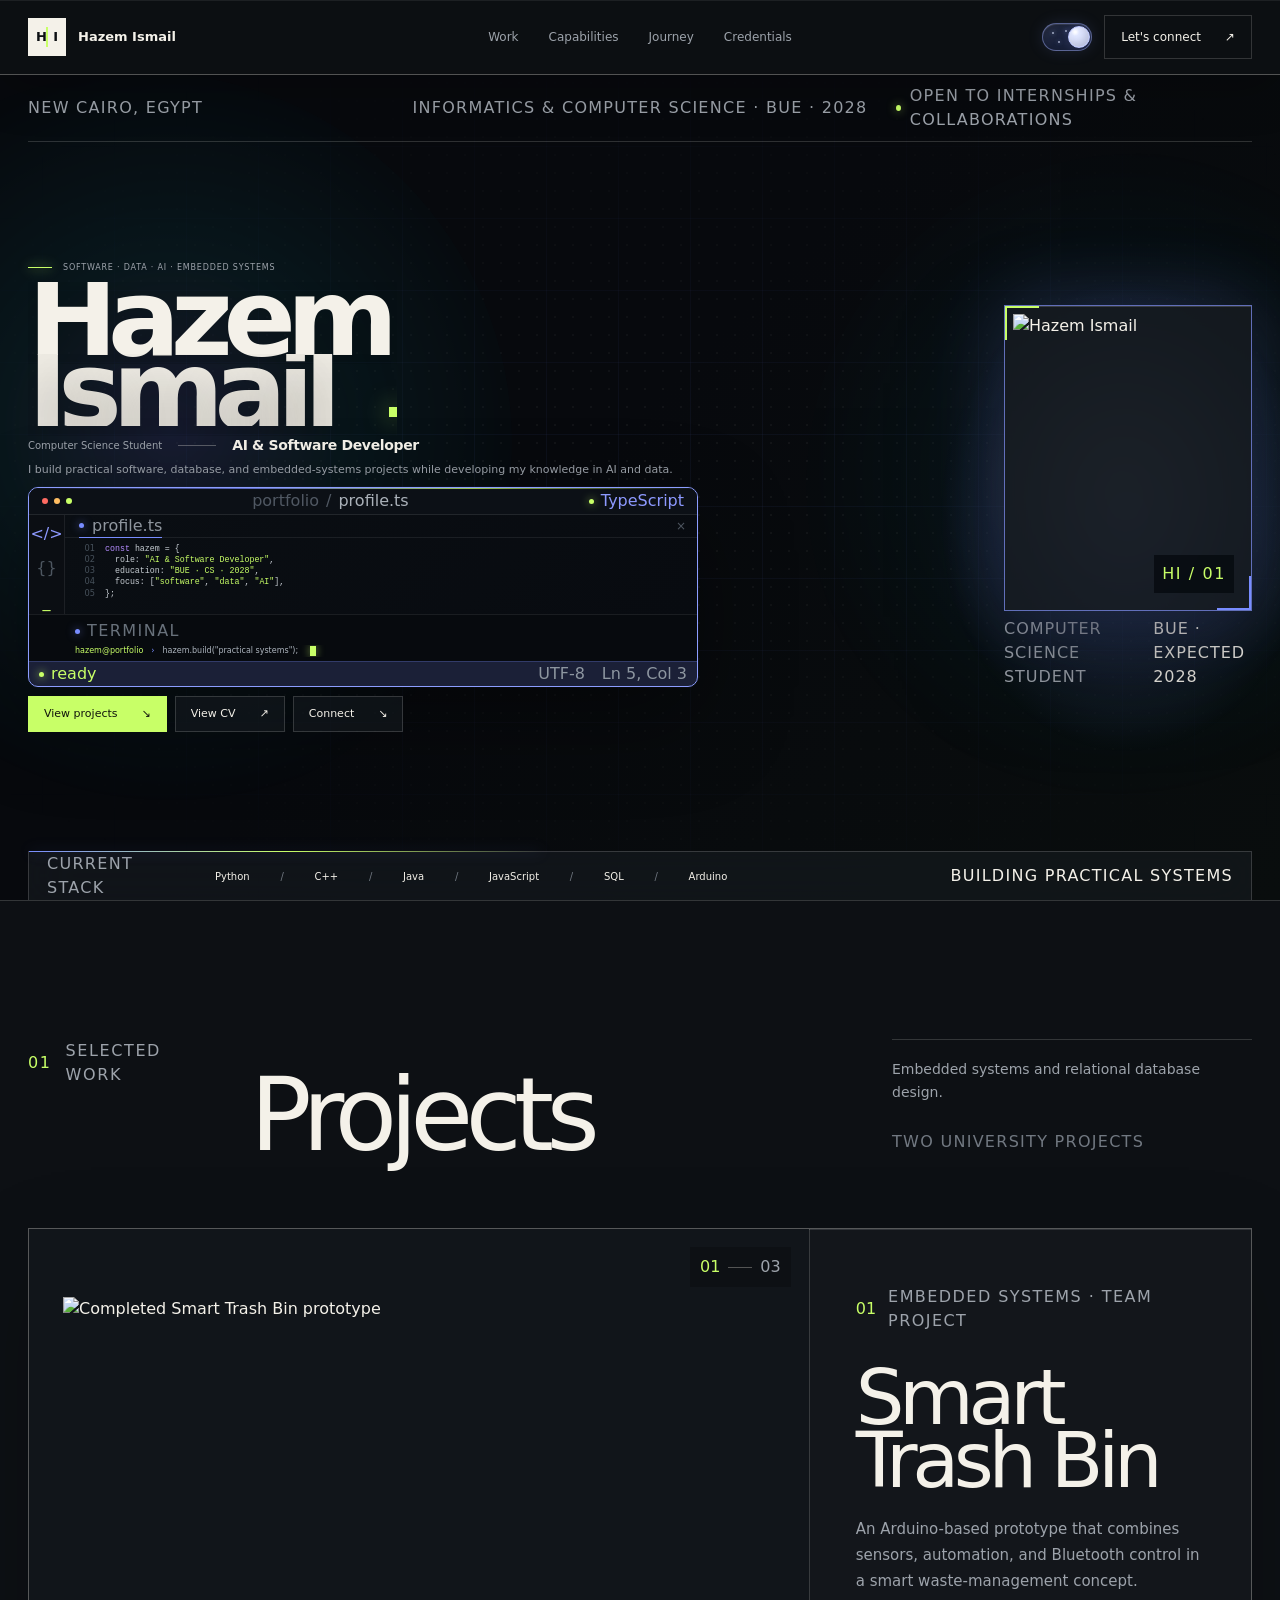
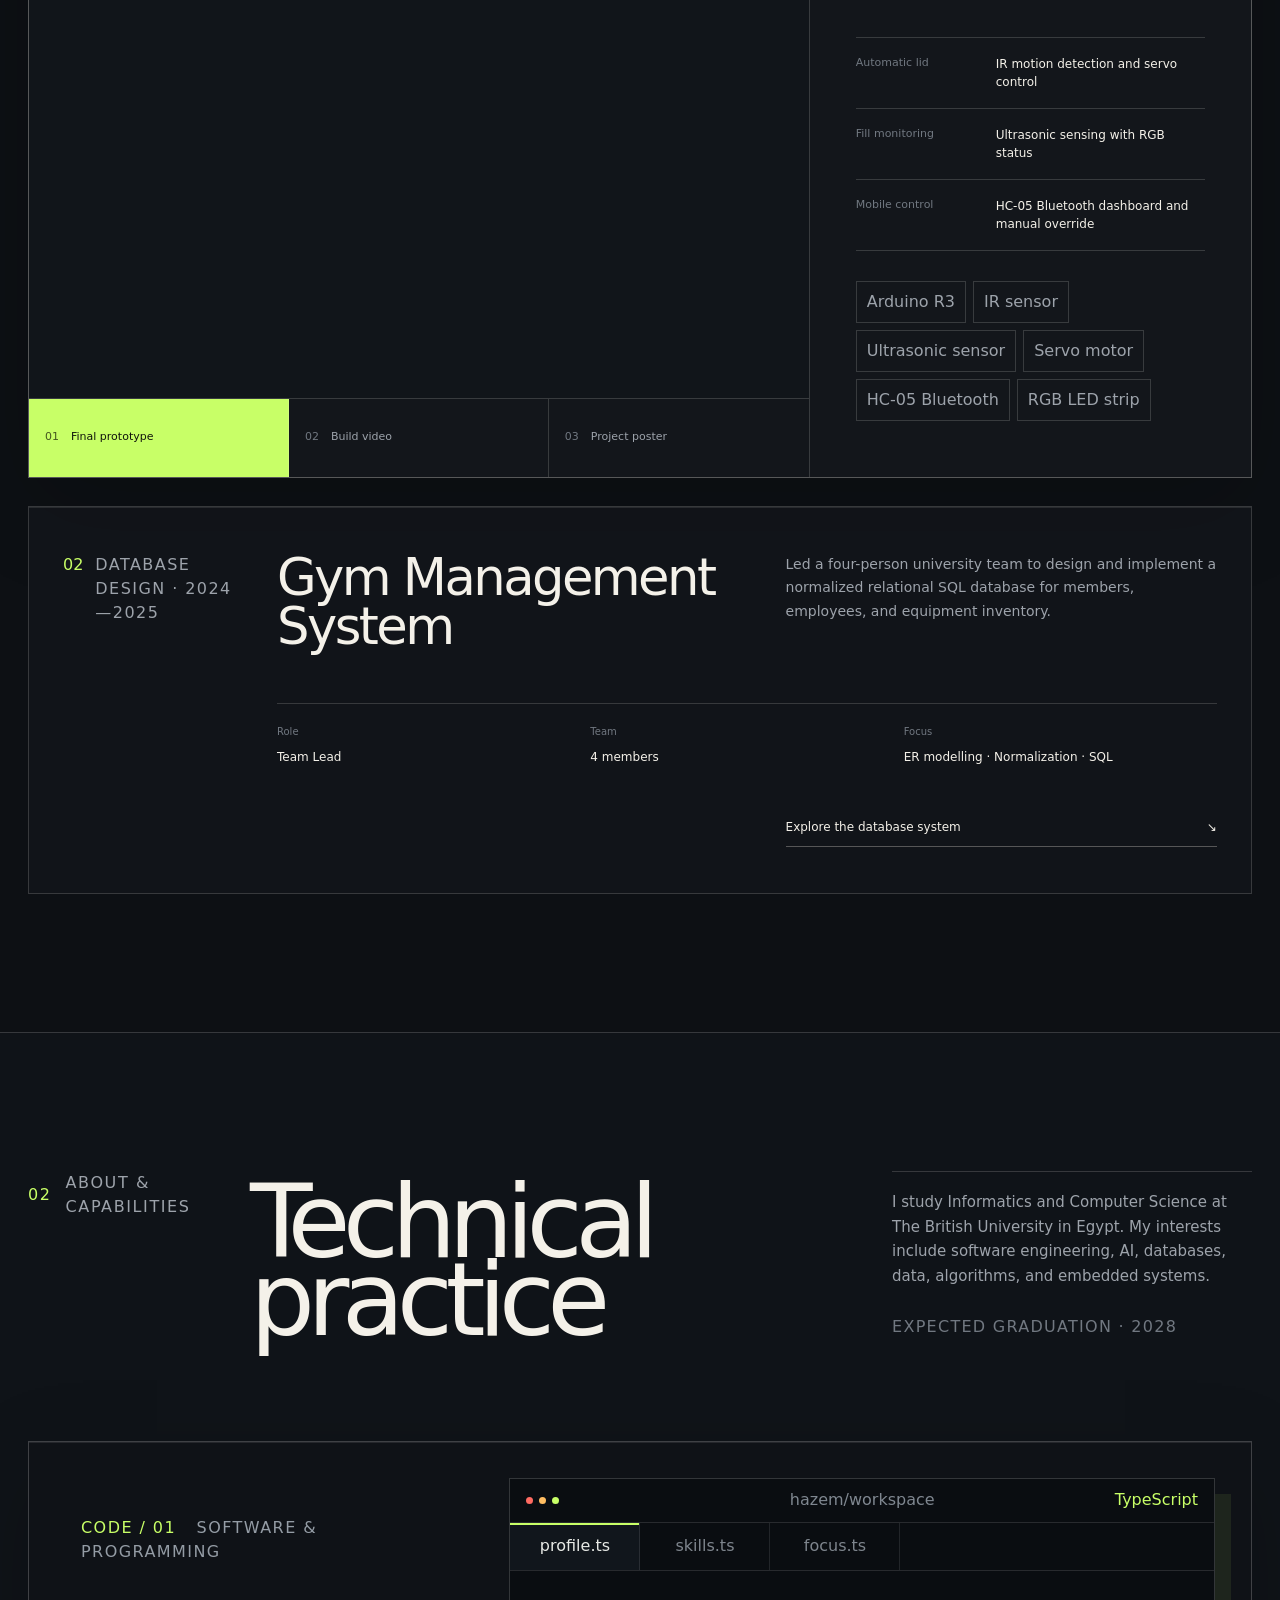
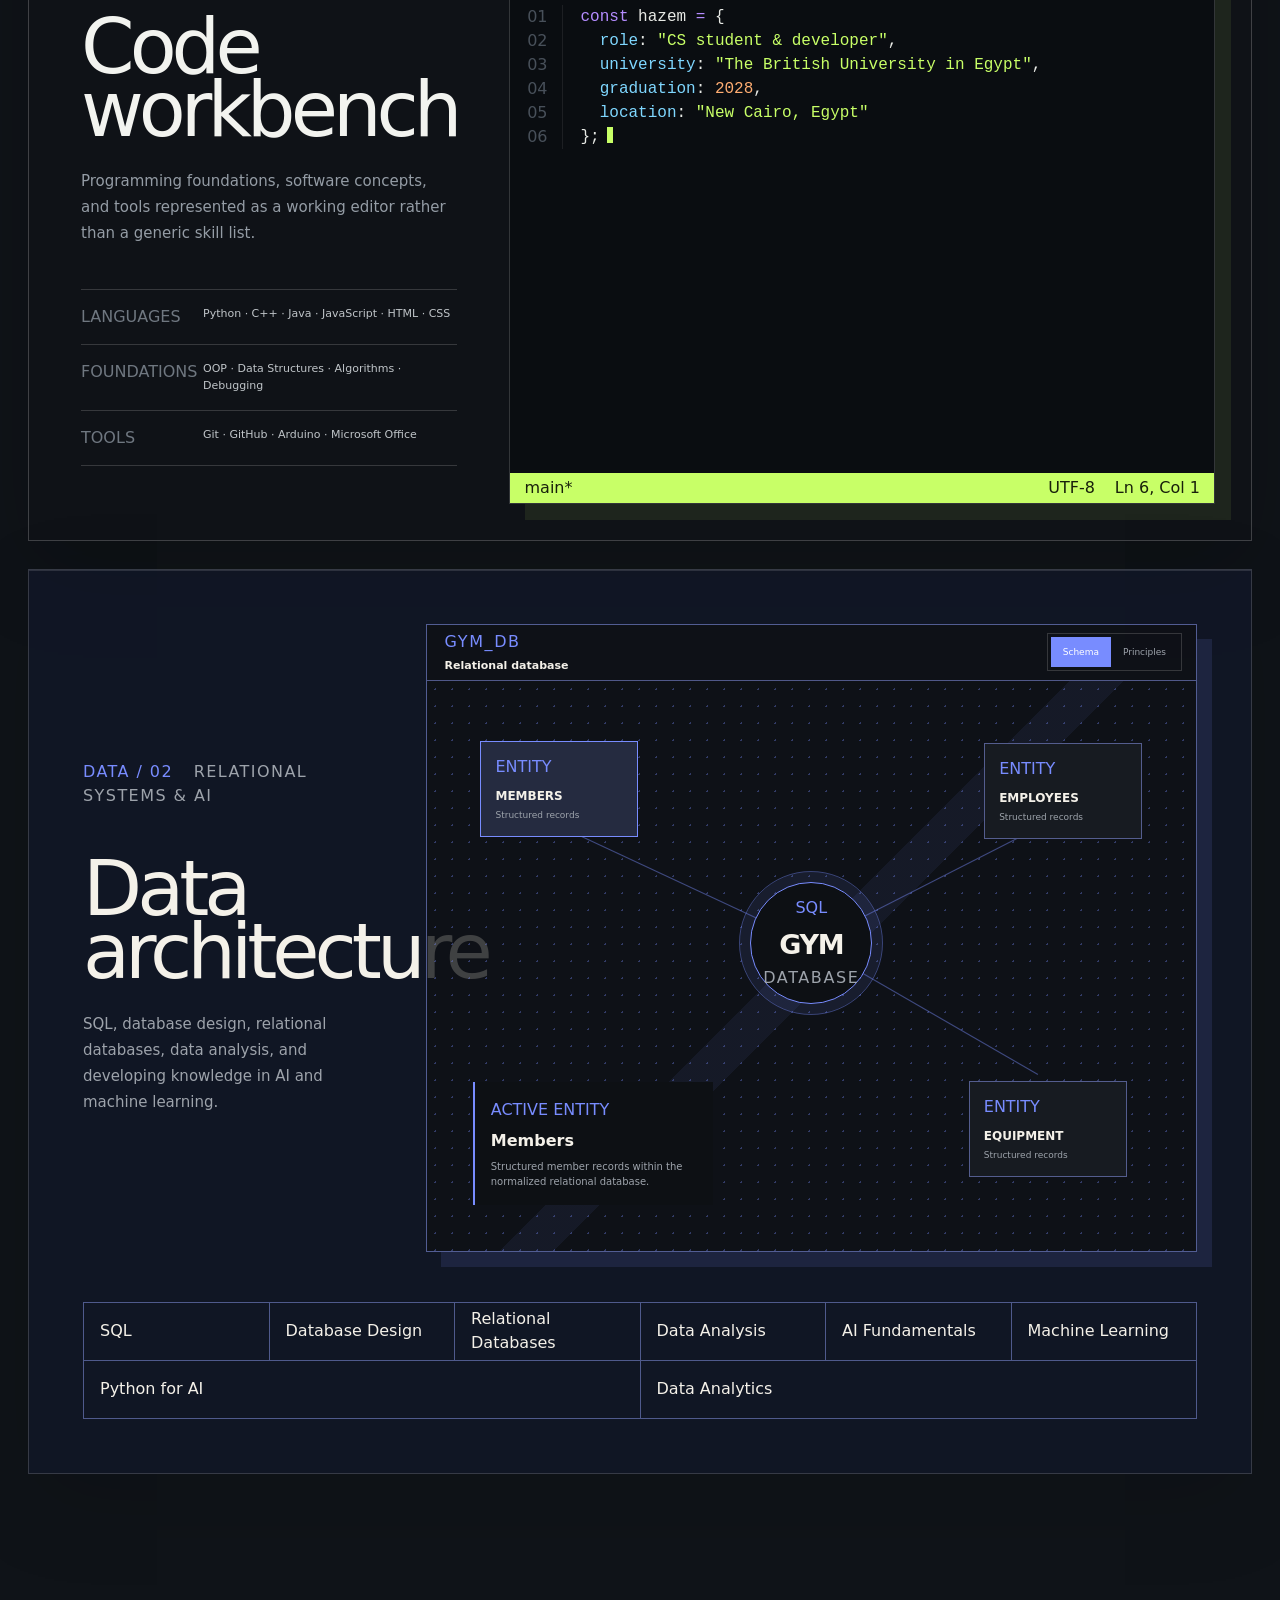
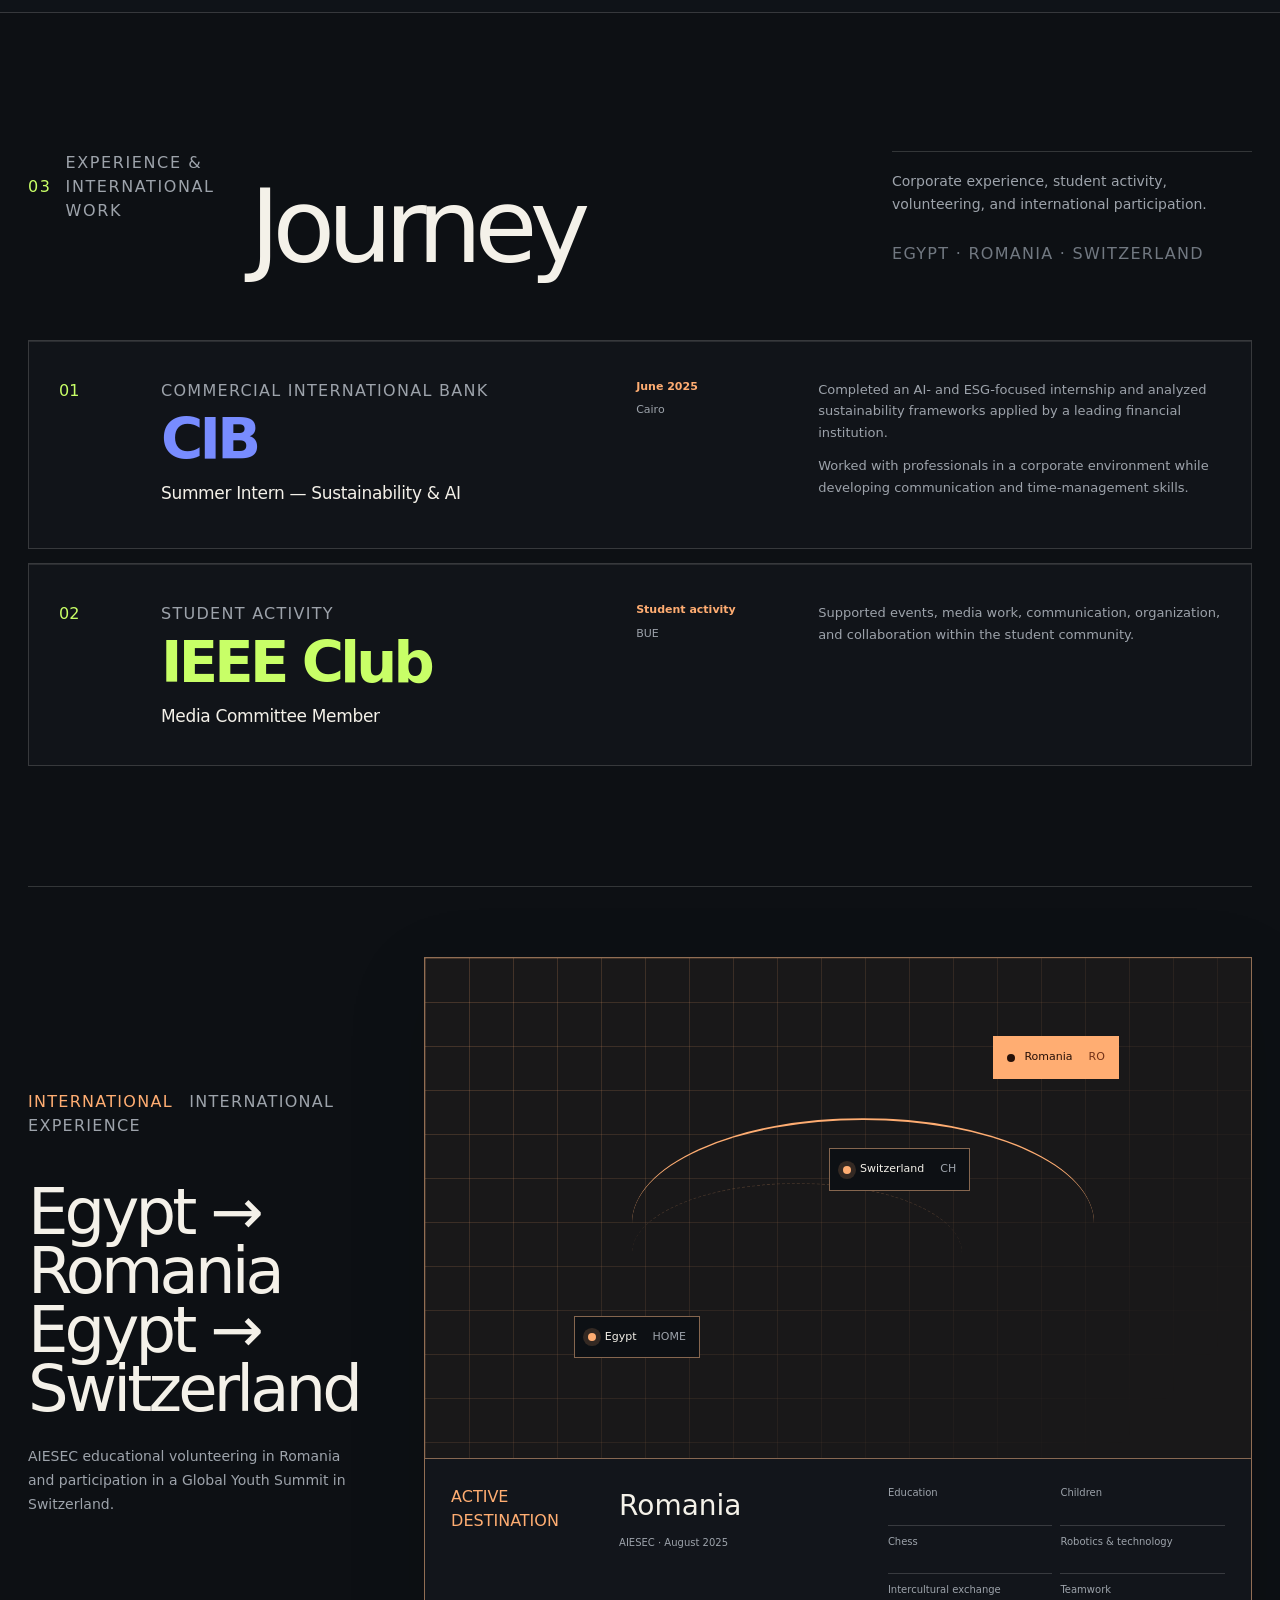
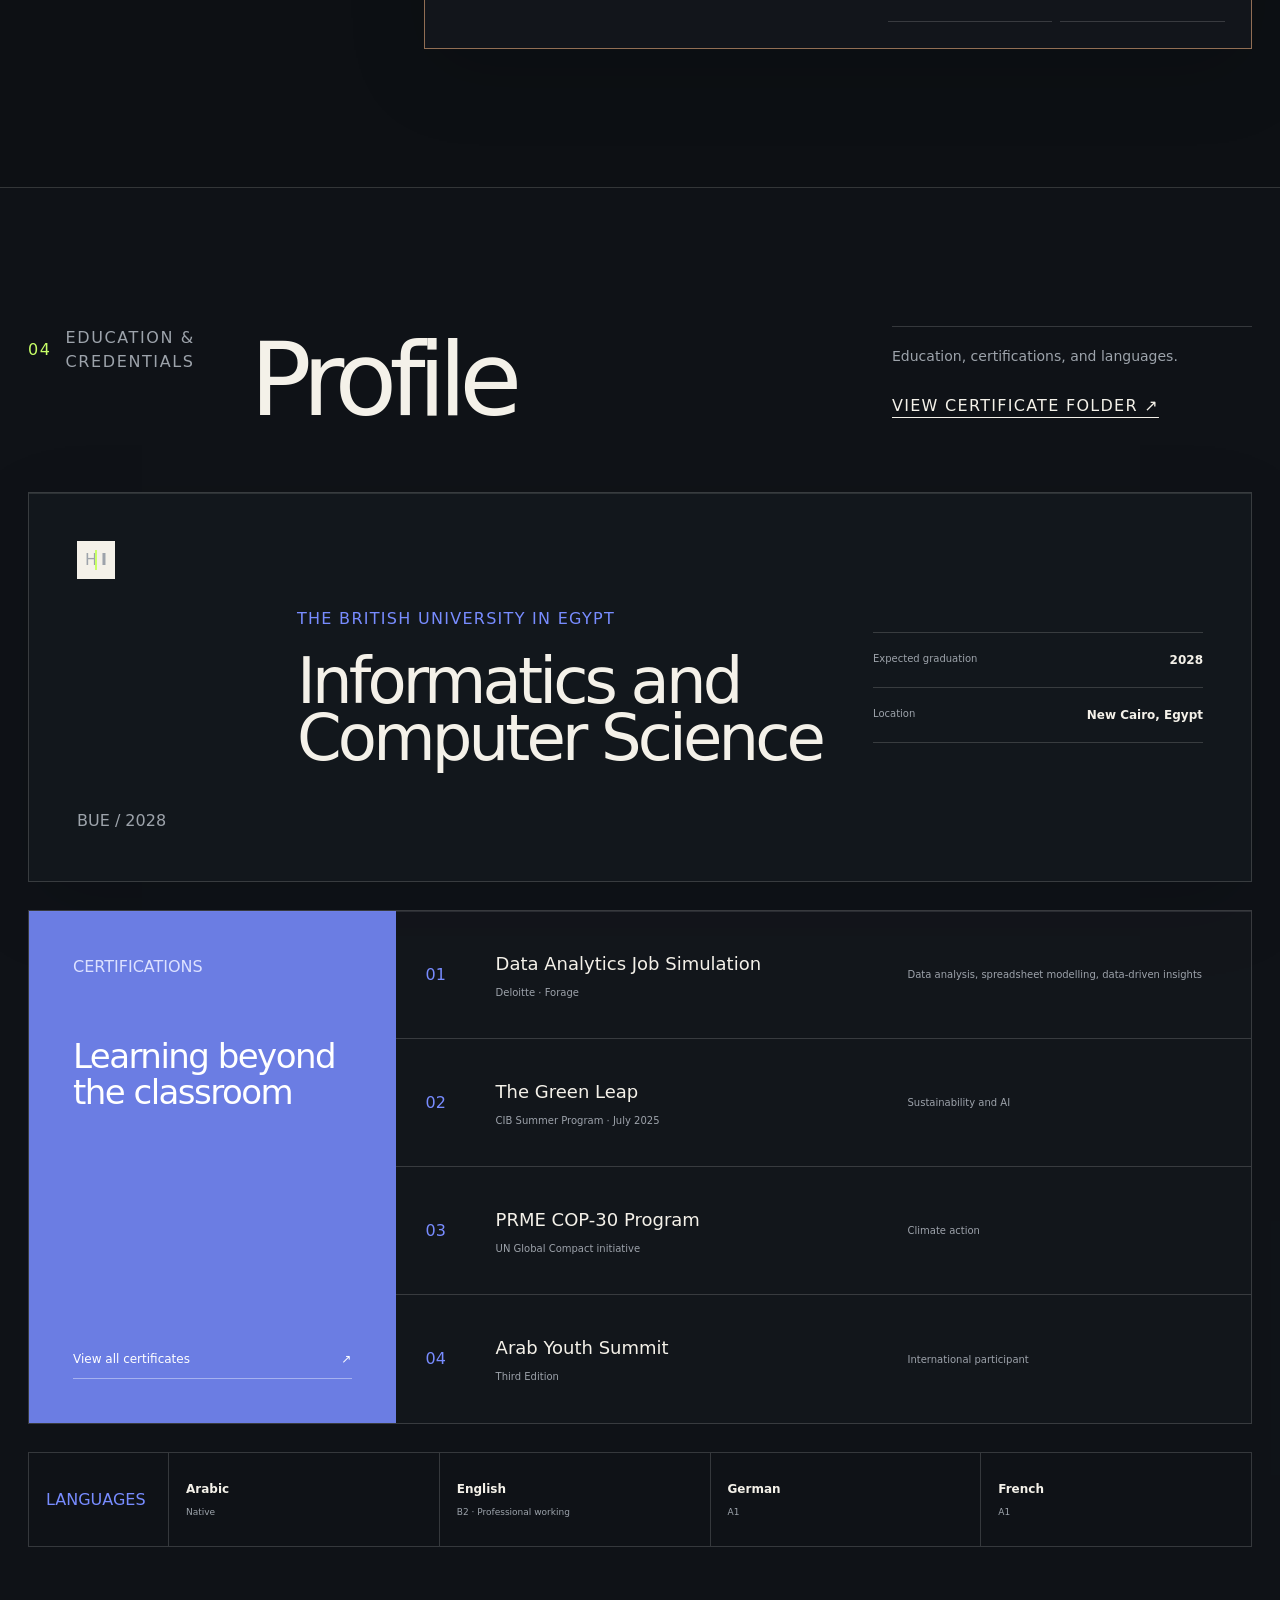
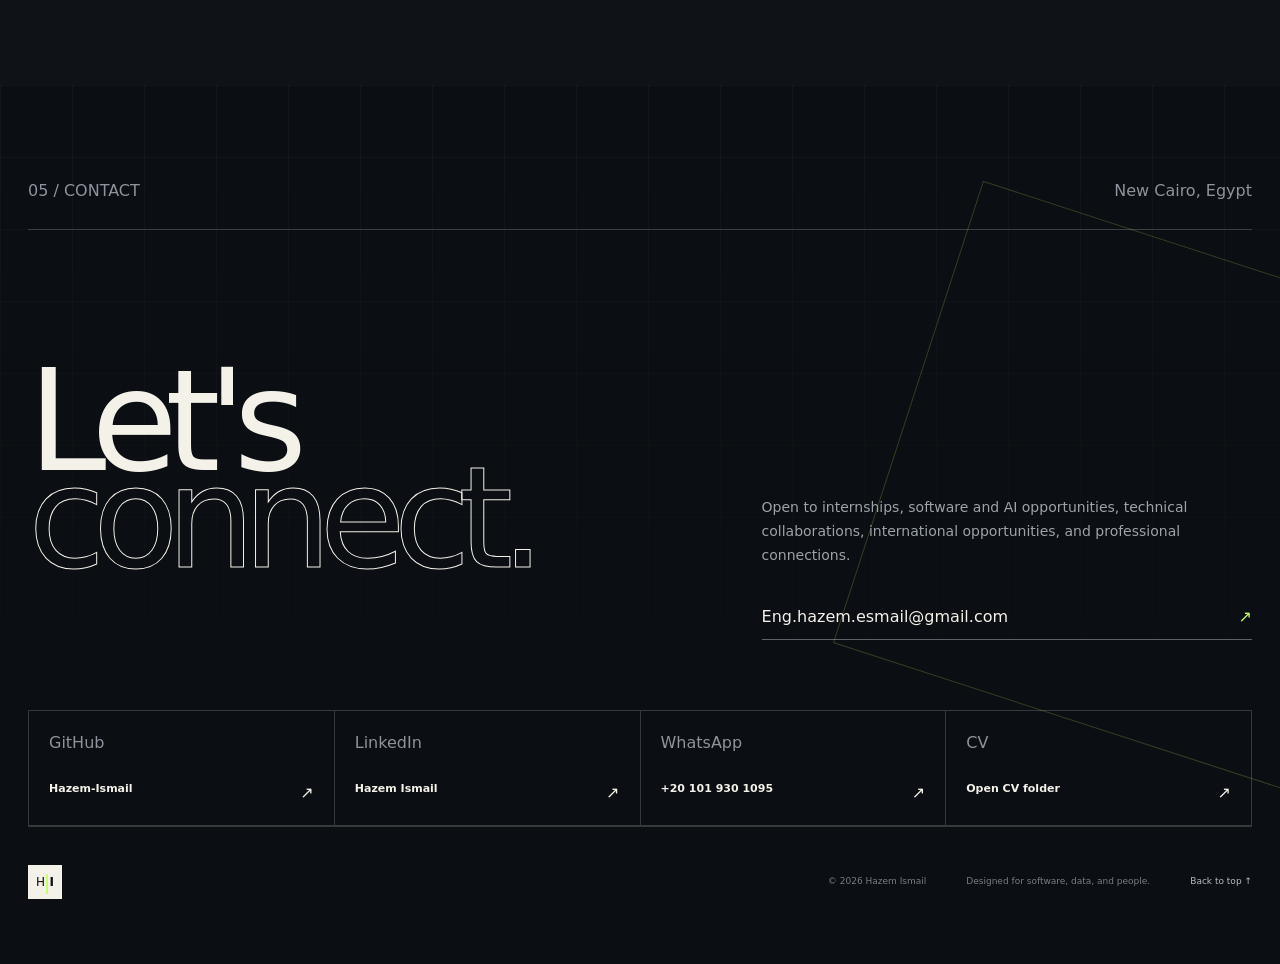
==== index.html @ 3e3c2467 "Add files via upload" ====
<!DOCTYPE html><html lang="en"><head><meta charSet="utf-8"/><meta name="viewport" content="width=device-width, initial-scale=1"/><title>Hazem Ismail — Software, Data &amp; AI</title><meta name="description" content="Portfolio of Hazem Ismail, a Computer Science student and AI, software, data, and embedded-systems developer in New Cairo, Egypt."/><meta name="keywords" content="Hazem Ismail,Computer Science,Software Developer,AI Developer,Data,Embedded Systems,New Cairo,Egypt"/><meta name="author" content="Hazem Ismail"/><meta name="robots" content="index, follow"/><meta property="og:title" content="Hazem Ismail — Software, Data &amp; AI"/><meta property="og:description" content="Portfolio of Hazem Ismail, a Computer Science student and AI, software, data, and embedded-systems developer in New Cairo, Egypt."/><meta property="og:url" content="https://hazem-ismail.github.io/hazem-ismail-portfolio/"/><meta property="og:type" content="website"/><meta property="og:locale" content="en_US"/><meta property="og:image" content="media/social-preview.png"/><meta property="og:image:width" content="1731"/><meta property="og:image:height" content="909"/><meta property="og:image:alt" content="Hazem Ismail — Computer Science, Software, Data, and AI"/><meta name="twitter:card" content="summary_large_image"/><meta name="twitter:title" content="Hazem Ismail — Software, Data &amp; AI"/><meta name="twitter:description" content="Portfolio of Hazem Ismail, a Computer Science student and AI, software, data, and embedded-systems developer in New Cairo, Egypt."/><meta name="twitter:image" content="media/social-preview.png"/><link rel="shortcut icon" href="media/favicon.png"/><link rel="icon" href="media/favicon.png"/><link rel="canonical" href="https://hazem-ismail.github.io/hazem-ismail-portfolio/"/><meta name="theme-color" content="#0d1014"/><meta name="color-scheme" content="light dark"/>



<style>/*! tailwindcss v4.2.1 | MIT License | https://tailwindcss.com */
@layer properties{@supports (((-webkit-hyphens:none)) and (not (margin-trim:inline))) or ((-moz-orient:inline) and (not (color:rgb(from red r g b)))){*,:before,:after{--tw-rotate-x:initial;--tw-rotate-y:initial;--tw-rotate-z:initial;--tw-skew-x:initial;--tw-skew-y:initial;--tw-ease:initial}::backdrop{--tw-rotate-x:initial;--tw-rotate-y:initial;--tw-rotate-z:initial;--tw-skew-x:initial;--tw-skew-y:initial;--tw-ease:initial}}}@layer theme{:root,:host{--font-sans:ui-sans-serif, system-ui, sans-serif, "Apple Color Emoji", "Segoe UI Emoji", "Segoe UI Symbol", "Noto Color Emoji";--font-mono:ui-monospace, SFMono-Regular, Menlo, Monaco, Consolas, "Liberation Mono", "Courier New", monospace;--spacing:.25rem;--ease-out:cubic-bezier(0, 0, .2, 1);--default-font-family:var(--font-sans);--default-mono-font-family:var(--font-mono)}}@layer base{*,:after,:before{box-sizing:border-box;border:0 solid;margin:0;padding:0}::backdrop{box-sizing:border-box;border:0 solid;margin:0;padding:0}::file-selector-button{box-sizing:border-box;border:0 solid;margin:0;padding:0}html,:host{-webkit-text-size-adjust:100%;tab-size:4;line-height:1.5;font-family:var(--default-font-family,ui-sans-serif, system-ui, sans-serif, "Apple Color Emoji", "Segoe UI Emoji", "Segoe UI Symbol", "Noto Color Emoji");font-feature-settings:var(--default-font-feature-settings,normal);font-variation-settings:var(--default-font-variation-settings,normal);-webkit-tap-highlight-color:transparent}hr{height:0;color:inherit;border-top-width:1px}abbr:where([title]){-webkit-text-decoration:underline dotted;text-decoration:underline dotted}h1,h2,h3,h4,h5,h6{font-size:inherit;font-weight:inherit}a{color:inherit;-webkit-text-decoration:inherit;-webkit-text-decoration:inherit;-webkit-text-decoration:inherit;-webkit-text-decoration:inherit;text-decoration:inherit}b,strong{font-weight:bolder}code,kbd,samp,pre{font-family:var(--default-mono-font-family,ui-monospace, SFMono-Regular, Menlo, Monaco, Consolas, "Liberation Mono", "Courier New", monospace);font-feature-settings:var(--default-mono-font-feature-settings,normal);font-variation-settings:var(--default-mono-font-variation-settings,normal);font-size:1em}small{font-size:80%}sub,sup{vertical-align:baseline;font-size:75%;line-height:0;position:relative}sub{bottom:-.25em}sup{top:-.5em}table{text-indent:0;border-color:inherit;border-collapse:collapse}:-moz-focusring{outline:auto}progress{vertical-align:baseline}summary{display:list-item}ol,ul,menu{list-style:none}img,svg,video,canvas,audio,iframe,embed,object{vertical-align:middle;display:block}img,video{max-width:100%;height:auto}button,input,select,optgroup,textarea{font:inherit;font-feature-settings:inherit;font-variation-settings:inherit;letter-spacing:inherit;color:inherit;opacity:1;background-color:#0000;border-radius:0}::file-selector-button{font:inherit;font-feature-settings:inherit;font-variation-settings:inherit;letter-spacing:inherit;color:inherit;opacity:1;background-color:#0000;border-radius:0}:where(select:is([multiple],[size])) optgroup{font-weight:bolder}:where(select:is([multiple],[size])) optgroup option{padding-inline-start:20px}::file-selector-button{margin-inline-end:4px}::placeholder{opacity:1}@supports (not ((-webkit-appearance:-apple-pay-button))) or (contain-intrinsic-size:1px){::placeholder{color:currentColor}@supports (color:color-mix(in lab, red, red)){::placeholder{color:color-mix(in oklab, currentcolor 50%, transparent)}}}textarea{resize:vertical}::-webkit-search-decoration{-webkit-appearance:none}::-webkit-date-and-time-value{min-height:1lh;text-align:inherit}::-webkit-datetime-edit{display:inline-flex}::-webkit-datetime-edit-fields-wrapper{padding:0}::-webkit-datetime-edit{padding-block:0}::-webkit-datetime-edit-year-field{padding-block:0}::-webkit-datetime-edit-month-field{padding-block:0}::-webkit-datetime-edit-day-field{padding-block:0}::-webkit-datetime-edit-hour-field{padding-block:0}::-webkit-datetime-edit-minute-field{padding-block:0}::-webkit-datetime-edit-second-field{padding-block:0}::-webkit-datetime-edit-millisecond-field{padding-block:0}::-webkit-datetime-edit-meridiem-field{padding-block:0}::-webkit-calendar-picker-indicator{line-height:1}:-moz-ui-invalid{box-shadow:none}button,input:where([type=button],[type=reset],[type=submit]){-webkit-appearance:button;appearance:button}::file-selector-button{-webkit-appearance:button;appearance:button}::-webkit-inner-spin-button{height:auto}::-webkit-outer-spin-button{height:auto}[hidden]:where(:not([hidden=until-found])){display:none!important}}@layer components;@layer utilities{.static{position:static}.start{inset-inline-start:var(--spacing)}.contents{display:contents}.table{display:table}.transform{transform:var(--tw-rotate-x,) var(--tw-rotate-y,) var(--tw-rotate-z,) var(--tw-skew-x,) var(--tw-skew-y,)}.resize{resize:both}.antialiased{-webkit-font-smoothing:antialiased;-moz-osx-font-smoothing:grayscale}.ease-out{--tw-ease:var(--ease-out);transition-timing-function:var(--ease-out)}}:root{--bg:#0d1014;--bg-2:#11151a;--surface:#171b21;--surface-2:#20252c;--text:#f4f1e9;--muted:#9da3ab;--soft:#717881;--line:#f4f1e92b;--line-strong:#f4f1e94d;--code:#c8ff67;--data:#788cff;--people:#ffad72;--red:#ff6b62;--code-panel:#0a0d11;--data-wash:#12182a;--design-wash:#211816;--glow-a:#20c7d9;--glow-b:#6d63ff;--glow-c:#ffc46b;--page-progress:0;--lightningcss-light: ;--lightningcss-dark:initial;color-scheme:dark}:root[data-theme=light]{--bg:#f2efe7;--bg-2:#e9e5dc;--surface:#faf8f2;--surface-2:#dedacf;--text:#13161a;--muted:#61676e;--soft:#7e8388;--line:#13161a2b;--line-strong:#13161a4d;--code:#6c9c0b;--data:#405cff;--people:#d85d29;--red:#c93931;--code-panel:#11151b;--data-wash:#e2e6ff;--design-wash:#f5dfd2;--glow-a:#55cce0;--glow-b:#8a7dff;--glow-c:#ffad72;--lightningcss-light:initial;--lightningcss-dark: ;color-scheme:light}*{box-sizing:border-box}html{background:var(--bg);scroll-behavior:smooth;scroll-padding-top:88px}body{background:var(--bg);color:var(--text);font-family:var(--font-geist-sans),Arial,sans-serif;margin:0;transition:background-color .22s,color .22s;overflow-x:hidden}main{z-index:1;position:relative}a{color:inherit;text-decoration:none}button{color:inherit;font:inherit}img,video{max-width:100%;display:block}::selection{background:var(--code);color:#10140b}:focus-visible{outline:2px solid var(--code);outline-offset:4px}.skip-link{z-index:999;background:var(--code);color:#10140b;padding:12px 16px;font-size:13px;transition:transform .2s;position:fixed;top:12px;left:18px;transform:translateY(-150%)}.skip-link:focus{transform:none}.page-progress{z-index:120;background:var(--code);width:100%;height:2px;transform:scaleX(var(--page-progress));transform-origin:0;position:fixed;top:0;left:0}.ambient-glows{z-index:0;pointer-events:none;contain:strict;position:fixed;inset:0;overflow:hidden}.ambient-glows i{aspect-ratio:1;opacity:.22;filter:none;will-change:transform;mix-blend-mode:screen;border-radius:50%;width:min(760px,58vw);position:absolute}.glow-code{background:radial-gradient(circle at 46% 44%,var(--glow-a) 0%,var(--glow-a) 24%,transparent 68%);top:-4vh;left:-18vw}@supports (color:color-mix(in lab, red, red)){.glow-code{background:radial-gradient(circle at 46% 44%,var(--glow-a) 0%,color-mix(in srgb,var(--glow-a) 46%,transparent) 24%,transparent 68%)}}.glow-code{animation:19s cubic-bezier(.45,0,.35,1) infinite glowCode}.glow-data{background:radial-gradient(circle at 50% 48%,var(--glow-b) 0%,var(--glow-b) 27%,transparent 69%);top:24vh;right:-19vw}@supports (color:color-mix(in lab, red, red)){.glow-data{background:radial-gradient(circle at 50% 48%,var(--glow-b) 0%,color-mix(in srgb,var(--glow-b) 42%,transparent) 27%,transparent 69%)}}.glow-data{animation:24s cubic-bezier(.45,0,.35,1) -7s infinite glowData}.glow-warm{background:radial-gradient(circle at 52% 50%,var(--glow-c) 0%,var(--glow-c) 25%,transparent 70%);bottom:-38vh;left:27vw}@supports (color:color-mix(in lab, red, red)){.glow-warm{background:radial-gradient(circle at 52% 50%,var(--glow-c) 0%,color-mix(in srgb,var(--glow-c) 34%,transparent) 25%,transparent 70%)}}.glow-warm{animation:22s cubic-bezier(.45,0,.35,1) -11s infinite glowWarm}:root[data-theme=light] .ambient-glows i{opacity:.1;mix-blend-mode:multiply}.theme-changing .ambient-glows i{animation-play-state:paused}@keyframes glowCode{0%,to{transform:translate(-8vw,-5vh)scale(.84)}28%{transform:translate(15vw,10vh)scale(1.08)}58%{transform:translate(29vw,28vh)scale(.94)}82%{transform:translate(4vw,38vh)scale(1.15)}}@keyframes glowData{0%,to{transform:translate(9vw,-9vh)scale(1.12)}32%{transform:translate(-18vw,9vh)scale(.9)}61%{transform:translate(-33vw,27vh)scale(1.08)}84%{transform:translate(-9vw,-1vh)scale(.97)}}@keyframes glowWarm{0%,to{transform:translate(-18vw,11vh)scale(.9)}35%{transform:translate(4vw,-20vh)scale(1.12)}67%{transform:translate(27vw,-38vh)scale(.94)}86%{transform:translate(8vw,-14vh)scale(1.16)}}[data-reveal]{opacity:1;transform:none}.js-ready [data-reveal]{opacity:0;transition:opacity .7s cubic-bezier(.22,1,.36,1),transform .7s cubic-bezier(.22,1,.36,1);transform:translateY(16px)}.js-ready [data-reveal].is-visible{opacity:1;transform:none}.js-ready .chapter-intro[data-reveal]>*{opacity:0;transition:opacity .58s cubic-bezier(.22,1,.36,1),transform .58s cubic-bezier(.22,1,.36,1);transform:translateY(13px)}.js-ready .chapter-intro[data-reveal].is-visible>*{opacity:1;transform:none}.js-ready .chapter-intro[data-reveal].is-visible>:nth-child(2){transition-delay:80ms}.js-ready .chapter-intro[data-reveal].is-visible>:nth-child(3){transition-delay:.16s}.studio-header{z-index:100;background:var(--bg);position:fixed;inset:0 0 auto}@supports (color:color-mix(in lab, red, red)){.studio-header{background:color-mix(in srgb,var(--bg) 94%,transparent)}}.studio-header{border-bottom:1px solid var(--line-strong);-webkit-backdrop-filter:blur(34px)saturate(155%);box-shadow:0 14px 48px #00000038,inset 0 1px #ffffff12}.studio-nav{grid-template-columns:1fr auto 1fr;align-items:center;max-width:1500px;height:74px;margin:auto;padding:0 28px;display:grid}.studio-brand{justify-self:start;align-items:center;gap:12px;font-size:13px;font-weight:650;display:flex}.studio-mark{background:var(--text);width:38px;height:38px;color:var(--bg);font:700 14px/1 var(--font-geist-mono),monospace;flex:0 0 38px;place-items:center;transition:background .2s,color .2s,transform .3s cubic-bezier(.22,1,.36,1);display:grid;position:relative;overflow:hidden}.studio-mark:after{content:"";background:var(--code);width:2px;height:20px;position:absolute;top:9px;left:18px}.studio-mark i,.studio-mark b{font-style:normal;position:absolute}.studio-mark i{left:8px}.studio-mark b{right:8px}.studio-brand:hover .studio-mark{background:var(--code);color:#11140d;transform:rotate(-4deg)}.studio-nav-links{align-items:center;gap:4px;display:flex}.studio-nav-links a{color:var(--muted);padding:10px 13px;font-size:12px;transition:color .2s;position:relative}.studio-nav-links a:after{content:"";background:var(--code);transform-origin:0;height:1px;transition:transform .25s;position:absolute;bottom:5px;left:13px;right:13px;transform:scaleX(0)}.studio-nav-links a:hover,.studio-nav-links a[data-active]{color:var(--text)}.studio-nav-links a:hover:after,.studio-nav-links a[data-active]:after{transform:scaleX(1)}.studio-nav-actions{justify-self:end;align-items:center;gap:8px;display:flex}.studio-contact{border:1px solid var(--line);align-items:center;gap:24px;min-height:44px;padding:0 16px;font-size:12px;transition:background .2s,color .2s,border-color .2s;display:flex}.studio-contact:hover{background:var(--code);color:#10140b;border-color:var(--code)}.theme-toggle{--switch-accent:#8799ff;--switch-track:#182039;--switch-thumb:#d8e0ff;--thumb-x:22px;cursor:pointer;background:0 0;border:0;border-radius:999px;place-items:center;width:58px;height:44px;padding:0;display:grid;position:relative}.theme-toggle[aria-checked=false]{--switch-accent:#f0ae52;--switch-track:#e7dfd0;--switch-thumb:#ffd573;--thumb-x:0px}.theme-toggle[aria-busy=true]{cursor:wait}.theme-switch-track{border:1px solid var(--switch-accent);width:50px;height:28px;display:block;position:relative;overflow:hidden}@supports (color:color-mix(in lab, red, red)){.theme-switch-track{border:1px solid color-mix(in srgb,var(--switch-accent) 34%,var(--line))}}.theme-switch-track{background:linear-gradient(145deg,#ffffff14,transparent 48%),var(--switch-track);box-shadow:inset 0 2px 7px #00000038,inset 0 1px 0 #ffffff1f,0 0 16px var(--switch-accent);border-radius:999px}@supports (color:color-mix(in lab, red, red)){.theme-switch-track{box-shadow:inset 0 2px 7px #00000038,inset 0 1px 0 #ffffff1f,0 0 16px color-mix(in srgb,var(--switch-accent) 13%,transparent)}}.theme-switch-track{transition:background-color .42s cubic-bezier(.4,0,.2,1),border-color .42s cubic-bezier(.4,0,.2,1),box-shadow .3s;transform:translateZ(0)}.theme-toggle:hover .theme-switch-track{border-color:var(--switch-accent)}@supports (color:color-mix(in lab, red, red)){.theme-toggle:hover .theme-switch-track{border-color:color-mix(in srgb,var(--switch-accent) 60%,var(--line))}}.theme-toggle:hover .theme-switch-track{box-shadow:inset 0 2px 7px #00000038,inset 0 1px 0 #ffffff26,0 0 22px var(--switch-accent)}@supports (color:color-mix(in lab, red, red)){.theme-toggle:hover .theme-switch-track{box-shadow:inset 0 2px 7px #00000038,inset 0 1px 0 #ffffff26,0 0 22px color-mix(in srgb,var(--switch-accent) 24%,transparent)}}.theme-switch-stars{opacity:.7;transition:opacity .3s;position:absolute;inset:0}.theme-switch-stars i{background:#dce4ff;border-radius:50%;width:2px;height:2px;position:absolute;box-shadow:0 0 4px #aabaff}.theme-switch-stars i:first-child{top:8px;left:9px}.theme-switch-stars i:nth-child(2){top:17px;left:15px}.theme-switch-stars i:nth-child(3){top:6px;left:22px}.theme-toggle[aria-checked=false] .theme-switch-stars{opacity:0}.theme-switch-thumb{border:1px solid #fff;width:22px;height:22px;position:absolute;top:2px;left:3px}@supports (color:color-mix(in lab, red, red)){.theme-switch-thumb{border:1px solid color-mix(in srgb,#fff 45%,var(--switch-accent))}}.theme-switch-thumb{background:radial-gradient(circle at 31% 25%,#ffffffe0 0 5%,transparent 20%),radial-gradient(circle at 42% 38%,#fff,var(--switch-thumb) 72%);border-radius:50%}@supports (color:color-mix(in lab, red, red)){.theme-switch-thumb{background:radial-gradient(circle at 31% 25%,#ffffffe0 0 5%,transparent 20%),radial-gradient(circle at 42% 38%,color-mix(in srgb,#fff 24%,var(--switch-thumb)),var(--switch-thumb) 72%)}}.theme-switch-thumb{box-shadow:inset -3px -4px 7px #00000024,inset 2px 2px 5px #ffffff40,0 2px 7px #00000045,0 0 11px var(--switch-accent)}@supports (color:color-mix(in lab, red, red)){.theme-switch-thumb{box-shadow:inset -3px -4px 7px #00000024,inset 2px 2px 5px #ffffff40,0 2px 7px #00000045,0 0 11px color-mix(in srgb,var(--switch-accent) 35%,transparent)}}.theme-switch-thumb{transform:translate3d(var(--thumb-x),0,0);will-change:transform;transition:transform .5s cubic-bezier(.22,1,.36,1),background-color .38s,border-color .38s,box-shadow .38s}.theme-switch-thumb:after{content:"";border:1px solid var(--switch-accent);position:absolute;inset:-1px}@supports (color:color-mix(in lab, red, red)){.theme-switch-thumb:after{border:1px solid color-mix(in srgb,var(--switch-accent) 65%,transparent)}}.theme-switch-thumb:after{opacity:0;pointer-events:none;border-radius:50%}.theme-toggle[aria-busy=true] .theme-switch-thumb:after{animation:.68s cubic-bezier(.16,1,.3,1) both switchRipple}.theme-transition-layer{--wipe-x:50vw;--wipe-y:0px;--wipe-color:var(--bg);--wipe-highlight:var(--surface);z-index:95;width:36px;height:36px;left:var(--wipe-x);top:var(--wipe-y);background:radial-gradient(circle at 32% 27%,var(--wipe-highlight) 0 7%,var(--wipe-color) 24%,var(--wipe-color) 70%);border-radius:50%;position:fixed}@supports (color:color-mix(in lab, red, red)){.theme-transition-layer{background:radial-gradient(circle at 32% 27%,var(--wipe-highlight) 0 7%,color-mix(in srgb,var(--wipe-color) 78%,var(--wipe-highlight)) 24%,var(--wipe-color) 70%)}}.theme-transition-layer{opacity:0;pointer-events:none;contain:paint;-webkit-backface-visibility:hidden;backface-visibility:hidden;will-change:transform,opacity;transform:translate(-50%,-50%)scale(0)}.theme-changing .hero-aurora i,.theme-changing .hero-availability i:after{animation-play-state:paused!important}@keyframes switchRipple{0%{opacity:.75;transform:scale(.72)}to{opacity:0;transform:scale(1.75)}}.mobile-menu{display:none;position:relative}.mobile-menu-button{border:1px solid var(--line);cursor:pointer;background:0 0;place-content:center;gap:6px;width:44px;height:44px;padding:0;display:grid}.mobile-menu-button span{background:var(--text);width:18px;height:1px;transition:transform .2s}.mobile-menu-button[aria-expanded=true] span:first-child{transform:translateY(3.5px)rotate(45deg)}.mobile-menu-button[aria-expanded=true] span:last-child{transform:translateY(-3.5px)rotate(-45deg)}.mobile-menu-panel{background:var(--bg);padding:18px;display:none;position:fixed;inset:74px 0 auto}@supports (color:color-mix(in lab, red, red)){.mobile-menu-panel{background:color-mix(in srgb,var(--bg) 99.2%,transparent)}}.mobile-menu-panel{border-bottom:1px solid var(--line-strong);-webkit-backdrop-filter:blur(34px)saturate(150%);box-shadow:0 26px 48px #00000042}.mobile-menu-panel[data-open]{display:grid}.mobile-menu-panel a{border-bottom:1px solid var(--line);align-items:center;gap:18px;min-height:58px;padding:0 10px;font-size:18px;display:flex}.mobile-menu-panel a span{color:var(--code);font:10px var(--font-geist-mono)}.hero-terminal{--hero-grid-x:0px;--hero-grid-y:0px;--hero-photo-x:0px;--hero-photo-y:0px;--hero-copy-x:0px;--hero-copy-y:0px;min-height:100svh;color:var(--text);isolation:isolate;background:linear-gradient(135deg,#07090d 0 48%,#090d0d 100%);grid-template-rows:auto minmax(0,1fr) auto;padding:108px max(28px,50vw - 722px) 0;display:grid;position:relative;overflow:hidden}:root[data-theme=light] .hero-terminal{background:linear-gradient(135deg,var(--bg) 0 48%,var(--bg) 100%)}@supports (color:color-mix(in lab, red, red)){:root[data-theme=light] .hero-terminal{background:linear-gradient(135deg,color-mix(in srgb,var(--bg) 99%,var(--data)) 0 48%,color-mix(in srgb,var(--bg) 97%,var(--code)) 100%)}}.hero-technical-grid{z-index:-3;opacity:.21;background-image:linear-gradient(var(--data) 1px,transparent 1px),linear-gradient(90deg,var(--data) 1px,transparent 1px),radial-gradient(circle,var(--text) 1px,transparent 1.5px);position:absolute;inset:74px -30px -30px}@supports (color:color-mix(in lab, red, red)){.hero-technical-grid{background-image:linear-gradient(color-mix(in srgb,var(--data) 28%,transparent) 1px,transparent 1px),linear-gradient(90deg,color-mix(in srgb,var(--data) 28%,transparent) 1px,transparent 1px),radial-gradient(circle,color-mix(in srgb,var(--text) 24%,transparent) 1px,transparent 1.5px)}}.hero-technical-grid{transform:translate3d(var(--hero-grid-x),var(--hero-grid-y),0);background-size:72px 72px,72px 72px,18px 18px;transition:transform .2s ease-out;-webkit-mask-image:radial-gradient(88% 75% at 52% 48%,#000 10%,#0000 78%);mask-image:radial-gradient(88% 75% at 52% 48%,#000 10%,#0000 78%)}.hero-aurora{z-index:-2;pointer-events:none;contain:paint;position:absolute;inset:0;overflow:hidden}.hero-aurora i{will-change:transform;border-radius:50%;display:block;position:absolute}.hero-aurora i:first-child{aspect-ratio:1;opacity:.15;background:radial-gradient(circle at 54% 48%,var(--data),var(--glow-a) 30%,transparent 69%);width:min(760px,58vw);top:8%;left:-18%}@supports (color:color-mix(in lab, red, red)){.hero-aurora i:first-child{background:radial-gradient(circle at 54% 48%,var(--data),color-mix(in srgb,var(--glow-a) 48%,transparent) 30%,transparent 69%)}}.hero-aurora i:first-child{animation:16s ease-in-out infinite alternate heroAuroraLeft}.hero-aurora i:last-child{aspect-ratio:1;opacity:.13;background:radial-gradient(circle at 47% 48%,var(--code),var(--glow-a) 28%,transparent 68%);width:min(680px,52vw);top:17%;right:-15%}@supports (color:color-mix(in lab, red, red)){.hero-aurora i:last-child{background:radial-gradient(circle at 47% 48%,var(--code),color-mix(in srgb,var(--glow-a) 38%,transparent) 28%,transparent 68%)}}.hero-aurora i:last-child{animation:19s ease-in-out -4s infinite alternate heroAuroraRight}:root[data-theme=light] .hero-aurora i{opacity:.1}.hero-terminal-meta{border-bottom:1px solid var(--line);min-height:43px;color:var(--muted);font:9px/1.4 var(--font-geist-mono),monospace;text-transform:uppercase;letter-spacing:.08em;grid-template-columns:1fr auto 1fr;align-items:center;gap:28px;padding-bottom:18px;display:grid}.hero-terminal-meta>span:nth-child(2){text-align:center}.hero-terminal-meta>span:last-child{justify-self:end}.hero-availability{align-items:center;gap:9px;display:flex}.hero-availability i{background:var(--code);width:6px;height:6px;box-shadow:0 0 10px var(--code);border-radius:50%;position:relative}@supports (color:color-mix(in lab, red, red)){.hero-availability i{box-shadow:0 0 10px color-mix(in srgb,var(--code) 60%,transparent)}}.hero-availability i:after{content:"";border:1px solid var(--code);position:absolute;inset:-4px}@supports (color:color-mix(in lab, red, red)){.hero-availability i:after{border:1px solid color-mix(in srgb,var(--code) 65%,transparent)}}.hero-availability i:after{opacity:0;border-radius:50%;animation:2.8s ease-out infinite statusSignal}.hero-terminal-main{grid-template-columns:minmax(0,1.28fr) minmax(310px,.72fr);grid-template-areas:"copy portrait";align-items:center;gap:clamp(62px,7vw,106px);min-height:0;padding:clamp(48px,7vh,78px) 0 46px;display:grid;position:relative}.hero-portrait{width:min(338px,100%);transform:translate3d(var(--hero-photo-x),var(--hero-photo-y),0);grid-area:portrait;justify-self:end;margin:0;transition:transform .22s ease-out;position:relative}.hero-portrait:before{content:"";z-index:-2;background:radial-gradient(ellipse,var(--data),transparent 67%);position:absolute;inset:3% -14% -7%}@supports (color:color-mix(in lab, red, red)){.hero-portrait:before{background:radial-gradient(ellipse,color-mix(in srgb,var(--data) 30%,transparent),transparent 67%)}}.hero-portrait:before{transform:scale(1.25)}.hero-portrait-frame{border:1px solid var(--data);padding:8px;position:relative;overflow:hidden}@supports (color:color-mix(in lab, red, red)){.hero-portrait-frame{border:1px solid color-mix(in srgb,var(--data) 63%,var(--line))}}.hero-portrait-frame{background:var(--surface)}@supports (color:color-mix(in lab, red, red)){.hero-portrait-frame{background:color-mix(in srgb,var(--surface) 86%,transparent)}}.hero-portrait-frame{box-shadow:0 42px 110px #0000006b,0 0 78px var(--data),inset 0 1px 0 #ffffff29}@supports (color:color-mix(in lab, red, red)){.hero-portrait-frame{box-shadow:0 42px 110px #0000006b,0 0 78px color-mix(in srgb,var(--data) 24%,transparent),inset 0 1px 0 #ffffff29}}.hero-portrait-frame{-webkit-backdrop-filter:blur(16px);backdrop-filter:blur(16px)}.hero-portrait-frame:before,.hero-portrait-frame:after{content:"";z-index:2;pointer-events:none;width:34px;height:34px;position:absolute}.hero-portrait-frame:before{border-left:2px solid var(--code);border-top:2px solid var(--code);inset:0 auto auto 0}.hero-portrait-frame:after{border-right:2px solid var(--data);border-bottom:2px solid var(--data);inset:auto 0 0 auto}.hero-portrait img{aspect-ratio:4/5;object-fit:cover;object-position:center top;width:100%;transition:transform .6s cubic-bezier(.16,1,.3,1);filter:none!important}.hero-portrait-frame:hover img{transform:scale(1.025)}.hero-portrait-frame>span{z-index:3;color:#c8ff67;font:8px var(--font-geist-mono),monospace;letter-spacing:.1em;background:#070a0fd1;padding:7px 8px;position:absolute;bottom:17px;right:17px}.hero-portrait figcaption{color:var(--muted);font:8px var(--font-geist-mono),monospace;text-transform:uppercase;letter-spacing:.06em;justify-content:space-between;gap:14px;padding-top:13px;display:flex}.hero-portrait figcaption b{color:var(--text);font-weight:500}.hero-terminal-copy{min-width:0;transform:translate3d(var(--hero-copy-x),var(--hero-copy-y),0);grid-area:copy;transition:transform .22s ease-out}.hero-kicker{color:var(--muted);font:9px var(--font-geist-mono),monospace;text-transform:uppercase;letter-spacing:.1em;align-items:center;gap:11px;margin:0 0 24px;display:flex}.hero-kicker i{background:var(--code);width:24px;height:1px;box-shadow:0 0 12px var(--code)}.hero-terminal-copy h1{width:max-content;max-width:100%;font-family:var(--font-geist-sans),Arial,sans-serif;letter-spacing:-.088em;font-variation-settings:"wght" 620;font-feature-settings:"ss01" 1,"cv01" 1,"cv02" 1;text-shadow:0 22px 64px #0000004d;margin:0;font-size:clamp(96px,9.35vw,150px);font-weight:620;line-height:.705;display:grid}.hero-title-line{margin:0 -.08em -.09em 0;padding:0 .08em .09em 0;display:block;overflow:hidden}.hero-title-line>span,.hero-title-line>strong{color:var(--text);font-weight:620;display:block}.hero-title-line>strong{background:linear-gradient(105deg,var(--text) 0 56%,var(--data) 76%,var(--code) 100%)}@supports (color:color-mix(in lab, red, red)){.hero-title-line>strong{background:linear-gradient(105deg,var(--text) 0 56%,color-mix(in srgb,var(--data) 68%,var(--text)) 76%,color-mix(in srgb,var(--code) 62%,var(--text)) 100%)}}.hero-title-line>strong{color:#0000;background-position:100% 0;background-size:170% 100%;-webkit-background-clip:text;background-clip:text}.hero-title-line:last-child{position:relative}.hero-title-line>i{aspect-ratio:1;background:var(--code);width:.09em;box-shadow:0 0 24px var(--code);position:absolute;bottom:.18em;right:-.01em}@supports (color:color-mix(in lab, red, red)){.hero-title-line>i{box-shadow:0 0 24px color-mix(in srgb,var(--code) 65%,transparent)}}.hero-role{align-items:center;gap:16px;margin-top:28px;display:flex}.hero-role>span{color:var(--muted);font-size:12px}.hero-role>i{background:var(--line-strong);width:38px;height:1px}.hero-role>strong{letter-spacing:-.025em;font-size:16px;font-weight:600}.hero-summary{max-width:670px;color:var(--muted);margin:18px 0 0;font-size:13px;line-height:1.72}.hero-code-window{border:1px solid #fff;width:100%;max-width:760px;margin:30px 0 0;position:relative;overflow:hidden}@supports (color:color-mix(in lab, red, red)){.hero-code-window{border:1px solid color-mix(in srgb,#fff 15%,var(--data))}}.hero-code-window{color:#dbe0e5;background:#090c11;border-radius:10px;transition:transform .35s cubic-bezier(.16,1,.3,1),border-color .3s,box-shadow .3s;box-shadow:0 32px 92px #0000005c,0 0 0 1px #788cff0a,inset 0 1px #ffffff17}.hero-code-window:before{content:"";z-index:3;background:linear-gradient(90deg,transparent,var(--data),var(--code),transparent);opacity:.75;height:1px;position:absolute;inset:0 0 auto}.hero-code-window:hover{border-color:var(--data);transform:translateY(-3px)}@supports (color:color-mix(in lab, red, red)){.hero-code-window:hover{border-color:color-mix(in srgb,var(--data) 54%,#fff)}}.hero-code-window:hover{box-shadow:0 38px 100px #0006,0 0 40px #788cff14,inset 0 1px #ffffff1c}.hero-code-bar{color:#747c86;min-height:38px;font:8px var(--font-geist-mono),monospace;background:#0c1016;border-bottom:1px solid #ffffff17;grid-template-columns:auto 1fr auto;align-items:center;gap:20px;padding:0 13px;display:grid}.hero-code-bar .window-dots i{width:6px;height:6px}.hero-code-breadcrumb{white-space:nowrap;justify-content:center;align-items:center;gap:7px;min-width:0;display:flex}.hero-code-breadcrumb i,.hero-code-breadcrumb em{color:#505863;font-style:normal}.hero-code-breadcrumb b{color:#aab1b9;font-weight:500}.hero-code-runtime{color:#8d99ff;justify-self:end;align-items:center;gap:7px;display:flex}.hero-code-runtime i{background:#c8ff67;border-radius:50%;width:5px;height:5px;box-shadow:0 0 8px #c8ff67b3}.hero-code-workspace{grid-template-columns:42px minmax(0,1fr);min-width:0;display:grid}.hero-code-rail{color:#4d5660;font:8px var(--font-geist-mono),monospace;background:#0b0e13;border-right:1px solid #ffffff13;flex-direction:column;align-items:center;gap:16px;padding-top:12px;display:flex}.hero-code-rail b{color:#8d99ff;font-weight:500}.hero-code-rail span:last-child{color:#c8ff67}.hero-code-editor{background:linear-gradient(135deg,#0a0e13,#080b10);min-width:0}.hero-code-tab{color:#8f969e;min-height:34px;font:8px var(--font-geist-mono),monospace;border-bottom:1px solid #ffffff13;justify-content:space-between;align-items:center;padding:0 11px 0 14px;display:flex}.hero-code-tab span{border-bottom:1px solid #788cff;align-items:center;gap:8px;height:34px;display:flex}.hero-code-tab span i{background:#788cff;border-radius:50%;width:5px;height:5px;box-shadow:0 0 8px #788cffb3}.hero-code-tab>b{color:#4e5660;font-size:12px;font-weight:400}.hero-code-body{color:#c6ccd2;min-width:0;font:10.5px/1.78 var(--font-geist-mono),monospace;grid-template-columns:28px minmax(0,1fr);align-items:baseline;padding:15px 18px 17px;display:grid;overflow:hidden}.hero-code-body>span{color:#46505a;text-align:right;-webkit-user-select:none;user-select:none;padding-right:10px}.hero-code-body code{white-space:pre;text-overflow:clip;min-width:0;overflow:hidden}.hero-code-body code em{color:#b58cff;font-style:normal}.hero-code-body code b{color:#c8ff67;font-weight:400}.hero-code-console{min-height:56px;font:8px var(--font-geist-mono),monospace;background:#070a0e;border-top:1px solid #ffffff14;gap:6px;padding:8px 14px 9px 55px;display:grid}.hero-code-console>span{color:#68717b;text-transform:uppercase;letter-spacing:.09em;align-items:center;gap:7px;display:flex}.hero-code-console>span i{background:#788cff;border-radius:50%;width:5px;height:5px;box-shadow:0 0 8px #788cffa6}.hero-code-console code{white-space:nowrap;color:#aeb6bf;min-width:0;font:10px var(--font-geist-mono),monospace;align-items:center;gap:8px;display:flex;overflow:hidden}.hero-code-console code em{color:#c8ff67;font-style:normal}.hero-code-console code>i{color:#788cff;font-style:normal}.hero-type-caret{vertical-align:-2px;background:#c8ff67;width:6px;height:1.2em;margin-left:4px;animation:1s step-end infinite heroCaret;display:inline-block;box-shadow:0 0 9px #c8ff678c}.hero-code-status{color:#8d96a0;min-height:23px;font:7px var(--font-geist-mono),monospace;background:#788cff29;border-top:1px solid #788cff40;justify-content:flex-end;align-items:center;gap:17px;padding:0 10px;display:flex}.hero-code-status span{color:#c8ff67;align-items:center;gap:7px;margin-right:auto;display:flex}.hero-code-status span i{background:#c8ff67;border-radius:50%;width:5px;height:5px;box-shadow:0 0 8px #c8ff67}.hero-code-status b{font-weight:400}.studio-hero-actions{gap:8px;margin:0;display:flex}.hero-terminal-copy .studio-hero-actions{margin-top:26px}.studio-hero-actions a{border:1px solid var(--line);background:var(--surface);align-items:center;gap:24px;min-height:46px;padding:0 15px;font-size:11px;display:flex}@supports (color:color-mix(in lab, red, red)){.studio-hero-actions a{background:color-mix(in srgb,var(--surface) 56%,transparent)}}.studio-hero-actions a{transition:transform .2s,background .2s,color .2s,border-color .2s,box-shadow .2s}.studio-hero-actions a:first-child{background:var(--code);border-color:var(--code);color:#10140b}.studio-hero-actions a:hover{background:var(--code);color:#10140b;border-color:var(--code);box-shadow:0 10px 28px var(--code);transform:translateY(-2px)}@supports (color:color-mix(in lab, red, red)){.studio-hero-actions a:hover{box-shadow:0 10px 28px color-mix(in srgb,var(--code) 16%,transparent)}}.hero-stack{border:1px solid var(--line);background:var(--surface);border-bottom:0;grid-template-columns:140px 1fr auto;align-items:center;gap:28px;min-height:66px;padding:0 18px;display:grid;position:relative}@supports (color:color-mix(in lab, red, red)){.hero-stack{background:color-mix(in srgb,var(--surface) 63%,transparent)}}.hero-stack{-webkit-backdrop-filter:blur(20px)saturate(125%);backdrop-filter:blur(20px)saturate(125%)}.hero-stack:before{content:"";background:linear-gradient(90deg,var(--data),var(--code),transparent);height:1px;box-shadow:0 0 14px var(--data);position:absolute;inset:-1px 58% auto 0}@supports (color:color-mix(in lab, red, red)){.hero-stack:before{box-shadow:0 0 14px color-mix(in srgb,var(--data) 44%,transparent)}}.hero-stack>span,.hero-stack>b{color:var(--muted);font:8px var(--font-geist-mono),monospace;text-transform:uppercase;letter-spacing:.08em}.hero-stack>b{color:var(--text);font-weight:500}.hero-stack ul{gap:clamp(16px,2.4vw,34px);margin:0;padding:0;list-style:none;display:flex}.hero-stack li{font-size:10px;transition:color .2s,transform .2s}.hero-stack li:hover{color:var(--code);transform:translateY(-2px)}.hero-stack li+li:before{content:"/";color:var(--soft);margin-right:clamp(16px,2.4vw,34px)}@media (prefers-reduced-motion:no-preference){.hero-terminal-meta{animation:.6s cubic-bezier(.22,1,.36,1) both heroEnter}.hero-portrait{animation:.95s cubic-bezier(.16,1,.3,1) .12s backwards heroPortraitReveal}.hero-kicker{animation:.65s cubic-bezier(.22,1,.36,1) .12s both heroEnter}.hero-title-line>span,.hero-title-line>strong{opacity:0;animation:.95s cubic-bezier(.16,1,.3,1) both heroTitleReveal;transform:translateY(108%)}.hero-title-line>span{animation-delay:.16s}.hero-title-line>strong{animation:.95s cubic-bezier(.16,1,.3,1) .24s both heroTitleReveal,1.2s ease-out 1.08s both heroNameLight}.hero-title-line>i{animation:.48s cubic-bezier(.22,1,.36,1) .72s both heroAccentIn}.hero-role,.hero-summary{animation:.68s cubic-bezier(.22,1,.36,1) .34s both heroEnter}.hero-code-window{animation:.82s cubic-bezier(.16,1,.3,1) .43s backwards heroCodeIn}.hero-terminal-copy .studio-hero-actions{animation:.68s cubic-bezier(.22,1,.36,1) .53s both heroEnter}.hero-stack{animation:.68s cubic-bezier(.22,1,.36,1) .62s both heroEnter}}@keyframes heroTitleReveal{to{opacity:1;transform:translate(0)}}@keyframes heroEnter{0%{opacity:0;transform:translateY(12px)}}@keyframes heroAccentIn{0%{opacity:0;transform:scale(0)rotate(-45deg)}}@keyframes heroPortraitReveal{0%{opacity:0;clip-path:inset(100% 0 0);transform:translate(24px,18px)scale(.965)}to{clip-path:inset(0)}}@keyframes heroCodeIn{0%{opacity:0;transform:translateY(18px)scale(.985)}}@keyframes heroNameLight{0%{background-position:100% 0}to{background-position:0 0}}@keyframes heroAuroraLeft{0%{transform:translate(-5%,-4%)scale(.92)}to{transform:translate(13%,12%)scale(1.08)}}@keyframes heroAuroraRight{0%{transform:translate(4%,-7%)scale(1.05)}to{transform:translate(-15%,15%)scale(.9)}}@keyframes heroCaret{50%{opacity:0}}@keyframes statusSignal{0%{opacity:0;transform:scale(.65)}18%{opacity:.7}72%,to{opacity:0;transform:scale(1.75)}}.chapter{max-width:1500px;margin:auto;padding:138px 28px}.chapter-intro{grid-template-columns:180px 1fr minmax(260px,360px);align-items:end;gap:42px;padding-bottom:74px;display:grid}.chapter-intro>p{color:var(--muted);font:10px var(--font-geist-mono),monospace;text-transform:uppercase;letter-spacing:.1em;align-self:start;align-items:center;gap:14px;margin:0;display:flex}.chapter-intro>p span{color:var(--code)}.chapter-intro h2{letter-spacing:-.075em;margin:0;font-size:clamp(68px,8vw,118px);font-weight:520;line-height:.76}.chapter-intro>div{border-top:1px solid var(--line);padding-top:18px}.chapter-intro>div>p{color:var(--muted);margin:0;font-size:14px;line-height:1.65}.chapter-intro>div>span,.chapter-intro>div>a{color:var(--soft);font:10px var(--font-geist-mono),monospace;text-transform:uppercase;letter-spacing:.08em;margin-top:26px;display:block}.chapter-intro>div>a{color:var(--text);text-underline-offset:6px;text-decoration:underline}.project-label{align-items:center;gap:12px;display:flex}.project-label span{color:var(--code);font:10px var(--font-geist-mono)}.project-label p{color:var(--muted);font:10px var(--font-geist-mono);letter-spacing:.09em;margin:0}.projects-chapter{border-top:1px solid var(--line)}.smart-project{border:1px solid var(--line-strong);background:var(--surface);grid-template-columns:minmax(0,1.15fr) minmax(360px,.65fr);min-height:760px;display:grid}@supports (color:color-mix(in lab, red, red)){.smart-project{background:color-mix(in srgb,var(--surface) 66%,transparent)}}.smart-project{-webkit-backdrop-filter:blur(24px)saturate(125%);box-shadow:0 30px 90px #00000029,inset 0 1px #ffffff21}.smart-project-media{border-right:1px solid var(--line);min-width:0}.smart-project-copy{flex-direction:column;justify-content:center;padding:56px 46px;display:flex}.smart-project-copy h3{letter-spacing:-.07em;margin:34px 0 24px;font-size:clamp(58px,6vw,88px);font-weight:520;line-height:.82}.project-summary{max-width:510px;color:var(--muted);margin:0;font-size:15px;line-height:1.72}.project-specs{border-top:1px solid var(--line);margin:42px 0 0}.project-specs>div{border-bottom:1px solid var(--line);grid-template-columns:120px 1fr;gap:20px;padding:17px 0;display:grid}.project-specs dt{color:var(--soft);font-size:11px}.project-specs dd{margin:0;font-size:12px;line-height:1.5}.component-list{flex-wrap:wrap;gap:7px;margin:30px 0 0;padding:0;list-style:none;display:flex}.component-list li{border:1px solid var(--line);color:var(--muted);font:9px var(--font-geist-mono);padding:8px 10px}.project-gallery{grid-template-rows:1fr auto;height:100%;min-height:740px;display:grid}.gallery-view{background:var(--bg-2);place-items:center;min-height:650px;display:grid;position:relative;overflow:hidden}.gallery-view img,.gallery-view video{object-fit:contain;width:100%;height:100%;max-height:700px;animation:.42s cubic-bezier(.22,1,.36,1) both mediaIn}.gallery-view img[src*=final]{padding:34px}.gallery-view img[src*=poster]{padding:28px}.gallery-view video{background:#050607}@keyframes mediaIn{0%{opacity:.12;clip-path:inset(0 0 0 8%);transform:translate(12px)scale(1.018)}}.gallery-counter{z-index:5;background:var(--bg);color:var(--muted);font:9px var(--font-geist-mono);align-items:center;gap:8px;padding:8px 10px;display:flex;position:absolute;top:18px;right:18px}.gallery-counter span:first-child{color:var(--code)}.gallery-counter i{background:var(--line-strong);width:24px;height:1px}.gallery-controls{border-top:1px solid var(--line);grid-template-columns:repeat(3,1fr);display:grid}.gallery-controls button{border:0;border-right:1px solid var(--line);min-height:78px;color:var(--muted);text-align:left;cursor:pointer;background:0 0;align-items:center;gap:12px;padding:0 16px;font-size:11px;transition:background .2s,color .2s;display:flex}.gallery-controls button:last-child{border-right:0}.gallery-controls button span{color:var(--soft);font:9px var(--font-geist-mono)}.gallery-controls button:hover,.gallery-controls button[aria-selected=true]{background:var(--code);color:#10140b}.gallery-controls button[aria-selected=true] span{color:#44561e}.gym-project-index{border:1px solid var(--line);background:var(--surface);grid-template-columns:180px 1.1fr 1fr;align-items:start;gap:34px;margin-top:28px;padding:46px 34px;display:grid}@supports (color:color-mix(in lab, red, red)){.gym-project-index{background:color-mix(in srgb,var(--surface) 48%,transparent)}}.gym-project-index{-webkit-backdrop-filter:blur(20px)saturate(120%);box-shadow:inset 0 1px #ffffff1a}.gym-project-index .project-label{align-items:flex-start}.gym-project-index h3{letter-spacing:-.05em;margin:0;font-size:clamp(38px,4vw,60px);font-weight:540;line-height:.96}.gym-project-index>p{color:var(--muted);margin:0;font-size:14px;line-height:1.7}.gym-project-index dl{border-top:1px solid var(--line);grid-column:2/4;grid-template-columns:repeat(3,1fr);margin:18px 0 0;display:grid}.gym-project-index dl div{padding:20px 20px 0 0}.gym-project-index dt{color:var(--soft);font-size:10px}.gym-project-index dd{margin:9px 0 0;font-size:12px}.gym-project-index>a{border-bottom:1px solid var(--line-strong);grid-column:3;justify-content:space-between;margin-top:18px;padding-bottom:10px;font-size:12px;display:flex}.capabilities-chapter{background:var(--bg-2);max-width:none;padding-inline:max(28px,50vw - 722px)}@supports (color:color-mix(in lab, red, red)){.capabilities-chapter{background:color-mix(in srgb,var(--bg-2) 78%,transparent)}}.capabilities-chapter{border-top:1px solid var(--line);border-bottom:1px solid var(--line)}.capability-intro>div>p{font-size:15px}.discipline-chapter{border:1px solid var(--line);min-height:700px;margin-top:28px}.discipline-copy{padding:64px 52px}.discipline-label{color:var(--muted);font:10px var(--font-geist-mono);text-transform:uppercase;letter-spacing:.09em;margin:0}.discipline-label span{color:var(--code);margin-right:14px}.discipline-copy h3,.data-heading h3{letter-spacing:-.065em;margin:52px 0 28px;font-size:clamp(56px,6vw,86px);font-weight:520;line-height:.82}.discipline-copy>p:not(.discipline-label),.data-heading>p:not(.discipline-label){max-width:520px;color:var(--muted);margin:0;font-size:15px;line-height:1.72}.code-chapter{color:#f2f3ef;-webkit-backdrop-filter:blur(22px)saturate(120%);background:#0f1318e0;border-color:#fff3;grid-template-columns:.75fr 1.25fr;display:grid;box-shadow:0 28px 85px #0000002e,inset 0 1px #ffffff17}.code-chapter .discipline-copy{flex-direction:column;justify-content:center;display:flex}.code-chapter .discipline-label,.code-chapter .discipline-copy>p:not(.discipline-label){color:#949ca5}.code-chapter .discipline-label span{color:#c8ff67}.skill-columns{border-top:1px solid #ffffff29;margin-top:42px}.skill-columns>div{border-bottom:1px solid #ffffff29;grid-template-columns:100px 1fr;gap:22px;padding:15px 0;display:grid}.skill-columns span{color:#6f7780;font:8px var(--font-geist-mono)}.skill-columns p{color:#c0c5c9;margin:0;font-size:11px;line-height:1.6}.code-workbench{background:var(--code-panel);color:#e7e9e5;border:1px solid #ffffff2b;grid-template-rows:44px 48px 1fr 30px;align-self:stretch;min-width:0;margin:36px 36px 36px 0;display:grid;position:relative;overflow:hidden;box-shadow:16px 16px #c8ff6714}.code-titlebar{color:#7f8790;font:9px var(--font-geist-mono);border-bottom:1px solid #ffffff1f;grid-template-columns:1fr auto 1fr;align-items:center;padding:0 16px;display:grid}.code-titlebar>b{color:#c8ff67;justify-self:end;font-weight:500}.window-dots{gap:6px;display:flex}.window-dots i{background:#3d434a;border-radius:50%;width:7px;height:7px}.window-dots i:first-child{background:#ff6b62}.window-dots i:nth-child(2){background:#ffbd62}.window-dots i:last-child{background:#c8ff67}.code-tabs{border-bottom:1px solid #ffffff1f;display:flex;overflow-x:auto}.code-tabs button{color:#7e858d;min-width:130px;font:10px var(--font-geist-mono);cursor:pointer;background:0 0;border:0;border-right:1px solid #ffffff1a;padding:0 16px}.code-tabs button[aria-selected=true]{color:#e7e9e5;background:#11161c;position:relative}.code-tabs button[aria-selected=true]:after{content:"";background:#c8ff67;height:2px;position:absolute;inset:0 0 auto}.code-editor{grid-template-columns:52px 1fr;align-content:start;min-width:0;padding:34px 0;display:grid;overflow:auto}.code-gutter{color:#48505a;font:13px/2.05 var(--font-geist-mono);text-align:right;-webkit-user-select:none;user-select:none;padding-right:15px;display:grid}.code-editor pre{font:13px/2.05 var(--font-geist-mono);border-left:1px solid #ffffff14;margin:0;padding:0 30px 0 17px;overflow:visible}.code-editor code{min-width:max-content;animation:.28s both codeLine;display:block}.code-editor code:nth-child(2){animation-delay:30ms}.code-editor code:nth-child(3){animation-delay:60ms}.code-editor code:nth-child(4){animation-delay:90ms}.code-editor code:nth-child(5){animation-delay:.12s}.code-editor code:nth-child(6){animation-delay:.15s}.code-editor code:nth-child(7){animation-delay:.18s}.code-editor code:nth-child(8){animation-delay:.21s}.code-editor code:last-child:after{content:"";vertical-align:-2px;background:#c8ff67;width:6px;height:1em;margin-left:7px;animation:1.05s step-end infinite caretBlink;display:inline-block}@keyframes codeLine{0%{opacity:0;transform:translateY(6px)}}@keyframes caretBlink{50%{opacity:0}}.token-keyword{color:#b58cff}.token-property{color:#7fd7ff}.token-string{color:#c8ff67}.token-number{color:#ffad72}.token-comment{color:#69727b;font-style:italic}.code-status{color:#18200b;font:8px var(--font-geist-mono);background:#c8ff67;justify-content:flex-end;align-items:center;gap:20px;padding:0 14px;display:flex}.code-status span:first-child{margin-right:auto}.data-chapter{background:var(--data-wash);grid-template-columns:minmax(280px,.55fr) minmax(0,1.45fr);gap:50px;padding:54px;display:grid}@supports (color:color-mix(in lab, red, red)){.data-chapter{background:color-mix(in srgb,var(--data-wash) 70%,transparent)}}.data-chapter{-webkit-backdrop-filter:blur(22px)saturate(125%);box-shadow:0 28px 85px #00000021,inset 0 1px #ffffff1f}.data-heading{align-self:center}.data-heading .discipline-label span{color:var(--data)}.data-heading h3{margin-top:50px}.database-workbench{border:1px solid var(--data);grid-template-rows:56px 1fr;min-width:0;display:grid}@supports (color:color-mix(in lab, red, red)){.database-workbench{border:1px solid color-mix(in srgb,var(--data) 45%,var(--line))}}.database-workbench{background:var(--bg)}@supports (color:color-mix(in lab, red, red)){.database-workbench{background:color-mix(in srgb,var(--bg) 78%,transparent)}}.database-workbench{box-shadow:15px 15px 0 var(--data)}@supports (color:color-mix(in lab, red, red)){.database-workbench{box-shadow:15px 15px 0 color-mix(in srgb,var(--data) 12%,transparent)}}.database-workbench{-webkit-backdrop-filter:blur(18px)}.database-toolbar{border-bottom:1px solid var(--data);justify-content:space-between;align-items:center;gap:18px;padding:0 14px 0 18px;display:flex}@supports (color:color-mix(in lab, red, red)){.database-toolbar{border-bottom:1px solid color-mix(in srgb,var(--data) 40%,var(--line))}}.database-toolbar>div:first-child{gap:4px;display:grid}.database-toolbar span{color:var(--data);font:8px var(--font-geist-mono);letter-spacing:.1em}.database-toolbar b{font-size:11px;font-weight:550}.segment-control{border:1px solid var(--line);padding:3px;display:flex}.segment-control button{min-height:30px;color:var(--muted);cursor:pointer;background:0 0;border:0;padding:0 12px;font-size:9px}.segment-control button[aria-pressed=true]{background:var(--data);color:#fff}.database-canvas{background-image:radial-gradient(var(--data) 1px,transparent 1px);min-height:570px;position:relative;overflow:hidden}@supports (color:color-mix(in lab, red, red)){.database-canvas{background-image:radial-gradient(color-mix(in srgb,var(--data) 34%,transparent) 1px,transparent 1px)}}.database-canvas{background-size:17px 17px}.database-canvas:before{content:"";background:linear-gradient(135deg,transparent 48%,var(--data) 48%,var(--data) 52%,transparent 52%);position:absolute;inset:0}@supports (color:color-mix(in lab, red, red)){.database-canvas:before{background:linear-gradient(135deg,transparent 48%,color-mix(in srgb,var(--data) 7%,transparent) 48%,color-mix(in srgb,var(--data) 7%,transparent) 52%,transparent 52%)}}.database-core{z-index:3;text-align:center;border:1px solid var(--data);background:var(--bg);width:122px;height:122px;box-shadow:0 0 0 10px var(--data);border-radius:50%;place-content:center;display:grid;position:absolute;top:46%;left:50%;transform:translate(-50%,-50%)}@supports (color:color-mix(in lab, red, red)){.database-core{box-shadow:0 0 0 10px color-mix(in srgb,var(--data) 10%,transparent)}}.database-core:after{content:"";border:1px solid var(--data);position:absolute;inset:-12px}@supports (color:color-mix(in lab, red, red)){.database-core:after{border:1px solid color-mix(in srgb,var(--data) 42%,transparent)}}.database-core:after{border-radius:50%;animation:3.1s ease-out infinite dataPulse}.database-core span{color:var(--data);font:8px var(--font-geist-mono)}.database-core b{letter-spacing:-.05em;margin-top:5px;font-size:27px}.database-core i{color:var(--muted);font:7px var(--font-geist-mono);letter-spacing:.1em;font-style:normal}@keyframes dataPulse{0%{opacity:.75;transform:scale(.86)}70%,to{opacity:0;transform:scale(1.22)}}.entity-node{z-index:3;text-align:left;border:1px solid var(--data);width:158px;min-height:88px;padding:13px 14px;display:grid;position:absolute}@supports (color:color-mix(in lab, red, red)){.entity-node{border:1px solid color-mix(in srgb,var(--data) 40%,var(--line))}}.entity-node{background:var(--surface);cursor:pointer;transition:border-color .2s,background .2s,opacity .2s,transform .2s}.entity-node:hover,.entity-node[aria-pressed=true]{border-color:var(--data);background:var(--data)}@supports (color:color-mix(in lab, red, red)){.entity-node:hover,.entity-node[aria-pressed=true]{background:color-mix(in srgb,var(--data) 14%,var(--surface))}}.entity-node:hover,.entity-node[aria-pressed=true]{transform:translateY(-2px)}.entity-node span{color:var(--data);font:7px var(--font-geist-mono)}.entity-node b{margin-top:8px;font-size:12px}.entity-node i{color:var(--muted);margin-top:4px;font-size:9px;font-style:normal}.entity-members{top:11%;left:7%}.entity-employees{top:11%;right:7%}.entity-equipment{bottom:13%;right:9%}.data-connector{z-index:2;background:var(--data);transform-origin:0;opacity:.45;width:34%;height:1px;position:absolute;top:46%;left:50%}.connector-members{transform:rotate(205deg)scaleX(0)}.connector-employees{transform:rotate(-27deg)scaleX(0)}.connector-equipment{transform:rotate(30deg)scaleX(0)}.is-visible .data-connector{animation:.7s cubic-bezier(.22,1,.36,1) .22s forwards drawConnector}.is-visible .connector-members{--line-rotation:205deg}.is-visible .connector-employees{--line-rotation:-27deg}.is-visible .connector-equipment{--line-rotation:30deg}@keyframes drawConnector{to{transform:rotate(var(--line-rotation)) scaleX(1)}}.entity-note{z-index:3;border-left:2px solid var(--data);background:var(--bg);width:240px;padding:16px;position:absolute;bottom:8%;left:6%}.entity-note>span{color:var(--data);font:7px var(--font-geist-mono)}.entity-note>b{margin-top:7px;font-size:16px;display:block}.entity-note p{color:var(--muted);margin:6px 0 0;font-size:10px;line-height:1.5}.database-principles{grid-template-columns:1fr 1fr;min-height:570px;display:grid}.database-principles article{border-right:1px solid var(--line);border-bottom:1px solid var(--line);padding:30px}.database-principles article:nth-child(2n){border-right:0}.database-principles article:nth-child(n+3){border-bottom:0}.database-principles span{color:var(--data);font:9px var(--font-geist-mono)}.database-principles h4{margin:36px 0 12px;font-size:22px}.database-principles p{color:var(--muted);margin:0;font-size:12px;line-height:1.6}.data-skill-rail{border-top:1px solid var(--data);flex-wrap:wrap;grid-column:1/-1;gap:0;display:flex}@supports (color:color-mix(in lab, red, red)){.data-skill-rail{border-top:1px solid color-mix(in srgb,var(--data) 38%,var(--line))}}.data-skill-rail{border-left:1px solid var(--data)}@supports (color:color-mix(in lab, red, red)){.data-skill-rail{border-left:1px solid color-mix(in srgb,var(--data) 38%,var(--line))}}.data-skill-rail span{border-right:1px solid var(--data);flex:180px;align-items:center;min-height:58px;padding:0 16px;display:flex}@supports (color:color-mix(in lab, red, red)){.data-skill-rail span{border-right:1px solid color-mix(in srgb,var(--data) 38%,var(--line))}}.data-skill-rail span{border-bottom:1px solid var(--data)}@supports (color:color-mix(in lab, red, red)){.data-skill-rail span{border-bottom:1px solid color-mix(in srgb,var(--data) 38%,var(--line))}}.data-skill-rail span{font:9px var(--font-geist-mono)}.design-chapter{background:var(--design-wash);grid-template-columns:.72fr 1.28fr;display:grid}.design-chapter .discipline-label span{color:var(--people)}.design-chapter .discipline-copy{flex-direction:column;justify-content:center;display:flex}.design-skills{flex-wrap:wrap;gap:7px;margin-top:42px;display:flex}.design-skills span{border:1px solid var(--line);padding:9px 10px;font-size:10px}.design-lab{border:1px solid var(--people);grid-template-rows:1fr auto;grid-template-columns:140px 1fr;min-width:0;margin:36px 36px 36px 0;display:grid}@supports (color:color-mix(in lab, red, red)){.design-lab{border:1px solid color-mix(in srgb,var(--people) 45%,var(--line))}}.design-lab{background:var(--surface);box-shadow:15px 15px 0 var(--people)}@supports (color:color-mix(in lab, red, red)){.design-lab{box-shadow:15px 15px 0 color-mix(in srgb,var(--people) 12%,transparent)}}.design-lab-nav{border-right:1px solid var(--line);align-content:start;display:grid}.design-lab-nav button{border:0;border-bottom:1px solid var(--line);min-height:72px;color:var(--muted);text-align:left;cursor:pointer;background:0 0;align-items:center;gap:14px;padding:0 16px;font-size:11px;display:flex}.design-lab-nav button span{color:var(--soft);font:8px var(--font-geist-mono)}.design-lab-nav button[aria-selected=true]{background:var(--people);color:#251008}.design-lab-nav button[aria-selected=true] span{color:#733218}.design-stage{background-image:linear-gradient(var(--line) 1px,transparent 1px),linear-gradient(90deg,var(--line) 1px,transparent 1px);background-size:36px 36px;align-items:center;min-height:540px;padding:44px;display:grid;overflow:hidden}.design-caption{border-top:1px solid var(--line);color:var(--muted);grid-column:1/-1;margin:0;padding:17px 20px;font-size:10px}.type-study{flex-direction:column;align-self:stretch;display:flex}.type-study span{color:var(--people);font:8px var(--font-geist-mono)}.type-study>b{letter-spacing:-.08em;margin-top:auto;font-size:clamp(55px,7vw,104px);line-height:.72}.type-study h4{letter-spacing:-.04em;margin:42px 0 10px;font-size:28px}.type-study p{max-width:420px;color:var(--muted);margin:0;font-size:13px}.spacing-study{justify-content:center;align-items:end;gap:12px;height:100%;display:flex}.spacing-study span{width:calc(var(--space) * 10px + 32px);height:calc(var(--space) * 10px + 32px);background:var(--people);color:#251008;font:9px var(--font-geist-mono);place-items:center;animation:.32s both studyIn;display:grid}@keyframes studyIn{0%{opacity:0;transform:translateY(10px)}}.color-study{grid-template-columns:1fr 1fr;gap:16px;display:grid}.color-study>span{background:var(--bg);border:1px solid var(--line);grid-template-columns:1fr auto;gap:8px;padding:15px;display:grid}.color-study i{grid-column:1/-1;height:120px}.color-study b{font-size:12px}.color-study em{color:var(--muted);font:9px var(--font-geist-mono);font-style:normal}.swatch-code{background:#c8ff67}.swatch-data{background:#788cff}.swatch-people{background:#ffad72}.swatch-ink{background:#0d1014}.responsive-study{justify-content:center;align-items:end;gap:16px;height:100%;display:flex;position:relative}.responsive-study>b{letter-spacing:-.04em;font-size:28px;position:absolute;top:0;left:0}.device{border:2px solid var(--text);background:var(--bg);align-content:start;gap:6px;padding:8px;display:grid}.device i{background:var(--people);height:10px;display:block}.device.desktop{width:48%;height:260px}.device.tablet{width:27%;height:210px}.device.mobile{width:15%;min-width:58px;height:170px}.device i:last-child{background:var(--surface-2);height:42%}.experience-chapter{border-bottom:1px solid var(--line)}.experience-list{gap:14px;display:grid}.experience-list article{border:1px solid var(--line);background:var(--surface);grid-template-columns:70px 1.1fr 150px 1fr;gap:32px;padding:38px 30px;display:grid}@supports (color:color-mix(in lab, red, red)){.experience-list article{background:color-mix(in srgb,var(--surface) 48%,transparent)}}.experience-list article{-webkit-backdrop-filter:blur(20px)saturate(120%);transition:border-color .25s,background .25s,box-shadow .3s;box-shadow:inset 0 1px #ffffff1a}.experience-list article:hover{border-color:var(--line-strong);background:var(--surface)}@supports (color:color-mix(in lab, red, red)){.experience-list article:hover{background:color-mix(in srgb,var(--surface) 66%,transparent)}}.experience-list article:hover{box-shadow:0 20px 60px #00000029,inset 0 1px #ffffff21}.experience-index{color:var(--code);font:10px var(--font-geist-mono)}.experience-company>span{color:var(--muted);font:9px var(--font-geist-mono);text-transform:uppercase;letter-spacing:.08em}.experience-company h3{letter-spacing:-.065em;max-width:440px;margin:15px 0 0;font-size:clamp(42px,4.5vw,64px);font-weight:600;line-height:.78;transition:transform .35s cubic-bezier(.22,1,.36,1),text-shadow .35s}.experience-list article:first-child .experience-company h3{color:var(--data)}.experience-list article:nth-child(2) .experience-company h3{color:var(--code)}.experience-list article:hover .experience-company h3{text-shadow:0 0 28px;transform:translate(5px)}.experience-company>p{letter-spacing:-.02em;margin:20px 0 0;font-size:17px;line-height:1.25}.experience-meta b,.experience-meta span{font-size:11px;display:block}.experience-meta b{color:var(--people)}.experience-meta span{color:var(--muted);margin-top:7px}.experience-copy p{color:var(--muted);margin:0 0 12px;font-size:13px;line-height:1.65}.international-section{border-top:1px solid var(--line);grid-template-columns:.55fr 1.45fr;gap:65px;margin-top:120px;padding:70px 0 0;display:grid}.international-title{align-self:center}.international-title>p:first-child{color:var(--muted);font:9px var(--font-geist-mono);text-transform:uppercase;letter-spacing:.08em;margin:0}.international-title>p:first-child span{color:var(--people);margin-right:10px}.international-title h2{letter-spacing:-.06em;margin:45px 0 27px;font-size:clamp(45px,5vw,72px);font-weight:520;line-height:.92}.international-title>p:last-child{color:var(--muted);margin:0;font-size:14px;line-height:1.7}.journey-explorer{border:1px solid var(--people);grid-template-rows:minmax(500px,1fr) auto;min-width:0;display:grid}@supports (color:color-mix(in lab, red, red)){.journey-explorer{border:1px solid color-mix(in srgb,var(--people) 45%,var(--line))}}.journey-explorer{background:var(--surface)}@supports (color:color-mix(in lab, red, red)){.journey-explorer{background:color-mix(in srgb,var(--surface) 58%,transparent)}}.journey-explorer{-webkit-backdrop-filter:blur(22px)saturate(120%);box-shadow:0 24px 75px #00000024,inset 0 1px #ffffff1c}.route-map{background:var(--people);min-height:500px;position:relative;overflow:hidden}@supports (color:color-mix(in lab, red, red)){.route-map{background:color-mix(in srgb,var(--people) 5%,var(--bg))}}.map-grid{background-image:linear-gradient(var(--people) 1px,transparent 1px),linear-gradient(90deg,var(--people) 1px,transparent 1px);position:absolute;inset:0}@supports (color:color-mix(in lab, red, red)){.map-grid{background-image:linear-gradient(color-mix(in srgb,var(--people) 20%,transparent) 1px,transparent 1px),linear-gradient(90deg,color-mix(in srgb,var(--people) 20%,transparent) 1px,transparent 1px)}}.map-grid{background-size:44px 44px;-webkit-mask-image:linear-gradient(135deg,#000,#0000 90%);mask-image:linear-gradient(135deg,#000,#0000 90%)}.route-origin,.route-stop{z-index:3;border:1px solid var(--people);align-items:center;gap:9px;padding:12px 13px;display:flex;position:absolute}@supports (color:color-mix(in lab, red, red)){.route-origin,.route-stop{border:1px solid color-mix(in srgb,var(--people) 40%,var(--line))}}.route-origin,.route-stop{background:var(--bg);color:var(--text);font-size:11px}.route-origin{bottom:20%;left:18%}.route-stop{cursor:pointer;transition:background .2s,color .2s,border-color .2s,transform .2s}.route-stop:hover,.route-stop[aria-pressed=true]{background:var(--people);color:#261008;border-color:var(--people);transform:translateY(-2px)}.stop-romania{top:16%;right:16%}.stop-switzerland{top:38%;right:34%}.route-origin i,.route-stop i{background:var(--people);width:8px;height:8px;box-shadow:0 0 0 5px var(--people);border-radius:50%}@supports (color:color-mix(in lab, red, red)){.route-origin i,.route-stop i{box-shadow:0 0 0 5px color-mix(in srgb,var(--people) 16%,transparent)}}.route-origin i,.route-stop i{animation:2.8s ease-in-out infinite routePulse}.route-stop:nth-of-type(2) i{animation-delay:-1.1s}.route-stop[aria-pressed=true] i{box-shadow:none;background:#261008}.route-origin span,.route-stop span{color:var(--muted);font:7px var(--font-geist-mono);margin-left:7px}.route-stop[aria-pressed=true] span{color:#733218}@keyframes routePulse{50%{box-shadow:0 0 0 9px color-mix(in srgb,var(--people) 5%,transparent),0 0 18px color-mix(in srgb,var(--people) 45%,transparent)}}.route-line{z-index:2;border-top:2px solid var(--people);transform-origin:0 100%;clip-path:inset(0 100% 0 0);border-radius:50% 50% 0 0;width:56%;height:42%;position:absolute;bottom:26%;left:25%}.route-switzerland{border-top:1px dashed var(--people);width:40%;height:28%;bottom:27%}.is-visible .route-line{animation:.85s cubic-bezier(.22,1,.36,1) .2s forwards routeDraw}.route-map[data-active=switzerland] .route-romania,.route-map[data-active=romania] .route-switzerland{opacity:.2}@keyframes routeDraw{to{clip-path:inset(0)}}.route-detail{border-top:1px solid var(--people);grid-template-columns:140px 1fr 1.4fr;gap:28px;min-height:190px;padding:26px;display:grid}@supports (color:color-mix(in lab, red, red)){.route-detail{border-top:1px solid color-mix(in srgb,var(--people) 40%,var(--line))}}.route-detail>span{color:var(--people);font:8px var(--font-geist-mono)}.route-detail h3{margin:0;font-size:28px}.route-detail div p{color:var(--muted);margin:8px 0 0;font-size:10px}.route-detail ul{grid-template-columns:1fr 1fr;gap:8px;margin:0;padding:0;list-style:none;display:grid}.route-detail li{border-bottom:1px solid var(--line);color:var(--muted);padding-bottom:8px;font-size:10px}.credentials-chapter{background:var(--bg-2)}@supports (color:color-mix(in lab, red, red)){.credentials-chapter{background:color-mix(in srgb,var(--bg-2) 76%,transparent)}}.education-block{border:1px solid var(--line);background:var(--surface);grid-template-columns:180px 1fr 330px;align-items:center;gap:40px;min-height:390px;padding:48px;display:grid}@supports (color:color-mix(in lab, red, red)){.education-block{background:color-mix(in srgb,var(--surface) 56%,transparent)}}.education-block{-webkit-backdrop-filter:blur(22px)saturate(120%);box-shadow:0 24px 75px #0000001f,inset 0 1px #ffffff1c}.education-mark{flex-direction:column;justify-content:space-between;align-self:stretch;display:flex}.education-mark>span{color:var(--muted);font:9px var(--font-geist-mono)}.education-block>div:nth-child(2)>p{color:var(--data);font:10px var(--font-geist-mono);text-transform:uppercase;letter-spacing:.08em;margin:0 0 22px}.education-block h3{letter-spacing:-.06em;margin:0;font-size:clamp(42px,5vw,72px);font-weight:520;line-height:.9}.education-block dl{border-top:1px solid var(--line);margin:0}.education-block dl>div{border-bottom:1px solid var(--line);justify-content:space-between;gap:20px;padding:18px 0;display:flex}.education-block dt{color:var(--muted);font-size:10px}.education-block dd{margin:0;font-size:12px;font-weight:600}.certifications-layout{border:1px solid var(--line);background:var(--surface);grid-template-columns:.6fr 1.4fr;margin-top:28px;display:grid}@supports (color:color-mix(in lab, red, red)){.certifications-layout{background:color-mix(in srgb,var(--surface) 48%,transparent)}}.certifications-layout{-webkit-backdrop-filter:blur(20px)saturate(120%);box-shadow:inset 0 1px #ffffff1a}.credentials-side{background:var(--data);flex-direction:column;padding:44px;display:flex}@supports (color:color-mix(in lab, red, red)){.credentials-side{background:color-mix(in srgb,var(--data) 88%,transparent)}}.credentials-side{color:#fff;-webkit-backdrop-filter:blur(16px)}.credentials-side>span{color:#dce1ff;font:9px var(--font-geist-mono)}.credentials-side h3{letter-spacing:-.045em;margin:60px 0 90px;font-size:34px;line-height:1.05}.credentials-side a{border-bottom:1px solid #fff6;justify-content:space-between;margin-top:auto;padding-bottom:10px;font-size:12px;display:flex}.credentials-side i{font-style:normal}.certification-list article{border-bottom:1px solid var(--line);grid-template-columns:50px 1fr .8fr;align-items:center;gap:20px;min-height:128px;padding:26px 30px;display:grid}.certification-list article:last-child{border-bottom:0}.certification-list article>span{color:var(--data);font:9px var(--font-geist-mono)}.certification-list h3{margin:0 0 8px;font-size:18px}.certification-list div p,.certification-list article>p{color:var(--muted);margin:0;font-size:10px;line-height:1.5}.languages-strip{border-top:1px solid var(--line);border-left:1px solid var(--line);grid-template-columns:140px repeat(4,1fr);margin-top:28px;display:grid}.languages-strip>span,.languages-strip>div{border-right:1px solid var(--line);border-bottom:1px solid var(--line);flex-direction:column;justify-content:center;min-height:94px;padding:17px;display:flex}.languages-strip>span{color:var(--data);font:9px var(--font-geist-mono)}.languages-strip b{font-size:12px}.languages-strip i{color:var(--muted);margin-top:8px;font-size:9px;font-style:normal}.contact-chapter{color:#f4f1e9;isolation:isolate;background:#0b0e12;min-height:860px;padding:94px max(28px,50vw - 722px) 28px;position:relative;overflow:hidden}.contact-grid{z-index:-1;opacity:.28;background-image:linear-gradient(#ffffff1f 1px,#0000 1px),linear-gradient(90deg,#ffffff1f 1px,#0000 1px);background-size:72px 72px;position:absolute;inset:0;-webkit-mask-image:linear-gradient(#000,#0000 80%);mask-image:linear-gradient(#000,#0000 80%)}.contact-chapter:before{content:"";z-index:-1;border:1px solid #c8ff6733;width:38vw;height:38vw;position:absolute;top:18%;right:-8vw;transform:rotate(18deg)}.contact-top{color:#8d949d;font:9px var(--font-geist-mono);border-bottom:1px solid #ffffff2e;justify-content:space-between;padding-bottom:26px;display:flex}.contact-top p{margin:0}.contact-main{grid-template-columns:1.15fr .85fr;align-items:center;gap:70px;min-height:480px;display:grid}.contact-main h2{letter-spacing:-.09em;margin:0;font-size:clamp(86px,11vw,165px);font-weight:520;line-height:.69}.contact-main h2 span{color:#0000;-webkit-text-stroke:1px #f4f1e9}.contact-main>div{align-self:end;padding-bottom:70px}.contact-main p{color:#9da3ab;max-width:510px;margin:0;font-size:14px;line-height:1.7}.contact-main a{overflow-wrap:anywhere;border-bottom:1px solid #ffffff59;justify-content:space-between;gap:30px;margin-top:38px;padding-bottom:10px;font-size:16px;display:flex}.contact-main a span{color:#c8ff67}.contact-directory{border-top:1px solid #ffffff2e;border-left:1px solid #ffffff2e;grid-template-columns:repeat(4,1fr);display:grid}.contact-directory a{border-bottom:1px solid #ffffff2e;border-right:1px solid #ffffff2e;grid-template-columns:1fr auto;align-content:space-between;min-height:115px;padding:20px;transition:background .2s,color .2s;display:grid}.contact-directory a:hover{color:#10140b;background:#c8ff67}.contact-directory span{color:#8d949d;font:8px var(--font-geist-mono);grid-column:1/-1}.contact-directory a:hover span{color:#536c23}.contact-directory b{overflow-wrap:anywhere;font-size:11px;font-weight:550}.contact-directory i{font-style:normal}footer{color:#777e87;border-top:1px solid #ffffff2e;grid-template-columns:1fr auto auto auto;align-items:center;gap:40px;min-height:110px;font-size:9px;display:grid}footer .studio-mark{color:#0b0e12;background:#f4f1e9;flex-basis:34px;width:34px;height:34px;font-size:12px}footer>a:last-child{color:#b8bdc2}@media (max-width:1180px){.chapter-intro{grid-template-columns:150px 1fr 300px}.smart-project{grid-template-columns:1fr}.smart-project-media{border-right:0;border-bottom:1px solid var(--line)}.project-gallery{min-height:690px}.code-chapter,.design-chapter{grid-template-columns:1fr}.code-workbench,.design-lab{margin:0 36px 36px}.design-lab{min-height:620px}.data-chapter{grid-template-columns:1fr}.data-heading{grid-template-columns:1fr 1fr;align-items:end;gap:30px;display:grid}.data-heading .discipline-label{grid-column:1/-1}.data-heading h3{margin-bottom:0}.data-heading>p:last-child{justify-self:end}.international-section{grid-template-columns:1fr}.international-title{grid-template-columns:1fr 1fr;gap:30px;display:grid}.international-title>p:first-child{grid-column:1/-1}.international-title h2{margin:20px 0 0}.international-title>p:last-child{align-self:end}.experience-list article{grid-template-columns:60px 1fr 130px}.experience-copy{grid-column:2/4}}@media (max-width:1000px){.hero-terminal-main{grid-template-columns:minmax(0,1fr) 275px;gap:48px}.hero-portrait{width:275px}.hero-terminal-copy h1{font-size:clamp(82px,11vw,118px)}.hero-code-body{font-size:9px}}@media (min-width:761px) and (max-height:900px){.hero-terminal{height:100svh;min-height:640px;padding-top:84px}.hero-terminal-meta{min-height:32px;padding-bottom:9px}.hero-terminal-main{gap:clamp(42px,5.5vw,76px);padding:11px 0 10px}.hero-portrait{width:min(248px,100%)}.hero-portrait figcaption{padding-top:6px}.hero-kicker{margin-bottom:8px;font-size:8px}.hero-terminal-copy h1{font-size:clamp(88px,8.35vw,124px);line-height:.675}.hero-role{margin-top:9px}.hero-role>span{font-size:10px}.hero-role>strong{font-size:14px}.hero-summary{margin-top:6px;font-size:11px;line-height:1.45}.hero-code-window{max-width:670px;margin-top:9px}.hero-code-bar{min-height:27px}.hero-code-workspace{grid-template-columns:36px minmax(0,1fr)}.hero-code-rail{gap:10px;padding-top:7px}.hero-code-tab,.hero-code-tab span{height:23px;min-height:23px}.hero-code-body{padding:5px 12px 6px;font-size:8.3px;line-height:1.34}.hero-code-console{gap:2px;min-height:33px;padding:4px 10px 4px 46px}.hero-code-console code{font-size:8px}.hero-code-status{min-height:17px}.hero-terminal-copy .studio-hero-actions{margin-top:9px}.studio-hero-actions a{min-height:36px}.hero-stack{min-height:46px}}@media (max-width:900px){.studio-nav{grid-template-columns:1fr auto}.studio-nav-links{display:none}.mobile-menu{display:block}.hero-terminal-meta{grid-template-columns:1fr 1fr}.hero-terminal-meta>span:nth-child(2){display:none}.hero-terminal-meta>span:last-child{justify-self:end}.hero-terminal-main{grid-template-columns:minmax(0,1fr) 230px;gap:34px}.hero-portrait{width:230px}.hero-terminal-copy h1{font-size:clamp(76px,10.5vw,98px)}.hero-role{gap:5px;display:grid}.hero-role>i{display:none}.hero-code-body{font-size:8.5px}.hero-stack{grid-template-columns:110px 1fr}.hero-stack>b{display:none}.chapter{padding-block:105px}.chapter-intro{grid-template-columns:1fr;gap:25px}.chapter-intro>p{grid-row:1}.chapter-intro h2{grid-row:2}.chapter-intro>div{max-width:520px}.gym-project-index{grid-template-columns:1fr 1fr}.gym-project-index .project-label{grid-column:1/-1}.gym-project-index>p{grid-column:2}.gym-project-index dl{grid-column:1/-1}.gym-project-index>a{grid-column:2}.data-chapter{padding:36px}.database-canvas{min-height:600px}.entity-note,.entity-members{left:4%}.entity-employees,.entity-equipment{right:4%}.education-block{grid-template-columns:130px 1fr}.education-block dl{grid-column:1/-1}.certifications-layout{grid-template-columns:1fr}.credentials-side h3{margin-bottom:55px}.languages-strip{grid-template-columns:1fr 1fr}.languages-strip>span{grid-column:1/-1}.contact-main{grid-template-columns:1fr;gap:20px;padding:70px 0}.contact-main>div{align-self:auto;padding-bottom:0}.contact-directory{grid-template-columns:1fr 1fr}}@media (max-width:760px){.hero-terminal{min-height:auto;padding:94px 18px 0}.hero-terminal-main{grid-template-columns:1fr;grid-template-areas:"portrait""copy";gap:42px;padding-block:42px}.hero-portrait{justify-self:center;width:225px;margin:0}.hero-terminal-copy{transform:none}.hero-terminal-copy h1{font-size:clamp(82px,20vw,110px)}.hero-code-window{width:100%;max-width:none;margin-left:0}.hero-code-body{font-size:10px}.hero-stack{grid-template-columns:1fr;gap:10px;min-height:76px;padding-block:14px}.hero-stack ul{flex-wrap:wrap;gap:8px 20px}.hero-stack li+li:before{margin-right:20px}}@media (max-width:650px){.studio-nav{height:68px;padding:0 18px}.studio-brand>span:last-child,.studio-contact{display:none}.mobile-menu-panel{inset-block-start:68px}.theme-toggle{width:54px;height:44px}.hero-terminal-meta{gap:14px;padding-bottom:15px;font-size:8px}.hero-terminal-meta>span:first-child{display:none}.hero-terminal-meta{justify-content:flex-end;display:flex}.hero-terminal-main{padding-top:36px}.hero-portrait{width:210px}.hero-portrait figcaption{gap:5px;display:grid}.hero-terminal-copy h1{font-size:clamp(78px,23vw,100px)}.hero-kicker{font-size:8px}.hero-code-bar{gap:10px;padding-inline:10px}.hero-code-breadcrumb i,.hero-code-breadcrumb em{display:none}.hero-code-workspace{grid-template-columns:1fr}.hero-code-rail{display:none}.hero-code-body{grid-template-columns:22px minmax(0,1fr);padding-inline:10px;font-size:8.3px}.hero-code-console{padding-left:12px}.hero-code-status b:first-of-type{display:none}.studio-hero-actions{flex-wrap:wrap}.studio-hero-actions a{flex:104px;justify-content:space-between}.chapter{padding:86px 18px}.chapter-intro{padding-bottom:48px}.chapter-intro h2{font-size:64px}.smart-project,.project-gallery{min-height:0}.gallery-view{min-height:430px}.gallery-view img[src*=final],.gallery-view img[src*=poster]{padding:12px}.gallery-controls button{flex-direction:column;justify-content:center;align-items:flex-start;gap:4px;min-height:72px;padding:9px}.smart-project-copy{padding:42px 22px}.smart-project-copy h3{font-size:58px}.project-specs>div{grid-template-columns:1fr;gap:7px}.gym-project-index{grid-template-columns:1fr;padding:34px 4px}.gym-project-index .project-label,.gym-project-index>p,.gym-project-index dl,.gym-project-index>a{grid-column:1}.gym-project-index dl{grid-template-columns:1fr}.gym-project-index>a{margin-top:8px}.capabilities-chapter{padding-inline:18px}.discipline-chapter{min-height:0}.discipline-copy{padding:44px 22px}.discipline-copy h3,.data-heading h3{font-size:58px}.skill-columns>div{grid-template-columns:85px 1fr}.code-workbench,.design-lab{box-shadow:none;border-left:0;border-right:0;margin:0}.code-workbench{grid-template-rows:42px 48px 420px 30px}.code-titlebar{grid-template-columns:auto 1fr auto;gap:16px}.code-editor pre{padding-right:16px;font-size:11px}.code-gutter{font-size:11px}.design-lab{grid-template-rows:auto 1fr auto;grid-template-columns:1fr;min-height:590px;display:grid}.design-lab-nav{border-right:0;grid-template-columns:1fr 1fr}.design-lab-nav button{min-height:54px}.design-stage{min-height:430px;padding:26px}.type-study>b{font-size:58px}.color-study{gap:8px}.color-study i{height:90px}.responsive-study{gap:8px}.device.desktop{height:210px}.device.tablet{height:180px}.device.mobile{height:150px}.data-chapter{border-left:0;border-right:0;padding:42px 0 0}.data-heading{padding:0 22px;display:block}.data-heading h3{margin-top:40px}.data-heading>p:last-child{margin-top:25px}.database-workbench{box-shadow:none;border-left:0;border-right:0;margin-top:35px}.database-toolbar{align-items:flex-start;padding:12px}.database-canvas{min-height:650px}.database-core{width:104px;height:104px;top:44%}.entity-node{width:132px;min-height:78px}.entity-members{top:9%;left:4%}.entity-employees{top:9%;right:4%}.entity-equipment{bottom:9%;right:4%}.entity-note{width:180px;bottom:8%;left:4%}.data-connector{width:40%;top:44%}.database-principles{grid-template-columns:1fr}.database-principles article,.database-principles article:nth-child(n){border-right:0;border-bottom:1px solid var(--line)}.database-principles article:last-child{border-bottom:0}.data-skill-rail{margin-top:0}.experience-list article{grid-template-columns:45px 1fr;gap:20px}.experience-meta,.experience-copy{grid-column:2}.international-section{margin-top:90px}.international-title{display:block}.international-title>p:last-child{margin-top:25px}.journey-explorer{grid-template-rows:430px auto}.route-map{min-height:430px}.route-origin{left:8%}.stop-romania{right:6%}.stop-switzerland{top:34%;right:30%}.route-detail{grid-template-columns:1fr;gap:18px}.route-detail ul{grid-template-columns:1fr 1fr}.education-block{grid-template-columns:1fr;padding:28px 22px}.education-mark{flex-direction:row;min-height:90px}.education-block h3{font-size:43px}.education-block dl{grid-column:1}.certifications-layout{border-left:0;border-right:0}.credentials-side{padding:34px 22px}.certification-list article{grid-template-columns:35px 1fr;padding:24px 20px}.certification-list article>p{grid-column:2}.languages-strip{grid-template-columns:1fr}.languages-strip>span{grid-column:1}.contact-chapter{min-height:auto;padding:80px 18px 20px}.contact-main h2{font-size:88px}.contact-main a{font-size:13px}.contact-directory{grid-template-columns:1fr}footer{grid-template-columns:1fr 1fr;gap:24px;margin-top:60px;padding:28px 0}footer p:nth-of-type(2){display:none}}@media (prefers-reduced-motion:reduce){html{scroll-behavior:auto}*,:before,:after{transition:none!important;animation:none!important}.ambient-glows i{transform:none!important}.js-ready [data-reveal]{opacity:1;transform:none}.hero-aurora i,.hero-technical-grid,.hero-terminal-meta,.hero-portrait,.hero-kicker,.hero-title-line>span,.hero-title-line>strong,.hero-title-line>i,.hero-role,.hero-summary,.hero-code-window,.hero-terminal-copy .studio-hero-actions,.hero-stack{opacity:1!important;clip-path:none!important;transform:none!important}.database-core:after{display:none}.data-connector{transform:rotate(var(--line-rotation,0deg)) scaleX(1)}.route-line{clip-path:inset(0)}}@property --tw-rotate-x{syntax:"*";inherits:false}@property --tw-rotate-y{syntax:"*";inherits:false}@property --tw-rotate-z{syntax:"*";inherits:false}@property --tw-skew-x{syntax:"*";inherits:false}@property --tw-skew-y{syntax:"*";inherits:false}@property --tw-ease{syntax:"*";inherits:false}
</style></head><body class="__variable_geist_1xc61su __variable_geist_mono_1xilb0b antialiased"><a class="skip-link" href="#content">Skip to content</a><div class="page-progress" aria-hidden="true"></div><div class="ambient-glows" aria-hidden="true"><i class="glow-code"></i><i class="glow-data"></i><i class="glow-warm"></i></div><header class="studio-header"><nav class="studio-nav" aria-label="Primary navigation"><a class="studio-brand" href="#home" aria-label="Hazem Ismail, home"><span class="studio-mark" aria-hidden="true"><i>H</i><b>I</b></span><span>Hazem Ismail</span></a><div class="studio-nav-links"><a href="#projects">Work</a><a href="#about">Capabilities</a><a href="#experience">Journey</a><a href="#credentials">Credentials</a></div><div class="studio-nav-actions"><button class="theme-toggle" type="button" role="switch" aria-label="Dark mode" aria-checked="true" title="Switch to light mode"><span class="theme-switch-track" aria-hidden="true"><span class="theme-switch-stars"><i></i><i></i><i></i></span><span class="theme-switch-thumb"></span></span></button><a class="studio-contact" href="#contact">Let&#x27;s connect <span>↗</span></a><div class="mobile-menu"><button type="button" class="mobile-menu-button" aria-expanded="false" aria-controls="mobile-navigation" aria-label="Open navigation"><span></span><span></span></button><div id="mobile-navigation" class="mobile-menu-panel"><a href="#projects"><span>01</span> Work</a><a href="#about"><span>02</span> Capabilities</a><a href="#experience"><span>03</span> Journey</a><a href="#credentials"><span>04</span> Credentials</a><a href="#contact"><span>05</span> Contact</a></div></div></div></nav></header><main id="content"><section class="hero-terminal" id="home"><div class="hero-technical-grid" aria-hidden="true"></div><div class="hero-aurora" aria-hidden="true"><i></i><i></i></div><div class="hero-terminal-meta"><span>New Cairo, Egypt</span><span>Informatics &amp; Computer Science · BUE · 2028</span><span class="hero-availability"><i></i> Open to internships &amp; collaborations</span></div><div class="hero-terminal-main"><figure class="hero-portrait"><div class="hero-portrait-frame"><img src="media/hazem-portrait.jpg" alt="Hazem Ismail" width="576" height="576" loading="eager" fetchPriority="high" decoding="async"/><span aria-hidden="true">HI / 01</span></div><figcaption><span>Computer Science Student</span><b>BUE · Expected 2028</b></figcaption></figure><div class="hero-terminal-copy"><p class="hero-kicker"><i></i> Software · Data · AI · Embedded Systems</p><h1><span class="hero-title-line"><span>Hazem</span></span><span class="hero-title-line"><strong>Ismail</strong><i aria-hidden="true"></i></span></h1><div class="hero-role"><span>Computer Science Student</span><i aria-hidden="true"></i><strong>AI &amp; Software Developer</strong></div><p class="hero-summary">I build practical software, database, and embedded-systems projects while developing my knowledge in AI and data.</p><div class="hero-code-window" role="img" aria-label="Animated code profile describing Hazem as an AI and software developer at BUE"><div class="hero-code-bar" aria-hidden="true"><span class="window-dots"><i></i><i></i><i></i></span><span class="hero-code-breadcrumb"><i>portfolio</i><em>/</em><b>profile.ts</b></span><span class="hero-code-runtime"><i></i> TypeScript</span></div><div class="hero-code-workspace" aria-hidden="true"><div class="hero-code-rail"><b>&lt;/&gt;</b><span>{}</span><span>_</span></div><div class="hero-code-editor"><div class="hero-code-tab"><span><i></i> profile.ts</span><b>×</b></div><div class="hero-code-body"><span>01</span><code><em>const</em> hazem = {</code><span>02</span><code>  role: <b>&quot;AI &amp; Software Developer&quot;</b>,</code><span>03</span><code>  education: <b>&quot;BUE · CS · 2028&quot;</b>,</code><span>04</span><code>  focus: [<b>&quot;software&quot;</b>, <b>&quot;data&quot;</b>, <b>&quot;AI&quot;</b>],</code><span>05</span><code>};</code></div></div></div><div class="hero-code-console" aria-hidden="true"><span><i></i> Terminal</span><code><em>hazem@portfolio</em><i>›</i><span class="hero-type-caret"></span></code></div><div class="hero-code-status" aria-hidden="true"><span><i></i> ready</span><b>UTF-8</b><b>Ln 5, Col 3</b></div></div><div class="studio-hero-actions"><a href="#projects">View projects <span>↘</span></a><a href="https://drive.google.com/drive/folders/1G4yiAXBWkkbVduX33FXOPlgqC4aoLUO-?usp=drive_link" target="_blank" rel="noreferrer">View CV <span>↗</span></a><a href="#contact">Connect <span>↘</span></a></div></div></div><div class="hero-stack" aria-label="Languages and tools"><span>Current stack</span><ul><li>Python</li><li>C++</li><li>Java</li><li>JavaScript</li><li>SQL</li><li>Arduino</li></ul><b>Building practical systems</b></div></section><section class="projects-chapter chapter" id="projects"><header class="chapter-intro" data-reveal="true"><p><span>01</span> Selected work</p><h2>Projects</h2><div><p>Embedded systems and relational database design.</p><span>Two university projects</span></div></header><article class="smart-project" data-reveal="true"><div class="smart-project-media"><div class="project-gallery"><div class="gallery-view" id="smart-bin-media-panel" role="tabpanel" aria-labelledby="smart-bin-tab-final" tabindex="0"><div class="gallery-counter" aria-hidden="true"><span>0<!-- -->1</span><i></i><span>03</span></div><img src="media/smart-bin-final.jpg" alt="Completed Smart Trash Bin prototype" width="920" height="1228" loading="lazy" decoding="async"/></div><div class="gallery-controls" role="tablist" aria-label="Smart Trash Bin project media"><button id="smart-bin-tab-final" type="button" role="tab" aria-controls="smart-bin-media-panel" aria-selected="true" tabindex="0"><span>0<!-- -->1</span>Final prototype</button><button id="smart-bin-tab-video" type="button" role="tab" aria-controls="smart-bin-media-panel" aria-selected="false" tabindex="-1"><span>0<!-- -->2</span>Build video</button><button id="smart-bin-tab-poster" type="button" role="tab" aria-controls="smart-bin-media-panel" aria-selected="false" tabindex="-1"><span>0<!-- -->3</span>Project poster</button></div></div></div><div class="smart-project-copy"><div class="project-label"><span>01</span><p>EMBEDDED SYSTEMS · TEAM PROJECT</p></div><h3>Smart<br/>Trash Bin</h3><p class="project-summary">An Arduino-based prototype that combines sensors, automation, and Bluetooth control in a smart waste-management concept.</p><dl class="project-specs"><div><dt>Automatic lid</dt><dd>IR motion detection and servo control</dd></div><div><dt>Fill monitoring</dt><dd>Ultrasonic sensing with RGB status</dd></div><div><dt>Mobile control</dt><dd>HC-05 Bluetooth dashboard and manual override</dd></div></dl><ul class="component-list" aria-label="Project components"><li>Arduino R3</li><li>IR sensor</li><li>Ultrasonic sensor</li><li>Servo motor</li><li>HC-05 Bluetooth</li><li>RGB LED strip</li></ul></div></article><article class="gym-project-index" data-reveal="true"><div class="project-label"><span>02</span><p>DATABASE DESIGN · 2024—2025</p></div><h3>Gym Management System</h3><p>Led a four-person university team to design and implement a normalized relational SQL database for members, employees, and equipment inventory.</p><dl><div><dt>Role</dt><dd>Team Lead</dd></div><div><dt>Team</dt><dd>4 members</dd></div><div><dt>Focus</dt><dd>ER modelling · Normalization · SQL</dd></div></dl><a href="#data">Explore the database system <span>↘</span></a></article></section><section class="capabilities-chapter chapter" id="about"><header class="chapter-intro capability-intro" data-reveal="true"><p><span>02</span> About &amp; capabilities</p><h2>Technical<br/>practice</h2><div><p>I study Informatics and Computer Science at The British University in Egypt. My interests include software engineering, AI, databases, data, algorithms, and embedded systems.</p><span>Expected graduation · 2028</span></div></header><article class="discipline-chapter code-chapter" id="code" data-reveal="true"><div class="discipline-copy"><p class="discipline-label"><span>CODE / 01</span> Software &amp; programming</p><h3>Code<br/>workbench</h3><p>Programming foundations, software concepts, and tools represented as a working editor rather than a generic skill list.</p><div class="skill-columns"><div><span>LANGUAGES</span><p>Python · C++ · Java · JavaScript · HTML · CSS</p></div><div><span>FOUNDATIONS</span><p>OOP · Data Structures · Algorithms · Debugging</p></div><div><span>TOOLS</span><p>Git · GitHub · Arduino · Microsoft Office</p></div></div></div><div class="code-workbench"><div class="code-titlebar"><span class="window-dots" aria-hidden="true"><i></i><i></i><i></i></span><span>hazem/workspace</span><b>TypeScript</b></div><div class="code-tabs" role="tablist" aria-label="Profile code files"><button type="button" role="tab" id="code-tab-profile" aria-controls="code-panel" aria-selected="true" tabindex="0">profile.ts</button><button type="button" role="tab" id="code-tab-skills" aria-controls="code-panel" aria-selected="false" tabindex="-1">skills.ts</button><button type="button" role="tab" id="code-tab-focus" aria-controls="code-panel" aria-selected="false" tabindex="-1">focus.ts</button></div><div class="code-editor" id="code-panel" role="tabpanel" aria-labelledby="code-tab-profile" tabindex="0"><div class="code-gutter" aria-hidden="true"><span>01</span><span>02</span><span>03</span><span>04</span><span>05</span><span>06</span></div><pre><code><span class="token-keyword">const</span><span> hazem </span><span class="token-keyword">=</span><span> {</span></code><code><span class="token-property">  role</span><span>: </span><span class="token-string">&quot;CS student &amp; developer&quot;</span><span>,</span></code><code><span class="token-property">  university</span><span>: </span><span class="token-string">&quot;The British University in Egypt&quot;</span><span>,</span></code><code><span class="token-property">  graduation</span><span>: </span><span class="token-number">2028</span><span>,</span></code><code><span class="token-property">  location</span><span>: </span><span class="token-string">&quot;New Cairo, Egypt&quot;</span></code><code><span>};</span></code></pre></div><div class="code-status"><span>main*</span><span>UTF-8</span><span>Ln <!-- -->6<!-- -->, Col 1</span></div></div></article><article class="discipline-chapter data-chapter" id="data" data-reveal="true"><div class="data-heading"><p class="discipline-label"><span>DATA / 02</span> Relational systems &amp; AI</p><h3>Data<br/>architecture</h3><p>SQL, database design, relational databases, data analysis, and developing knowledge in AI and machine learning.</p></div><div class="database-workbench"><div class="database-toolbar"><div><span>GYM_DB</span><b>Relational database</b></div><div class="segment-control" role="group" aria-label="Database view"><button type="button" aria-pressed="true">Schema</button><button type="button" aria-pressed="false">Principles</button></div></div><div class="database-canvas" data-active="members"><span class="data-connector connector-members" aria-hidden="true"></span><span class="data-connector connector-employees" aria-hidden="true"></span><span class="data-connector connector-equipment" aria-hidden="true"></span><div class="database-core"><span>SQL</span><b>GYM</b><i>DATABASE</i></div><button type="button" class="entity-node entity-members" aria-pressed="true"><span>ENTITY</span><b>MEMBERS</b><i>Structured records</i></button><button type="button" class="entity-node entity-employees" aria-pressed="false"><span>ENTITY</span><b>EMPLOYEES</b><i>Structured records</i></button><button type="button" class="entity-node entity-equipment" aria-pressed="false"><span>ENTITY</span><b>EQUIPMENT</b><i>Structured records</i></button><div class="entity-note" aria-live="polite"><span>ACTIVE ENTITY</span><b>Members</b><p>Structured member records within the normalized relational database.</p></div></div></div><div class="data-skill-rail"><span>SQL</span><span>Database Design</span><span>Relational Databases</span><span>Data Analysis</span><span>AI Fundamentals</span><span>Machine Learning</span><span>Python for AI</span><span>Data Analytics</span></div></article></section><section class="experience-chapter chapter" id="experience"><header class="chapter-intro" data-reveal="true"><p><span>03</span> Experience &amp; international work</p><h2>Journey</h2><div><p>Corporate experience, student activity, volunteering, and international participation.</p><span>Egypt · Romania · Switzerland</span></div></header><div class="experience-list"><article data-reveal="true"><div class="experience-index">01</div><div class="experience-company"><span>Commercial International Bank</span><h3>CIB</h3><p>Summer Intern — Sustainability &amp; AI</p></div><div class="experience-meta"><b>June 2025</b><span>Cairo</span></div><div class="experience-copy"><p>Completed an AI- and ESG-focused internship and analyzed sustainability frameworks applied by a leading financial institution.</p><p>Worked with professionals in a corporate environment while developing communication and time-management skills.</p></div></article><article data-reveal="true"><div class="experience-index">02</div><div class="experience-company"><span>Student activity</span><h3>IEEE Club</h3><p>Media Committee Member</p></div><div class="experience-meta"><b>Student activity</b><span>BUE</span></div><div class="experience-copy"><p>Supported events, media work, communication, organization, and collaboration within the student community.</p></div></article></div><div class="international-section" data-reveal="true"><div class="international-title"><p><span>INTERNATIONAL</span> International experience</p><h2>Egypt → Romania<br/>Egypt → Switzerland</h2><p>AIESEC educational volunteering in Romania and participation in a Global Youth Summit in Switzerland.</p></div><div class="journey-explorer"><div class="route-map" data-active="romania" aria-label="Routes from Egypt to Romania and Switzerland"><span class="map-grid" aria-hidden="true"></span><span class="route-line route-romania" aria-hidden="true"></span><span class="route-line route-switzerland" aria-hidden="true"></span><div class="route-origin"><i></i> Egypt <span>HOME</span></div><button type="button" class="route-stop stop-romania" aria-pressed="true"><i></i> Romania <span>RO</span></button><button type="button" class="route-stop stop-switzerland" aria-pressed="false"><i></i> Switzerland <span>CH</span></button></div><article class="route-detail" aria-live="polite"><span>ACTIVE DESTINATION</span><div><h3>Romania</h3><p>AIESEC · August 2025</p></div><ul><li>Education</li><li>Children</li><li>Chess</li><li>Robotics &amp; technology</li><li>Intercultural exchange</li><li>Teamwork</li></ul></article></div></div></section><section class="credentials-chapter chapter" id="credentials"><header class="chapter-intro" data-reveal="true"><p><span>04</span> Education &amp; credentials</p><h2>Profile</h2><div><p>Education, certifications, and languages.</p><a href="https://drive.google.com/drive/folders/1Bt1plxprLKeg-Ge2gOFugCKST-0N3lPY?usp=drive_link" target="_blank" rel="noreferrer">View certificate folder ↗</a></div></header><div class="education-block" data-reveal="true"><div class="education-mark"><span class="studio-mark" aria-hidden="true"><i>H</i><b>I</b></span><span>BUE / 2028</span></div><div><p>The British University in Egypt</p><h3>Informatics and<br/>Computer Science</h3></div><dl><div><dt>Expected graduation</dt><dd>2028</dd></div><div><dt>Location</dt><dd>New Cairo, Egypt</dd></div></dl></div><div class="certifications-layout"><div class="credentials-side" data-reveal="true"><span>CERTIFICATIONS</span><h3>Learning beyond the classroom</h3><a href="https://drive.google.com/drive/folders/1Bt1plxprLKeg-Ge2gOFugCKST-0N3lPY?usp=drive_link" target="_blank" rel="noreferrer">View all certificates <i>↗</i></a></div><div class="certification-list"><article data-reveal="true"><span>0<!-- -->1</span><div><h3>Data Analytics Job Simulation</h3><p>Deloitte · Forage</p></div><p>Data analysis, spreadsheet modelling, data-driven insights</p></article><article data-reveal="true"><span>0<!-- -->2</span><div><h3>The Green Leap</h3><p>CIB Summer Program · July 2025</p></div><p>Sustainability and AI</p></article><article data-reveal="true"><span>0<!-- -->3</span><div><h3>PRME COP-30 Program</h3><p>UN Global Compact initiative</p></div><p>Climate action</p></article><article data-reveal="true"><span>0<!-- -->4</span><div><h3>Arab Youth Summit</h3><p>Third Edition</p></div><p>International participant</p></article></div></div><div class="languages-strip" data-reveal="true"><span>LANGUAGES</span><div><b>Arabic</b><i>Native</i></div><div><b>English</b><i>B2 · Professional working</i></div><div><b>German</b><i>A1</i></div><div><b>French</b><i>A1</i></div></div></section><section class="contact-chapter" id="contact"><div class="contact-grid" aria-hidden="true"></div><div class="contact-top" data-reveal="true"><span>05 / CONTACT</span><p>New Cairo, Egypt</p></div><div class="contact-main" data-reveal="true"><h2>Let&#x27;s<br/><span>connect.</span></h2><div><p>Open to internships, software and AI opportunities, technical collaborations, international opportunities, and professional connections.</p><a href="mailto:Eng.hazem.esmail@gmail.com">Eng.hazem.esmail@gmail.com <span>↗</span></a></div></div><div class="contact-directory"><a href="https://github.com/Hazem-Ismail" target="_blank" rel="noreferrer"><span>GitHub</span><b>Hazem-Ismail</b><i>↗</i></a><a href="https://linkedin.com/in/hazem-esmail-3147a8336" target="_blank" rel="noreferrer"><span>LinkedIn</span><b>Hazem Ismail</b><i>↗</i></a><a href="https://wa.me/201019301095" target="_blank" rel="noreferrer"><span>WhatsApp</span><b>+20 101 930 1095</b><i>↗</i></a><a href="https://drive.google.com/drive/folders/1G4yiAXBWkkbVduX33FXOPlgqC4aoLUO-?usp=drive_link" target="_blank" rel="noreferrer"><span>CV</span><b>Open CV folder</b><i>↗</i></a></div><footer><a href="#home" aria-label="Back to top"><span class="studio-mark" aria-hidden="true"><i>H</i><b>I</b></span></a><p>© <!-- -->2026<!-- --> Hazem Ismail</p><p>Designed for software, data, and people.</p><a href="#home">Back to top ↑</a></footer></section></main><script>
(() => {
  const root = document.documentElement;
  let theme = localStorage.getItem('hazem-theme') || 'dark';
  if (!['dark','light'].includes(theme)) theme = 'dark';
  root.dataset.theme = theme; root.style.colorScheme = theme;
  const q = (s, p=document) => p.querySelector(s);
  const qa = (s, p=document) => [...p.querySelectorAll(s)];

  const themeButton = q('.theme-toggle');
  const syncThemeButton = () => {
    const dark = root.dataset.theme === 'dark';
    themeButton?.setAttribute('aria-checked', String(dark));
    themeButton?.setAttribute('title', 'Switch to ' + (dark ? 'light' : 'dark') + ' mode');
  };
  syncThemeButton();
  themeButton?.addEventListener('click', () => {
    const next = root.dataset.theme === 'dark' ? 'light' : 'dark';
    root.classList.add('theme-changing');
    themeButton.setAttribute('aria-busy','true');
    setTimeout(() => {
      root.dataset.theme = next; root.style.colorScheme = next;
      localStorage.setItem('hazem-theme', next); syncThemeButton();
      setTimeout(() => { root.classList.remove('theme-changing'); themeButton.removeAttribute('aria-busy'); }, 320);
    }, 180);
  });

  const menuButton = q('.mobile-menu-button'); const menu = q('.mobile-menu-panel');
  menuButton?.addEventListener('click', () => {
    const open = menuButton.getAttribute('aria-expanded') !== 'true';
    menuButton.setAttribute('aria-expanded', String(open));
    open ? menu?.setAttribute('data-open','') : menu?.removeAttribute('data-open');
  });
  qa('.mobile-menu-panel a').forEach(a => a.addEventListener('click', () => {
    menuButton?.setAttribute('aria-expanded','false'); menu?.removeAttribute('data-open');
  }));

  root.classList.add('js-ready');
  const reveals = qa('[data-reveal]');
  if ('IntersectionObserver' in window) {
    const observer = new IntersectionObserver(entries => entries.forEach(e => {
      if (e.isIntersecting) { e.target.classList.add('is-visible'); observer.unobserve(e.target); }
    }), {threshold:.08, rootMargin:'0px 0px -7%'});
    reveals.forEach(el => observer.observe(el));
  } else reveals.forEach(el => el.classList.add('is-visible'));
  const updateProgress = () => root.style.setProperty('--page-progress', String(scrollY / Math.max(1, root.scrollHeight-innerHeight)));
  addEventListener('scroll', updateProgress, {passive:true}); updateProgress();

  const terminal = q('.hero-code-console code');
  if (terminal) {
    const caret = q('.hero-type-caret', terminal); const prefix = terminal.innerHTML.replace(caret?.outerHTML || '', '');
    const commands = ['hazem.build("practical systems");','hazem.learn(["AI", "data"]);','hazem.connect("opportunities");'];
    let ci=0, i=0, deleting=false;
    const type = () => {
      const command=commands[ci]; i += deleting ? -1 : 1;
      terminal.innerHTML = prefix + command.slice(0,i) + '<span class="hero-type-caret"></span>';
      let delay = deleting ? 22 : 55;
      if (!deleting && i === command.length) { deleting=true; delay=1700; }
      else if (deleting && i === 0) { deleting=false; ci=(ci+1)%commands.length; delay=380; }
      setTimeout(type, delay);
    }; setTimeout(type, 900);
  }

  const media = [
    {id:'final', label:'Final prototype', type:'image', src:'media/smart-bin-final.jpg', alt:'Completed Smart Trash Bin prototype'},
    {id:'video', label:'Build video', type:'video', src:'media/smart-bin-build.mp4', alt:'Smart Trash Bin project during assembly'},
    {id:'poster', label:'Project poster', type:'image', src:'media/smart-bin-poster.jpg', alt:'Smart Trash Bin project poster'}
  ];
  const panel=q('#smart-bin-media-panel'); const mediaButtons=qa('.gallery-controls button');
  const selectMedia = index => {
    const item=media[index];
    mediaButtons.forEach((b,n)=>{b.setAttribute('aria-selected',String(n===index));b.tabIndex=n===index?0:-1;});
    if (!panel) return;
    panel.setAttribute('aria-labelledby','smart-bin-tab-'+item.id);
    const counter='<div class="gallery-counter" aria-hidden="true"><span>0'+(index+1)+'</span><i></i><span>03</span></div>';
    panel.innerHTML = item.type==='video' ? counter+'<video controls muted playsinline preload="metadata" poster="media/smart-bin-final.jpg" aria-label="'+item.alt+'"><source src="'+item.src+'" type="video/mp4">Your browser does not support embedded video.</video>' : counter+'<img src="'+item.src+'" alt="'+item.alt+'">';
  };
  mediaButtons.forEach((b,i)=>b.addEventListener('click',()=>selectMedia(i)));

  const codeFiles = {
    profile:['<span class="token-keyword">const</span> hazem <span class="token-keyword">=</span> {','<span class="token-property">  role</span>: <span class="token-string">"CS student &amp; developer"</span>,','<span class="token-property">  university</span>: <span class="token-string">"The British University in Egypt"</span>,','<span class="token-property">  graduation</span>: <span class="token-number">2028</span>,','<span class="token-property">  location</span>: <span class="token-string">"New Cairo, Egypt"</span>','};'],
    skills:['<span class="token-keyword">export const</span> skills = {','<span class="token-property">  programming</span>: [<span class="token-string">"Python", "C++", "Java"</span>],','<span class="token-property">  web</span>: [<span class="token-string">"JavaScript", "HTML", "CSS"</span>],','<span class="token-property">  data</span>: [<span class="token-string">"SQL", "Data Analysis"</span>],','<span class="token-property">  tools</span>: [<span class="token-string">"Git", "GitHub", "Arduino"</span>]','};'],
    focus:['<span class="token-comment">// Areas I am actively developing</span>','<span class="token-keyword">const</span> focus = [','  <span class="token-string">"Software Engineering"</span>,','  <span class="token-string">"Artificial Intelligence"</span>,','  <span class="token-string">"Machine Learning"</span>,','  <span class="token-string">"Database Systems"</span>,','  <span class="token-string">"Embedded Systems"</span>','];']
  };
  const codeTabs=qa('.code-tabs button'); const editor=q('#code-panel');
  codeTabs.forEach((button,index)=>button.addEventListener('click',()=>{
    const id=['profile','skills','focus'][index], lines=codeFiles[id];
    codeTabs.forEach((b,n)=>{b.setAttribute('aria-selected',String(n===index));b.tabIndex=n===index?0:-1;});
    if(editor) editor.innerHTML='<div class="code-gutter" aria-hidden="true">'+lines.map((_,n)=>'<span>'+String(n+1).padStart(2,'0')+'</span>').join('')+'</div><pre>'+lines.map(line=>'<code>'+line+'</code>').join('')+'</pre>';
    const status=q('.code-status span:last-child'); if(status) status.textContent='Ln '+lines.length+', Col 1';
  }));

  const workbench=q('.database-workbench'); const canvas=q('.database-canvas'); const schemaHTML=canvas?.outerHTML || '';
  const principles='<div class="database-principles"><article><span>01</span><h4>ER modelling</h4><p>Defined the entities and relational structure.</p></article><article><span>02</span><h4>Normalization</h4><p>Reduced redundancy through normalized database design.</p></article><article><span>03</span><h4>Structured data</h4><p>Organized members, employees, and equipment inventory.</p></article><article><span>04</span><h4>SQL</h4><p>Implemented the relational database using SQL.</p></article></div>';
  const notes={members:['Members','Structured member records within the normalized relational database.'],employees:['Employees','Employee records organized as a distinct part of the system.'],equipment:['Equipment','Equipment inventory represented as structured relational data.']};
  const bindEntities=()=>qa('.entity-node',workbench).forEach(btn=>{
    const id=[...btn.classList].find(c=>c.startsWith('entity-')&&c!=='entity-node')?.slice(7); if(!id)return;
    const activate=()=>{const c=q('.database-canvas',workbench);if(c)c.dataset.active=id;qa('.entity-node',workbench).forEach(x=>x.setAttribute('aria-pressed',String(x===btn)));const n=q('.entity-note',workbench);if(n)n.innerHTML='<span>ACTIVE ENTITY</span><b>'+notes[id][0]+'</b><p>'+notes[id][1]+'</p>';};
    ['click','mouseenter','focus'].forEach(e=>btn.addEventListener(e,activate));
  }); bindEntities();
  qa('.segment-control button').forEach((btn,index)=>btn.addEventListener('click',()=>{
    qa('.segment-control button').forEach((b,n)=>b.setAttribute('aria-pressed',String(n===index)));
    const current=q('.database-canvas,.database-principles',workbench); if(current) current.outerHTML=index===0?schemaHTML:principles; if(index===0)bindEntities();
  }));

  const journeys={romania:{country:'Romania',meta:'AIESEC · August 2025',topics:['Education','Children','Chess','Robotics & technology','Intercultural exchange','Teamwork']},switzerland:{country:'Switzerland',meta:'Global Youth Summit',topics:['International participant']}};
  qa('.route-stop').forEach(btn=>{const id=btn.classList.contains('stop-romania')?'romania':'switzerland';const activate=()=>{const d=journeys[id],map=q('.route-map'),detail=q('.route-detail');if(map)map.dataset.active=id;qa('.route-stop').forEach(x=>x.setAttribute('aria-pressed',String(x===btn)));if(detail)detail.innerHTML='<span>ACTIVE DESTINATION</span><div><h3>'+d.country+'</h3><p>'+d.meta+'</p></div><ul>'+d.topics.map(x=>'<li>'+x+'</li>').join('')+'</ul>';};['click','mouseenter','focus'].forEach(e=>btn.addEventListener(e,activate));});
})();</script></body></html>
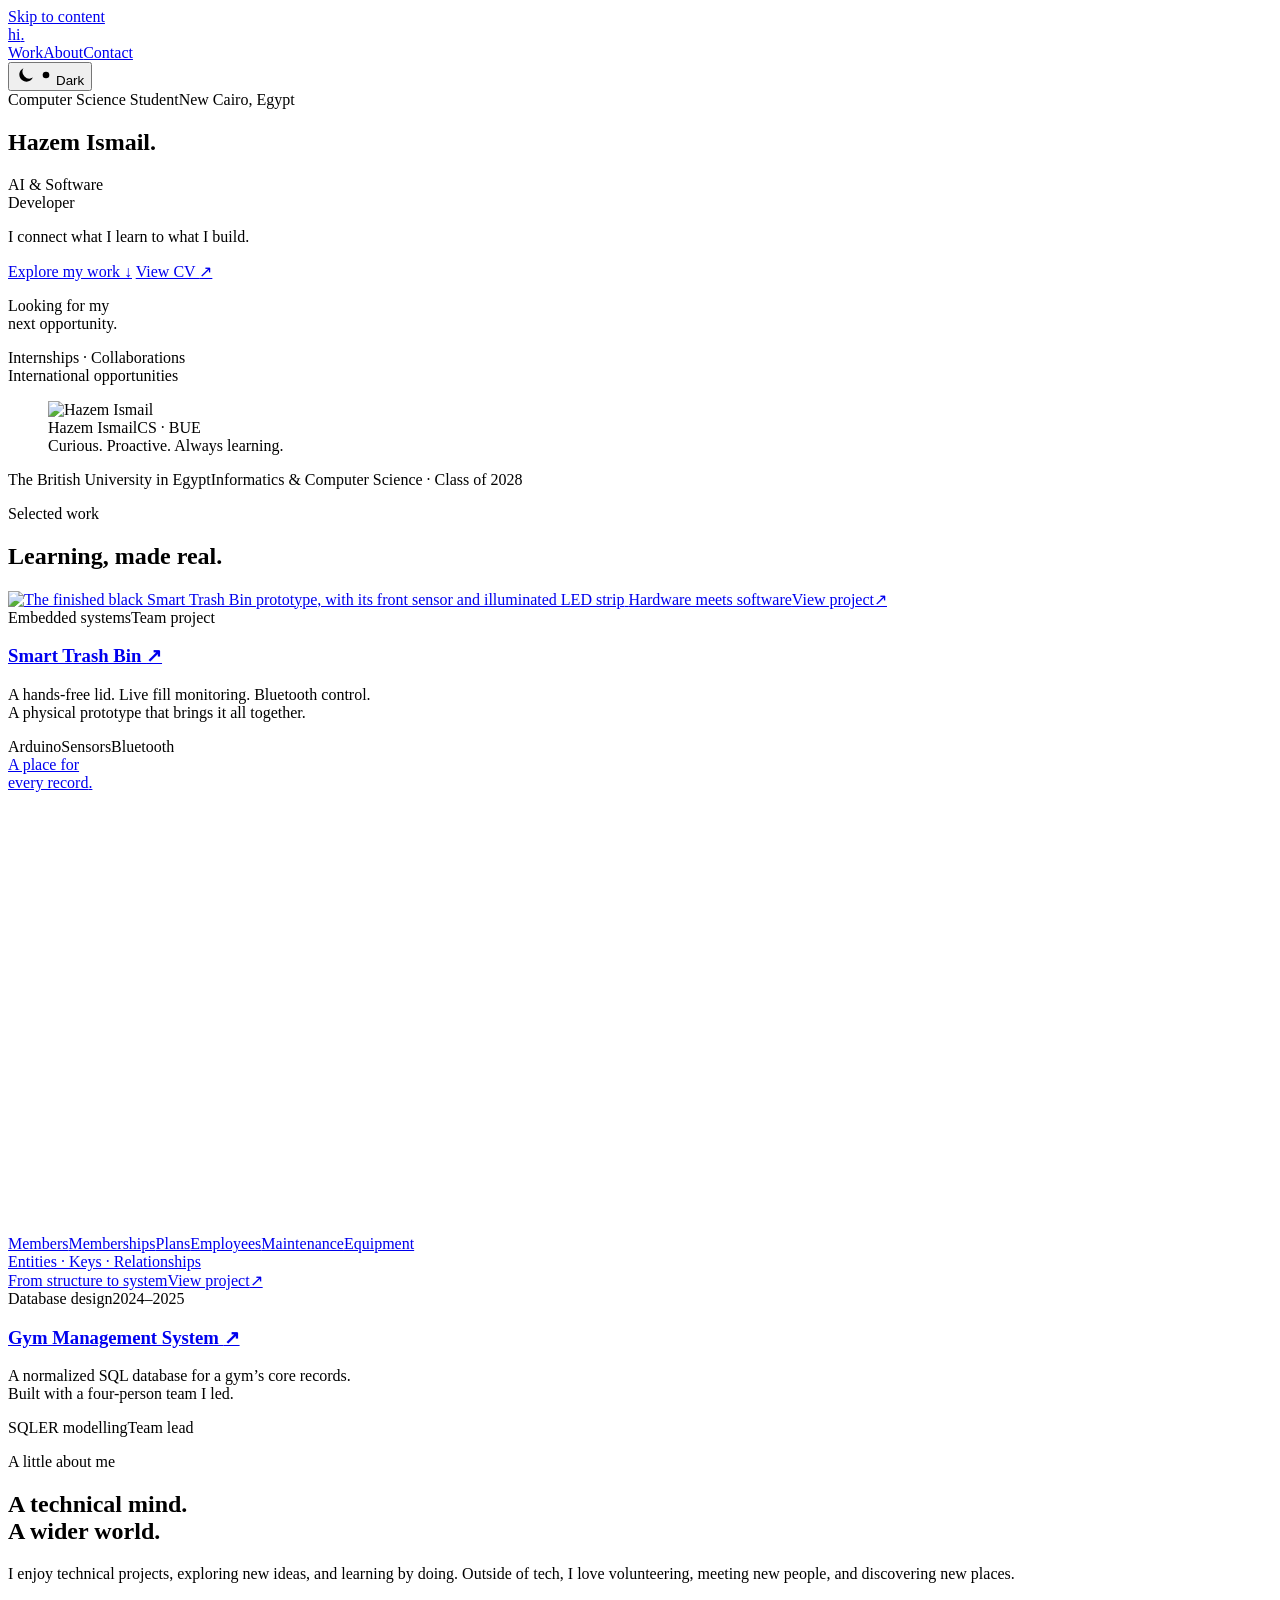
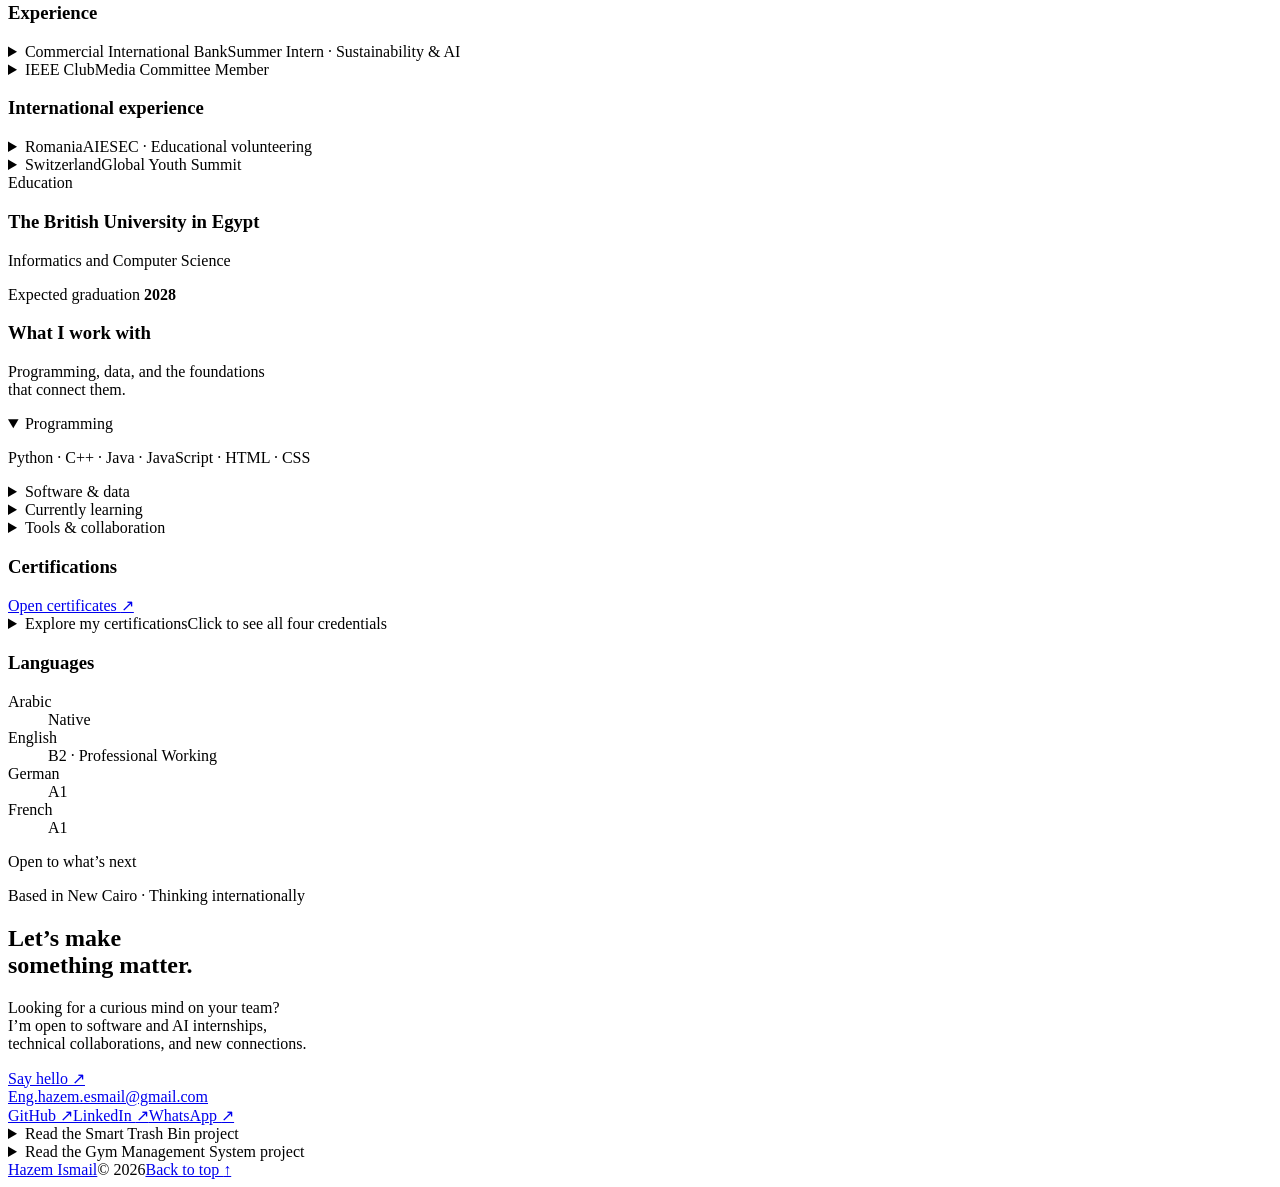
==== commit c4d38452: "Add files via upload" ====
--- a/index.html
+++ b/index.html
@@ -1,114 +1,204 @@
-<!DOCTYPE html><html lang="en"><head><meta charSet="utf-8"/><meta name="viewport" content="width=device-width, initial-scale=1"/><title>Hazem Ismail — Software, Data &amp; AI</title><meta name="description" content="Portfolio of Hazem Ismail, a Computer Science student and AI, software, data, and embedded-systems developer in New Cairo, Egypt."/><meta name="keywords" content="Hazem Ismail,Computer Science,Software Developer,AI Developer,Data,Embedded Systems,New Cairo,Egypt"/><meta name="author" content="Hazem Ismail"/><meta name="robots" content="index, follow"/><meta property="og:title" content="Hazem Ismail — Software, Data &amp; AI"/><meta property="og:description" content="Portfolio of Hazem Ismail, a Computer Science student and AI, software, data, and embedded-systems developer in New Cairo, Egypt."/><meta property="og:url" content="https://hazem-ismail.github.io/hazem-ismail-portfolio/"/><meta property="og:type" content="website"/><meta property="og:locale" content="en_US"/><meta property="og:image" content="media/social-preview.png"/><meta property="og:image:width" content="1731"/><meta property="og:image:height" content="909"/><meta property="og:image:alt" content="Hazem Ismail — Computer Science, Software, Data, and AI"/><meta name="twitter:card" content="summary_large_image"/><meta name="twitter:title" content="Hazem Ismail — Software, Data &amp; AI"/><meta name="twitter:description" content="Portfolio of Hazem Ismail, a Computer Science student and AI, software, data, and embedded-systems developer in New Cairo, Egypt."/><meta name="twitter:image" content="media/social-preview.png"/><link rel="shortcut icon" href="media/favicon.png"/><link rel="icon" href="media/favicon.png"/><link rel="canonical" href="https://hazem-ismail.github.io/hazem-ismail-portfolio/"/><meta name="theme-color" content="#0d1014"/><meta name="color-scheme" content="light dark"/>
+<!doctype html>
+<html lang="en" data-theme="dark" data-motion="quiet">
+<head>
+  <meta charset="utf-8">
+  <meta name="viewport" content="width=device-width, initial-scale=1">
+  <meta name="description" content="Hazem Ismail — Computer Science student and AI & Software Developer in New Cairo. Explore projects in embedded systems and relational databases, experience, and international volunteering.">
+  <meta name="theme-color" content="#071019">
+  <meta name="color-scheme" content="light dark">
+  <meta property="og:type" content="website">
+  <meta property="og:title" content="Hazem Ismail — AI & Software Developer">
+  <meta property="og:description" content="Computer Science student at The British University in Egypt. Practical projects, a curious mind, and an international outlook.">
+  <title>Hazem Ismail — AI & Software Developer</title>
+  <script>
+    try {
+      var savedTheme = localStorage.getItem('hazem-portfolio-v2-appearance');
+      document.documentElement.dataset.theme = savedTheme === 'light' ? 'light' : 'dark';
+    } catch (error) {}
+  </script>
+  <link rel="stylesheet" href="style.css?v=12">
+  <script src="script.js?v=12" defer></script>
+</head>
+<body>
+  <a class="skip-link" href="#main">Skip to content</a>
+  <header class="site-header">
+    <div class="header-inner wrap">
+      <a class="wordmark" href="#home" aria-label="Hazem Ismail, home">hi<span aria-hidden="true">.</span></a>
+      <nav class="main-nav" aria-label="Main navigation">
+        <a href="#work">Work</a><a href="#about">About</a><a href="#contact">Contact</a>
+      </nav>
+      <div class="header-actions">
+      <button class="theme-toggle" type="button" aria-label="Switch to light theme" title="Switch to light theme">
+        <span class="theme-icon" aria-hidden="true"><svg class="theme-moon" viewBox="0 0 24 24" width="20" height="20"><path d="M20.2 15.1A8.3 8.3 0 0 1 8.9 3.8a8.5 8.5 0 1 0 11.3 11.3Z"/></svg><svg class="theme-sun" viewBox="0 0 24 24" width="20" height="20"><circle cx="12" cy="12" r="4"/><path d="M12 2v2M12 20v2M2 12h2M20 12h2M5 5l1.4 1.4M17.6 17.6 19 19M19 5l-1.4 1.4M6.4 17.6 5 19"/></svg></span><span class="theme-name" aria-hidden="true">Dark</span>
+      </button>
+      </div>
+    </div>
+  </header>
+  <main id="main">
+    <div class="ambient-stage" aria-hidden="true"><div class="aurora aurora-blue"></div><div class="aurora aurora-deepblue"></div><div class="aurora aurora-cyan"></div><div class="horizon-light"></div></div>
+    <section class="hero wrap" id="home" aria-labelledby="hero-title">
+      <div class="hero-topline"><span>Computer Science Student</span><span>New Cairo, Egypt</span></div>
+      <h1 id="hero-title"><span class="name-first">Hazem</span> <span class="name-last">Ismail<span class="name-period">.</span></span></h1>
+      <div class="hero-bottom">
+        <div class="hero-intro">
+          <p class="role">AI &amp; Software<br><span class="role-accent">Developer</span></p>
+          <p class="intro-copy">I connect what I learn to what I build.</p>
+          <div class="hero-actions">
+            <a class="button button-solid" href="#work">Explore my work <span aria-hidden="true">↓</span></a>
+            <a class="button button-outline cv-link" href="https://drive.google.com/drive/folders/1G4yiAXBWkkbVduX33FXOPlgqC4aoLUO-?usp=drive_link" target="_blank" rel="noopener noreferrer">View CV <span aria-hidden="true">↗</span></a>
+          </div>
+        </div>
+        <div class="hero-aside"><p>Looking for my<br>next opportunity.</p><span>Internships · Collaborations<br>International opportunities</span></div>
+        <figure class="portrait">
+          <div class="portrait-frame" data-tilt><div class="portrait-image"><img src="hazem-portrait.jpg" alt="Hazem Ismail" width="576" height="576" fetchpriority="high"></div><div class="portrait-label"><span>Hazem Ismail</span><span>CS · BUE</span></div></div>
+          <figcaption><span>Curious. Proactive. Always learning.</span></figcaption>
+        </figure>
+      </div>
+      <div class="hero-foot"><span>The British University in Egypt</span><span>Informatics &amp; Computer Science · Class of 2028</span></div>
+    </section>
 
+    <section class="work-section wrap" id="work" aria-labelledby="work-title">
+      <header class="section-heading"><div><p class="eyebrow">Selected work</p><h2 id="work-title">Learning, <span class="accent-text">made real.</span></h2></div></header>
+      <div class="work-grid">
+        <article class="project project-bin">
+          <a class="project-cover bin-cover" href="#smart-bin-details" data-project="smart-bin-details" data-tilt aria-label="Explore the Smart Trash Bin project">
+            <img src="smart-bin-final.jpg" alt="The finished black Smart Trash Bin prototype, with its front sensor and illuminated LED strip" width="922" height="1216" loading="lazy">
+            <span class="cover-label">Hardware meets software</span><span class="cover-open" aria-hidden="true"><span>View project</span><span>↗</span></span>
+          </a>
+          <div class="project-meta"><span>Embedded systems</span><span>Team project</span></div>
+          <h3><a href="#smart-bin-details" data-project="smart-bin-details">Smart Trash Bin <span aria-hidden="true">↗</span></a></h3>
+          <p>A hands-free lid. Live fill monitoring. Bluetooth control.<br class="desktop-break"> A physical prototype that brings it all together.</p>
+          <div class="project-tags"><span>Arduino</span><span>Sensors</span><span>Bluetooth</span></div>
+        </article>
+        <article class="project project-gym">
+          <a class="project-cover gym-cover" href="#gym-details" data-project="gym-details" data-tilt aria-label="Explore the Gym Management System project">
+            <div class="database-art" aria-hidden="true">
+              <div class="db-heading">A place for<br>every record<span>.</span></div>
+              <div class="mini-schema"><svg viewBox="0 0 360 125" preserveAspectRatio="none"><path d="M65 24H180H295M65 24V101M65 101H180H295"/></svg><span>Members</span><span>Memberships</span><span>Plans</span><span>Employees</span><span>Maintenance</span><span>Equipment</span></div>
+              <div class="db-caption">Entities · Keys · Relationships</div>
+            </div>
+            <span class="cover-label">From structure to system</span><span class="cover-open" aria-hidden="true"><span>View project</span><span>↗</span></span>
+          </a>
+          <div class="project-meta"><span>Database design</span><span>2024–2025</span></div>
+          <h3><a href="#gym-details" data-project="gym-details">Gym Management System <span aria-hidden="true">↗</span></a></h3>
+          <p>A normalized SQL database for a gym’s core records.<br class="desktop-break"> Built with a four-person team I led.</p>
+          <div class="project-tags"><span>SQL</span><span>ER modelling</span><span>Team lead</span></div>
+        </article>
+      </div>
+    </section>
+    <section class="about-section" id="about" aria-labelledby="about-title">
+      <div class="wrap">
+        <div class="about-intro">
+          <div><p class="eyebrow">A little about me</p><h2 id="about-title">A technical mind.<br><span class="accent-text">A wider world.</span></h2></div>
+          <p>I enjoy technical projects, exploring new ideas, and learning by doing. Outside of tech, I love volunteering, meeting new people, and discovering new places.</p>
+        </div>
+        <div class="experience-grid">
+          <section class="experience-group" aria-labelledby="experience-title">
+            <h3 class="group-title" id="experience-title">Experience</h3>
+            <details class="story">
+              <summary><span class="story-title">Commercial International Bank<span>Summer Intern · Sustainability &amp; AI</span></span><span class="expand-icon" aria-hidden="true"></span></summary>
+              <div class="story-body"><p class="detail-meta">Cairo · June 2025</p><p>Completed an AI- and ESG-focused internship, analyzing sustainability frameworks in a corporate banking environment.</p></div>
+            </details>
+            <details class="story">
+              <summary><span class="story-title">IEEE Club<span>Media Committee Member</span></span><span class="expand-icon" aria-hidden="true"></span></summary>
+              <div class="story-body"><p class="detail-meta">The British University in Egypt</p><p>Supported club events through media, communication, organization, and collaboration.</p></div>
+            </details>
+          </section>
+          <section class="experience-group" aria-labelledby="international-title">
+            <h3 class="group-title" id="international-title">International experience</h3>
+            <details class="story">
+              <summary><span class="story-title">Romania<span>AIESEC · Educational volunteering</span></span><span class="expand-icon" aria-hidden="true"></span></summary>
+              <div class="story-body"><p class="detail-meta">August 2025</p><p>Educational volunteering with children, focused on chess, robotics, technology, intercultural exchange, and teamwork.</p></div>
+            </details>
+            <details class="story">
+              <summary><span class="story-title">Switzerland<span>Global Youth Summit</span></span><span class="expand-icon" aria-hidden="true"></span></summary>
+              <div class="story-body"><p>International participant at the Global Youth Summit.</p></div>
+            </details>
+          </section>
+        </div>
+        <div class="education-strip"><span class="group-title">Education</span><div><h3>The British University in Egypt</h3><p>Informatics and Computer Science</p></div><span>Expected graduation <b>2028</b></span></div>
+        <div class="knowledge-grid">
+          <section aria-labelledby="skills-title">
+            <h3 class="group-title" id="skills-title">What I work with</h3>
+            <p class="skills-intro">Programming, data, and the foundations<br class="desktop-break"> that connect them.</p>
+            <details class="skill-row" open>
+              <summary>Programming <span class="expand-icon" aria-hidden="true"></span></summary>
+              <p>Python · C++ · Java · JavaScript · HTML · CSS</p>
+            </details>
+            <details class="skill-row">
+              <summary>Software &amp; data <span class="expand-icon" aria-hidden="true"></span></summary>
+              <p>OOP · Data Structures · Algorithms · Debugging · Git · GitHub · SQL · Database Design · Relational Databases · Data Analysis</p>
+            </details>
+            <details class="skill-row">
+              <summary>Currently learning <span class="expand-icon" aria-hidden="true"></span></summary>
+              <p>Artificial Intelligence · Machine Learning · Python for AI · Data Analytics · AI fundamentals</p>
+            </details>
+            <details class="skill-row">
+              <summary>Tools &amp; collaboration <span class="expand-icon" aria-hidden="true"></span></summary>
+              <p>Arduino · Microsoft Office · Problem Solving · Communication · Teamwork · Presentation · Leadership · Time Management · Adaptability · Critical Thinking · Cross-Cultural Collaboration · Project Management</p>
+            </details>
+          </section>
+          <div class="credentials-languages">
+            <section aria-labelledby="certifications-title">
+              <div class="mini-heading"><h3 class="group-title" id="certifications-title">Certifications</h3><a class="button certificate-link" href="https://drive.google.com/drive/folders/1Bt1plxprLKeg-Ge2gOFugCKST-0N3lPY?usp=drive_link" target="_blank" rel="noopener noreferrer">Open certificates <span aria-hidden="true">↗</span></a></div>
+              <details class="certificate-list">
+                <summary><span>Explore my certifications<span>Click to see all four credentials</span></span><span class="expand-icon" aria-hidden="true"></span></summary>
+                <ul><li><b>Data Analytics Job Simulation</b><span>Deloitte / Forage</span></li><li><b>The Green Leap</b><span>CIB Summer Program · July 2025</span></li><li><b>PRME COP-30 Program</b><span>UN Global Compact initiative · Climate action</span></li><li><b>Arab Youth Summit</b><span>Third Edition · International Participant</span></li></ul>
+              </details>
+            </section>
+            <section class="languages" aria-labelledby="languages-title">
+              <h3 class="group-title" id="languages-title">Languages</h3>
+              <dl><div><dt>Arabic</dt><dd>Native</dd></div><div><dt>English</dt><dd>B2 · Professional Working</dd></div><div><dt>German</dt><dd>A1</dd></div><div><dt>French</dt><dd>A1</dd></div></dl>
+            </section>
+          </div>
+        </div>
+      </div>
+    </section>
 
+    <section class="contact-section" id="contact" aria-labelledby="contact-title">
+      <div class="wrap">
+        <div class="contact-topline"><p>Open to what’s next</p><span>Based in New Cairo · Thinking internationally</span></div>
+        <div class="contact-main"><h2 id="contact-title">Let’s make<br>something <span class="accent-text">matter.</span></h2><div class="contact-intro"><p>Looking for a curious mind on your team?<br>I’m open to software and AI internships,<br>technical collaborations, and new connections.</p><a class="contact-cta" href="mailto:Eng.hazem.esmail@gmail.com">Say hello <span aria-hidden="true">↗</span></a></div></div>
+        <div class="contact-bottom"><a class="email-link" href="mailto:Eng.hazem.esmail@gmail.com">Eng.hazem.esmail@gmail.com</a><div class="social-links"><a href="https://github.com/Hazem-Ismail" target="_blank" rel="noopener noreferrer">GitHub <span aria-hidden="true">↗</span></a><a href="https://linkedin.com/in/hazem-esmail-3147a8336" target="_blank" rel="noopener noreferrer">LinkedIn <span aria-hidden="true">↗</span></a><a href="https://wa.me/201019301095" target="_blank" rel="noopener noreferrer">WhatsApp <span aria-hidden="true">↗</span></a></div></div>
+      </div>
+    </section>
 
-<style>/*! tailwindcss v4.2.1 | MIT License | https://tailwindcss.com */
-@layer properties{@supports (((-webkit-hyphens:none)) and (not (margin-trim:inline))) or ((-moz-orient:inline) and (not (color:rgb(from red r g b)))){*,:before,:after{--tw-rotate-x:initial;--tw-rotate-y:initial;--tw-rotate-z:initial;--tw-skew-x:initial;--tw-skew-y:initial;--tw-ease:initial}::backdrop{--tw-rotate-x:initial;--tw-rotate-y:initial;--tw-rotate-z:initial;--tw-skew-x:initial;--tw-skew-y:initial;--tw-ease:initial}}}@layer theme{:root,:host{--font-sans:ui-sans-serif, system-ui, sans-serif, "Apple Color Emoji", "Segoe UI Emoji", "Segoe UI Symbol", "Noto Color Emoji";--font-mono:ui-monospace, SFMono-Regular, Menlo, Monaco, Consolas, "Liberation Mono", "Courier New", monospace;--spacing:.25rem;--ease-out:cubic-bezier(0, 0, .2, 1);--default-font-family:var(--font-sans);--default-mono-font-family:var(--font-mono)}}@layer base{*,:after,:before{box-sizing:border-box;border:0 solid;margin:0;padding:0}::backdrop{box-sizing:border-box;border:0 solid;margin:0;padding:0}::file-selector-button{box-sizing:border-box;border:0 solid;margin:0;padding:0}html,:host{-webkit-text-size-adjust:100%;tab-size:4;line-height:1.5;font-family:var(--default-font-family,ui-sans-serif, system-ui, sans-serif, "Apple Color Emoji", "Segoe UI Emoji", "Segoe UI Symbol", "Noto Color Emoji");font-feature-settings:var(--default-font-feature-settings,normal);font-variation-settings:var(--default-font-variation-settings,normal);-webkit-tap-highlight-color:transparent}hr{height:0;color:inherit;border-top-width:1px}abbr:where([title]){-webkit-text-decoration:underline dotted;text-decoration:underline dotted}h1,h2,h3,h4,h5,h6{font-size:inherit;font-weight:inherit}a{color:inherit;-webkit-text-decoration:inherit;-webkit-text-decoration:inherit;-webkit-text-decoration:inherit;-webkit-text-decoration:inherit;text-decoration:inherit}b,strong{font-weight:bolder}code,kbd,samp,pre{font-family:var(--default-mono-font-family,ui-monospace, SFMono-Regular, Menlo, Monaco, Consolas, "Liberation Mono", "Courier New", monospace);font-feature-settings:var(--default-mono-font-feature-settings,normal);font-variation-settings:var(--default-mono-font-variation-settings,normal);font-size:1em}small{font-size:80%}sub,sup{vertical-align:baseline;font-size:75%;line-height:0;position:relative}sub{bottom:-.25em}sup{top:-.5em}table{text-indent:0;border-color:inherit;border-collapse:collapse}:-moz-focusring{outline:auto}progress{vertical-align:baseline}summary{display:list-item}ol,ul,menu{list-style:none}img,svg,video,canvas,audio,iframe,embed,object{vertical-align:middle;display:block}img,video{max-width:100%;height:auto}button,input,select,optgroup,textarea{font:inherit;font-feature-settings:inherit;font-variation-settings:inherit;letter-spacing:inherit;color:inherit;opacity:1;background-color:#0000;border-radius:0}::file-selector-button{font:inherit;font-feature-settings:inherit;font-variation-settings:inherit;letter-spacing:inherit;color:inherit;opacity:1;background-color:#0000;border-radius:0}:where(select:is([multiple],[size])) optgroup{font-weight:bolder}:where(select:is([multiple],[size])) optgroup option{padding-inline-start:20px}::file-selector-button{margin-inline-end:4px}::placeholder{opacity:1}@supports (not ((-webkit-appearance:-apple-pay-button))) or (contain-intrinsic-size:1px){::placeholder{color:currentColor}@supports (color:color-mix(in lab, red, red)){::placeholder{color:color-mix(in oklab, currentcolor 50%, transparent)}}}textarea{resize:vertical}::-webkit-search-decoration{-webkit-appearance:none}::-webkit-date-and-time-value{min-height:1lh;text-align:inherit}::-webkit-datetime-edit{display:inline-flex}::-webkit-datetime-edit-fields-wrapper{padding:0}::-webkit-datetime-edit{padding-block:0}::-webkit-datetime-edit-year-field{padding-block:0}::-webkit-datetime-edit-month-field{padding-block:0}::-webkit-datetime-edit-day-field{padding-block:0}::-webkit-datetime-edit-hour-field{padding-block:0}::-webkit-datetime-edit-minute-field{padding-block:0}::-webkit-datetime-edit-second-field{padding-block:0}::-webkit-datetime-edit-millisecond-field{padding-block:0}::-webkit-datetime-edit-meridiem-field{padding-block:0}::-webkit-calendar-picker-indicator{line-height:1}:-moz-ui-invalid{box-shadow:none}button,input:where([type=button],[type=reset],[type=submit]){-webkit-appearance:button;appearance:button}::file-selector-button{-webkit-appearance:button;appearance:button}::-webkit-inner-spin-button{height:auto}::-webkit-outer-spin-button{height:auto}[hidden]:where(:not([hidden=until-found])){display:none!important}}@layer components;@layer utilities{.static{position:static}.start{inset-inline-start:var(--spacing)}.contents{display:contents}.table{display:table}.transform{transform:var(--tw-rotate-x,) var(--tw-rotate-y,) var(--tw-rotate-z,) var(--tw-skew-x,) var(--tw-skew-y,)}.resize{resize:both}.antialiased{-webkit-font-smoothing:antialiased;-moz-osx-font-smoothing:grayscale}.ease-out{--tw-ease:var(--ease-out);transition-timing-function:var(--ease-out)}}:root{--bg:#0d1014;--bg-2:#11151a;--surface:#171b21;--surface-2:#20252c;--text:#f4f1e9;--muted:#9da3ab;--soft:#717881;--line:#f4f1e92b;--line-strong:#f4f1e94d;--code:#c8ff67;--data:#788cff;--people:#ffad72;--red:#ff6b62;--code-panel:#0a0d11;--data-wash:#12182a;--design-wash:#211816;--glow-a:#20c7d9;--glow-b:#6d63ff;--glow-c:#ffc46b;--page-progress:0;--lightningcss-light: ;--lightningcss-dark:initial;color-scheme:dark}:root[data-theme=light]{--bg:#f2efe7;--bg-2:#e9e5dc;--surface:#faf8f2;--surface-2:#dedacf;--text:#13161a;--muted:#61676e;--soft:#7e8388;--line:#13161a2b;--line-strong:#13161a4d;--code:#6c9c0b;--data:#405cff;--people:#d85d29;--red:#c93931;--code-panel:#11151b;--data-wash:#e2e6ff;--design-wash:#f5dfd2;--glow-a:#55cce0;--glow-b:#8a7dff;--glow-c:#ffad72;--lightningcss-light:initial;--lightningcss-dark: ;color-scheme:light}*{box-sizing:border-box}html{background:var(--bg);scroll-behavior:smooth;scroll-padding-top:88px}body{background:var(--bg);color:var(--text);font-family:var(--font-geist-sans),Arial,sans-serif;margin:0;transition:background-color .22s,color .22s;overflow-x:hidden}main{z-index:1;position:relative}a{color:inherit;text-decoration:none}button{color:inherit;font:inherit}img,video{max-width:100%;display:block}::selection{background:var(--code);color:#10140b}:focus-visible{outline:2px solid var(--code);outline-offset:4px}.skip-link{z-index:999;background:var(--code);color:#10140b;padding:12px 16px;font-size:13px;transition:transform .2s;position:fixed;top:12px;left:18px;transform:translateY(-150%)}.skip-link:focus{transform:none}.page-progress{z-index:120;background:var(--code);width:100%;height:2px;transform:scaleX(var(--page-progress));transform-origin:0;position:fixed;top:0;left:0}.ambient-glows{z-index:0;pointer-events:none;contain:strict;position:fixed;inset:0;overflow:hidden}.ambient-glows i{aspect-ratio:1;opacity:.22;filter:none;will-change:transform;mix-blend-mode:screen;border-radius:50%;width:min(760px,58vw);position:absolute}.glow-code{background:radial-gradient(circle at 46% 44%,var(--glow-a) 0%,var(--glow-a) 24%,transparent 68%);top:-4vh;left:-18vw}@supports (color:color-mix(in lab, red, red)){.glow-code{background:radial-gradient(circle at 46% 44%,var(--glow-a) 0%,color-mix(in srgb,var(--glow-a) 46%,transparent) 24%,transparent 68%)}}.glow-code{animation:19s cubic-bezier(.45,0,.35,1) infinite glowCode}.glow-data{background:radial-gradient(circle at 50% 48%,var(--glow-b) 0%,var(--glow-b) 27%,transparent 69%);top:24vh;right:-19vw}@supports (color:color-mix(in lab, red, red)){.glow-data{background:radial-gradient(circle at 50% 48%,var(--glow-b) 0%,color-mix(in srgb,var(--glow-b) 42%,transparent) 27%,transparent 69%)}}.glow-data{animation:24s cubic-bezier(.45,0,.35,1) -7s infinite glowData}.glow-warm{background:radial-gradient(circle at 52% 50%,var(--glow-c) 0%,var(--glow-c) 25%,transparent 70%);bottom:-38vh;left:27vw}@supports (color:color-mix(in lab, red, red)){.glow-warm{background:radial-gradient(circle at 52% 50%,var(--glow-c) 0%,color-mix(in srgb,var(--glow-c) 34%,transparent) 25%,transparent 70%)}}.glow-warm{animation:22s cubic-bezier(.45,0,.35,1) -11s infinite glowWarm}:root[data-theme=light] .ambient-glows i{opacity:.1;mix-blend-mode:multiply}.theme-changing .ambient-glows i{animation-play-state:paused}@keyframes glowCode{0%,to{transform:translate(-8vw,-5vh)scale(.84)}28%{transform:translate(15vw,10vh)scale(1.08)}58%{transform:translate(29vw,28vh)scale(.94)}82%{transform:translate(4vw,38vh)scale(1.15)}}@keyframes glowData{0%,to{transform:translate(9vw,-9vh)scale(1.12)}32%{transform:translate(-18vw,9vh)scale(.9)}61%{transform:translate(-33vw,27vh)scale(1.08)}84%{transform:translate(-9vw,-1vh)scale(.97)}}@keyframes glowWarm{0%,to{transform:translate(-18vw,11vh)scale(.9)}35%{transform:translate(4vw,-20vh)scale(1.12)}67%{transform:translate(27vw,-38vh)scale(.94)}86%{transform:translate(8vw,-14vh)scale(1.16)}}[data-reveal]{opacity:1;transform:none}.js-ready [data-reveal]{opacity:0;transition:opacity .7s cubic-bezier(.22,1,.36,1),transform .7s cubic-bezier(.22,1,.36,1);transform:translateY(16px)}.js-ready [data-reveal].is-visible{opacity:1;transform:none}.js-ready .chapter-intro[data-reveal]>*{opacity:0;transition:opacity .58s cubic-bezier(.22,1,.36,1),transform .58s cubic-bezier(.22,1,.36,1);transform:translateY(13px)}.js-ready .chapter-intro[data-reveal].is-visible>*{opacity:1;transform:none}.js-ready .chapter-intro[data-reveal].is-visible>:nth-child(2){transition-delay:80ms}.js-ready .chapter-intro[data-reveal].is-visible>:nth-child(3){transition-delay:.16s}.studio-header{z-index:100;background:var(--bg);position:fixed;inset:0 0 auto}@supports (color:color-mix(in lab, red, red)){.studio-header{background:color-mix(in srgb,var(--bg) 94%,transparent)}}.studio-header{border-bottom:1px solid var(--line-strong);-webkit-backdrop-filter:blur(34px)saturate(155%);box-shadow:0 14px 48px #00000038,inset 0 1px #ffffff12}.studio-nav{grid-template-columns:1fr auto 1fr;align-items:center;max-width:1500px;height:74px;margin:auto;padding:0 28px;display:grid}.studio-brand{justify-self:start;align-items:center;gap:12px;font-size:13px;font-weight:650;display:flex}.studio-mark{background:var(--text);width:38px;height:38px;color:var(--bg);font:700 14px/1 var(--font-geist-mono),monospace;flex:0 0 38px;place-items:center;transition:background .2s,color .2s,transform .3s cubic-bezier(.22,1,.36,1);display:grid;position:relative;overflow:hidden}.studio-mark:after{content:"";background:var(--code);width:2px;height:20px;position:absolute;top:9px;left:18px}.studio-mark i,.studio-mark b{font-style:normal;position:absolute}.studio-mark i{left:8px}.studio-mark b{right:8px}.studio-brand:hover .studio-mark{background:var(--code);color:#11140d;transform:rotate(-4deg)}.studio-nav-links{align-items:center;gap:4px;display:flex}.studio-nav-links a{color:var(--muted);padding:10px 13px;font-size:12px;transition:color .2s;position:relative}.studio-nav-links a:after{content:"";background:var(--code);transform-origin:0;height:1px;transition:transform .25s;position:absolute;bottom:5px;left:13px;right:13px;transform:scaleX(0)}.studio-nav-links a:hover,.studio-nav-links a[data-active]{color:var(--text)}.studio-nav-links a:hover:after,.studio-nav-links a[data-active]:after{transform:scaleX(1)}.studio-nav-actions{justify-self:end;align-items:center;gap:8px;display:flex}.studio-contact{border:1px solid var(--line);align-items:center;gap:24px;min-height:44px;padding:0 16px;font-size:12px;transition:background .2s,color .2s,border-color .2s;display:flex}.studio-contact:hover{background:var(--code);color:#10140b;border-color:var(--code)}.theme-toggle{--switch-accent:#8799ff;--switch-track:#182039;--switch-thumb:#d8e0ff;--thumb-x:22px;cursor:pointer;background:0 0;border:0;border-radius:999px;place-items:center;width:58px;height:44px;padding:0;display:grid;position:relative}.theme-toggle[aria-checked=false]{--switch-accent:#f0ae52;--switch-track:#e7dfd0;--switch-thumb:#ffd573;--thumb-x:0px}.theme-toggle[aria-busy=true]{cursor:wait}.theme-switch-track{border:1px solid var(--switch-accent);width:50px;height:28px;display:block;position:relative;overflow:hidden}@supports (color:color-mix(in lab, red, red)){.theme-switch-track{border:1px solid color-mix(in srgb,var(--switch-accent) 34%,var(--line))}}.theme-switch-track{background:linear-gradient(145deg,#ffffff14,transparent 48%),var(--switch-track);box-shadow:inset 0 2px 7px #00000038,inset 0 1px 0 #ffffff1f,0 0 16px var(--switch-accent);border-radius:999px}@supports (color:color-mix(in lab, red, red)){.theme-switch-track{box-shadow:inset 0 2px 7px #00000038,inset 0 1px 0 #ffffff1f,0 0 16px color-mix(in srgb,var(--switch-accent) 13%,transparent)}}.theme-switch-track{transition:background-color .42s cubic-bezier(.4,0,.2,1),border-color .42s cubic-bezier(.4,0,.2,1),box-shadow .3s;transform:translateZ(0)}.theme-toggle:hover .theme-switch-track{border-color:var(--switch-accent)}@supports (color:color-mix(in lab, red, red)){.theme-toggle:hover .theme-switch-track{border-color:color-mix(in srgb,var(--switch-accent) 60%,var(--line))}}.theme-toggle:hover .theme-switch-track{box-shadow:inset 0 2px 7px #00000038,inset 0 1px 0 #ffffff26,0 0 22px var(--switch-accent)}@supports (color:color-mix(in lab, red, red)){.theme-toggle:hover .theme-switch-track{box-shadow:inset 0 2px 7px #00000038,inset 0 1px 0 #ffffff26,0 0 22px color-mix(in srgb,var(--switch-accent) 24%,transparent)}}.theme-switch-stars{opacity:.7;transition:opacity .3s;position:absolute;inset:0}.theme-switch-stars i{background:#dce4ff;border-radius:50%;width:2px;height:2px;position:absolute;box-shadow:0 0 4px #aabaff}.theme-switch-stars i:first-child{top:8px;left:9px}.theme-switch-stars i:nth-child(2){top:17px;left:15px}.theme-switch-stars i:nth-child(3){top:6px;left:22px}.theme-toggle[aria-checked=false] .theme-switch-stars{opacity:0}.theme-switch-thumb{border:1px solid #fff;width:22px;height:22px;position:absolute;top:2px;left:3px}@supports (color:color-mix(in lab, red, red)){.theme-switch-thumb{border:1px solid color-mix(in srgb,#fff 45%,var(--switch-accent))}}.theme-switch-thumb{background:radial-gradient(circle at 31% 25%,#ffffffe0 0 5%,transparent 20%),radial-gradient(circle at 42% 38%,#fff,var(--switch-thumb) 72%);border-radius:50%}@supports (color:color-mix(in lab, red, red)){.theme-switch-thumb{background:radial-gradient(circle at 31% 25%,#ffffffe0 0 5%,transparent 20%),radial-gradient(circle at 42% 38%,color-mix(in srgb,#fff 24%,var(--switch-thumb)),var(--switch-thumb) 72%)}}.theme-switch-thumb{box-shadow:inset -3px -4px 7px #00000024,inset 2px 2px 5px #ffffff40,0 2px 7px #00000045,0 0 11px var(--switch-accent)}@supports (color:color-mix(in lab, red, red)){.theme-switch-thumb{box-shadow:inset -3px -4px 7px #00000024,inset 2px 2px 5px #ffffff40,0 2px 7px #00000045,0 0 11px color-mix(in srgb,var(--switch-accent) 35%,transparent)}}.theme-switch-thumb{transform:translate3d(var(--thumb-x),0,0);will-change:transform;transition:transform .5s cubic-bezier(.22,1,.36,1),background-color .38s,border-color .38s,box-shadow .38s}.theme-switch-thumb:after{content:"";border:1px solid var(--switch-accent);position:absolute;inset:-1px}@supports (color:color-mix(in lab, red, red)){.theme-switch-thumb:after{border:1px solid color-mix(in srgb,var(--switch-accent) 65%,transparent)}}.theme-switch-thumb:after{opacity:0;pointer-events:none;border-radius:50%}.theme-toggle[aria-busy=true] .theme-switch-thumb:after{animation:.68s cubic-bezier(.16,1,.3,1) both switchRipple}.theme-transition-layer{--wipe-x:50vw;--wipe-y:0px;--wipe-color:var(--bg);--wipe-highlight:var(--surface);z-index:95;width:36px;height:36px;left:var(--wipe-x);top:var(--wipe-y);background:radial-gradient(circle at 32% 27%,var(--wipe-highlight) 0 7%,var(--wipe-color) 24%,var(--wipe-color) 70%);border-radius:50%;position:fixed}@supports (color:color-mix(in lab, red, red)){.theme-transition-layer{background:radial-gradient(circle at 32% 27%,var(--wipe-highlight) 0 7%,color-mix(in srgb,var(--wipe-color) 78%,var(--wipe-highlight)) 24%,var(--wipe-color) 70%)}}.theme-transition-layer{opacity:0;pointer-events:none;contain:paint;-webkit-backface-visibility:hidden;backface-visibility:hidden;will-change:transform,opacity;transform:translate(-50%,-50%)scale(0)}.theme-changing .hero-aurora i,.theme-changing .hero-availability i:after{animation-play-state:paused!important}@keyframes switchRipple{0%{opacity:.75;transform:scale(.72)}to{opacity:0;transform:scale(1.75)}}.mobile-menu{display:none;position:relative}.mobile-menu-button{border:1px solid var(--line);cursor:pointer;background:0 0;place-content:center;gap:6px;width:44px;height:44px;padding:0;display:grid}.mobile-menu-button span{background:var(--text);width:18px;height:1px;transition:transform .2s}.mobile-menu-button[aria-expanded=true] span:first-child{transform:translateY(3.5px)rotate(45deg)}.mobile-menu-button[aria-expanded=true] span:last-child{transform:translateY(-3.5px)rotate(-45deg)}.mobile-menu-panel{background:var(--bg);padding:18px;display:none;position:fixed;inset:74px 0 auto}@supports (color:color-mix(in lab, red, red)){.mobile-menu-panel{background:color-mix(in srgb,var(--bg) 99.2%,transparent)}}.mobile-menu-panel{border-bottom:1px solid var(--line-strong);-webkit-backdrop-filter:blur(34px)saturate(150%);box-shadow:0 26px 48px #00000042}.mobile-menu-panel[data-open]{display:grid}.mobile-menu-panel a{border-bottom:1px solid var(--line);align-items:center;gap:18px;min-height:58px;padding:0 10px;font-size:18px;display:flex}.mobile-menu-panel a span{color:var(--code);font:10px var(--font-geist-mono)}.hero-terminal{--hero-grid-x:0px;--hero-grid-y:0px;--hero-photo-x:0px;--hero-photo-y:0px;--hero-copy-x:0px;--hero-copy-y:0px;min-height:100svh;color:var(--text);isolation:isolate;background:linear-gradient(135deg,#07090d 0 48%,#090d0d 100%);grid-template-rows:auto minmax(0,1fr) auto;padding:108px max(28px,50vw - 722px) 0;display:grid;position:relative;overflow:hidden}:root[data-theme=light] .hero-terminal{background:linear-gradient(135deg,var(--bg) 0 48%,var(--bg) 100%)}@supports (color:color-mix(in lab, red, red)){:root[data-theme=light] .hero-terminal{background:linear-gradient(135deg,color-mix(in srgb,var(--bg) 99%,var(--data)) 0 48%,color-mix(in srgb,var(--bg) 97%,var(--code)) 100%)}}.hero-technical-grid{z-index:-3;opacity:.21;background-image:linear-gradient(var(--data) 1px,transparent 1px),linear-gradient(90deg,var(--data) 1px,transparent 1px),radial-gradient(circle,var(--text) 1px,transparent 1.5px);position:absolute;inset:74px -30px -30px}@supports (color:color-mix(in lab, red, red)){.hero-technical-grid{background-image:linear-gradient(color-mix(in srgb,var(--data) 28%,transparent) 1px,transparent 1px),linear-gradient(90deg,color-mix(in srgb,var(--data) 28%,transparent) 1px,transparent 1px),radial-gradient(circle,color-mix(in srgb,var(--text) 24%,transparent) 1px,transparent 1.5px)}}.hero-technical-grid{transform:translate3d(var(--hero-grid-x),var(--hero-grid-y),0);background-size:72px 72px,72px 72px,18px 18px;transition:transform .2s ease-out;-webkit-mask-image:radial-gradient(88% 75% at 52% 48%,#000 10%,#0000 78%);mask-image:radial-gradient(88% 75% at 52% 48%,#000 10%,#0000 78%)}.hero-aurora{z-index:-2;pointer-events:none;contain:paint;position:absolute;inset:0;overflow:hidden}.hero-aurora i{will-change:transform;border-radius:50%;display:block;position:absolute}.hero-aurora i:first-child{aspect-ratio:1;opacity:.15;background:radial-gradient(circle at 54% 48%,var(--data),var(--glow-a) 30%,transparent 69%);width:min(760px,58vw);top:8%;left:-18%}@supports (color:color-mix(in lab, red, red)){.hero-aurora i:first-child{background:radial-gradient(circle at 54% 48%,var(--data),color-mix(in srgb,var(--glow-a) 48%,transparent) 30%,transparent 69%)}}.hero-aurora i:first-child{animation:16s ease-in-out infinite alternate heroAuroraLeft}.hero-aurora i:last-child{aspect-ratio:1;opacity:.13;background:radial-gradient(circle at 47% 48%,var(--code),var(--glow-a) 28%,transparent 68%);width:min(680px,52vw);top:17%;right:-15%}@supports (color:color-mix(in lab, red, red)){.hero-aurora i:last-child{background:radial-gradient(circle at 47% 48%,var(--code),color-mix(in srgb,var(--glow-a) 38%,transparent) 28%,transparent 68%)}}.hero-aurora i:last-child{animation:19s ease-in-out -4s infinite alternate heroAuroraRight}:root[data-theme=light] .hero-aurora i{opacity:.1}.hero-terminal-meta{border-bottom:1px solid var(--line);min-height:43px;color:var(--muted);font:9px/1.4 var(--font-geist-mono),monospace;text-transform:uppercase;letter-spacing:.08em;grid-template-columns:1fr auto 1fr;align-items:center;gap:28px;padding-bottom:18px;display:grid}.hero-terminal-meta>span:nth-child(2){text-align:center}.hero-terminal-meta>span:last-child{justify-self:end}.hero-availability{align-items:center;gap:9px;display:flex}.hero-availability i{background:var(--code);width:6px;height:6px;box-shadow:0 0 10px var(--code);border-radius:50%;position:relative}@supports (color:color-mix(in lab, red, red)){.hero-availability i{box-shadow:0 0 10px color-mix(in srgb,var(--code) 60%,transparent)}}.hero-availability i:after{content:"";border:1px solid var(--code);position:absolute;inset:-4px}@supports (color:color-mix(in lab, red, red)){.hero-availability i:after{border:1px solid color-mix(in srgb,var(--code) 65%,transparent)}}.hero-availability i:after{opacity:0;border-radius:50%;animation:2.8s ease-out infinite statusSignal}.hero-terminal-main{grid-template-columns:minmax(0,1.28fr) minmax(310px,.72fr);grid-template-areas:"copy portrait";align-items:center;gap:clamp(62px,7vw,106px);min-height:0;padding:clamp(48px,7vh,78px) 0 46px;display:grid;position:relative}.hero-portrait{width:min(338px,100%);transform:translate3d(var(--hero-photo-x),var(--hero-photo-y),0);grid-area:portrait;justify-self:end;margin:0;transition:transform .22s ease-out;position:relative}.hero-portrait:before{content:"";z-index:-2;background:radial-gradient(ellipse,var(--data),transparent 67%);position:absolute;inset:3% -14% -7%}@supports (color:color-mix(in lab, red, red)){.hero-portrait:before{background:radial-gradient(ellipse,color-mix(in srgb,var(--data) 30%,transparent),transparent 67%)}}.hero-portrait:before{transform:scale(1.25)}.hero-portrait-frame{border:1px solid var(--data);padding:8px;position:relative;overflow:hidden}@supports (color:color-mix(in lab, red, red)){.hero-portrait-frame{border:1px solid color-mix(in srgb,var(--data) 63%,var(--line))}}.hero-portrait-frame{background:var(--surface)}@supports (color:color-mix(in lab, red, red)){.hero-portrait-frame{background:color-mix(in srgb,var(--surface) 86%,transparent)}}.hero-portrait-frame{box-shadow:0 42px 110px #0000006b,0 0 78px var(--data),inset 0 1px 0 #ffffff29}@supports (color:color-mix(in lab, red, red)){.hero-portrait-frame{box-shadow:0 42px 110px #0000006b,0 0 78px color-mix(in srgb,var(--data) 24%,transparent),inset 0 1px 0 #ffffff29}}.hero-portrait-frame{-webkit-backdrop-filter:blur(16px);backdrop-filter:blur(16px)}.hero-portrait-frame:before,.hero-portrait-frame:after{content:"";z-index:2;pointer-events:none;width:34px;height:34px;position:absolute}.hero-portrait-frame:before{border-left:2px solid var(--code);border-top:2px solid var(--code);inset:0 auto auto 0}.hero-portrait-frame:after{border-right:2px solid var(--data);border-bottom:2px solid var(--data);inset:auto 0 0 auto}.hero-portrait img{aspect-ratio:4/5;object-fit:cover;object-position:center top;width:100%;transition:transform .6s cubic-bezier(.16,1,.3,1);filter:none!important}.hero-portrait-frame:hover img{transform:scale(1.025)}.hero-portrait-frame>span{z-index:3;color:#c8ff67;font:8px var(--font-geist-mono),monospace;letter-spacing:.1em;background:#070a0fd1;padding:7px 8px;position:absolute;bottom:17px;right:17px}.hero-portrait figcaption{color:var(--muted);font:8px var(--font-geist-mono),monospace;text-transform:uppercase;letter-spacing:.06em;justify-content:space-between;gap:14px;padding-top:13px;display:flex}.hero-portrait figcaption b{color:var(--text);font-weight:500}.hero-terminal-copy{min-width:0;transform:translate3d(var(--hero-copy-x),var(--hero-copy-y),0);grid-area:copy;transition:transform .22s ease-out}.hero-kicker{color:var(--muted);font:9px var(--font-geist-mono),monospace;text-transform:uppercase;letter-spacing:.1em;align-items:center;gap:11px;margin:0 0 24px;display:flex}.hero-kicker i{background:var(--code);width:24px;height:1px;box-shadow:0 0 12px var(--code)}.hero-terminal-copy h1{width:max-content;max-width:100%;font-family:var(--font-geist-sans),Arial,sans-serif;letter-spacing:-.088em;font-variation-settings:"wght" 620;font-feature-settings:"ss01" 1,"cv01" 1,"cv02" 1;text-shadow:0 22px 64px #0000004d;margin:0;font-size:clamp(96px,9.35vw,150px);font-weight:620;line-height:.705;display:grid}.hero-title-line{margin:0 -.08em -.09em 0;padding:0 .08em .09em 0;display:block;overflow:hidden}.hero-title-line>span,.hero-title-line>strong{color:var(--text);font-weight:620;display:block}.hero-title-line>strong{background:linear-gradient(105deg,var(--text) 0 56%,var(--data) 76%,var(--code) 100%)}@supports (color:color-mix(in lab, red, red)){.hero-title-line>strong{background:linear-gradient(105deg,var(--text) 0 56%,color-mix(in srgb,var(--data) 68%,var(--text)) 76%,color-mix(in srgb,var(--code) 62%,var(--text)) 100%)}}.hero-title-line>strong{color:#0000;background-position:100% 0;background-size:170% 100%;-webkit-background-clip:text;background-clip:text}.hero-title-line:last-child{position:relative}.hero-title-line>i{aspect-ratio:1;background:var(--code);width:.09em;box-shadow:0 0 24px var(--code);position:absolute;bottom:.18em;right:-.01em}@supports (color:color-mix(in lab, red, red)){.hero-title-line>i{box-shadow:0 0 24px color-mix(in srgb,var(--code) 65%,transparent)}}.hero-role{align-items:center;gap:16px;margin-top:28px;display:flex}.hero-role>span{color:var(--muted);font-size:12px}.hero-role>i{background:var(--line-strong);width:38px;height:1px}.hero-role>strong{letter-spacing:-.025em;font-size:16px;font-weight:600}.hero-summary{max-width:670px;color:var(--muted);margin:18px 0 0;font-size:13px;line-height:1.72}.hero-code-window{border:1px solid #fff;width:100%;max-width:760px;margin:30px 0 0;position:relative;overflow:hidden}@supports (color:color-mix(in lab, red, red)){.hero-code-window{border:1px solid color-mix(in srgb,#fff 15%,var(--data))}}.hero-code-window{color:#dbe0e5;background:#090c11;border-radius:10px;transition:transform .35s cubic-bezier(.16,1,.3,1),border-color .3s,box-shadow .3s;box-shadow:0 32px 92px #0000005c,0 0 0 1px #788cff0a,inset 0 1px #ffffff17}.hero-code-window:before{content:"";z-index:3;background:linear-gradient(90deg,transparent,var(--data),var(--code),transparent);opacity:.75;height:1px;position:absolute;inset:0 0 auto}.hero-code-window:hover{border-color:var(--data);transform:translateY(-3px)}@supports (color:color-mix(in lab, red, red)){.hero-code-window:hover{border-color:color-mix(in srgb,var(--data) 54%,#fff)}}.hero-code-window:hover{box-shadow:0 38px 100px #0006,0 0 40px #788cff14,inset 0 1px #ffffff1c}.hero-code-bar{color:#747c86;min-height:38px;font:8px var(--font-geist-mono),monospace;background:#0c1016;border-bottom:1px solid #ffffff17;grid-template-columns:auto 1fr auto;align-items:center;gap:20px;padding:0 13px;display:grid}.hero-code-bar .window-dots i{width:6px;height:6px}.hero-code-breadcrumb{white-space:nowrap;justify-content:center;align-items:center;gap:7px;min-width:0;display:flex}.hero-code-breadcrumb i,.hero-code-breadcrumb em{color:#505863;font-style:normal}.hero-code-breadcrumb b{color:#aab1b9;font-weight:500}.hero-code-runtime{color:#8d99ff;justify-self:end;align-items:center;gap:7px;display:flex}.hero-code-runtime i{background:#c8ff67;border-radius:50%;width:5px;height:5px;box-shadow:0 0 8px #c8ff67b3}.hero-code-workspace{grid-template-columns:42px minmax(0,1fr);min-width:0;display:grid}.hero-code-rail{color:#4d5660;font:8px var(--font-geist-mono),monospace;background:#0b0e13;border-right:1px solid #ffffff13;flex-direction:column;align-items:center;gap:16px;padding-top:12px;display:flex}.hero-code-rail b{color:#8d99ff;font-weight:500}.hero-code-rail span:last-child{color:#c8ff67}.hero-code-editor{background:linear-gradient(135deg,#0a0e13,#080b10);min-width:0}.hero-code-tab{color:#8f969e;min-height:34px;font:8px var(--font-geist-mono),monospace;border-bottom:1px solid #ffffff13;justify-content:space-between;align-items:center;padding:0 11px 0 14px;display:flex}.hero-code-tab span{border-bottom:1px solid #788cff;align-items:center;gap:8px;height:34px;display:flex}.hero-code-tab span i{background:#788cff;border-radius:50%;width:5px;height:5px;box-shadow:0 0 8px #788cffb3}.hero-code-tab>b{color:#4e5660;font-size:12px;font-weight:400}.hero-code-body{color:#c6ccd2;min-width:0;font:10.5px/1.78 var(--font-geist-mono),monospace;grid-template-columns:28px minmax(0,1fr);align-items:baseline;padding:15px 18px 17px;display:grid;overflow:hidden}.hero-code-body>span{color:#46505a;text-align:right;-webkit-user-select:none;user-select:none;padding-right:10px}.hero-code-body code{white-space:pre;text-overflow:clip;min-width:0;overflow:hidden}.hero-code-body code em{color:#b58cff;font-style:normal}.hero-code-body code b{color:#c8ff67;font-weight:400}.hero-code-console{min-height:56px;font:8px var(--font-geist-mono),monospace;background:#070a0e;border-top:1px solid #ffffff14;gap:6px;padding:8px 14px 9px 55px;display:grid}.hero-code-console>span{color:#68717b;text-transform:uppercase;letter-spacing:.09em;align-items:center;gap:7px;display:flex}.hero-code-console>span i{background:#788cff;border-radius:50%;width:5px;height:5px;box-shadow:0 0 8px #788cffa6}.hero-code-console code{white-space:nowrap;color:#aeb6bf;min-width:0;font:10px var(--font-geist-mono),monospace;align-items:center;gap:8px;display:flex;overflow:hidden}.hero-code-console code em{color:#c8ff67;font-style:normal}.hero-code-console code>i{color:#788cff;font-style:normal}.hero-type-caret{vertical-align:-2px;background:#c8ff67;width:6px;height:1.2em;margin-left:4px;animation:1s step-end infinite heroCaret;display:inline-block;box-shadow:0 0 9px #c8ff678c}.hero-code-status{color:#8d96a0;min-height:23px;font:7px var(--font-geist-mono),monospace;background:#788cff29;border-top:1px solid #788cff40;justify-content:flex-end;align-items:center;gap:17px;padding:0 10px;display:flex}.hero-code-status span{color:#c8ff67;align-items:center;gap:7px;margin-right:auto;display:flex}.hero-code-status span i{background:#c8ff67;border-radius:50%;width:5px;height:5px;box-shadow:0 0 8px #c8ff67}.hero-code-status b{font-weight:400}.studio-hero-actions{gap:8px;margin:0;display:flex}.hero-terminal-copy .studio-hero-actions{margin-top:26px}.studio-hero-actions a{border:1px solid var(--line);background:var(--surface);align-items:center;gap:24px;min-height:46px;padding:0 15px;font-size:11px;display:flex}@supports (color:color-mix(in lab, red, red)){.studio-hero-actions a{background:color-mix(in srgb,var(--surface) 56%,transparent)}}.studio-hero-actions a{transition:transform .2s,background .2s,color .2s,border-color .2s,box-shadow .2s}.studio-hero-actions a:first-child{background:var(--code);border-color:var(--code);color:#10140b}.studio-hero-actions a:hover{background:var(--code);color:#10140b;border-color:var(--code);box-shadow:0 10px 28px var(--code);transform:translateY(-2px)}@supports (color:color-mix(in lab, red, red)){.studio-hero-actions a:hover{box-shadow:0 10px 28px color-mix(in srgb,var(--code) 16%,transparent)}}.hero-stack{border:1px solid var(--line);background:var(--surface);border-bottom:0;grid-template-columns:140px 1fr auto;align-items:center;gap:28px;min-height:66px;padding:0 18px;display:grid;position:relative}@supports (color:color-mix(in lab, red, red)){.hero-stack{background:color-mix(in srgb,var(--surface) 63%,transparent)}}.hero-stack{-webkit-backdrop-filter:blur(20px)saturate(125%);backdrop-filter:blur(20px)saturate(125%)}.hero-stack:before{content:"";background:linear-gradient(90deg,var(--data),var(--code),transparent);height:1px;box-shadow:0 0 14px var(--data);position:absolute;inset:-1px 58% auto 0}@supports (color:color-mix(in lab, red, red)){.hero-stack:before{box-shadow:0 0 14px color-mix(in srgb,var(--data) 44%,transparent)}}.hero-stack>span,.hero-stack>b{color:var(--muted);font:8px var(--font-geist-mono),monospace;text-transform:uppercase;letter-spacing:.08em}.hero-stack>b{color:var(--text);font-weight:500}.hero-stack ul{gap:clamp(16px,2.4vw,34px);margin:0;padding:0;list-style:none;display:flex}.hero-stack li{font-size:10px;transition:color .2s,transform .2s}.hero-stack li:hover{color:var(--code);transform:translateY(-2px)}.hero-stack li+li:before{content:"/";color:var(--soft);margin-right:clamp(16px,2.4vw,34px)}@media (prefers-reduced-motion:no-preference){.hero-terminal-meta{animation:.6s cubic-bezier(.22,1,.36,1) both heroEnter}.hero-portrait{animation:.95s cubic-bezier(.16,1,.3,1) .12s backwards heroPortraitReveal}.hero-kicker{animation:.65s cubic-bezier(.22,1,.36,1) .12s both heroEnter}.hero-title-line>span,.hero-title-line>strong{opacity:0;animation:.95s cubic-bezier(.16,1,.3,1) both heroTitleReveal;transform:translateY(108%)}.hero-title-line>span{animation-delay:.16s}.hero-title-line>strong{animation:.95s cubic-bezier(.16,1,.3,1) .24s both heroTitleReveal,1.2s ease-out 1.08s both heroNameLight}.hero-title-line>i{animation:.48s cubic-bezier(.22,1,.36,1) .72s both heroAccentIn}.hero-role,.hero-summary{animation:.68s cubic-bezier(.22,1,.36,1) .34s both heroEnter}.hero-code-window{animation:.82s cubic-bezier(.16,1,.3,1) .43s backwards heroCodeIn}.hero-terminal-copy .studio-hero-actions{animation:.68s cubic-bezier(.22,1,.36,1) .53s both heroEnter}.hero-stack{animation:.68s cubic-bezier(.22,1,.36,1) .62s both heroEnter}}@keyframes heroTitleReveal{to{opacity:1;transform:translate(0)}}@keyframes heroEnter{0%{opacity:0;transform:translateY(12px)}}@keyframes heroAccentIn{0%{opacity:0;transform:scale(0)rotate(-45deg)}}@keyframes heroPortraitReveal{0%{opacity:0;clip-path:inset(100% 0 0);transform:translate(24px,18px)scale(.965)}to{clip-path:inset(0)}}@keyframes heroCodeIn{0%{opacity:0;transform:translateY(18px)scale(.985)}}@keyframes heroNameLight{0%{background-position:100% 0}to{background-position:0 0}}@keyframes heroAuroraLeft{0%{transform:translate(-5%,-4%)scale(.92)}to{transform:translate(13%,12%)scale(1.08)}}@keyframes heroAuroraRight{0%{transform:translate(4%,-7%)scale(1.05)}to{transform:translate(-15%,15%)scale(.9)}}@keyframes heroCaret{50%{opacity:0}}@keyframes statusSignal{0%{opacity:0;transform:scale(.65)}18%{opacity:.7}72%,to{opacity:0;transform:scale(1.75)}}.chapter{max-width:1500px;margin:auto;padding:138px 28px}.chapter-intro{grid-template-columns:180px 1fr minmax(260px,360px);align-items:end;gap:42px;padding-bottom:74px;display:grid}.chapter-intro>p{color:var(--muted);font:10px var(--font-geist-mono),monospace;text-transform:uppercase;letter-spacing:.1em;align-self:start;align-items:center;gap:14px;margin:0;display:flex}.chapter-intro>p span{color:var(--code)}.chapter-intro h2{letter-spacing:-.075em;margin:0;font-size:clamp(68px,8vw,118px);font-weight:520;line-height:.76}.chapter-intro>div{border-top:1px solid var(--line);padding-top:18px}.chapter-intro>div>p{color:var(--muted);margin:0;font-size:14px;line-height:1.65}.chapter-intro>div>span,.chapter-intro>div>a{color:var(--soft);font:10px var(--font-geist-mono),monospace;text-transform:uppercase;letter-spacing:.08em;margin-top:26px;display:block}.chapter-intro>div>a{color:var(--text);text-underline-offset:6px;text-decoration:underline}.project-label{align-items:center;gap:12px;display:flex}.project-label span{color:var(--code);font:10px var(--font-geist-mono)}.project-label p{color:var(--muted);font:10px var(--font-geist-mono);letter-spacing:.09em;margin:0}.projects-chapter{border-top:1px solid var(--line)}.smart-project{border:1px solid var(--line-strong);background:var(--surface);grid-template-columns:minmax(0,1.15fr) minmax(360px,.65fr);min-height:760px;display:grid}@supports (color:color-mix(in lab, red, red)){.smart-project{background:color-mix(in srgb,var(--surface) 66%,transparent)}}.smart-project{-webkit-backdrop-filter:blur(24px)saturate(125%);box-shadow:0 30px 90px #00000029,inset 0 1px #ffffff21}.smart-project-media{border-right:1px solid var(--line);min-width:0}.smart-project-copy{flex-direction:column;justify-content:center;padding:56px 46px;display:flex}.smart-project-copy h3{letter-spacing:-.07em;margin:34px 0 24px;font-size:clamp(58px,6vw,88px);font-weight:520;line-height:.82}.project-summary{max-width:510px;color:var(--muted);margin:0;font-size:15px;line-height:1.72}.project-specs{border-top:1px solid var(--line);margin:42px 0 0}.project-specs>div{border-bottom:1px solid var(--line);grid-template-columns:120px 1fr;gap:20px;padding:17px 0;display:grid}.project-specs dt{color:var(--soft);font-size:11px}.project-specs dd{margin:0;font-size:12px;line-height:1.5}.component-list{flex-wrap:wrap;gap:7px;margin:30px 0 0;padding:0;list-style:none;display:flex}.component-list li{border:1px solid var(--line);color:var(--muted);font:9px var(--font-geist-mono);padding:8px 10px}.project-gallery{grid-template-rows:1fr auto;height:100%;min-height:740px;display:grid}.gallery-view{background:var(--bg-2);place-items:center;min-height:650px;display:grid;position:relative;overflow:hidden}.gallery-view img,.gallery-view video{object-fit:contain;width:100%;height:100%;max-height:700px;animation:.42s cubic-bezier(.22,1,.36,1) both mediaIn}.gallery-view img[src*=final]{padding:34px}.gallery-view img[src*=poster]{padding:28px}.gallery-view video{background:#050607}@keyframes mediaIn{0%{opacity:.12;clip-path:inset(0 0 0 8%);transform:translate(12px)scale(1.018)}}.gallery-counter{z-index:5;background:var(--bg);color:var(--muted);font:9px var(--font-geist-mono);align-items:center;gap:8px;padding:8px 10px;display:flex;position:absolute;top:18px;right:18px}.gallery-counter span:first-child{color:var(--code)}.gallery-counter i{background:var(--line-strong);width:24px;height:1px}.gallery-controls{border-top:1px solid var(--line);grid-template-columns:repeat(3,1fr);display:grid}.gallery-controls button{border:0;border-right:1px solid var(--line);min-height:78px;color:var(--muted);text-align:left;cursor:pointer;background:0 0;align-items:center;gap:12px;padding:0 16px;font-size:11px;transition:background .2s,color .2s;display:flex}.gallery-controls button:last-child{border-right:0}.gallery-controls button span{color:var(--soft);font:9px var(--font-geist-mono)}.gallery-controls button:hover,.gallery-controls button[aria-selected=true]{background:var(--code);color:#10140b}.gallery-controls button[aria-selected=true] span{color:#44561e}.gym-project-index{border:1px solid var(--line);background:var(--surface);grid-template-columns:180px 1.1fr 1fr;align-items:start;gap:34px;margin-top:28px;padding:46px 34px;display:grid}@supports (color:color-mix(in lab, red, red)){.gym-project-index{background:color-mix(in srgb,var(--surface) 48%,transparent)}}.gym-project-index{-webkit-backdrop-filter:blur(20px)saturate(120%);box-shadow:inset 0 1px #ffffff1a}.gym-project-index .project-label{align-items:flex-start}.gym-project-index h3{letter-spacing:-.05em;margin:0;font-size:clamp(38px,4vw,60px);font-weight:540;line-height:.96}.gym-project-index>p{color:var(--muted);margin:0;font-size:14px;line-height:1.7}.gym-project-index dl{border-top:1px solid var(--line);grid-column:2/4;grid-template-columns:repeat(3,1fr);margin:18px 0 0;display:grid}.gym-project-index dl div{padding:20px 20px 0 0}.gym-project-index dt{color:var(--soft);font-size:10px}.gym-project-index dd{margin:9px 0 0;font-size:12px}.gym-project-index>a{border-bottom:1px solid var(--line-strong);grid-column:3;justify-content:space-between;margin-top:18px;padding-bottom:10px;font-size:12px;display:flex}.capabilities-chapter{background:var(--bg-2);max-width:none;padding-inline:max(28px,50vw - 722px)}@supports (color:color-mix(in lab, red, red)){.capabilities-chapter{background:color-mix(in srgb,var(--bg-2) 78%,transparent)}}.capabilities-chapter{border-top:1px solid var(--line);border-bottom:1px solid var(--line)}.capability-intro>div>p{font-size:15px}.discipline-chapter{border:1px solid var(--line);min-height:700px;margin-top:28px}.discipline-copy{padding:64px 52px}.discipline-label{color:var(--muted);font:10px var(--font-geist-mono);text-transform:uppercase;letter-spacing:.09em;margin:0}.discipline-label span{color:var(--code);margin-right:14px}.discipline-copy h3,.data-heading h3{letter-spacing:-.065em;margin:52px 0 28px;font-size:clamp(56px,6vw,86px);font-weight:520;line-height:.82}.discipline-copy>p:not(.discipline-label),.data-heading>p:not(.discipline-label){max-width:520px;color:var(--muted);margin:0;font-size:15px;line-height:1.72}.code-chapter{color:#f2f3ef;-webkit-backdrop-filter:blur(22px)saturate(120%);background:#0f1318e0;border-color:#fff3;grid-template-columns:.75fr 1.25fr;display:grid;box-shadow:0 28px 85px #0000002e,inset 0 1px #ffffff17}.code-chapter .discipline-copy{flex-direction:column;justify-content:center;display:flex}.code-chapter .discipline-label,.code-chapter .discipline-copy>p:not(.discipline-label){color:#949ca5}.code-chapter .discipline-label span{color:#c8ff67}.skill-columns{border-top:1px solid #ffffff29;margin-top:42px}.skill-columns>div{border-bottom:1px solid #ffffff29;grid-template-columns:100px 1fr;gap:22px;padding:15px 0;display:grid}.skill-columns span{color:#6f7780;font:8px var(--font-geist-mono)}.skill-columns p{color:#c0c5c9;margin:0;font-size:11px;line-height:1.6}.code-workbench{background:var(--code-panel);color:#e7e9e5;border:1px solid #ffffff2b;grid-template-rows:44px 48px 1fr 30px;align-self:stretch;min-width:0;margin:36px 36px 36px 0;display:grid;position:relative;overflow:hidden;box-shadow:16px 16px #c8ff6714}.code-titlebar{color:#7f8790;font:9px var(--font-geist-mono);border-bottom:1px solid #ffffff1f;grid-template-columns:1fr auto 1fr;align-items:center;padding:0 16px;display:grid}.code-titlebar>b{color:#c8ff67;justify-self:end;font-weight:500}.window-dots{gap:6px;display:flex}.window-dots i{background:#3d434a;border-radius:50%;width:7px;height:7px}.window-dots i:first-child{background:#ff6b62}.window-dots i:nth-child(2){background:#ffbd62}.window-dots i:last-child{background:#c8ff67}.code-tabs{border-bottom:1px solid #ffffff1f;display:flex;overflow-x:auto}.code-tabs button{color:#7e858d;min-width:130px;font:10px var(--font-geist-mono);cursor:pointer;background:0 0;border:0;border-right:1px solid #ffffff1a;padding:0 16px}.code-tabs button[aria-selected=true]{color:#e7e9e5;background:#11161c;position:relative}.code-tabs button[aria-selected=true]:after{content:"";background:#c8ff67;height:2px;position:absolute;inset:0 0 auto}.code-editor{grid-template-columns:52px 1fr;align-content:start;min-width:0;padding:34px 0;display:grid;overflow:auto}.code-gutter{color:#48505a;font:13px/2.05 var(--font-geist-mono);text-align:right;-webkit-user-select:none;user-select:none;padding-right:15px;display:grid}.code-editor pre{font:13px/2.05 var(--font-geist-mono);border-left:1px solid #ffffff14;margin:0;padding:0 30px 0 17px;overflow:visible}.code-editor code{min-width:max-content;animation:.28s both codeLine;display:block}.code-editor code:nth-child(2){animation-delay:30ms}.code-editor code:nth-child(3){animation-delay:60ms}.code-editor code:nth-child(4){animation-delay:90ms}.code-editor code:nth-child(5){animation-delay:.12s}.code-editor code:nth-child(6){animation-delay:.15s}.code-editor code:nth-child(7){animation-delay:.18s}.code-editor code:nth-child(8){animation-delay:.21s}.code-editor code:last-child:after{content:"";vertical-align:-2px;background:#c8ff67;width:6px;height:1em;margin-left:7px;animation:1.05s step-end infinite caretBlink;display:inline-block}@keyframes codeLine{0%{opacity:0;transform:translateY(6px)}}@keyframes caretBlink{50%{opacity:0}}.token-keyword{color:#b58cff}.token-property{color:#7fd7ff}.token-string{color:#c8ff67}.token-number{color:#ffad72}.token-comment{color:#69727b;font-style:italic}.code-status{color:#18200b;font:8px var(--font-geist-mono);background:#c8ff67;justify-content:flex-end;align-items:center;gap:20px;padding:0 14px;display:flex}.code-status span:first-child{margin-right:auto}.data-chapter{background:var(--data-wash);grid-template-columns:minmax(280px,.55fr) minmax(0,1.45fr);gap:50px;padding:54px;display:grid}@supports (color:color-mix(in lab, red, red)){.data-chapter{background:color-mix(in srgb,var(--data-wash) 70%,transparent)}}.data-chapter{-webkit-backdrop-filter:blur(22px)saturate(125%);box-shadow:0 28px 85px #00000021,inset 0 1px #ffffff1f}.data-heading{align-self:center}.data-heading .discipline-label span{color:var(--data)}.data-heading h3{margin-top:50px}.database-workbench{border:1px solid var(--data);grid-template-rows:56px 1fr;min-width:0;display:grid}@supports (color:color-mix(in lab, red, red)){.database-workbench{border:1px solid color-mix(in srgb,var(--data) 45%,var(--line))}}.database-workbench{background:var(--bg)}@supports (color:color-mix(in lab, red, red)){.database-workbench{background:color-mix(in srgb,var(--bg) 78%,transparent)}}.database-workbench{box-shadow:15px 15px 0 var(--data)}@supports (color:color-mix(in lab, red, red)){.database-workbench{box-shadow:15px 15px 0 color-mix(in srgb,var(--data) 12%,transparent)}}.database-workbench{-webkit-backdrop-filter:blur(18px)}.database-toolbar{border-bottom:1px solid var(--data);justify-content:space-between;align-items:center;gap:18px;padding:0 14px 0 18px;display:flex}@supports (color:color-mix(in lab, red, red)){.database-toolbar{border-bottom:1px solid color-mix(in srgb,var(--data) 40%,var(--line))}}.database-toolbar>div:first-child{gap:4px;display:grid}.database-toolbar span{color:var(--data);font:8px var(--font-geist-mono);letter-spacing:.1em}.database-toolbar b{font-size:11px;font-weight:550}.segment-control{border:1px solid var(--line);padding:3px;display:flex}.segment-control button{min-height:30px;color:var(--muted);cursor:pointer;background:0 0;border:0;padding:0 12px;font-size:9px}.segment-control button[aria-pressed=true]{background:var(--data);color:#fff}.database-canvas{background-image:radial-gradient(var(--data) 1px,transparent 1px);min-height:570px;position:relative;overflow:hidden}@supports (color:color-mix(in lab, red, red)){.database-canvas{background-image:radial-gradient(color-mix(in srgb,var(--data) 34%,transparent) 1px,transparent 1px)}}.database-canvas{background-size:17px 17px}.database-canvas:before{content:"";background:linear-gradient(135deg,transparent 48%,var(--data) 48%,var(--data) 52%,transparent 52%);position:absolute;inset:0}@supports (color:color-mix(in lab, red, red)){.database-canvas:before{background:linear-gradient(135deg,transparent 48%,color-mix(in srgb,var(--data) 7%,transparent) 48%,color-mix(in srgb,var(--data) 7%,transparent) 52%,transparent 52%)}}.database-core{z-index:3;text-align:center;border:1px solid var(--data);background:var(--bg);width:122px;height:122px;box-shadow:0 0 0 10px var(--data);border-radius:50%;place-content:center;display:grid;position:absolute;top:46%;left:50%;transform:translate(-50%,-50%)}@supports (color:color-mix(in lab, red, red)){.database-core{box-shadow:0 0 0 10px color-mix(in srgb,var(--data) 10%,transparent)}}.database-core:after{content:"";border:1px solid var(--data);position:absolute;inset:-12px}@supports (color:color-mix(in lab, red, red)){.database-core:after{border:1px solid color-mix(in srgb,var(--data) 42%,transparent)}}.database-core:after{border-radius:50%;animation:3.1s ease-out infinite dataPulse}.database-core span{color:var(--data);font:8px var(--font-geist-mono)}.database-core b{letter-spacing:-.05em;margin-top:5px;font-size:27px}.database-core i{color:var(--muted);font:7px var(--font-geist-mono);letter-spacing:.1em;font-style:normal}@keyframes dataPulse{0%{opacity:.75;transform:scale(.86)}70%,to{opacity:0;transform:scale(1.22)}}.entity-node{z-index:3;text-align:left;border:1px solid var(--data);width:158px;min-height:88px;padding:13px 14px;display:grid;position:absolute}@supports (color:color-mix(in lab, red, red)){.entity-node{border:1px solid color-mix(in srgb,var(--data) 40%,var(--line))}}.entity-node{background:var(--surface);cursor:pointer;transition:border-color .2s,background .2s,opacity .2s,transform .2s}.entity-node:hover,.entity-node[aria-pressed=true]{border-color:var(--data);background:var(--data)}@supports (color:color-mix(in lab, red, red)){.entity-node:hover,.entity-node[aria-pressed=true]{background:color-mix(in srgb,var(--data) 14%,var(--surface))}}.entity-node:hover,.entity-node[aria-pressed=true]{transform:translateY(-2px)}.entity-node span{color:var(--data);font:7px var(--font-geist-mono)}.entity-node b{margin-top:8px;font-size:12px}.entity-node i{color:var(--muted);margin-top:4px;font-size:9px;font-style:normal}.entity-members{top:11%;left:7%}.entity-employees{top:11%;right:7%}.entity-equipment{bottom:13%;right:9%}.data-connector{z-index:2;background:var(--data);transform-origin:0;opacity:.45;width:34%;height:1px;position:absolute;top:46%;left:50%}.connector-members{transform:rotate(205deg)scaleX(0)}.connector-employees{transform:rotate(-27deg)scaleX(0)}.connector-equipment{transform:rotate(30deg)scaleX(0)}.is-visible .data-connector{animation:.7s cubic-bezier(.22,1,.36,1) .22s forwards drawConnector}.is-visible .connector-members{--line-rotation:205deg}.is-visible .connector-employees{--line-rotation:-27deg}.is-visible .connector-equipment{--line-rotation:30deg}@keyframes drawConnector{to{transform:rotate(var(--line-rotation)) scaleX(1)}}.entity-note{z-index:3;border-left:2px solid var(--data);background:var(--bg);width:240px;padding:16px;position:absolute;bottom:8%;left:6%}.entity-note>span{color:var(--data);font:7px var(--font-geist-mono)}.entity-note>b{margin-top:7px;font-size:16px;display:block}.entity-note p{color:var(--muted);margin:6px 0 0;font-size:10px;line-height:1.5}.database-principles{grid-template-columns:1fr 1fr;min-height:570px;display:grid}.database-principles article{border-right:1px solid var(--line);border-bottom:1px solid var(--line);padding:30px}.database-principles article:nth-child(2n){border-right:0}.database-principles article:nth-child(n+3){border-bottom:0}.database-principles span{color:var(--data);font:9px var(--font-geist-mono)}.database-principles h4{margin:36px 0 12px;font-size:22px}.database-principles p{color:var(--muted);margin:0;font-size:12px;line-height:1.6}.data-skill-rail{border-top:1px solid var(--data);flex-wrap:wrap;grid-column:1/-1;gap:0;display:flex}@supports (color:color-mix(in lab, red, red)){.data-skill-rail{border-top:1px solid color-mix(in srgb,var(--data) 38%,var(--line))}}.data-skill-rail{border-left:1px solid var(--data)}@supports (color:color-mix(in lab, red, red)){.data-skill-rail{border-left:1px solid color-mix(in srgb,var(--data) 38%,var(--line))}}.data-skill-rail span{border-right:1px solid var(--data);flex:180px;align-items:center;min-height:58px;padding:0 16px;display:flex}@supports (color:color-mix(in lab, red, red)){.data-skill-rail span{border-right:1px solid color-mix(in srgb,var(--data) 38%,var(--line))}}.data-skill-rail span{border-bottom:1px solid var(--data)}@supports (color:color-mix(in lab, red, red)){.data-skill-rail span{border-bottom:1px solid color-mix(in srgb,var(--data) 38%,var(--line))}}.data-skill-rail span{font:9px var(--font-geist-mono)}.design-chapter{background:var(--design-wash);grid-template-columns:.72fr 1.28fr;display:grid}.design-chapter .discipline-label span{color:var(--people)}.design-chapter .discipline-copy{flex-direction:column;justify-content:center;display:flex}.design-skills{flex-wrap:wrap;gap:7px;margin-top:42px;display:flex}.design-skills span{border:1px solid var(--line);padding:9px 10px;font-size:10px}.design-lab{border:1px solid var(--people);grid-template-rows:1fr auto;grid-template-columns:140px 1fr;min-width:0;margin:36px 36px 36px 0;display:grid}@supports (color:color-mix(in lab, red, red)){.design-lab{border:1px solid color-mix(in srgb,var(--people) 45%,var(--line))}}.design-lab{background:var(--surface);box-shadow:15px 15px 0 var(--people)}@supports (color:color-mix(in lab, red, red)){.design-lab{box-shadow:15px 15px 0 color-mix(in srgb,var(--people) 12%,transparent)}}.design-lab-nav{border-right:1px solid var(--line);align-content:start;display:grid}.design-lab-nav button{border:0;border-bottom:1px solid var(--line);min-height:72px;color:var(--muted);text-align:left;cursor:pointer;background:0 0;align-items:center;gap:14px;padding:0 16px;font-size:11px;display:flex}.design-lab-nav button span{color:var(--soft);font:8px var(--font-geist-mono)}.design-lab-nav button[aria-selected=true]{background:var(--people);color:#251008}.design-lab-nav button[aria-selected=true] span{color:#733218}.design-stage{background-image:linear-gradient(var(--line) 1px,transparent 1px),linear-gradient(90deg,var(--line) 1px,transparent 1px);background-size:36px 36px;align-items:center;min-height:540px;padding:44px;display:grid;overflow:hidden}.design-caption{border-top:1px solid var(--line);color:var(--muted);grid-column:1/-1;margin:0;padding:17px 20px;font-size:10px}.type-study{flex-direction:column;align-self:stretch;display:flex}.type-study span{color:var(--people);font:8px var(--font-geist-mono)}.type-study>b{letter-spacing:-.08em;margin-top:auto;font-size:clamp(55px,7vw,104px);line-height:.72}.type-study h4{letter-spacing:-.04em;margin:42px 0 10px;font-size:28px}.type-study p{max-width:420px;color:var(--muted);margin:0;font-size:13px}.spacing-study{justify-content:center;align-items:end;gap:12px;height:100%;display:flex}.spacing-study span{width:calc(var(--space) * 10px + 32px);height:calc(var(--space) * 10px + 32px);background:var(--people);color:#251008;font:9px var(--font-geist-mono);place-items:center;animation:.32s both studyIn;display:grid}@keyframes studyIn{0%{opacity:0;transform:translateY(10px)}}.color-study{grid-template-columns:1fr 1fr;gap:16px;display:grid}.color-study>span{background:var(--bg);border:1px solid var(--line);grid-template-columns:1fr auto;gap:8px;padding:15px;display:grid}.color-study i{grid-column:1/-1;height:120px}.color-study b{font-size:12px}.color-study em{color:var(--muted);font:9px var(--font-geist-mono);font-style:normal}.swatch-code{background:#c8ff67}.swatch-data{background:#788cff}.swatch-people{background:#ffad72}.swatch-ink{background:#0d1014}.responsive-study{justify-content:center;align-items:end;gap:16px;height:100%;display:flex;position:relative}.responsive-study>b{letter-spacing:-.04em;font-size:28px;position:absolute;top:0;left:0}.device{border:2px solid var(--text);background:var(--bg);align-content:start;gap:6px;padding:8px;display:grid}.device i{background:var(--people);height:10px;display:block}.device.desktop{width:48%;height:260px}.device.tablet{width:27%;height:210px}.device.mobile{width:15%;min-width:58px;height:170px}.device i:last-child{background:var(--surface-2);height:42%}.experience-chapter{border-bottom:1px solid var(--line)}.experience-list{gap:14px;display:grid}.experience-list article{border:1px solid var(--line);background:var(--surface);grid-template-columns:70px 1.1fr 150px 1fr;gap:32px;padding:38px 30px;display:grid}@supports (color:color-mix(in lab, red, red)){.experience-list article{background:color-mix(in srgb,var(--surface) 48%,transparent)}}.experience-list article{-webkit-backdrop-filter:blur(20px)saturate(120%);transition:border-color .25s,background .25s,box-shadow .3s;box-shadow:inset 0 1px #ffffff1a}.experience-list article:hover{border-color:var(--line-strong);background:var(--surface)}@supports (color:color-mix(in lab, red, red)){.experience-list article:hover{background:color-mix(in srgb,var(--surface) 66%,transparent)}}.experience-list article:hover{box-shadow:0 20px 60px #00000029,inset 0 1px #ffffff21}.experience-index{color:var(--code);font:10px var(--font-geist-mono)}.experience-company>span{color:var(--muted);font:9px var(--font-geist-mono);text-transform:uppercase;letter-spacing:.08em}.experience-company h3{letter-spacing:-.065em;max-width:440px;margin:15px 0 0;font-size:clamp(42px,4.5vw,64px);font-weight:600;line-height:.78;transition:transform .35s cubic-bezier(.22,1,.36,1),text-shadow .35s}.experience-list article:first-child .experience-company h3{color:var(--data)}.experience-list article:nth-child(2) .experience-company h3{color:var(--code)}.experience-list article:hover .experience-company h3{text-shadow:0 0 28px;transform:translate(5px)}.experience-company>p{letter-spacing:-.02em;margin:20px 0 0;font-size:17px;line-height:1.25}.experience-meta b,.experience-meta span{font-size:11px;display:block}.experience-meta b{color:var(--people)}.experience-meta span{color:var(--muted);margin-top:7px}.experience-copy p{color:var(--muted);margin:0 0 12px;font-size:13px;line-height:1.65}.international-section{border-top:1px solid var(--line);grid-template-columns:.55fr 1.45fr;gap:65px;margin-top:120px;padding:70px 0 0;display:grid}.international-title{align-self:center}.international-title>p:first-child{color:var(--muted);font:9px var(--font-geist-mono);text-transform:uppercase;letter-spacing:.08em;margin:0}.international-title>p:first-child span{color:var(--people);margin-right:10px}.international-title h2{letter-spacing:-.06em;margin:45px 0 27px;font-size:clamp(45px,5vw,72px);font-weight:520;line-height:.92}.international-title>p:last-child{color:var(--muted);margin:0;font-size:14px;line-height:1.7}.journey-explorer{border:1px solid var(--people);grid-template-rows:minmax(500px,1fr) auto;min-width:0;display:grid}@supports (color:color-mix(in lab, red, red)){.journey-explorer{border:1px solid color-mix(in srgb,var(--people) 45%,var(--line))}}.journey-explorer{background:var(--surface)}@supports (color:color-mix(in lab, red, red)){.journey-explorer{background:color-mix(in srgb,var(--surface) 58%,transparent)}}.journey-explorer{-webkit-backdrop-filter:blur(22px)saturate(120%);box-shadow:0 24px 75px #00000024,inset 0 1px #ffffff1c}.route-map{background:var(--people);min-height:500px;position:relative;overflow:hidden}@supports (color:color-mix(in lab, red, red)){.route-map{background:color-mix(in srgb,var(--people) 5%,var(--bg))}}.map-grid{background-image:linear-gradient(var(--people) 1px,transparent 1px),linear-gradient(90deg,var(--people) 1px,transparent 1px);position:absolute;inset:0}@supports (color:color-mix(in lab, red, red)){.map-grid{background-image:linear-gradient(color-mix(in srgb,var(--people) 20%,transparent) 1px,transparent 1px),linear-gradient(90deg,color-mix(in srgb,var(--people) 20%,transparent) 1px,transparent 1px)}}.map-grid{background-size:44px 44px;-webkit-mask-image:linear-gradient(135deg,#000,#0000 90%);mask-image:linear-gradient(135deg,#000,#0000 90%)}.route-origin,.route-stop{z-index:3;border:1px solid var(--people);align-items:center;gap:9px;padding:12px 13px;display:flex;position:absolute}@supports (color:color-mix(in lab, red, red)){.route-origin,.route-stop{border:1px solid color-mix(in srgb,var(--people) 40%,var(--line))}}.route-origin,.route-stop{background:var(--bg);color:var(--text);font-size:11px}.route-origin{bottom:20%;left:18%}.route-stop{cursor:pointer;transition:background .2s,color .2s,border-color .2s,transform .2s}.route-stop:hover,.route-stop[aria-pressed=true]{background:var(--people);color:#261008;border-color:var(--people);transform:translateY(-2px)}.stop-romania{top:16%;right:16%}.stop-switzerland{top:38%;right:34%}.route-origin i,.route-stop i{background:var(--people);width:8px;height:8px;box-shadow:0 0 0 5px var(--people);border-radius:50%}@supports (color:color-mix(in lab, red, red)){.route-origin i,.route-stop i{box-shadow:0 0 0 5px color-mix(in srgb,var(--people) 16%,transparent)}}.route-origin i,.route-stop i{animation:2.8s ease-in-out infinite routePulse}.route-stop:nth-of-type(2) i{animation-delay:-1.1s}.route-stop[aria-pressed=true] i{box-shadow:none;background:#261008}.route-origin span,.route-stop span{color:var(--muted);font:7px var(--font-geist-mono);margin-left:7px}.route-stop[aria-pressed=true] span{color:#733218}@keyframes routePulse{50%{box-shadow:0 0 0 9px color-mix(in srgb,var(--people) 5%,transparent),0 0 18px color-mix(in srgb,var(--people) 45%,transparent)}}.route-line{z-index:2;border-top:2px solid var(--people);transform-origin:0 100%;clip-path:inset(0 100% 0 0);border-radius:50% 50% 0 0;width:56%;height:42%;position:absolute;bottom:26%;left:25%}.route-switzerland{border-top:1px dashed var(--people);width:40%;height:28%;bottom:27%}.is-visible .route-line{animation:.85s cubic-bezier(.22,1,.36,1) .2s forwards routeDraw}.route-map[data-active=switzerland] .route-romania,.route-map[data-active=romania] .route-switzerland{opacity:.2}@keyframes routeDraw{to{clip-path:inset(0)}}.route-detail{border-top:1px solid var(--people);grid-template-columns:140px 1fr 1.4fr;gap:28px;min-height:190px;padding:26px;display:grid}@supports (color:color-mix(in lab, red, red)){.route-detail{border-top:1px solid color-mix(in srgb,var(--people) 40%,var(--line))}}.route-detail>span{color:var(--people);font:8px var(--font-geist-mono)}.route-detail h3{margin:0;font-size:28px}.route-detail div p{color:var(--muted);margin:8px 0 0;font-size:10px}.route-detail ul{grid-template-columns:1fr 1fr;gap:8px;margin:0;padding:0;list-style:none;display:grid}.route-detail li{border-bottom:1px solid var(--line);color:var(--muted);padding-bottom:8px;font-size:10px}.credentials-chapter{background:var(--bg-2)}@supports (color:color-mix(in lab, red, red)){.credentials-chapter{background:color-mix(in srgb,var(--bg-2) 76%,transparent)}}.education-block{border:1px solid var(--line);background:var(--surface);grid-template-columns:180px 1fr 330px;align-items:center;gap:40px;min-height:390px;padding:48px;display:grid}@supports (color:color-mix(in lab, red, red)){.education-block{background:color-mix(in srgb,var(--surface) 56%,transparent)}}.education-block{-webkit-backdrop-filter:blur(22px)saturate(120%);box-shadow:0 24px 75px #0000001f,inset 0 1px #ffffff1c}.education-mark{flex-direction:column;justify-content:space-between;align-self:stretch;display:flex}.education-mark>span{color:var(--muted);font:9px var(--font-geist-mono)}.education-block>div:nth-child(2)>p{color:var(--data);font:10px var(--font-geist-mono);text-transform:uppercase;letter-spacing:.08em;margin:0 0 22px}.education-block h3{letter-spacing:-.06em;margin:0;font-size:clamp(42px,5vw,72px);font-weight:520;line-height:.9}.education-block dl{border-top:1px solid var(--line);margin:0}.education-block dl>div{border-bottom:1px solid var(--line);justify-content:space-between;gap:20px;padding:18px 0;display:flex}.education-block dt{color:var(--muted);font-size:10px}.education-block dd{margin:0;font-size:12px;font-weight:600}.certifications-layout{border:1px solid var(--line);background:var(--surface);grid-template-columns:.6fr 1.4fr;margin-top:28px;display:grid}@supports (color:color-mix(in lab, red, red)){.certifications-layout{background:color-mix(in srgb,var(--surface) 48%,transparent)}}.certifications-layout{-webkit-backdrop-filter:blur(20px)saturate(120%);box-shadow:inset 0 1px #ffffff1a}.credentials-side{background:var(--data);flex-direction:column;padding:44px;display:flex}@supports (color:color-mix(in lab, red, red)){.credentials-side{background:color-mix(in srgb,var(--data) 88%,transparent)}}.credentials-side{color:#fff;-webkit-backdrop-filter:blur(16px)}.credentials-side>span{color:#dce1ff;font:9px var(--font-geist-mono)}.credentials-side h3{letter-spacing:-.045em;margin:60px 0 90px;font-size:34px;line-height:1.05}.credentials-side a{border-bottom:1px solid #fff6;justify-content:space-between;margin-top:auto;padding-bottom:10px;font-size:12px;display:flex}.credentials-side i{font-style:normal}.certification-list article{border-bottom:1px solid var(--line);grid-template-columns:50px 1fr .8fr;align-items:center;gap:20px;min-height:128px;padding:26px 30px;display:grid}.certification-list article:last-child{border-bottom:0}.certification-list article>span{color:var(--data);font:9px var(--font-geist-mono)}.certification-list h3{margin:0 0 8px;font-size:18px}.certification-list div p,.certification-list article>p{color:var(--muted);margin:0;font-size:10px;line-height:1.5}.languages-strip{border-top:1px solid var(--line);border-left:1px solid var(--line);grid-template-columns:140px repeat(4,1fr);margin-top:28px;display:grid}.languages-strip>span,.languages-strip>div{border-right:1px solid var(--line);border-bottom:1px solid var(--line);flex-direction:column;justify-content:center;min-height:94px;padding:17px;display:flex}.languages-strip>span{color:var(--data);font:9px var(--font-geist-mono)}.languages-strip b{font-size:12px}.languages-strip i{color:var(--muted);margin-top:8px;font-size:9px;font-style:normal}.contact-chapter{color:#f4f1e9;isolation:isolate;background:#0b0e12;min-height:860px;padding:94px max(28px,50vw - 722px) 28px;position:relative;overflow:hidden}.contact-grid{z-index:-1;opacity:.28;background-image:linear-gradient(#ffffff1f 1px,#0000 1px),linear-gradient(90deg,#ffffff1f 1px,#0000 1px);background-size:72px 72px;position:absolute;inset:0;-webkit-mask-image:linear-gradient(#000,#0000 80%);mask-image:linear-gradient(#000,#0000 80%)}.contact-chapter:before{content:"";z-index:-1;border:1px solid #c8ff6733;width:38vw;height:38vw;position:absolute;top:18%;right:-8vw;transform:rotate(18deg)}.contact-top{color:#8d949d;font:9px var(--font-geist-mono);border-bottom:1px solid #ffffff2e;justify-content:space-between;padding-bottom:26px;display:flex}.contact-top p{margin:0}.contact-main{grid-template-columns:1.15fr .85fr;align-items:center;gap:70px;min-height:480px;display:grid}.contact-main h2{letter-spacing:-.09em;margin:0;font-size:clamp(86px,11vw,165px);font-weight:520;line-height:.69}.contact-main h2 span{color:#0000;-webkit-text-stroke:1px #f4f1e9}.contact-main>div{align-self:end;padding-bottom:70px}.contact-main p{color:#9da3ab;max-width:510px;margin:0;font-size:14px;line-height:1.7}.contact-main a{overflow-wrap:anywhere;border-bottom:1px solid #ffffff59;justify-content:space-between;gap:30px;margin-top:38px;padding-bottom:10px;font-size:16px;display:flex}.contact-main a span{color:#c8ff67}.contact-directory{border-top:1px solid #ffffff2e;border-left:1px solid #ffffff2e;grid-template-columns:repeat(4,1fr);display:grid}.contact-directory a{border-bottom:1px solid #ffffff2e;border-right:1px solid #ffffff2e;grid-template-columns:1fr auto;align-content:space-between;min-height:115px;padding:20px;transition:background .2s,color .2s;display:grid}.contact-directory a:hover{color:#10140b;background:#c8ff67}.contact-directory span{color:#8d949d;font:8px var(--font-geist-mono);grid-column:1/-1}.contact-directory a:hover span{color:#536c23}.contact-directory b{overflow-wrap:anywhere;font-size:11px;font-weight:550}.contact-directory i{font-style:normal}footer{color:#777e87;border-top:1px solid #ffffff2e;grid-template-columns:1fr auto auto auto;align-items:center;gap:40px;min-height:110px;font-size:9px;display:grid}footer .studio-mark{color:#0b0e12;background:#f4f1e9;flex-basis:34px;width:34px;height:34px;font-size:12px}footer>a:last-child{color:#b8bdc2}@media (max-width:1180px){.chapter-intro{grid-template-columns:150px 1fr 300px}.smart-project{grid-template-columns:1fr}.smart-project-media{border-right:0;border-bottom:1px solid var(--line)}.project-gallery{min-height:690px}.code-chapter,.design-chapter{grid-template-columns:1fr}.code-workbench,.design-lab{margin:0 36px 36px}.design-lab{min-height:620px}.data-chapter{grid-template-columns:1fr}.data-heading{grid-template-columns:1fr 1fr;align-items:end;gap:30px;display:grid}.data-heading .discipline-label{grid-column:1/-1}.data-heading h3{margin-bottom:0}.data-heading>p:last-child{justify-self:end}.international-section{grid-template-columns:1fr}.international-title{grid-template-columns:1fr 1fr;gap:30px;display:grid}.international-title>p:first-child{grid-column:1/-1}.international-title h2{margin:20px 0 0}.international-title>p:last-child{align-self:end}.experience-list article{grid-template-columns:60px 1fr 130px}.experience-copy{grid-column:2/4}}@media (max-width:1000px){.hero-terminal-main{grid-template-columns:minmax(0,1fr) 275px;gap:48px}.hero-portrait{width:275px}.hero-terminal-copy h1{font-size:clamp(82px,11vw,118px)}.hero-code-body{font-size:9px}}@media (min-width:761px) and (max-height:900px){.hero-terminal{height:100svh;min-height:640px;padding-top:84px}.hero-terminal-meta{min-height:32px;padding-bottom:9px}.hero-terminal-main{gap:clamp(42px,5.5vw,76px);padding:11px 0 10px}.hero-portrait{width:min(248px,100%)}.hero-portrait figcaption{padding-top:6px}.hero-kicker{margin-bottom:8px;font-size:8px}.hero-terminal-copy h1{font-size:clamp(88px,8.35vw,124px);line-height:.675}.hero-role{margin-top:9px}.hero-role>span{font-size:10px}.hero-role>strong{font-size:14px}.hero-summary{margin-top:6px;font-size:11px;line-height:1.45}.hero-code-window{max-width:670px;margin-top:9px}.hero-code-bar{min-height:27px}.hero-code-workspace{grid-template-columns:36px minmax(0,1fr)}.hero-code-rail{gap:10px;padding-top:7px}.hero-code-tab,.hero-code-tab span{height:23px;min-height:23px}.hero-code-body{padding:5px 12px 6px;font-size:8.3px;line-height:1.34}.hero-code-console{gap:2px;min-height:33px;padding:4px 10px 4px 46px}.hero-code-console code{font-size:8px}.hero-code-status{min-height:17px}.hero-terminal-copy .studio-hero-actions{margin-top:9px}.studio-hero-actions a{min-height:36px}.hero-stack{min-height:46px}}@media (max-width:900px){.studio-nav{grid-template-columns:1fr auto}.studio-nav-links{display:none}.mobile-menu{display:block}.hero-terminal-meta{grid-template-columns:1fr 1fr}.hero-terminal-meta>span:nth-child(2){display:none}.hero-terminal-meta>span:last-child{justify-self:end}.hero-terminal-main{grid-template-columns:minmax(0,1fr) 230px;gap:34px}.hero-portrait{width:230px}.hero-terminal-copy h1{font-size:clamp(76px,10.5vw,98px)}.hero-role{gap:5px;display:grid}.hero-role>i{display:none}.hero-code-body{font-size:8.5px}.hero-stack{grid-template-columns:110px 1fr}.hero-stack>b{display:none}.chapter{padding-block:105px}.chapter-intro{grid-template-columns:1fr;gap:25px}.chapter-intro>p{grid-row:1}.chapter-intro h2{grid-row:2}.chapter-intro>div{max-width:520px}.gym-project-index{grid-template-columns:1fr 1fr}.gym-project-index .project-label{grid-column:1/-1}.gym-project-index>p{grid-column:2}.gym-project-index dl{grid-column:1/-1}.gym-project-index>a{grid-column:2}.data-chapter{padding:36px}.database-canvas{min-height:600px}.entity-note,.entity-members{left:4%}.entity-employees,.entity-equipment{right:4%}.education-block{grid-template-columns:130px 1fr}.education-block dl{grid-column:1/-1}.certifications-layout{grid-template-columns:1fr}.credentials-side h3{margin-bottom:55px}.languages-strip{grid-template-columns:1fr 1fr}.languages-strip>span{grid-column:1/-1}.contact-main{grid-template-columns:1fr;gap:20px;padding:70px 0}.contact-main>div{align-self:auto;padding-bottom:0}.contact-directory{grid-template-columns:1fr 1fr}}@media (max-width:760px){.hero-terminal{min-height:auto;padding:94px 18px 0}.hero-terminal-main{grid-template-columns:1fr;grid-template-areas:"portrait""copy";gap:42px;padding-block:42px}.hero-portrait{justify-self:center;width:225px;margin:0}.hero-terminal-copy{transform:none}.hero-terminal-copy h1{font-size:clamp(82px,20vw,110px)}.hero-code-window{width:100%;max-width:none;margin-left:0}.hero-code-body{font-size:10px}.hero-stack{grid-template-columns:1fr;gap:10px;min-height:76px;padding-block:14px}.hero-stack ul{flex-wrap:wrap;gap:8px 20px}.hero-stack li+li:before{margin-right:20px}}@media (max-width:650px){.studio-nav{height:68px;padding:0 18px}.studio-brand>span:last-child,.studio-contact{display:none}.mobile-menu-panel{inset-block-start:68px}.theme-toggle{width:54px;height:44px}.hero-terminal-meta{gap:14px;padding-bottom:15px;font-size:8px}.hero-terminal-meta>span:first-child{display:none}.hero-terminal-meta{justify-content:flex-end;display:flex}.hero-terminal-main{padding-top:36px}.hero-portrait{width:210px}.hero-portrait figcaption{gap:5px;display:grid}.hero-terminal-copy h1{font-size:clamp(78px,23vw,100px)}.hero-kicker{font-size:8px}.hero-code-bar{gap:10px;padding-inline:10px}.hero-code-breadcrumb i,.hero-code-breadcrumb em{display:none}.hero-code-workspace{grid-template-columns:1fr}.hero-code-rail{display:none}.hero-code-body{grid-template-columns:22px minmax(0,1fr);padding-inline:10px;font-size:8.3px}.hero-code-console{padding-left:12px}.hero-code-status b:first-of-type{display:none}.studio-hero-actions{flex-wrap:wrap}.studio-hero-actions a{flex:104px;justify-content:space-between}.chapter{padding:86px 18px}.chapter-intro{padding-bottom:48px}.chapter-intro h2{font-size:64px}.smart-project,.project-gallery{min-height:0}.gallery-view{min-height:430px}.gallery-view img[src*=final],.gallery-view img[src*=poster]{padding:12px}.gallery-controls button{flex-direction:column;justify-content:center;align-items:flex-start;gap:4px;min-height:72px;padding:9px}.smart-project-copy{padding:42px 22px}.smart-project-copy h3{font-size:58px}.project-specs>div{grid-template-columns:1fr;gap:7px}.gym-project-index{grid-template-columns:1fr;padding:34px 4px}.gym-project-index .project-label,.gym-project-index>p,.gym-project-index dl,.gym-project-index>a{grid-column:1}.gym-project-index dl{grid-template-columns:1fr}.gym-project-index>a{margin-top:8px}.capabilities-chapter{padding-inline:18px}.discipline-chapter{min-height:0}.discipline-copy{padding:44px 22px}.discipline-copy h3,.data-heading h3{font-size:58px}.skill-columns>div{grid-template-columns:85px 1fr}.code-workbench,.design-lab{box-shadow:none;border-left:0;border-right:0;margin:0}.code-workbench{grid-template-rows:42px 48px 420px 30px}.code-titlebar{grid-template-columns:auto 1fr auto;gap:16px}.code-editor pre{padding-right:16px;font-size:11px}.code-gutter{font-size:11px}.design-lab{grid-template-rows:auto 1fr auto;grid-template-columns:1fr;min-height:590px;display:grid}.design-lab-nav{border-right:0;grid-template-columns:1fr 1fr}.design-lab-nav button{min-height:54px}.design-stage{min-height:430px;padding:26px}.type-study>b{font-size:58px}.color-study{gap:8px}.color-study i{height:90px}.responsive-study{gap:8px}.device.desktop{height:210px}.device.tablet{height:180px}.device.mobile{height:150px}.data-chapter{border-left:0;border-right:0;padding:42px 0 0}.data-heading{padding:0 22px;display:block}.data-heading h3{margin-top:40px}.data-heading>p:last-child{margin-top:25px}.database-workbench{box-shadow:none;border-left:0;border-right:0;margin-top:35px}.database-toolbar{align-items:flex-start;padding:12px}.database-canvas{min-height:650px}.database-core{width:104px;height:104px;top:44%}.entity-node{width:132px;min-height:78px}.entity-members{top:9%;left:4%}.entity-employees{top:9%;right:4%}.entity-equipment{bottom:9%;right:4%}.entity-note{width:180px;bottom:8%;left:4%}.data-connector{width:40%;top:44%}.database-principles{grid-template-columns:1fr}.database-principles article,.database-principles article:nth-child(n){border-right:0;border-bottom:1px solid var(--line)}.database-principles article:last-child{border-bottom:0}.data-skill-rail{margin-top:0}.experience-list article{grid-template-columns:45px 1fr;gap:20px}.experience-meta,.experience-copy{grid-column:2}.international-section{margin-top:90px}.international-title{display:block}.international-title>p:last-child{margin-top:25px}.journey-explorer{grid-template-rows:430px auto}.route-map{min-height:430px}.route-origin{left:8%}.stop-romania{right:6%}.stop-switzerland{top:34%;right:30%}.route-detail{grid-template-columns:1fr;gap:18px}.route-detail ul{grid-template-columns:1fr 1fr}.education-block{grid-template-columns:1fr;padding:28px 22px}.education-mark{flex-direction:row;min-height:90px}.education-block h3{font-size:43px}.education-block dl{grid-column:1}.certifications-layout{border-left:0;border-right:0}.credentials-side{padding:34px 22px}.certification-list article{grid-template-columns:35px 1fr;padding:24px 20px}.certification-list article>p{grid-column:2}.languages-strip{grid-template-columns:1fr}.languages-strip>span{grid-column:1}.contact-chapter{min-height:auto;padding:80px 18px 20px}.contact-main h2{font-size:88px}.contact-main a{font-size:13px}.contact-directory{grid-template-columns:1fr}footer{grid-template-columns:1fr 1fr;gap:24px;margin-top:60px;padding:28px 0}footer p:nth-of-type(2){display:none}}@media (prefers-reduced-motion:reduce){html{scroll-behavior:auto}*,:before,:after{transition:none!important;animation:none!important}.ambient-glows i{transform:none!important}.js-ready [data-reveal]{opacity:1;transform:none}.hero-aurora i,.hero-technical-grid,.hero-terminal-meta,.hero-portrait,.hero-kicker,.hero-title-line>span,.hero-title-line>strong,.hero-title-line>i,.hero-role,.hero-summary,.hero-code-window,.hero-terminal-copy .studio-hero-actions,.hero-stack{opacity:1!important;clip-path:none!important;transform:none!important}.database-core:after{display:none}.data-connector{transform:rotate(var(--line-rotation,0deg)) scaleX(1)}.route-line{clip-path:inset(0)}}@property --tw-rotate-x{syntax:"*";inherits:false}@property --tw-rotate-y{syntax:"*";inherits:false}@property --tw-rotate-z{syntax:"*";inherits:false}@property --tw-skew-x{syntax:"*";inherits:false}@property --tw-skew-y{syntax:"*";inherits:false}@property --tw-ease{syntax:"*";inherits:false}
-</style></head><body class="__variable_geist_1xc61su __variable_geist_mono_1xilb0b antialiased"><a class="skip-link" href="#content">Skip to content</a><div class="page-progress" aria-hidden="true"></div><div class="ambient-glows" aria-hidden="true"><i class="glow-code"></i><i class="glow-data"></i><i class="glow-warm"></i></div><header class="studio-header"><nav class="studio-nav" aria-label="Primary navigation"><a class="studio-brand" href="#home" aria-label="Hazem Ismail, home"><span class="studio-mark" aria-hidden="true"><i>H</i><b>I</b></span><span>Hazem Ismail</span></a><div class="studio-nav-links"><a href="#projects">Work</a><a href="#about">Capabilities</a><a href="#experience">Journey</a><a href="#credentials">Credentials</a></div><div class="studio-nav-actions"><button class="theme-toggle" type="button" role="switch" aria-label="Dark mode" aria-checked="true" title="Switch to light mode"><span class="theme-switch-track" aria-hidden="true"><span class="theme-switch-stars"><i></i><i></i><i></i></span><span class="theme-switch-thumb"></span></span></button><a class="studio-contact" href="#contact">Let&#x27;s connect <span>↗</span></a><div class="mobile-menu"><button type="button" class="mobile-menu-button" aria-expanded="false" aria-controls="mobile-navigation" aria-label="Open navigation"><span></span><span></span></button><div id="mobile-navigation" class="mobile-menu-panel"><a href="#projects"><span>01</span> Work</a><a href="#about"><span>02</span> Capabilities</a><a href="#experience"><span>03</span> Journey</a><a href="#credentials"><span>04</span> Credentials</a><a href="#contact"><span>05</span> Contact</a></div></div></div></nav></header><main id="content"><section class="hero-terminal" id="home"><div class="hero-technical-grid" aria-hidden="true"></div><div class="hero-aurora" aria-hidden="true"><i></i><i></i></div><div class="hero-terminal-meta"><span>New Cairo, Egypt</span><span>Informatics &amp; Computer Science · BUE · 2028</span><span class="hero-availability"><i></i> Open to internships &amp; collaborations</span></div><div class="hero-terminal-main"><figure class="hero-portrait"><div class="hero-portrait-frame"><img src="media/hazem-portrait.jpg" alt="Hazem Ismail" width="576" height="576" loading="eager" fetchPriority="high" decoding="async"/><span aria-hidden="true">HI / 01</span></div><figcaption><span>Computer Science Student</span><b>BUE · Expected 2028</b></figcaption></figure><div class="hero-terminal-copy"><p class="hero-kicker"><i></i> Software · Data · AI · Embedded Systems</p><h1><span class="hero-title-line"><span>Hazem</span></span><span class="hero-title-line"><strong>Ismail</strong><i aria-hidden="true"></i></span></h1><div class="hero-role"><span>Computer Science Student</span><i aria-hidden="true"></i><strong>AI &amp; Software Developer</strong></div><p class="hero-summary">I build practical software, database, and embedded-systems projects while developing my knowledge in AI and data.</p><div class="hero-code-window" role="img" aria-label="Animated code profile describing Hazem as an AI and software developer at BUE"><div class="hero-code-bar" aria-hidden="true"><span class="window-dots"><i></i><i></i><i></i></span><span class="hero-code-breadcrumb"><i>portfolio</i><em>/</em><b>profile.ts</b></span><span class="hero-code-runtime"><i></i> TypeScript</span></div><div class="hero-code-workspace" aria-hidden="true"><div class="hero-code-rail"><b>&lt;/&gt;</b><span>{}</span><span>_</span></div><div class="hero-code-editor"><div class="hero-code-tab"><span><i></i> profile.ts</span><b>×</b></div><div class="hero-code-body"><span>01</span><code><em>const</em> hazem = {</code><span>02</span><code>  role: <b>&quot;AI &amp; Software Developer&quot;</b>,</code><span>03</span><code>  education: <b>&quot;BUE · CS · 2028&quot;</b>,</code><span>04</span><code>  focus: [<b>&quot;software&quot;</b>, <b>&quot;data&quot;</b>, <b>&quot;AI&quot;</b>],</code><span>05</span><code>};</code></div></div></div><div class="hero-code-console" aria-hidden="true"><span><i></i> Terminal</span><code><em>hazem@portfolio</em><i>›</i><span class="hero-type-caret"></span></code></div><div class="hero-code-status" aria-hidden="true"><span><i></i> ready</span><b>UTF-8</b><b>Ln 5, Col 3</b></div></div><div class="studio-hero-actions"><a href="#projects">View projects <span>↘</span></a><a href="https://drive.google.com/drive/folders/1G4yiAXBWkkbVduX33FXOPlgqC4aoLUO-?usp=drive_link" target="_blank" rel="noreferrer">View CV <span>↗</span></a><a href="#contact">Connect <span>↘</span></a></div></div></div><div class="hero-stack" aria-label="Languages and tools"><span>Current stack</span><ul><li>Python</li><li>C++</li><li>Java</li><li>JavaScript</li><li>SQL</li><li>Arduino</li></ul><b>Building practical systems</b></div></section><section class="projects-chapter chapter" id="projects"><header class="chapter-intro" data-reveal="true"><p><span>01</span> Selected work</p><h2>Projects</h2><div><p>Embedded systems and relational database design.</p><span>Two university projects</span></div></header><article class="smart-project" data-reveal="true"><div class="smart-project-media"><div class="project-gallery"><div class="gallery-view" id="smart-bin-media-panel" role="tabpanel" aria-labelledby="smart-bin-tab-final" tabindex="0"><div class="gallery-counter" aria-hidden="true"><span>0<!-- -->1</span><i></i><span>03</span></div><img src="media/smart-bin-final.jpg" alt="Completed Smart Trash Bin prototype" width="920" height="1228" loading="lazy" decoding="async"/></div><div class="gallery-controls" role="tablist" aria-label="Smart Trash Bin project media"><button id="smart-bin-tab-final" type="button" role="tab" aria-controls="smart-bin-media-panel" aria-selected="true" tabindex="0"><span>0<!-- -->1</span>Final prototype</button><button id="smart-bin-tab-video" type="button" role="tab" aria-controls="smart-bin-media-panel" aria-selected="false" tabindex="-1"><span>0<!-- -->2</span>Build video</button><button id="smart-bin-tab-poster" type="button" role="tab" aria-controls="smart-bin-media-panel" aria-selected="false" tabindex="-1"><span>0<!-- -->3</span>Project poster</button></div></div></div><div class="smart-project-copy"><div class="project-label"><span>01</span><p>EMBEDDED SYSTEMS · TEAM PROJECT</p></div><h3>Smart<br/>Trash Bin</h3><p class="project-summary">An Arduino-based prototype that combines sensors, automation, and Bluetooth control in a smart waste-management concept.</p><dl class="project-specs"><div><dt>Automatic lid</dt><dd>IR motion detection and servo control</dd></div><div><dt>Fill monitoring</dt><dd>Ultrasonic sensing with RGB status</dd></div><div><dt>Mobile control</dt><dd>HC-05 Bluetooth dashboard and manual override</dd></div></dl><ul class="component-list" aria-label="Project components"><li>Arduino R3</li><li>IR sensor</li><li>Ultrasonic sensor</li><li>Servo motor</li><li>HC-05 Bluetooth</li><li>RGB LED strip</li></ul></div></article><article class="gym-project-index" data-reveal="true"><div class="project-label"><span>02</span><p>DATABASE DESIGN · 2024—2025</p></div><h3>Gym Management System</h3><p>Led a four-person university team to design and implement a normalized relational SQL database for members, employees, and equipment inventory.</p><dl><div><dt>Role</dt><dd>Team Lead</dd></div><div><dt>Team</dt><dd>4 members</dd></div><div><dt>Focus</dt><dd>ER modelling · Normalization · SQL</dd></div></dl><a href="#data">Explore the database system <span>↘</span></a></article></section><section class="capabilities-chapter chapter" id="about"><header class="chapter-intro capability-intro" data-reveal="true"><p><span>02</span> About &amp; capabilities</p><h2>Technical<br/>practice</h2><div><p>I study Informatics and Computer Science at The British University in Egypt. My interests include software engineering, AI, databases, data, algorithms, and embedded systems.</p><span>Expected graduation · 2028</span></div></header><article class="discipline-chapter code-chapter" id="code" data-reveal="true"><div class="discipline-copy"><p class="discipline-label"><span>CODE / 01</span> Software &amp; programming</p><h3>Code<br/>workbench</h3><p>Programming foundations, software concepts, and tools represented as a working editor rather than a generic skill list.</p><div class="skill-columns"><div><span>LANGUAGES</span><p>Python · C++ · Java · JavaScript · HTML · CSS</p></div><div><span>FOUNDATIONS</span><p>OOP · Data Structures · Algorithms · Debugging</p></div><div><span>TOOLS</span><p>Git · GitHub · Arduino · Microsoft Office</p></div></div></div><div class="code-workbench"><div class="code-titlebar"><span class="window-dots" aria-hidden="true"><i></i><i></i><i></i></span><span>hazem/workspace</span><b>TypeScript</b></div><div class="code-tabs" role="tablist" aria-label="Profile code files"><button type="button" role="tab" id="code-tab-profile" aria-controls="code-panel" aria-selected="true" tabindex="0">profile.ts</button><button type="button" role="tab" id="code-tab-skills" aria-controls="code-panel" aria-selected="false" tabindex="-1">skills.ts</button><button type="button" role="tab" id="code-tab-focus" aria-controls="code-panel" aria-selected="false" tabindex="-1">focus.ts</button></div><div class="code-editor" id="code-panel" role="tabpanel" aria-labelledby="code-tab-profile" tabindex="0"><div class="code-gutter" aria-hidden="true"><span>01</span><span>02</span><span>03</span><span>04</span><span>05</span><span>06</span></div><pre><code><span class="token-keyword">const</span><span> hazem </span><span class="token-keyword">=</span><span> {</span></code><code><span class="token-property">  role</span><span>: </span><span class="token-string">&quot;CS student &amp; developer&quot;</span><span>,</span></code><code><span class="token-property">  university</span><span>: </span><span class="token-string">&quot;The British University in Egypt&quot;</span><span>,</span></code><code><span class="token-property">  graduation</span><span>: </span><span class="token-number">2028</span><span>,</span></code><code><span class="token-property">  location</span><span>: </span><span class="token-string">&quot;New Cairo, Egypt&quot;</span></code><code><span>};</span></code></pre></div><div class="code-status"><span>main*</span><span>UTF-8</span><span>Ln <!-- -->6<!-- -->, Col 1</span></div></div></article><article class="discipline-chapter data-chapter" id="data" data-reveal="true"><div class="data-heading"><p class="discipline-label"><span>DATA / 02</span> Relational systems &amp; AI</p><h3>Data<br/>architecture</h3><p>SQL, database design, relational databases, data analysis, and developing knowledge in AI and machine learning.</p></div><div class="database-workbench"><div class="database-toolbar"><div><span>GYM_DB</span><b>Relational database</b></div><div class="segment-control" role="group" aria-label="Database view"><button type="button" aria-pressed="true">Schema</button><button type="button" aria-pressed="false">Principles</button></div></div><div class="database-canvas" data-active="members"><span class="data-connector connector-members" aria-hidden="true"></span><span class="data-connector connector-employees" aria-hidden="true"></span><span class="data-connector connector-equipment" aria-hidden="true"></span><div class="database-core"><span>SQL</span><b>GYM</b><i>DATABASE</i></div><button type="button" class="entity-node entity-members" aria-pressed="true"><span>ENTITY</span><b>MEMBERS</b><i>Structured records</i></button><button type="button" class="entity-node entity-employees" aria-pressed="false"><span>ENTITY</span><b>EMPLOYEES</b><i>Structured records</i></button><button type="button" class="entity-node entity-equipment" aria-pressed="false"><span>ENTITY</span><b>EQUIPMENT</b><i>Structured records</i></button><div class="entity-note" aria-live="polite"><span>ACTIVE ENTITY</span><b>Members</b><p>Structured member records within the normalized relational database.</p></div></div></div><div class="data-skill-rail"><span>SQL</span><span>Database Design</span><span>Relational Databases</span><span>Data Analysis</span><span>AI Fundamentals</span><span>Machine Learning</span><span>Python for AI</span><span>Data Analytics</span></div></article></section><section class="experience-chapter chapter" id="experience"><header class="chapter-intro" data-reveal="true"><p><span>03</span> Experience &amp; international work</p><h2>Journey</h2><div><p>Corporate experience, student activity, volunteering, and international participation.</p><span>Egypt · Romania · Switzerland</span></div></header><div class="experience-list"><article data-reveal="true"><div class="experience-index">01</div><div class="experience-company"><span>Commercial International Bank</span><h3>CIB</h3><p>Summer Intern — Sustainability &amp; AI</p></div><div class="experience-meta"><b>June 2025</b><span>Cairo</span></div><div class="experience-copy"><p>Completed an AI- and ESG-focused internship and analyzed sustainability frameworks applied by a leading financial institution.</p><p>Worked with professionals in a corporate environment while developing communication and time-management skills.</p></div></article><article data-reveal="true"><div class="experience-index">02</div><div class="experience-company"><span>Student activity</span><h3>IEEE Club</h3><p>Media Committee Member</p></div><div class="experience-meta"><b>Student activity</b><span>BUE</span></div><div class="experience-copy"><p>Supported events, media work, communication, organization, and collaboration within the student community.</p></div></article></div><div class="international-section" data-reveal="true"><div class="international-title"><p><span>INTERNATIONAL</span> International experience</p><h2>Egypt → Romania<br/>Egypt → Switzerland</h2><p>AIESEC educational volunteering in Romania and participation in a Global Youth Summit in Switzerland.</p></div><div class="journey-explorer"><div class="route-map" data-active="romania" aria-label="Routes from Egypt to Romania and Switzerland"><span class="map-grid" aria-hidden="true"></span><span class="route-line route-romania" aria-hidden="true"></span><span class="route-line route-switzerland" aria-hidden="true"></span><div class="route-origin"><i></i> Egypt <span>HOME</span></div><button type="button" class="route-stop stop-romania" aria-pressed="true"><i></i> Romania <span>RO</span></button><button type="button" class="route-stop stop-switzerland" aria-pressed="false"><i></i> Switzerland <span>CH</span></button></div><article class="route-detail" aria-live="polite"><span>ACTIVE DESTINATION</span><div><h3>Romania</h3><p>AIESEC · August 2025</p></div><ul><li>Education</li><li>Children</li><li>Chess</li><li>Robotics &amp; technology</li><li>Intercultural exchange</li><li>Teamwork</li></ul></article></div></div></section><section class="credentials-chapter chapter" id="credentials"><header class="chapter-intro" data-reveal="true"><p><span>04</span> Education &amp; credentials</p><h2>Profile</h2><div><p>Education, certifications, and languages.</p><a href="https://drive.google.com/drive/folders/1Bt1plxprLKeg-Ge2gOFugCKST-0N3lPY?usp=drive_link" target="_blank" rel="noreferrer">View certificate folder ↗</a></div></header><div class="education-block" data-reveal="true"><div class="education-mark"><span class="studio-mark" aria-hidden="true"><i>H</i><b>I</b></span><span>BUE / 2028</span></div><div><p>The British University in Egypt</p><h3>Informatics and<br/>Computer Science</h3></div><dl><div><dt>Expected graduation</dt><dd>2028</dd></div><div><dt>Location</dt><dd>New Cairo, Egypt</dd></div></dl></div><div class="certifications-layout"><div class="credentials-side" data-reveal="true"><span>CERTIFICATIONS</span><h3>Learning beyond the classroom</h3><a href="https://drive.google.com/drive/folders/1Bt1plxprLKeg-Ge2gOFugCKST-0N3lPY?usp=drive_link" target="_blank" rel="noreferrer">View all certificates <i>↗</i></a></div><div class="certification-list"><article data-reveal="true"><span>0<!-- -->1</span><div><h3>Data Analytics Job Simulation</h3><p>Deloitte · Forage</p></div><p>Data analysis, spreadsheet modelling, data-driven insights</p></article><article data-reveal="true"><span>0<!-- -->2</span><div><h3>The Green Leap</h3><p>CIB Summer Program · July 2025</p></div><p>Sustainability and AI</p></article><article data-reveal="true"><span>0<!-- -->3</span><div><h3>PRME COP-30 Program</h3><p>UN Global Compact initiative</p></div><p>Climate action</p></article><article data-reveal="true"><span>0<!-- -->4</span><div><h3>Arab Youth Summit</h3><p>Third Edition</p></div><p>International participant</p></article></div></div><div class="languages-strip" data-reveal="true"><span>LANGUAGES</span><div><b>Arabic</b><i>Native</i></div><div><b>English</b><i>B2 · Professional working</i></div><div><b>German</b><i>A1</i></div><div><b>French</b><i>A1</i></div></div></section><section class="contact-chapter" id="contact"><div class="contact-grid" aria-hidden="true"></div><div class="contact-top" data-reveal="true"><span>05 / CONTACT</span><p>New Cairo, Egypt</p></div><div class="contact-main" data-reveal="true"><h2>Let&#x27;s<br/><span>connect.</span></h2><div><p>Open to internships, software and AI opportunities, technical collaborations, international opportunities, and professional connections.</p><a href="mailto:Eng.hazem.esmail@gmail.com">Eng.hazem.esmail@gmail.com <span>↗</span></a></div></div><div class="contact-directory"><a href="https://github.com/Hazem-Ismail" target="_blank" rel="noreferrer"><span>GitHub</span><b>Hazem-Ismail</b><i>↗</i></a><a href="https://linkedin.com/in/hazem-esmail-3147a8336" target="_blank" rel="noreferrer"><span>LinkedIn</span><b>Hazem Ismail</b><i>↗</i></a><a href="https://wa.me/201019301095" target="_blank" rel="noreferrer"><span>WhatsApp</span><b>+20 101 930 1095</b><i>↗</i></a><a href="https://drive.google.com/drive/folders/1G4yiAXBWkkbVduX33FXOPlgqC4aoLUO-?usp=drive_link" target="_blank" rel="noreferrer"><span>CV</span><b>Open CV folder</b><i>↗</i></a></div><footer><a href="#home" aria-label="Back to top"><span class="studio-mark" aria-hidden="true"><i>H</i><b>I</b></span></a><p>© <!-- -->2026<!-- --> Hazem Ismail</p><p>Designed for software, data, and people.</p><a href="#home">Back to top ↑</a></footer></section></main><script>
-(() => {
-  const root = document.documentElement;
-  let theme = localStorage.getItem('hazem-theme') || 'dark';
-  if (!['dark','light'].includes(theme)) theme = 'dark';
-  root.dataset.theme = theme; root.style.colorScheme = theme;
-  const q = (s, p=document) => p.querySelector(s);
-  const qa = (s, p=document) => [...p.querySelectorAll(s)];
-
-  const themeButton = q('.theme-toggle');
-  const syncThemeButton = () => {
-    const dark = root.dataset.theme === 'dark';
-    themeButton?.setAttribute('aria-checked', String(dark));
-    themeButton?.setAttribute('title', 'Switch to ' + (dark ? 'light' : 'dark') + ' mode');
-  };
-  syncThemeButton();
-  themeButton?.addEventListener('click', () => {
-    const next = root.dataset.theme === 'dark' ? 'light' : 'dark';
-    root.classList.add('theme-changing');
-    themeButton.setAttribute('aria-busy','true');
-    setTimeout(() => {
-      root.dataset.theme = next; root.style.colorScheme = next;
-      localStorage.setItem('hazem-theme', next); syncThemeButton();
-      setTimeout(() => { root.classList.remove('theme-changing'); themeButton.removeAttribute('aria-busy'); }, 320);
-    }, 180);
-  });
-
-  const menuButton = q('.mobile-menu-button'); const menu = q('.mobile-menu-panel');
-  menuButton?.addEventListener('click', () => {
-    const open = menuButton.getAttribute('aria-expanded') !== 'true';
-    menuButton.setAttribute('aria-expanded', String(open));
-    open ? menu?.setAttribute('data-open','') : menu?.removeAttribute('data-open');
-  });
-  qa('.mobile-menu-panel a').forEach(a => a.addEventListener('click', () => {
-    menuButton?.setAttribute('aria-expanded','false'); menu?.removeAttribute('data-open');
-  }));
-
-  root.classList.add('js-ready');
-  const reveals = qa('[data-reveal]');
-  if ('IntersectionObserver' in window) {
-    const observer = new IntersectionObserver(entries => entries.forEach(e => {
-      if (e.isIntersecting) { e.target.classList.add('is-visible'); observer.unobserve(e.target); }
-    }), {threshold:.08, rootMargin:'0px 0px -7%'});
-    reveals.forEach(el => observer.observe(el));
-  } else reveals.forEach(el => el.classList.add('is-visible'));
-  const updateProgress = () => root.style.setProperty('--page-progress', String(scrollY / Math.max(1, root.scrollHeight-innerHeight)));
-  addEventListener('scroll', updateProgress, {passive:true}); updateProgress();
-
-  const terminal = q('.hero-code-console code');
-  if (terminal) {
-    const caret = q('.hero-type-caret', terminal); const prefix = terminal.innerHTML.replace(caret?.outerHTML || '', '');
-    const commands = ['hazem.build("practical systems");','hazem.learn(["AI", "data"]);','hazem.connect("opportunities");'];
-    let ci=0, i=0, deleting=false;
-    const type = () => {
-      const command=commands[ci]; i += deleting ? -1 : 1;
-      terminal.innerHTML = prefix + command.slice(0,i) + '<span class="hero-type-caret"></span>';
-      let delay = deleting ? 22 : 55;
-      if (!deleting && i === command.length) { deleting=true; delay=1700; }
-      else if (deleting && i === 0) { deleting=false; ci=(ci+1)%commands.length; delay=380; }
-      setTimeout(type, delay);
-    }; setTimeout(type, 900);
-  }
-
-  const media = [
-    {id:'final', label:'Final prototype', type:'image', src:'media/smart-bin-final.jpg', alt:'Completed Smart Trash Bin prototype'},
-    {id:'video', label:'Build video', type:'video', src:'media/smart-bin-build.mp4', alt:'Smart Trash Bin project during assembly'},
-    {id:'poster', label:'Project poster', type:'image', src:'media/smart-bin-poster.jpg', alt:'Smart Trash Bin project poster'}
-  ];
-  const panel=q('#smart-bin-media-panel'); const mediaButtons=qa('.gallery-controls button');
-  const selectMedia = index => {
-    const item=media[index];
-    mediaButtons.forEach((b,n)=>{b.setAttribute('aria-selected',String(n===index));b.tabIndex=n===index?0:-1;});
-    if (!panel) return;
-    panel.setAttribute('aria-labelledby','smart-bin-tab-'+item.id);
-    const counter='<div class="gallery-counter" aria-hidden="true"><span>0'+(index+1)+'</span><i></i><span>03</span></div>';
-    panel.innerHTML = item.type==='video' ? counter+'<video controls muted playsinline preload="metadata" poster="media/smart-bin-final.jpg" aria-label="'+item.alt+'"><source src="'+item.src+'" type="video/mp4">Your browser does not support embedded video.</video>' : counter+'<img src="'+item.src+'" alt="'+item.alt+'">';
-  };
-  mediaButtons.forEach((b,i)=>b.addEventListener('click',()=>selectMedia(i)));
-
-  const codeFiles = {
-    profile:['<span class="token-keyword">const</span> hazem <span class="token-keyword">=</span> {','<span class="token-property">  role</span>: <span class="token-string">"CS student &amp; developer"</span>,','<span class="token-property">  university</span>: <span class="token-string">"The British University in Egypt"</span>,','<span class="token-property">  graduation</span>: <span class="token-number">2028</span>,','<span class="token-property">  location</span>: <span class="token-string">"New Cairo, Egypt"</span>','};'],
-    skills:['<span class="token-keyword">export const</span> skills = {','<span class="token-property">  programming</span>: [<span class="token-string">"Python", "C++", "Java"</span>],','<span class="token-property">  web</span>: [<span class="token-string">"JavaScript", "HTML", "CSS"</span>],','<span class="token-property">  data</span>: [<span class="token-string">"SQL", "Data Analysis"</span>],','<span class="token-property">  tools</span>: [<span class="token-string">"Git", "GitHub", "Arduino"</span>]','};'],
-    focus:['<span class="token-comment">// Areas I am actively developing</span>','<span class="token-keyword">const</span> focus = [','  <span class="token-string">"Software Engineering"</span>,','  <span class="token-string">"Artificial Intelligence"</span>,','  <span class="token-string">"Machine Learning"</span>,','  <span class="token-string">"Database Systems"</span>,','  <span class="token-string">"Embedded Systems"</span>','];']
-  };
-  const codeTabs=qa('.code-tabs button'); const editor=q('#code-panel');
-  codeTabs.forEach((button,index)=>button.addEventListener('click',()=>{
-    const id=['profile','skills','focus'][index], lines=codeFiles[id];
-    codeTabs.forEach((b,n)=>{b.setAttribute('aria-selected',String(n===index));b.tabIndex=n===index?0:-1;});
-    if(editor) editor.innerHTML='<div class="code-gutter" aria-hidden="true">'+lines.map((_,n)=>'<span>'+String(n+1).padStart(2,'0')+'</span>').join('')+'</div><pre>'+lines.map(line=>'<code>'+line+'</code>').join('')+'</pre>';
-    const status=q('.code-status span:last-child'); if(status) status.textContent='Ln '+lines.length+', Col 1';
-  }));
-
-  const workbench=q('.database-workbench'); const canvas=q('.database-canvas'); const schemaHTML=canvas?.outerHTML || '';
-  const principles='<div class="database-principles"><article><span>01</span><h4>ER modelling</h4><p>Defined the entities and relational structure.</p></article><article><span>02</span><h4>Normalization</h4><p>Reduced redundancy through normalized database design.</p></article><article><span>03</span><h4>Structured data</h4><p>Organized members, employees, and equipment inventory.</p></article><article><span>04</span><h4>SQL</h4><p>Implemented the relational database using SQL.</p></article></div>';
-  const notes={members:['Members','Structured member records within the normalized relational database.'],employees:['Employees','Employee records organized as a distinct part of the system.'],equipment:['Equipment','Equipment inventory represented as structured relational data.']};
-  const bindEntities=()=>qa('.entity-node',workbench).forEach(btn=>{
-    const id=[...btn.classList].find(c=>c.startsWith('entity-')&&c!=='entity-node')?.slice(7); if(!id)return;
-    const activate=()=>{const c=q('.database-canvas',workbench);if(c)c.dataset.active=id;qa('.entity-node',workbench).forEach(x=>x.setAttribute('aria-pressed',String(x===btn)));const n=q('.entity-note',workbench);if(n)n.innerHTML='<span>ACTIVE ENTITY</span><b>'+notes[id][0]+'</b><p>'+notes[id][1]+'</p>';};
-    ['click','mouseenter','focus'].forEach(e=>btn.addEventListener(e,activate));
-  }); bindEntities();
-  qa('.segment-control button').forEach((btn,index)=>btn.addEventListener('click',()=>{
-    qa('.segment-control button').forEach((b,n)=>b.setAttribute('aria-pressed',String(n===index)));
-    const current=q('.database-canvas,.database-principles',workbench); if(current) current.outerHTML=index===0?schemaHTML:principles; if(index===0)bindEntities();
-  }));
-
-  const journeys={romania:{country:'Romania',meta:'AIESEC · August 2025',topics:['Education','Children','Chess','Robotics & technology','Intercultural exchange','Teamwork']},switzerland:{country:'Switzerland',meta:'Global Youth Summit',topics:['International participant']}};
-  qa('.route-stop').forEach(btn=>{const id=btn.classList.contains('stop-romania')?'romania':'switzerland';const activate=()=>{const d=journeys[id],map=q('.route-map'),detail=q('.route-detail');if(map)map.dataset.active=id;qa('.route-stop').forEach(x=>x.setAttribute('aria-pressed',String(x===btn)));if(detail)detail.innerHTML='<span>ACTIVE DESTINATION</span><div><h3>'+d.country+'</h3><p>'+d.meta+'</p></div><ul>'+d.topics.map(x=>'<li>'+x+'</li>').join('')+'</ul>';};['click','mouseenter','focus'].forEach(e=>btn.addEventListener(e,activate));});
-})();</script></body></html>+    <!-- These native disclosures remain usable when JavaScript is unavailable.
+         script.js enhances them into accessible project dialogs. -->
+    <div class="project-details-fallback wrap">
+      <details id="smart-bin-details" class="case-study">
+        <summary>Read the Smart Trash Bin project</summary>
+        <article class="case-article">
+          <header class="case-header"><span>Selected work / Embedded systems</span><button class="dialog-close" type="button" aria-label="Close Smart Trash Bin project" hidden>Close <span aria-hidden="true">×</span></button></header>
+          <div class="case-body">
+            <p class="eyebrow">Team project</p><h2 id="smart-bin-title">Smart Trash Bin</h2>
+            <p class="case-lead">Connecting sensing, movement, and mobile control in one working prototype.</p>
+            <div class="media-gallery">
+              <div class="media-tabs" role="tablist" aria-label="Smart Trash Bin media" hidden><button type="button" role="tab" id="prototype-tab" aria-controls="prototype-panel" aria-selected="true">Prototype</button><button type="button" role="tab" id="build-tab" aria-controls="build-panel" aria-selected="false" tabindex="-1">Build video</button><button type="button" role="tab" id="poster-tab" aria-controls="poster-panel" aria-selected="false" tabindex="-1">Project poster</button></div>
+              <figure id="prototype-panel" class="media-panel" aria-labelledby="prototype-tab"><div class="media-stage"><img src="smart-bin-final.jpg" width="922" height="1216" alt="Completed Smart Trash Bin prototype with a front sensor and an RGB LED strip" loading="lazy"></div><figcaption>The finished team prototype.</figcaption></figure>
+              <figure id="build-panel" class="media-panel" aria-labelledby="build-tab"><div class="media-stage video-stage"><video controls playsinline preload="none" poster="smart-bin-final.jpg" aria-label="Smart Trash Bin build process video"><source src="smart-bin-build.mp4" type="video/mp4">Your browser does not support video. <a href="smart-bin-build.mp4">Open the build video</a>.</video></div><figcaption>The prototype during assembly and testing. <a href="smart-bin-build.mp4" target="_blank" rel="noopener">Open video <span aria-hidden="true">↗</span></a></figcaption></figure>
+              <figure id="poster-panel" class="media-panel" aria-labelledby="poster-tab"><a class="media-stage poster-stage" href="smart-bin-poster.jpg" target="_blank" rel="noopener" aria-label="Open full-size Smart Trash Bin poster"><img src="smart-bin-poster.jpg" width="1600" height="900" alt="Project poster showing the Arduino components, automatic lid, fill-level monitoring, Bluetooth mobile control, and system wiring" loading="lazy"></a><figcaption>The team’s project poster. <a href="smart-bin-poster.jpg" target="_blank" rel="noopener">View full size <span aria-hidden="true">↗</span></a></figcaption></figure>
+            </div>
+            <div class="case-overview"><h3>The idea</h3><p>Build a sensor-based bin that opens when a hand is detected, monitors how full it is, and gives the user control through Bluetooth. This team project brought hardware and software together in a physical waste-management prototype.</p></div>
+            <div class="feature-list"><section><h3>Sense &amp; respond</h3><p>An IR sensor detects a nearby hand and a servo motor opens the lid.</p></section><section><h3>Monitor the fill level</h3><p>An ultrasonic sensor measures fill level, with an RGB LED strip providing a visible status.</p></section><section><h3>Keep control</h3><p>HC-05 Bluetooth enables mobile monitoring and manual override. The lid locks when the bin is full.</p></section></div>
+            <div class="components"><h3>Components</h3><p>Arduino R3 · IR sensor · Ultrasonic sensor · Servo motor · HC-05 Bluetooth · RGB LED strip</p></div>
+          </div>
+        </article>
+      </details>
+      <details id="gym-details" class="case-study">
+        <summary>Read the Gym Management System project</summary>
+        <article class="case-article">
+          <header class="case-header"><span>Selected work / Database design</span><button class="dialog-close" type="button" aria-label="Close Gym Management System project" hidden>Close <span aria-hidden="true">×</span></button></header>
+          <div class="case-body"><p class="eyebrow">2024–2025</p><h2 id="gym-title">Gym Management System</h2><p class="case-lead">A structured foundation for the people and equipment behind a gym.</p>
+            <dl class="project-facts"><div><dt>My role</dt><dd>Team Lead</dd></div><div><dt>Team</dt><dd>Four people</dd></div><div><dt>Focus</dt><dd>Relational SQL database</dd></div></dl>
+            <figure class="schema-figure"><div class="schema-heading"><strong>Inside the relational model</strong><span><b>PK</b> Primary key <b>FK</b> Foreign key</span></div><p class="schema-scroll-hint">Scroll sideways to explore the full diagram →</p><div class="schema-scroll" tabindex="0" role="region" aria-label="Illustrative gym database relationship diagram"><div class="schema-canvas"><svg class="schema-connections" viewBox="0 0 900 560" aria-hidden="true"><path d="M260 135H330M570 135H640M140 225V335M260 425H330M570 425H640"/><g><text x="280" y="121">1 : N</text><text x="590" y="121">N : 1</text><text x="153" y="285">N : 1</text><text x="280" y="411">1 : N</text><text x="590" y="411">N : 1</text></g></svg><section class="schema-table"><h4>Members</h4><ul><li><span class="key-tag">PK</span><code>member_id</code></li><li><span class="key-tag"></span><code>full_name</code></li><li><span class="key-tag"></span><code>email</code></li><li><span class="key-tag">FK</span><code>assigned_employee_id</code></li></ul></section><section class="schema-table"><h4>Memberships</h4><ul><li><span class="key-tag">PK</span><code>membership_id</code></li><li><span class="key-tag">FK</span><code>member_id</code></li><li><span class="key-tag">FK</span><code>plan_id</code></li><li><span class="key-tag"></span><code>start_date · end_date</code></li></ul></section><section class="schema-table"><h4>Plans</h4><ul><li><span class="key-tag">PK</span><code>plan_id</code></li><li><span class="key-tag"></span><code>plan_name</code></li><li><span class="key-tag"></span><code>duration_months</code></li><li><span class="key-tag"></span><code>price</code></li></ul></section><section class="schema-table"><h4>Employees</h4><ul><li><span class="key-tag">PK</span><code>employee_id</code></li><li><span class="key-tag"></span><code>full_name</code></li><li><span class="key-tag"></span><code>role</code></li><li><span class="key-tag"></span><code>department</code></li></ul></section><section class="schema-table"><h4>Maintenance</h4><ul><li><span class="key-tag">PK</span><code>maintenance_id</code></li><li><span class="key-tag">FK</span><code>employee_id</code></li><li><span class="key-tag">FK</span><code>equipment_id</code></li><li><span class="key-tag"></span><code>serviced_at · status</code></li></ul></section><section class="schema-table"><h4>Equipment</h4><ul><li><span class="key-tag">PK</span><code>equipment_id</code></li><li><span class="key-tag"></span><code>equipment_name</code></li><li><span class="key-tag"></span><code>category</code></li><li><span class="key-tag"></span><code>condition</code></li></ul></section></div></div><figcaption>Illustrative schema showing how members, plans, staff, and equipment can connect through primary and foreign keys. This expanded model explains the relationships; it is not the original project schema.</figcaption><p class="schema-description">One member can have multiple memberships, each linked to one plan. An employee can support multiple members and record maintenance for different pieces of equipment.</p></figure>
+            <div class="case-overview"><h3>The project</h3><p>I led a four-person university team to design and implement a normalized relational SQL database covering members, employees, and equipment inventory.</p></div>
+            <div class="feature-list"><section><h3>Database design</h3><p>Organized the system’s core information into a relational structure.</p></section><section><h3>ER modelling</h3><p>Used entity–relationship modelling to describe the database structure.</p></section><section><h3>Normalization</h3><p>Applied normalization as part of designing the SQL database.</p></section></div>
+          </div>
+        </article>
+      </details>
+    </div>
+  </main>
+  <footer class="site-footer wrap"><a href="#home" class="footer-name">Hazem Ismail</a><span>© <span id="current-year">2026</span></span><a href="#home">Back to top <span aria-hidden="true">↑</span></a></footer>
+</body>
+</html>
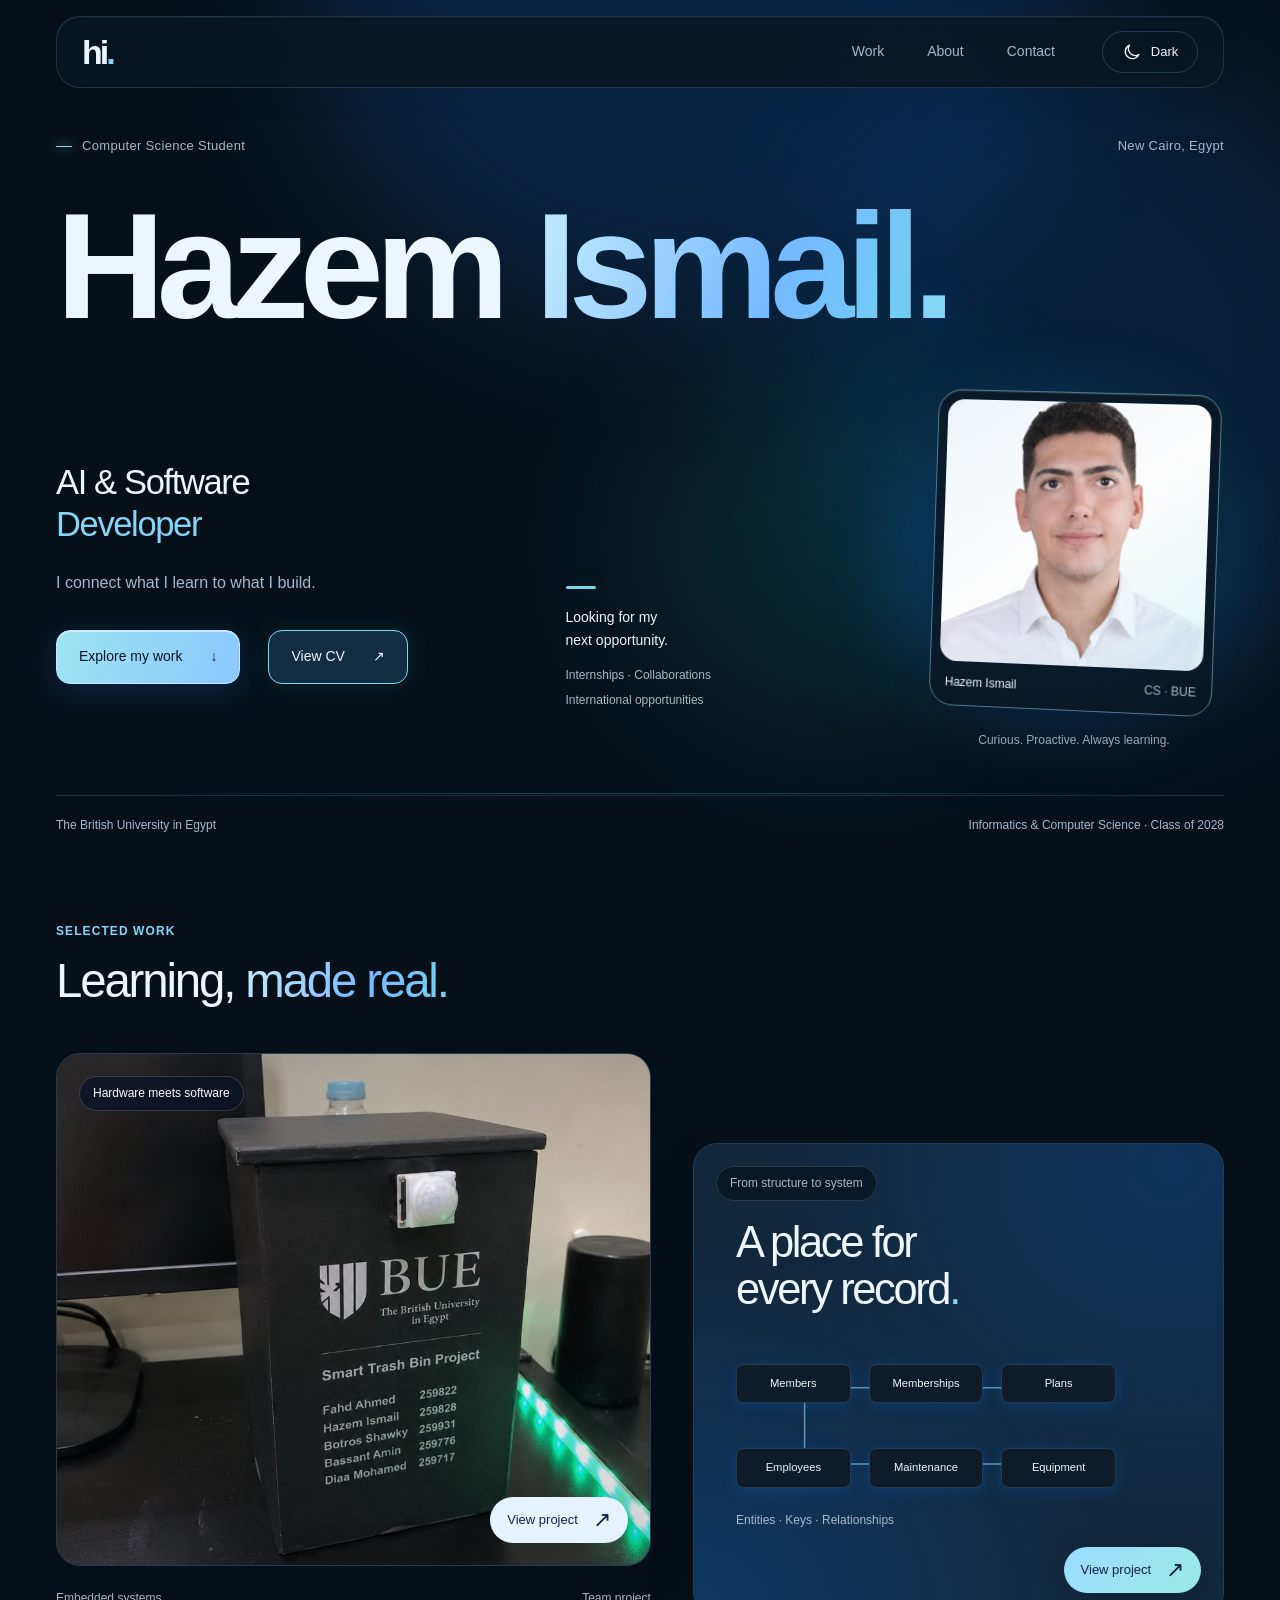
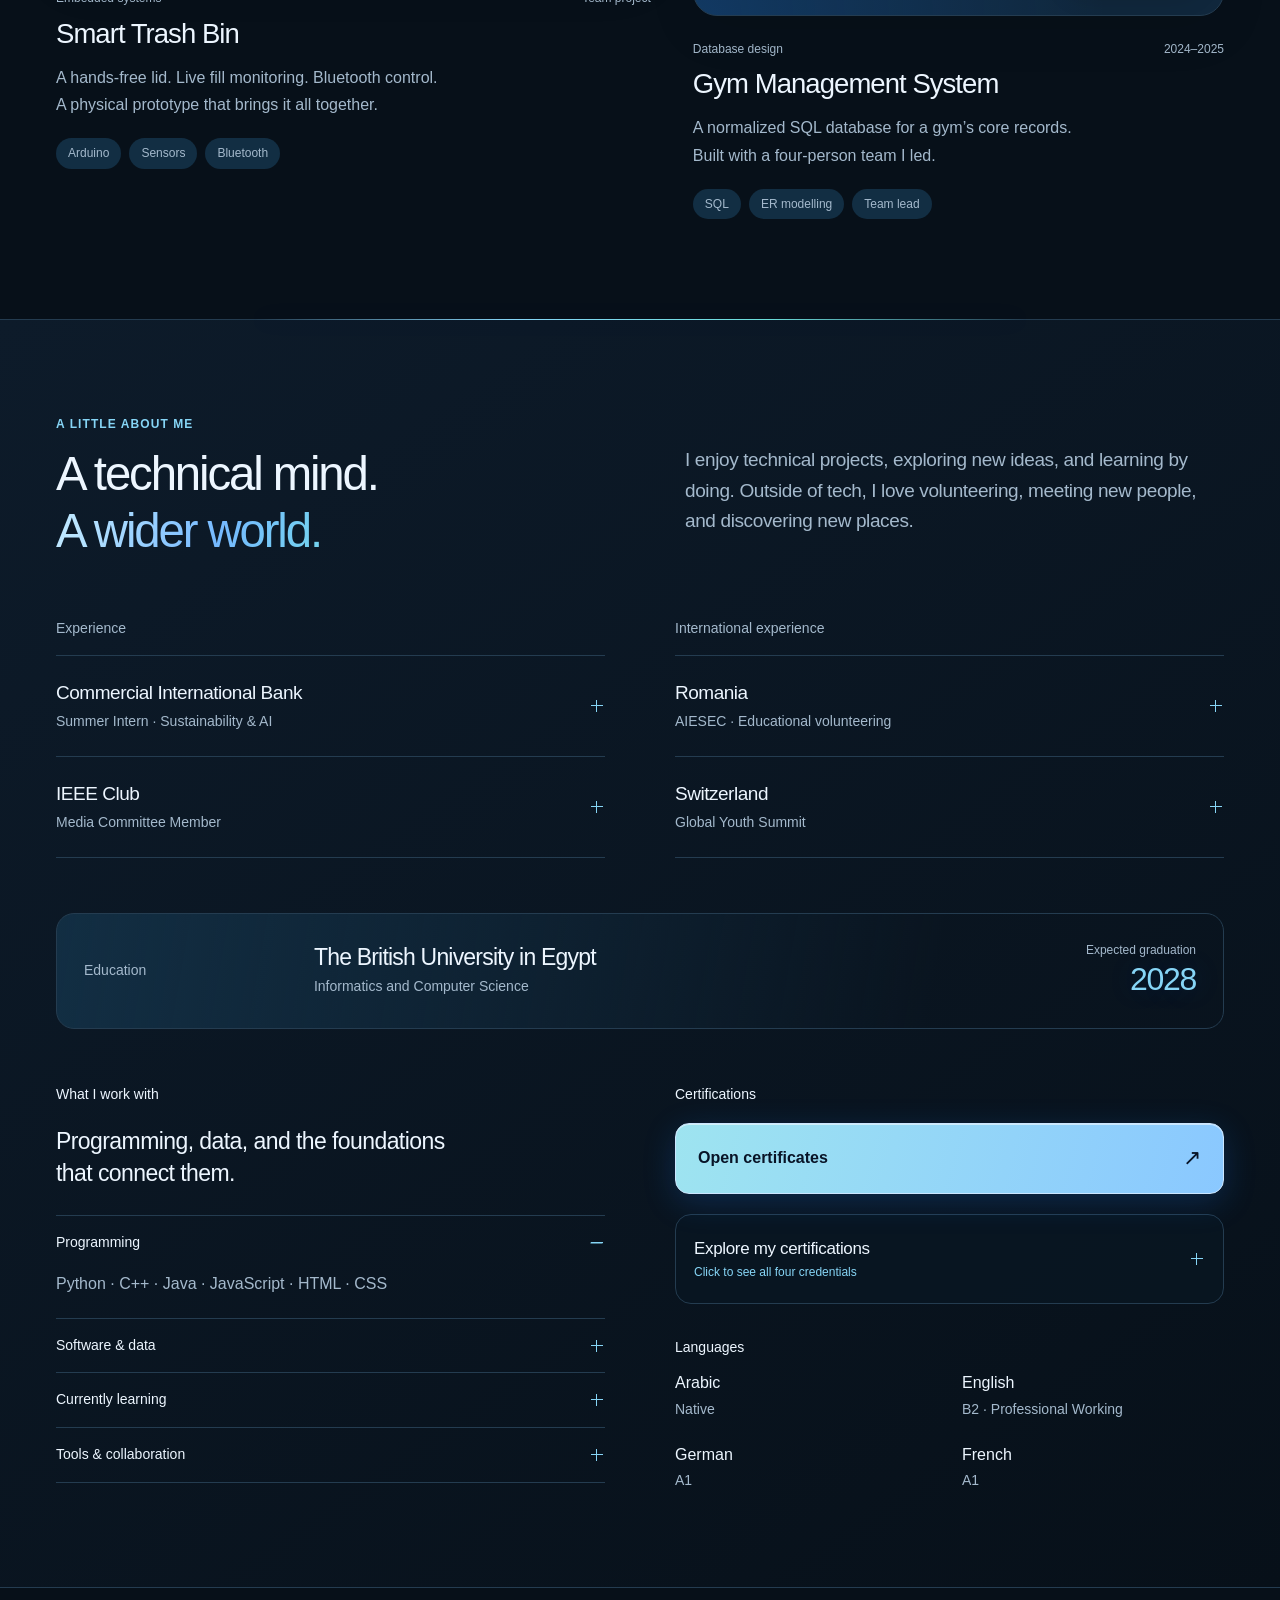
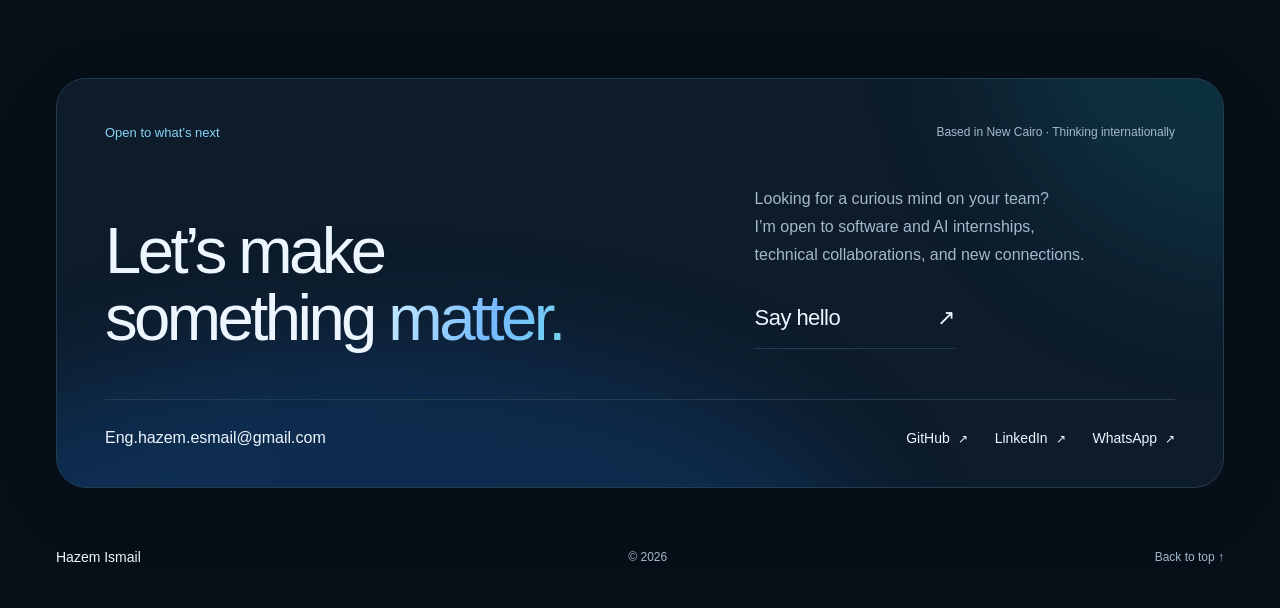
==== commit 5dee6519: "Update index.html" ====
--- a/index.html
+++ b/index.html
@@ -108,7 +108,7 @@
             <h3 class="group-title" id="international-title">International experience</h3>
             <details class="story">
               <summary><span class="story-title">Romania<span>AIESEC · Educational volunteering</span></span><span class="expand-icon" aria-hidden="true"></span></summary>
-              <div class="story-body"><p class="detail-meta">August 2025</p><p>Educational volunteering with children, focused on chess, robotics, technology, intercultural exchange, and teamwork.</p></div>
+              <div class="story-body"><p class="detail-meta">August 2026</p><p>Educational volunteering with children, focused on chess, robotics, technology, intercultural exchange, and teamwork.</p></div>
             </details>
             <details class="story">
               <summary><span class="story-title">Switzerland<span>Global Youth Summit</span></span><span class="expand-icon" aria-hidden="true"></span></summary>
--- a/style.css
+++ b/style.css
@@ -0,0 +1,2357 @@
+/* Edit the colour tokens here to change the two themes. No external assets or fonts. */
+:root {
+  color-scheme:light;
+  --page-width:1280px;
+  font-family:"Helvetica Neue",Helvetica,Arial,sans-serif;
+  font-synthesis:none;
+  --bg:#f0f6fa;
+  --surface:#f9fcff;
+  --ink:#142739;
+  --muted:#3b5265;
+  --line:#cad9e5;
+  --accent:#075eb5;
+  --accent-soft:#e1eef8;
+  --inverse:#fff;
+  --diagram:#e5f0f8;
+  --accent-two:#007982;
+  --glow-blue:rgba(42,133,225,.16);
+  --glow-cyan:rgba(25,184,205,.13);
+  --glow-deepblue:rgba(38,101,186,.14);
+  --glass:rgba(249,252,255,.82);
+  --name-gradient:linear-gradient(110deg,#085bb8 5%,#0a73a8 46%,#087b86 95%);
+  --shadow:0 24px 90px #243f7326;
+}
+:root[data-theme="dark"] {
+  color-scheme:dark;
+  --bg:#071019;
+  --surface:#0d1b2a;
+  --ink:#edf6ff;
+  --muted:#a4b9cc;
+  --line:#243c50;
+  --accent:#86d5f6;
+  --accent-soft:#122e43;
+  --inverse:#071019;
+  --diagram:#10273c;
+  --accent-two:#6bddd9;
+  --glow-blue:rgba(21,119,235,.22);
+  --glow-cyan:rgba(22,190,203,.13);
+  --glow-deepblue:rgba(15,92,181,.24);
+  --glass:rgba(9,22,34,.84);
+  --name-gradient:linear-gradient(110deg,#bce6ff 5%,#75b9ff 35%,#73dfe8 66%,#c5f3f1 95%);
+  --shadow:0 24px 90px #0009;
+}
+
+*,*::before,*::after {
+  box-sizing:border-box;
+}
+
+html {
+  scroll-behavior:smooth;
+  scroll-padding-top:100px;
+}
+
+body {
+  margin:0;
+  background:var(--bg);
+  color:var(--ink);
+  font-size:1rem;
+  line-height:1.55;
+  -webkit-font-smoothing:antialiased;
+}
+
+body.modal-open {
+  overflow:hidden;
+}
+
+button,a,input,summary {
+  -webkit-tap-highlight-color:transparent;
+}
+
+button,a,summary {
+  touch-action:manipulation;
+}
+
+button {
+  font:inherit;
+  cursor:pointer;
+  color:inherit;
+}
+
+a {
+  color:inherit;
+  text-decoration:none;
+}
+
+button:disabled {
+  cursor:default;
+}
+
+img,video {
+  display:block;
+  max-width:100%;
+  height:auto;
+}
+
+figure,h1,h2,h3,h4,p {
+  margin:0;
+}
+
+button {
+  border:0;
+}
+
+::selection {
+  background:var(--accent);
+  color:var(--inverse);
+}
+
+:focus-visible {
+  outline:3px solid var(--accent);
+  outline-offset:6px;
+}
+
+.wrap {
+  width:min(var(--page-width),calc(100% - 112px));
+  margin-inline:auto;
+}
+
+.skip-link {
+  position:fixed;
+  left:20px;
+  top:12px;
+  padding:12px 20px;
+  background:var(--ink);
+  color:var(--bg);
+  z-index:100;
+  transform:translateY(-150%);
+}
+
+.skip-link:focus {
+  transform:translateY(0);
+}
+
+.site-header {
+  position:sticky;
+  top:0;
+  z-index:20;
+  background:var(--bg);
+  border-bottom:1px solid var(--line);
+}
+
+.header-inner {
+  height:82px;
+  display:flex;
+  align-items:center;
+  justify-content:space-between;
+}
+
+.wordmark {
+  font-size:2.375rem;
+  line-height:1;
+  font-weight:800;
+  letter-spacing:-4px;
+  padding-right:8px;
+}
+
+.wordmark span {
+  color:var(--accent);
+}
+
+.main-nav {
+  display:flex;
+  gap:38px;
+  margin-left:auto;
+  margin-right:48px;
+  font-size:0.875rem;
+  font-weight:500;
+}
+
+.main-nav a {
+  padding-block:12px;
+  position:relative;
+}
+
+.main-nav a::after {
+  content:"";
+  height:2px;
+  position:absolute;
+  bottom:6px;
+  left:0;
+  right:0;
+  background:var(--accent);
+  transform:scaleX(0);
+  transform-origin:left;
+  transition:transform .2s;
+}
+
+.main-nav a:hover::after,.main-nav a[aria-current="location"]::after {
+  transform:scaleX(1);
+}
+
+.theme-toggle {
+  display:grid;
+  place-items:center;
+  width:44px;
+  height:44px;
+  background:none;
+  border:1px solid var(--line);
+  border-radius:50%;
+}
+
+.theme-toggle:hover {
+  border-color:var(--ink);
+}
+
+.theme-toggle svg {
+  fill:none;
+  stroke:currentColor;
+  stroke-width:1.5;
+}
+
+.theme-toggle svg path {
+  fill:currentColor;
+  stroke:none;
+}
+
+.hero {
+  padding-top:38px;
+}
+
+.hero-topline {
+  display:flex;
+  justify-content:space-between;
+  color:var(--muted);
+  font-size:0.875rem;
+}
+
+h1 {
+  font-size:clamp(4.5rem,12.4vw,11.125rem);
+  font-weight:500;
+  letter-spacing:-.05em;
+  line-height:1.12;
+  margin:14px 0 37px;
+  margin-left:-.055em;
+  white-space:nowrap;
+}
+
+.name-period {
+  color:var(--accent);
+}
+
+.hero-bottom {
+  display:grid;
+  grid-template-columns:1.4fr .7fr .85fr;
+  gap:35px;
+  align-items:start;
+}
+
+.hero-intro {
+  padding-top:4px;
+}
+
+.role {
+  font-size:clamp(1.75rem,2.65vw,2.5rem);
+  line-height:1.13;
+  letter-spacing:-.04em;
+  font-weight:500;
+}
+
+.intro-copy {
+  color:var(--muted);
+  margin-top:24px;
+  max-width:450px;
+}
+
+.hero-actions {
+  display:flex;
+  align-items:center;
+  gap:30px;
+  margin-top:30px;
+}
+
+.button {
+  display:inline-flex;
+  align-items:center;
+  justify-content:space-between;
+  gap:28px;
+  min-height:50px;
+  padding:13px 22px;
+  font-size:0.875rem;
+  font-weight:500;
+  border:1px solid transparent;
+  transition:background .2s,color .2s,transform .2s;
+}
+
+.button-solid {
+  background:var(--ink);
+  color:var(--bg);
+}
+
+.button-solid:hover {
+  background:var(--accent);
+  color:var(--inverse);
+  transform:translateY(-2px);
+}
+
+.text-link {
+  display:inline-flex;
+  align-items:center;
+  gap:16px;
+  font-size:0.875rem;
+  min-height:44px;
+  border-bottom:1px solid var(--line);
+  transition:border-color .2s;
+}
+
+.text-link:hover {
+  border-color:var(--accent);
+  color:var(--accent);
+}
+
+.hero-aside {
+  align-self:end;
+  margin-bottom:35px;
+  border-left:2px solid var(--accent);
+  padding-left:18px;
+}
+
+.hero-aside p {
+  font-weight:500;
+  font-size:1rem;
+  line-height:1.4;
+  margin-bottom:10px;
+}
+
+.hero-aside>span {
+  color:var(--muted);
+  font-size:0.75rem;
+  line-height:1.6;
+}
+
+.portrait {
+  width:100%;
+  max-width:310px;
+  justify-self:end;
+}
+
+.portrait img {
+  width:100%;
+  aspect-ratio:1.12;
+  object-fit:cover;
+  object-position:center 39%;
+  filter:grayscale(1);
+}
+
+.portrait figcaption {
+  font-size:0.75rem;
+  color:var(--muted);
+  padding-top:10px;
+}
+
+.hero-foot {
+  display:flex;
+  justify-content:space-between;
+  border-top:1px solid var(--line);
+  margin-top:43px;
+  padding-top:15px;
+  font-size:0.75rem;
+  color:var(--muted);
+}
+
+.work-section {
+  padding-block:110px 105px;
+}
+
+.section-heading {
+  display:flex;
+  justify-content:space-between;
+  align-items:end;
+  gap:30px;
+  margin-bottom:38px;
+}
+
+.eyebrow {
+  font-size:0.875rem;
+  color:var(--accent);
+  font-weight:500;
+  margin-bottom:12px;
+}
+
+h2 {
+  font-size:clamp(2rem,3.5vw,3rem);
+  line-height:1.12;
+  letter-spacing:-.045em;
+  font-weight:500;
+}
+
+.section-heading>p {
+  font-size:0.875rem;
+  color:var(--muted);
+  line-height:1.65;
+}
+
+.work-grid {
+  display:grid;
+  grid-template-columns:1.12fr 1fr;
+  gap:40px;
+}
+
+.project-gym {
+  padding-top:95px;
+}
+
+.project-cover {
+  display:block;
+  position:relative;
+  overflow:hidden;
+  aspect-ratio:1.16;
+  background:var(--diagram);
+}
+
+.bin-cover img {
+  width:100%;
+  height:100%;
+  object-fit:cover;
+  object-position:50% 59%;
+  transition:transform .65s cubic-bezier(.2,.7,.2,1);
+}
+
+.bin-cover:hover img {
+  transform:scale(1.025);
+}
+
+.cover-label {
+  position:absolute;
+  top:22px;
+  left:22px;
+  font-size:0.75rem;
+  color:#fff;
+  background:#171a1b;
+  padding:5px 10px;
+  z-index:1;
+}
+
+.cover-open {
+  display:grid;
+  place-items:center;
+  position:absolute;
+  bottom:22px;
+  right:22px;
+  border-radius:50%;
+  width:46px;
+  height:46px;
+  background:#fff;
+  color:#171a1b;
+  font-size:1.5rem;
+  transition:transform .25s;
+}
+
+.project-cover:hover .cover-open {
+  transform:rotate(45deg);
+}
+
+.gym-cover {
+  background:var(--diagram);
+  border:1px solid var(--line);
+}
+
+.gym-cover .cover-label {
+  color:var(--muted);
+  background:none;
+  padding:0;
+}
+
+.gym-cover .cover-open {
+  background:var(--ink);
+  color:var(--bg);
+}
+
+.database-art {
+  height:auto;
+  min-height:100%;
+  display:flex;
+  flex-direction:column;
+  justify-content:center;
+  padding:58px 40px 28px;
+}
+
+.db-heading {
+  font-size:clamp(1.5rem,3.15vw,2.75rem);
+  line-height:1.08;
+  letter-spacing:-.055em;
+  font-weight:500;
+  margin-bottom:22px;
+}
+
+.db-heading>span {
+  color:var(--accent);
+}
+
+.entity-list {
+  position:relative;
+  display:grid;
+  gap:4px;
+  padding-left:23px;
+  max-width:260px;
+}
+
+.entity-list::before {
+  content:"";
+  position:absolute;
+  left:0;
+  top:0;
+  bottom:19px;
+  width:1px;
+  background:var(--muted);
+}
+
+.entity-list>div {
+  position:relative;
+  font-size:0.875rem;
+  line-height:1.4;
+  border-bottom:1px solid var(--line);
+  padding:7px 0;
+  display:flex;
+  gap:10px;
+  align-items:center;
+}
+
+.entity-list>div::before {
+  content:"";
+  position:absolute;
+  width:23px;
+  height:1px;
+  left:-23px;
+  top:50%;
+  background:var(--muted);
+}
+
+.entity-list i {
+  width:5px;
+  height:5px;
+  background:var(--accent);
+  margin-left:9px;
+}
+
+.db-caption {
+  font-size:0.75rem;
+  color:var(--muted);
+  margin-top:19px;
+}
+
+.project-meta {
+  display:flex;
+  justify-content:space-between;
+  gap:15px;
+  color:var(--muted);
+  font-size:0.75rem;
+  margin:20px 0 8px;
+}
+
+h3 {
+  font-size:clamp(1.4375rem,2.2vw,1.875rem);
+  font-weight:500;
+  letter-spacing:-.035em;
+  line-height:1.2;
+}
+
+.project h3 a {
+  overflow-wrap:anywhere;
+  display:flex;
+  gap:18px;
+  justify-content:space-between;
+  align-items:start;
+}
+
+.project h3 a>span {
+  font-size:1.375rem;
+  opacity:0;
+  transition:opacity .2s;
+}
+
+.project h3 a:hover {
+  color:var(--accent);
+}
+
+.project h3 a:hover>span,.project h3 a:focus-visible>span {
+  opacity:1;
+}
+
+.project>p {
+  color:var(--muted);
+  font-size:1rem;
+  margin-top:14px;
+  line-height:1.7;
+}
+
+.project-tags {
+  display:flex;
+  gap:8px;
+  flex-wrap:wrap;
+  margin-top:18px;
+}
+
+.project-tags>span {
+  font-size:0.75rem;
+  border:1px solid var(--line);
+  border-radius:3px;
+  padding:3px 8px;
+  color:var(--muted);
+}
+
+.about-section {
+  padding-block:85px 95px;
+  background:var(--surface);
+  border-block:1px solid var(--line);
+}
+
+.about-intro {
+  display:grid;
+  grid-template-columns:1fr 1fr;
+  gap:90px;
+  margin-bottom:58px;
+}
+
+.about-intro>p {
+  max-width:520px;
+  font-size:1.25rem;
+  line-height:1.6;
+  letter-spacing:-.02em;
+  padding-top:30px;
+}
+
+.experience-grid {
+  display:grid;
+  grid-template-columns:1fr 1fr;
+  gap:70px;
+}
+
+.group-title {
+  font-size:0.875rem;
+  font-weight:500;
+  letter-spacing:0;
+  line-height:1.5;
+}
+
+.experience-group>.group-title {
+  margin-bottom:16px;
+  color:var(--muted);
+}
+
+details>summary {
+  cursor:pointer;
+  list-style:none;
+  display:flex;
+  align-items:center;
+  justify-content:space-between;
+  gap:22px;
+}
+
+summary::-webkit-details-marker {
+  display:none;
+}
+
+summary::marker {
+  content:"";
+}
+
+.story {
+  border-top:1px solid var(--line);
+}
+
+.story:last-child {
+  border-bottom:1px solid var(--line);
+}
+
+.story>summary {
+  padding:22px 0;
+  min-height:100px;
+}
+
+.story-title {
+  font-size:1.1875rem;
+  font-weight:500;
+  letter-spacing:-.025em;
+  line-height:1.3;
+}
+
+.story-title>span {
+  display:block;
+  font-size:0.875rem;
+  font-weight:400;
+  letter-spacing:0;
+  color:var(--muted);
+  margin-top:6px;
+}
+
+.expand-icon {
+  display:block;
+  width:16px;
+  height:16px;
+  flex:0 0 16px;
+  position:relative;
+  color:var(--muted);
+}
+
+.expand-icon::before,.expand-icon::after {
+  content:"";
+  position:absolute;
+  background:currentColor;
+}
+
+.expand-icon::before {
+  width:12px;
+  height:1px;
+  left:2px;
+  top:7px;
+}
+
+.expand-icon::after {
+  width:1px;
+  height:12px;
+  top:2px;
+  left:7px;
+  transition:transform .2s;
+}
+
+details[open]>summary .expand-icon::after {
+  transform:rotate(90deg);
+}
+
+summary:hover,.story[open] .story-title {
+  color:var(--accent);
+}
+
+.story-body {
+  padding:0 35px 25px 0;
+  color:var(--muted);
+  font-size:1rem;
+  max-width:530px;
+}
+
+.story-body .detail-meta {
+  font-size:0.75rem;
+  margin-bottom:10px;
+  color:var(--accent);
+}
+
+.education-strip {
+  border-block:1px solid var(--line);
+  padding:32px 0;
+  margin-top:55px;
+  display:grid;
+  grid-template-columns:.72fr 2fr 1fr;
+  gap:24px;
+  align-items:center;
+}
+
+.education-strip>.group-title {
+  color:var(--muted);
+}
+
+.education-strip h3 {
+  font-size:1.4375rem;
+}
+
+.education-strip p {
+  font-size:0.875rem;
+  color:var(--muted);
+  margin-top:5px;
+}
+
+.education-strip>span:last-child {
+  text-align:right;
+  font-size:0.75rem;
+  color:var(--muted);
+}
+
+.education-strip b {
+  display:block;
+  font-size:2rem;
+  font-weight:400;
+  line-height:1.3;
+  letter-spacing:-.04em;
+  color:var(--ink);
+}
+
+.knowledge-grid {
+  display:grid;
+  grid-template-columns:1fr 1fr;
+  gap:70px;
+  margin-top:55px;
+}
+
+.skills-intro {
+  font-size:1.4375rem;
+  line-height:1.4;
+  letter-spacing:-.025em;
+  margin:20px 0 26px;
+}
+
+.skill-row {
+  border-top:1px solid var(--line);
+}
+
+.skill-row:last-child {
+  border-bottom:1px solid var(--line);
+}
+
+.skill-row summary {
+  font-size:0.875rem;
+  font-weight:500;
+  padding:16px 0;
+}
+
+.skill-row p {
+  font-size:1rem;
+  line-height:1.8;
+  color:var(--muted);
+  padding:0 30px 19px 0;
+}
+
+.mini-heading {
+  flex-wrap:wrap;
+  display:flex;
+  justify-content:space-between;
+  gap:20px;
+  align-items:center;
+}
+
+.small-link {
+  font-size:0.875rem;
+  min-height:44px;
+  display:inline-flex;
+  align-items:center;
+  gap:7px;
+  text-decoration:underline;
+  text-underline-offset:4px;
+}
+
+.small-link:hover {
+  color:var(--accent);
+}
+
+.certificate-list {
+  margin-top:14px;
+  border-block:1px solid var(--line);
+}
+
+.certificate-list summary {
+  padding:22px 0;
+  font-size:1.1875rem;
+  line-height:1.4;
+  letter-spacing:-.02em;
+}
+
+.certificate-list summary>span>span {
+  display:block;
+  color:var(--muted);
+  font-size:0.75rem;
+  letter-spacing:0;
+  margin-top:4px;
+}
+
+.certificate-list ul {
+  list-style:none;
+  margin:0;
+  padding:0 30px 12px 0;
+}
+
+.certificate-list li {
+  padding-block:12px;
+  border-top:1px solid var(--line);
+}
+
+.certificate-list li b {
+  font-size:1rem;
+  font-weight:500;
+  display:block;
+}
+
+.certificate-list li span {
+  display:block;
+  font-size:0.875rem;
+  color:var(--muted);
+  margin-top:3px;
+}
+
+.languages {
+  margin-top:33px;
+}
+
+.languages dl {
+  margin:13px 0 0;
+  display:grid;
+  grid-template-columns:1fr 1fr;
+  gap:17px 25px;
+}
+
+.languages dt {
+  font-size:1rem;
+}
+
+.languages dd {
+  margin:3px 0 0;
+  font-size:0.875rem;
+  color:var(--muted);
+}
+
+.contact-section {
+  background:#bc3226;
+  color:#fff;
+  padding-block:47px 36px;
+}
+
+[data-theme="dark"] .contact-section {
+  background:#a82e24;
+}
+
+.contact-section :focus-visible {
+  outline-color:#fff;
+}
+
+.contact-topline {
+  display:flex;
+  justify-content:space-between;
+  gap:30px;
+  font-size:0.875rem;
+}
+
+.contact-topline>span {
+  font-size:0.75rem;
+  color:#ffe1dc;
+}
+
+.contact-main {
+  display:grid;
+  grid-template-columns:1.4fr 1fr;
+  align-items:end;
+  gap:40px;
+  margin-top:37px;
+  margin-bottom:47px;
+}
+
+.contact-main h2 {
+  font-size:clamp(2.375rem,5.8vw,5.125rem);
+  line-height:1.04;
+  letter-spacing:-.055em;
+}
+
+.contact-intro {
+  padding-bottom:3px;
+}
+
+.contact-intro p {
+  font-size:1rem;
+  line-height:1.75;
+  color:#ffe9e4;
+}
+
+.contact-cta {
+  display:inline-flex;
+  align-items:center;
+  justify-content:space-between;
+  min-width:200px;
+  padding:13px 0;
+  border-bottom:1px solid #fff8;
+  margin-top:19px;
+  font-size:1.375rem;
+  letter-spacing:-.025em;
+}
+
+.contact-cta:hover {
+  border-bottom-color:#fff;
+}
+
+.contact-cta>span {
+  transition:transform .2s;
+}
+
+.contact-cta:hover>span {
+  transform:translate(3px,-3px);
+}
+
+.contact-bottom {
+  display:flex;
+  justify-content:space-between;
+  gap:28px;
+  border-top:1px solid #fff5;
+  padding-top:20px;
+  align-items:center;
+}
+
+.email-link {
+  font-size:1rem;
+}
+
+.social-links {
+  flex-wrap:wrap;
+  row-gap:8px;
+  display:flex;
+  gap:27px;
+  font-size:0.875rem;
+}
+
+.social-links a,.email-link {
+  padding-block:6px;
+  text-decoration:underline;
+  text-decoration-color:transparent;
+  text-underline-offset:5px;
+  transition:text-decoration-color .2s;
+}
+
+.social-links a:hover,.email-link:hover {
+  text-decoration-color:currentColor;
+}
+
+.social-links a>span {
+  font-size:0.75rem;
+  margin-left:4px;
+}
+
+.site-footer {
+  display:flex;
+  justify-content:space-between;
+  align-items:center;
+  gap:20px;
+  padding-block:25px;
+  font-size:0.75rem;
+  color:var(--muted);
+}
+
+.footer-name {
+  color:var(--ink);
+  font-size:0.875rem;
+  font-weight:500;
+}
+
+.site-footer a:last-child {
+  padding-block:7px;
+}
+
+.project-details-fallback {
+  padding-block:35px;
+}
+
+.project-details-fallback:empty {
+  display:none;
+}
+
+.case-study {
+  border-block:1px solid var(--line);
+  padding-block:15px;
+}
+
+.project-dialog {
+  border:1px solid var(--line);
+  padding:0;
+  background:var(--surface);
+  color:var(--ink);
+  width:min(1000px,calc(100% - 64px));
+  max-width:none;
+  max-height:calc(100dvh - 64px);
+  margin:auto;
+  box-shadow:var(--shadow);
+  overscroll-behavior:contain;
+}
+
+.project-dialog::backdrop {
+  background:#080e14b3;
+  backdrop-filter:blur(6px);
+}
+
+.project-dialog[open] {
+  animation:dialog-enter .28s cubic-bezier(.2,.7,.2,1);
+}
+
+.case-header {
+  display:flex;
+  align-items:center;
+  justify-content:space-between;
+  gap:20px;
+  padding:17px 35px;
+  border-bottom:1px solid var(--line);
+  background:var(--surface);
+  position:sticky;
+  top:0;
+  z-index:3;
+}
+
+.case-header>span {
+  font-size:0.75rem;
+  color:var(--muted);
+}
+
+.dialog-close {
+  display:inline-flex;
+  gap:20px;
+  align-items:center;
+  background:var(--bg);
+  border:1px solid var(--line);
+  padding:8px 14px;
+  min-height:42px;
+  font-size:0.875rem;
+}
+
+.dialog-close:hover {
+  border-color:var(--accent);
+  color:var(--accent);
+}
+
+.dialog-close>span {
+  font-size:1.4375rem;
+  line-height:1;
+}
+
+.case-body {
+  padding:38px 45px 48px;
+}
+
+.case-body>h2 {
+  font-size:clamp(2rem,4.5vw,3.5rem);
+  max-width:750px;
+}
+
+.case-lead {
+  font-size:1.3125rem;
+  line-height:1.5;
+  color:var(--muted);
+  margin:18px 0 32px;
+  max-width:630px;
+  letter-spacing:-.02em;
+}
+
+.media-tabs {
+  flex-wrap:wrap;
+  display:flex;
+  gap:26px;
+  border-bottom:1px solid var(--line);
+  margin-bottom:20px;
+}
+
+.media-tabs button {
+  min-height:48px;
+  padding:10px 0;
+  background:none;
+  font-size:0.875rem;
+  border-bottom:2px solid transparent;
+  margin-bottom:-1px;
+  color:var(--muted);
+}
+
+.media-tabs button[aria-selected="true"] {
+  border-bottom-color:var(--accent);
+  color:var(--ink);
+}
+
+.media-tabs button:hover {
+  color:var(--accent);
+}
+
+.media-stage {
+  background:var(--bg);
+  height:390px;
+  display:flex;
+  align-items:center;
+  justify-content:center;
+  border:1px solid var(--line);
+}
+
+.media-stage img,.media-stage video {
+  width:100%;
+  height:100%;
+  object-fit:contain;
+}
+
+.video-stage {
+  background:#101314;
+}
+
+.poster-stage {
+  height:auto;
+  min-height:180px;
+}
+
+.media-panel figcaption {
+  display:flex;
+  justify-content:space-between;
+  gap:20px;
+  color:var(--muted);
+  font-size:0.75rem;
+  margin-top:10px;
+}
+
+.media-panel figcaption a {
+  color:var(--ink);
+  text-decoration:underline;
+  text-underline-offset:3px;
+}
+
+.case-overview {
+  display:grid;
+  grid-template-columns:1fr 2.4fr;
+  gap:30px;
+  padding-block:34px;
+  margin-top:15px;
+  border-bottom:1px solid var(--line);
+}
+
+.case-overview h3,.components h3 {
+  font-size:1.125rem;
+  letter-spacing:-.02em;
+}
+
+.case-overview p,.components p {
+  font-size:1rem;
+  line-height:1.75;
+  color:var(--muted);
+}
+
+.feature-list {
+  display:grid;
+  grid-template-columns:1fr 1fr 1fr;
+  gap:28px;
+  margin-top:30px;
+}
+
+.feature-list h3 {
+  font-size:1.125rem;
+  letter-spacing:-.025em;
+  margin-bottom:12px;
+}
+
+.feature-list p {
+  font-size:1rem;
+  color:var(--muted);
+  line-height:1.7;
+}
+
+.components {
+  display:grid;
+  grid-template-columns:1fr 2.4fr;
+  gap:30px;
+  border-top:1px solid var(--line);
+  padding-top:28px;
+  margin-top:33px;
+}
+
+.project-facts {
+  display:grid;
+  grid-template-columns:1fr 1fr 1.5fr;
+  gap:24px;
+  border-block:1px solid var(--line);
+  padding:23px 0;
+  margin:0 0 30px;
+}
+
+.project-facts dt {
+  font-size:0.75rem;
+  color:var(--muted);
+}
+
+.project-facts dd {
+  font-size:1rem;
+  margin:5px 0 0;
+}
+
+.system-figure {
+  background:var(--diagram);
+  padding:34px 30px 23px;
+}
+
+.system-root {
+  width:fit-content;
+  margin-inline:auto;
+  font-size:1.4375rem;
+  letter-spacing:-.035em;
+  border:1px solid var(--muted);
+  padding:14px 28px;
+  position:relative;
+}
+
+.system-root::after {
+  content:"";
+  position:absolute;
+  left:50%;
+  bottom:-25px;
+  height:24px;
+  width:1px;
+  background:var(--muted);
+}
+
+.system-entities {
+  display:grid;
+  grid-template-columns:1fr 1fr 1fr;
+  gap:15px;
+  margin-top:48px;
+  position:relative;
+}
+
+.system-entities::before {
+  content:"";
+  position:absolute;
+  top:-24px;
+  height:1px;
+  background:var(--muted);
+  left:16.1%;
+  right:16.1%;
+}
+
+.system-entities>span {
+  position:relative;
+  border:1px solid var(--line);
+  padding:16px 10px;
+  text-align:center;
+  background:var(--surface);
+  font-size:0.875rem;
+  line-height:1.4;
+}
+
+.system-entities>span::before {
+  content:"";
+  position:absolute;
+  top:-25px;
+  left:50%;
+  height:24px;
+  width:1px;
+  background:var(--muted);
+}
+
+.system-figure figcaption {
+  font-size:0.75rem;
+  color:var(--muted);
+  text-align:center;
+  margin-top:23px;
+}
+
+[hidden] {
+  display:none!important;
+}
+
+@keyframes dialog-enter {
+  from {
+    opacity:0;
+    transform:translateY(14px);
+  }
+  to {
+    opacity:1;
+    transform:translateY(0);
+  }
+}
+
+@media(min-width:1500px) {
+  h1 {
+    font-size:11.125rem;
+  }
+}
+
+@media(max-width:1100px) {
+  .wrap {
+    width:calc(100% - 72px);
+  }
+  .hero-bottom {
+    grid-template-columns:1.4fr 1fr;
+  }
+  .hero-aside {
+    display:none;
+  }
+  .portrait {
+    max-width:280px;
+  }
+  .work-grid {
+    gap:28px;
+  }
+  .database-art {
+    padding:55px 28px 22px;
+  }
+  .db-heading {
+    font-size:2.125rem;
+  }
+  .project-gym {
+    padding-top:65px;
+  }
+  .hero-foot {
+    font-size:0.75rem;
+  }
+  .desktop-break {
+    display:none;
+  }
+}
+
+@media(max-width:760px) {
+  html {
+    scroll-padding-top:84px;
+  }
+  .wrap {
+    width:calc(100% - 40px);
+  }
+  .header-inner {
+    height:68px;
+  }
+  .wordmark {
+    font-size:2.0625rem;
+  }
+  .main-nav {
+    gap:24px;
+    margin-right:22px;
+  }
+  .theme-toggle {
+    width:40px;
+    height:40px;
+  }
+  .hero {
+    padding-top:27px;
+  }
+  .hero-topline {
+    font-size:0.75rem;
+  }
+  h1 {
+    font-size:12.2vw;
+    margin-top:22px;
+    margin-bottom:30px;
+    letter-spacing:-.05em;
+  }
+  .hero-bottom {
+    gap:22px;
+    grid-template-columns:1.3fr .7fr;
+  }
+  .role {
+    font-size:1.6875rem;
+  }
+  .intro-copy {
+    margin-top:19px;
+    font-size:0.875rem;
+  }
+  .hero-actions {
+    gap:20px;
+    margin-top:23px;
+    flex-wrap:wrap;
+  }
+  .button {
+    padding:12px 16px;
+    gap:20px;
+  }
+  .portrait {
+    max-width:220px;
+  }
+  .portrait img {
+    aspect-ratio:.84;
+    object-position:50% 40%;
+  }
+  .portrait figcaption {
+    font-size:0.75rem;
+    line-height:1.4;
+  }
+  .hero-foot {
+    gap:25px;
+    margin-top:28px;
+    padding-top:13px;
+    line-height:1.5;
+  }
+  .hero-foot>span {
+    max-width:50%;
+  }
+  .hero-foot>span:last-child {
+    text-align:right;
+  }
+  .work-section {
+    padding-block:72px;
+  }
+  .section-heading {
+    margin-bottom:27px;
+  }
+  .section-heading>p {
+    display:none;
+  }
+  .eyebrow {
+    font-size:0.875rem;
+    margin-bottom:10px;
+  }
+  .work-grid {
+    gap:46px;
+    grid-template-columns:1fr;
+  }
+  .project-gym {
+    padding-top:0;
+  }
+  .project-cover {
+    aspect-ratio:1.22;
+  }
+  .db-heading {
+    font-size:2.5rem;
+  }
+  .database-art {
+    padding:65px 32px 28px;
+  }
+  .entity-list {
+    max-width:65%;
+  }
+  .project h3 {
+    font-size:1.75rem;
+  }
+  .project h3 a>span {
+    opacity:1;
+  }
+  .project>p {
+    font-size:1rem;
+  }
+  .project-meta {
+    margin-top:17px;
+  }
+}
+
+@media(max-width:430px) {
+  .main-nav {
+    gap:18px;
+    margin-right:18px;
+  }
+  .hero-bottom {
+    grid-template-columns:minmax(0,1fr) 108px;
+    gap:17px;
+  }
+  .role {
+    font-size:1.5625rem;
+  }
+  .portrait img {
+    aspect-ratio:.72;
+  }
+  .portrait figcaption {
+    font-size:0.75rem;
+  }
+  .intro-copy {
+    font-size:1rem;
+  }
+  .hero-actions {
+    gap:10px 18px;
+  }
+  .hero-actions .text-link {
+    min-height:40px;
+  }
+  .button {
+    font-size:0.875rem;
+    gap:16px;
+  }
+  .hero-foot {
+    font-size:0.75rem;
+    gap:15px;
+  }
+  .hero-topline {
+    gap:18px;
+    align-items:start;
+  }
+  .hero-topline>span:last-child {
+    text-align:right;
+  }
+  .database-art {
+    padding:59px 25px 23px;
+  }
+  .db-heading {
+    font-size:2.125rem;
+    margin-bottom:14px;
+  }
+  .entity-list>div {
+    padding:5px 0;
+  }
+  .db-caption {
+    margin-top:13px;
+  }
+  .cover-label {
+    left:20px;
+    top:18px;
+  }
+  .cover-open {
+    bottom:18px;
+    right:18px;
+  }
+  .project h3 {
+    font-size:1.5625rem;
+  }
+}
+
+@media(max-width:1100px) {
+  .about-intro {
+    gap:45px;
+  }
+  .experience-grid,.knowledge-grid {
+    gap:40px;
+  }
+  .education-strip {
+    grid-template-columns:.65fr 2fr 1fr;
+  }
+  .contact-main {
+    grid-template-columns:1.2fr 1fr;
+    gap:32px;
+  }
+  .contact-main h2 {
+    font-size:6vw;
+  }
+  .contact-intro br {
+    display:none;
+  }
+  .contact-bottom {
+    gap:20px;
+  }
+  .social-links {
+    gap:20px;
+  }
+  .case-body {
+    padding-inline:35px;
+  }
+}
+
+@media(max-width:760px) {
+  .about-section {
+    padding-block:60px;
+  }
+  .about-intro {
+    grid-template-columns:1fr;
+    gap:24px;
+    margin-bottom:40px;
+  }
+  .about-intro>p {
+    padding:0;
+    font-size:1.125rem;
+    max-width:580px;
+  }
+  .experience-grid {
+    grid-template-columns:1fr;
+    gap:35px;
+  }
+  .story>summary {
+    padding-block:20px;
+    min-height:90px;
+  }
+  .story-title {
+    font-size:1.1875rem;
+  }
+  .education-strip {
+    grid-template-columns:1fr auto;
+    gap:18px;
+    margin-top:35px;
+    padding-block:25px;
+  }
+  .education-strip>.group-title {
+    grid-column:1/-1;
+  }
+  .education-strip h3 {
+    font-size:1.375rem;
+  }
+  .education-strip>span:last-child {
+    max-width:6.25rem;
+  }
+  .education-strip p {
+    font-size:0.875rem;
+  }
+  .knowledge-grid {
+    grid-template-columns:1fr;
+    gap:40px;
+    margin-top:36px;
+  }
+  .skills-intro {
+    font-size:1.375rem;
+    margin-top:14px;
+  }
+  .credentials-languages {
+    display:grid;
+    grid-template-columns:1fr;
+    gap:30px;
+  }
+  .languages {
+    margin-top:0;
+  }
+  .contact-section {
+    padding-block:30px;
+  }
+  .contact-topline>span {
+    display:none;
+  }
+  .contact-main {
+    grid-template-columns:1fr;
+    gap:28px;
+    margin-top:28px;
+    margin-bottom:30px;
+  }
+  .contact-main h2 {
+    font-size:clamp(2.625rem,9vw,4.0625rem);
+  }
+  .contact-intro p {
+    font-size:1rem;
+    max-width:440px;
+  }
+  .contact-cta {
+    margin-top:16px;
+    font-size:1.375rem;
+    min-width:180px;
+  }
+  .contact-bottom {
+    flex-direction:column;
+    align-items:start;
+    gap:14px;
+  }
+  .social-links {
+    gap:27px;
+  }
+  .email-link {
+    font-size:1rem;
+    overflow-wrap:anywhere;
+  }
+  .site-footer {
+    font-size:0.75rem;
+    gap:15px;
+  }
+  .site-footer .footer-name {
+    font-size:0.875rem;
+  }
+  .project-dialog {
+    width:calc(100% - 24px);
+    max-height:calc(100dvh - 24px);
+  }
+  .case-header {
+    padding:12px 20px;
+    gap:12px;
+  }
+  .case-header>span {
+    max-width:190px;
+  }
+  .case-body {
+    padding:25px 22px 32px;
+  }
+  .case-lead {
+    font-size:1.125rem;
+    margin:15px 0 25px;
+  }
+  .case-body>h2 {
+    font-size:2.25rem;
+  }
+  .media-tabs {
+    gap:23px;
+  }
+  .media-tabs button {
+    font-size:0.875rem;
+  }
+  .media-stage {
+    height:330px;
+  }
+  .poster-stage {
+    height:auto;
+    min-height:0;
+  }
+  .case-overview {
+    grid-template-columns:1fr;
+    gap:15px;
+    padding-block:25px;
+  }
+  .feature-list {
+    grid-template-columns:1fr;
+    gap:23px;
+    margin-top:25px;
+  }
+  .feature-list h3 {
+    margin-bottom:8px;
+  }
+  .components {
+    grid-template-columns:1fr;
+    gap:15px;
+  }
+  .project-facts {
+    grid-template-columns:1fr 1fr;
+    gap:20px;
+  }
+  .project-facts>div:last-child {
+    grid-column:1/-1;
+  }
+  .system-figure {
+    padding:27px 15px 20px;
+  }
+  .system-entities {
+    gap:7px;
+  }
+  .system-entities>span {
+    font-size:0.75rem;
+    padding:12px 5px;
+  }
+  .system-root {
+    font-size:1.3125rem;
+  }
+  .media-panel figcaption {
+    gap:12px;
+  }
+  .dialog-close {
+    gap:12px;
+    flex-shrink:0;
+  }
+  .project-details-fallback {
+    padding-block:20px;
+  }
+}
+
+@media(max-width:360px) {
+  .wrap {
+    width:calc(100% - 32px);
+  }
+  .main-nav {
+    gap:14px;
+    margin-right:13px;
+    font-size:0.875rem;
+  }
+  .hero-bottom {
+    grid-template-columns:minmax(0,1fr) 88px;
+    gap:14px;
+  }
+  .role {
+    font-size:1.375rem;
+  }
+  .portrait figcaption {
+    font-size:0.75rem;
+  }
+  .button {
+    padding-inline:12px;
+    gap:9px;
+  }
+  .education-strip {
+    grid-template-columns:1fr;
+  }
+  .education-strip>span:last-child {
+    text-align:left;
+    max-width:none;
+  }
+  .education-strip b {
+    display:inline;
+    margin-left:10px;
+    font-size:1.375rem;
+  }
+  .case-body {
+    padding-inline:18px;
+  }
+  .case-header {
+    padding-inline:18px;
+  }
+  .case-header>span {
+    font-size:0.75rem;
+    max-width:135px;
+  }
+  .media-tabs {
+    gap:17px;
+  }
+  .media-tabs button {
+    font-size:0.75rem;
+  }
+  .system-entities {
+    grid-template-columns:1fr;
+    gap:10px;
+    margin-top:34px;
+  }
+  .system-entities::before,.system-entities>span::before {
+    display:none;
+  }
+  .system-root::after {
+    height:33px;
+    bottom:-34px;
+  }
+  .system-entities>span {
+    font-size:0.875rem;
+  }
+  .contact-main h2 {
+    font-size:2.4375rem;
+  }
+  .database-art {
+    padding-top:52px;
+  }
+  .db-heading {
+    font-size:1.8125rem;
+  }
+  .entity-list>div {
+    font-size:0.75rem;
+  }
+  .db-caption {
+    font-size:0.75rem;
+    margin-top:8px;
+  }
+}
+
+@media(prefers-reduced-motion:reduce) {
+  html {
+    scroll-behavior:auto;
+  }
+  *,*::before,*::after {
+    animation:none!important;
+    transition:none!important;
+  }
+}
+
+@media print {
+  .site-header,.hero-actions,.theme-toggle,.cover-open,.contact-cta,.project-details-fallback,.project-dialog,.site-footer>a:last-child {
+    display:none!important;
+  }
+  body {
+    background:#fff;
+    color:#111;
+    font-size:12pt;
+  }
+  .wrap {
+    width:100%;
+  }
+  .hero {
+    padding-top:0;
+  }
+  h1 {
+    font-size:70pt;
+  }
+  .hero-bottom {
+    grid-template-columns:1.5fr 1fr;
+  }
+  .hero-aside {
+    display:none;
+  }
+  .portrait {
+    max-width:170px;
+  }
+  .hero-foot {
+    margin-top:20px;
+  }
+  .work-section,.about-section {
+    padding-block:30px;
+  }
+  .work-grid {
+    gap:20px;
+  }
+  .project-gym {
+    padding-top:0;
+  }
+  .project-cover {
+    max-height:230px;
+  }
+  .database-art {
+    padding:40px 20px 20px;
+  }
+  .db-heading {
+    font-size:1.5625rem;
+  }
+  .project {
+    break-inside:avoid;
+  }
+  .contact-section {
+    background:#fff;
+    color:#111;
+    border-top:1px solid #ccc;
+    padding-block:25px;
+  }
+  .contact-main h2 {
+    font-size:32pt;
+  }
+  .contact-intro p,.contact-topline>span {
+    color:#333;
+  }
+  .contact-main {
+    margin:20px 0;
+  }
+  .about-intro>p {
+    font-size:15pt;
+  }
+  .experience-grid,.knowledge-grid {
+    gap:30px;
+  }
+  .story-title {
+    font-size:14pt;
+  }
+  .expand-icon {
+    display:none;
+  }
+  .about-section {
+    background:#fff;
+  }
+  .contact-main,.contact-bottom {
+    display:block;
+  }
+  .social-links {
+    margin-top:12px;
+  }
+  .site-footer {
+    padding-block:16px;
+  }
+}
+/* Let enlarged text reflow without hiding navigation or project information. */
+.hero-intro, .experience-group, .knowledge-grid>*, .contact-main>*, .hero-bottom>* { min-width:0; }
+.role, h2, h3, .portrait figcaption { overflow-wrap:anywhere; }
+.site-footer { flex-wrap:wrap; }
+.cover-label { max-width:calc(100% - 44px); }
+@media(max-width:760px) {
+  .header-inner {
+    display:grid;
+    grid-template-columns:auto minmax(0,1fr) 40px;
+    gap:14px;
+    height:auto;
+    min-height:68px;
+    padding-block:12px;
+  }
+  .main-nav {
+    flex-wrap:wrap;
+    gap:0 18px;
+    justify-content:flex-end;
+    margin:0;
+  }
+  .main-nav a { padding-block:7px; }
+  .contact-main { grid-template-columns:minmax(0,1fr); }
+}
+
+/* ── Luminous edition: atmosphere, materials, and motion ── */
+
+main { position:relative; isolation:isolate; }
+.header-actions { display:flex; align-items:center; gap:8px; }
+.site-header { background:none; border:0; top:16px; margin-top:16px; }
+.header-inner {
+  background:var(--glass);
+  border:1px solid color-mix(in srgb,var(--line) 80%,transparent);
+  border-radius:24px;
+  padding-inline:25px;
+  height:72px;
+  backdrop-filter:blur(22px);
+  -webkit-backdrop-filter:blur(22px);
+  box-shadow:0 8px 36px #0000000a,inset 0 1px 0 #ffffff0a;
+}
+.wordmark { font-size:2.125rem; letter-spacing:-3px; }
+.wordmark span { color:var(--accent); text-shadow:0 0 20px var(--glow-blue); }
+.main-nav { gap:9px; margin-right:30px; }
+.main-nav a { padding:8px 17px; border-radius:12px; color:var(--muted); transition:background .25s,color .25s; }
+.main-nav a::after { display:none; }
+.main-nav a:hover,.main-nav a[aria-current="location"] { background:var(--accent-soft); color:var(--ink); }
+.theme-toggle {
+  flex-shrink:0;
+  width:40px;
+  height:40px;
+  display:grid;
+  place-items:center;
+  border:1px solid var(--line);
+  border-radius:12px;
+  background:transparent;
+  transition:background .25s,border-color .25s,box-shadow .25s;
+}
+.theme-toggle:hover { border-color:var(--accent); background:var(--accent-soft); box-shadow:0 0 24px var(--glow-blue); }
+.ambient-stage { position:absolute; z-index:-1; inset:-105px 0 auto; height:1050px; overflow:hidden; pointer-events:none; contain:paint; }
+.aurora { position:absolute; border-radius:50%; filter:blur(75px); opacity:.9; }
+.aurora-blue { width:760px; height:640px; left:24%; top:-300px; background:var(--glow-blue); }
+.aurora-deepblue { width:570px; height:660px; right:-100px; top:60px; background:var(--glow-deepblue); }
+.aurora-cyan { width:420px; height:380px; right:18%; top:370px; background:var(--glow-cyan); }
+.horizon-light { position:absolute; top:810px; left:12%; width:76%; height:1px; background:linear-gradient(90deg,transparent,var(--accent),var(--accent-two),transparent); opacity:.22; box-shadow:0 0 38px 2px var(--glow-blue); }
+.hero { position:relative; padding-top:58px; }
+.hero-topline { font-size:.8125rem; letter-spacing:.025em; }
+.hero-topline>span:first-child { display:flex; align-items:center; gap:10px; }
+.hero-topline>span:first-child::before { content:""; width:16px; height:1px; background:var(--accent); box-shadow:0 0 10px var(--accent); flex-shrink:0; }
+h1 { font-size:clamp(4.5rem,12.1vw,10.75rem); font-weight:600; letter-spacing:-.055em; line-height:1.14; margin:28px 0 42px; }
+.name-first,.name-last { display:inline-block; }
+.name-last,.accent-text {
+  color:var(--accent);
+  background:var(--name-gradient);
+  background-size:180% 100%;
+  -webkit-background-clip:text;
+  background-clip:text;
+  -webkit-text-fill-color:transparent;
+}
+.name-period { -webkit-text-fill-color:var(--accent); color:var(--accent); text-shadow:0 0 35px var(--glow-blue); }
+.hero-bottom { grid-template-columns:1.25fr .65fr 1fr; gap:44px; align-items:center; }
+.role { font-size:clamp(1.75rem,2.7vw,2.5rem); line-height:1.2; font-weight:500; }
+.role-accent { color:var(--accent); }
+.intro-copy { line-height:1.8; max-width:420px; }
+.hero-actions { gap:28px; margin-top:32px; }
+.button { border-radius:14px; position:relative; overflow:hidden; min-height:54px; }
+.button-solid { color:#081427; background:linear-gradient(105deg,#9ee4f0,#8ac8ff); border-color:#cbe6ff; box-shadow:0 7px 30px var(--glow-blue),inset 0 1px 0 #fff8; }
+[data-theme="light"] .button-solid { background:linear-gradient(110deg,#0966b6,#087c92); color:#fff; border-color:#388aa9; }
+.button-solid::before { content:""; position:absolute; inset:0; background:linear-gradient(110deg,transparent 25%,#ffffff65 50%,transparent 75%); transform:translateX(-140%); transition:transform .7s; pointer-events:none; }
+.button-solid:hover::before { transform:translateX(140%); }
+.button-solid:hover { color:#081427; background:linear-gradient(105deg,#bdf4f5,#aed9ff); box-shadow:0 10px 42px var(--glow-blue); }
+[data-theme="light"] .button-solid:hover { color:#fff; background:linear-gradient(110deg,#0b72c6,#09889b); }
+.text-link { border-color:var(--line); color:var(--ink); }
+.hero-aside { align-self:end; margin-bottom:46px; border:0; padding-left:0; }
+.hero-aside p { font-size:.875rem; line-height:1.65; }
+.hero-aside p::before { content:""; display:block; width:30px; height:3px; margin-bottom:17px; border-radius:3px; background:linear-gradient(90deg,var(--accent),var(--accent-two)); box-shadow:0 0 20px var(--glow-blue); }
+.hero-aside>span { line-height:1.8; }
+.portrait { max-width:340px; position:relative; padding:8px; isolation:isolate; }
+.portrait::before { content:""; position:absolute; z-index:-1; inset:2% -9% 8%; border-radius:48%; background:conic-gradient(from 50deg,var(--glow-cyan),var(--glow-blue),var(--glow-deepblue),var(--glow-cyan)); filter:blur(34px); opacity:1; }
+.portrait-frame { border:1px solid color-mix(in srgb,var(--accent) 40%,var(--line)); background:var(--glass); border-radius:24px; padding:9px; box-shadow:0 22px 60px #0003,inset 0 1px 1px #ffffff25; transform:perspective(1100px) rotateY(-6deg) rotateZ(2deg); position:relative; transition:transform .6s cubic-bezier(.2,.65,.2,1); }
+.portrait-image { overflow:hidden; border-radius:17px; position:relative; }
+.portrait-image::after { content:""; position:absolute; inset:0; pointer-events:none; background:linear-gradient(145deg,#559edf18,transparent 50%,#44c2d424); }
+.portrait img { aspect-ratio:1; object-position:50% 38%; filter:grayscale(.25); transition:filter .6s,transform .8s; }
+.portrait-frame:hover img { filter:grayscale(0); transform:scale(1.025); }
+.portrait-label { display:flex; justify-content:space-between; gap:12px; padding:12px 6px 4px; font-size:.75rem; color:var(--ink); }
+.portrait-label>span:last-child { color:var(--muted); }
+.portrait figcaption { padding-top:20px; text-align:center; font-size:.75rem; }
+.hero-foot { margin-top:53px; padding-top:20px; border-color:color-mix(in srgb,var(--line) 65%,transparent); }
+.work-section { padding-block:112px 100px; }
+.eyebrow { letter-spacing:.09em; text-transform:uppercase; font-size:.75rem; font-weight:600; }
+h2 { font-size:clamp(2rem,3.7vw,3.25rem); line-height:1.2; }
+.section-heading { margin-bottom:43px; }
+.work-grid { gap:42px; }
+.project-gym { padding-top:90px; }
+.project-cover { border-radius:24px; border:1px solid var(--line); isolation:isolate; box-shadow:0 16px 50px #00000014; transition:transform .45s cubic-bezier(.2,.65,.2,1),border-color .3s,box-shadow .3s; }
+.project-cover::after { content:""; position:absolute; z-index:2; inset:0; border-radius:inherit; pointer-events:none; box-shadow:inset 0 1px 0 #ffffff28; background:radial-gradient(340px circle at var(--mx,50%) var(--my,20%),#9ec8ff22,transparent 65%); opacity:0; transition:opacity .35s; }
+.project-cover:hover::after { opacity:1; }
+.project-cover:hover { border-color:color-mix(in srgb,var(--accent) 65%,var(--line)); box-shadow:0 22px 65px #00000028,0 0 35px var(--glow-blue); }
+.bin-cover::before { content:""; position:absolute; inset:0; z-index:1; background:linear-gradient(180deg,#07101940,transparent 35%,#07101930); pointer-events:none; }
+.cover-label { border:1px solid #ffffff2b; border-radius:30px; padding:7px 13px; background:#0b1228b8; backdrop-filter:blur(10px); -webkit-backdrop-filter:blur(10px); font-size:.75rem; }
+.cover-open { z-index:3; background:#e7f2ff; color:#122548; box-shadow:0 4px 25px #0002; }
+.gym-cover { background:radial-gradient(ellipse at 90% 5%,var(--glow-deepblue),transparent 60%),radial-gradient(ellipse at 0% 100%,var(--glow-blue),transparent 55%),var(--diagram); }
+.gym-cover .cover-label { padding:7px 13px; border-color:var(--line); color:var(--muted); background:var(--glass); }
+.gym-cover .cover-open { background:linear-gradient(135deg,#9cddff,#9ae9e4); color:#102142; }
+.database-art { padding:75px 42px 38px; }
+.db-heading { font-size:clamp(1.5rem,3.4vw,3rem); margin-bottom:29px; }
+.entity-list { max-width:310px; gap:9px; }
+.entity-list>div { border:1px solid var(--line); background:var(--glass); border-radius:9px; padding:9px 12px; font-size:.8125rem; box-shadow:0 3px 10px #00000008; }
+.entity-list i { background:var(--accent); box-shadow:0 0 9px var(--glow-cyan); border-radius:50%; margin-left:0; }
+.entity-list::before,.entity-list>div::before { background:var(--accent); opacity:.45; }
+.db-caption { margin-top:23px; }
+.project-meta { margin-top:24px; font-size:.75rem; }
+.project h3 { margin-top:9px; font-size:clamp(1.5rem,2.15vw,1.9375rem); }
+.project-tags { gap:8px; margin-top:20px; }
+.project-tags>span { border-radius:30px; background:var(--accent-soft); border-color:transparent; padding:5px 11px; color:var(--muted); }
+.about-section { position:relative; background:linear-gradient(145deg,var(--surface),var(--bg)); border-block:1px solid var(--line); padding-block:95px; }
+.about-section::before { content:""; position:absolute; top:-1px; left:20%; right:20%; height:1px; background:linear-gradient(90deg,transparent,var(--accent),var(--accent-two),transparent); box-shadow:0 0 24px var(--glow-blue); }
+.about-intro>p { font-size:1.1875rem; color:var(--muted); }
+.story,.skill-row { transition:border-color .3s,background .3s; }
+.story>summary { padding-inline:10px; margin-inline:-10px; border-radius:10px; transition:background .3s; }
+.story>summary:hover { background:var(--accent-soft); }
+.story[open] { border-top-color:var(--accent); }
+.expand-icon { color:var(--accent); transition:transform .35s; }
+.story-body { animation:none; }
+.education-strip { background:linear-gradient(100deg,var(--accent-soft),transparent 75%); border:1px solid var(--line); border-radius:18px; padding:27px; }
+.education-strip b { color:var(--accent); text-shadow:0 0 28px var(--glow-blue); }
+.certificate-list { border-radius:14px; border:1px solid var(--line); padding-inline:18px; background:var(--glass); }
+.certificate-list>summary { font-size:1.0625rem; }
+.languages dl { gap:22px 25px; }
+.contact-section,[data-theme="dark"] .contact-section { background:transparent; color:var(--ink); padding-block:90px 28px; }
+.contact-section>.wrap { position:relative; isolation:isolate; padding:44px 48px 30px; border:1px solid var(--line); border-radius:30px; background:var(--surface); overflow:hidden; box-shadow:0 18px 90px #0000000f; }
+.contact-section>.wrap::before { content:""; position:absolute; z-index:-1; width:85%; height:110%; left:-15%; bottom:-75%; border-radius:50%; background:linear-gradient(90deg,var(--glow-blue),var(--glow-deepblue)); filter:blur(55px); }
+.contact-section>.wrap::after { content:""; position:absolute; z-index:-1; width:500px; height:500px; border-radius:50%; background:var(--glow-cyan); right:-270px; top:-310px; filter:blur(70px); }
+.contact-topline { color:var(--accent); font-size:.8125rem; }
+.contact-topline>span,.contact-intro p { color:var(--muted); }
+.contact-main { grid-template-columns:1.45fr 1fr; margin-top:42px; }
+.contact-main h2 { font-size:clamp(2.375rem,5.1vw,4.75rem); }
+.contact-cta { color:var(--ink); border-color:var(--line); }
+.contact-cta:hover { color:var(--accent); border-color:var(--accent); }
+.contact-bottom { border-color:var(--line); }
+.contact-section :focus-visible { outline-color:var(--accent); }
+.site-footer { padding-bottom:34px; }
+.project-dialog { border-radius:24px; border-color:color-mix(in srgb,var(--accent) 30%,var(--line)); box-shadow:0 25px 120px #0008,0 0 45px var(--glow-blue); }
+.project-dialog::backdrop { background:#030818bd; backdrop-filter:blur(12px); }
+.case-header { background:var(--glass); backdrop-filter:blur(20px); }
+.dialog-close { border-radius:10px; }
+.media-stage,.system-figure { border-radius:15px; overflow:hidden; }
+.system-root,.system-entities>span { border-radius:10px; }
+.system-entities>span { box-shadow:0 5px 24px var(--glow-blue); }
+[data-motion="full"] .aurora-blue { animation:aurora-drift 16s ease-in-out infinite alternate; }
+[data-motion="full"] .aurora-deepblue { animation:aurora-drift 20s ease-in-out -5s infinite alternate-reverse; }
+[data-motion="full"] .aurora-cyan { animation:aurora-drift 18s ease-in-out -8s infinite alternate; }
+[data-motion="full"] .name-last { animation:name-light 12s ease-in-out infinite alternate; }
+[data-motion="quiet"] *,[data-motion="quiet"] *::before,[data-motion="quiet"] *::after { animation:none!important; }
+html[data-motion="quiet"] { scroll-behavior:auto; }
+@keyframes aurora-drift { from { transform:translate3d(-3%,0,0) rotate(-8deg) scale(.92); } to { transform:translate3d(7%,7%,0) rotate(12deg) scale(1.12); } }
+@keyframes name-light { from { background-position:0% 50%; } to { background-position:100% 50%; } }
+@keyframes disclosure-enter { from { opacity:0; transform:translateY(-6px); } to { opacity:1; transform:translateY(0); } }
+@media(min-width:761px) and (hover:hover) and (pointer:fine) {
+  [data-motion="full"] [data-tilt] { transform:perspective(1000px) rotateX(var(--rx,0deg)) rotateY(var(--ry,0deg)); }
+  [data-motion="full"] .portrait-frame[data-tilt] { transform:perspective(1000px) rotateX(var(--rx,0deg)) rotateY(calc(-4deg + var(--ry,0deg))) rotateZ(2deg); }
+}
+@media(max-width:1100px) {
+  .hero-bottom { grid-template-columns:1.4fr 1fr; gap:42px; }
+  .portrait { max-width:300px; }
+  .database-art { padding:65px 28px 30px; }
+  .entity-list { gap:6px; }
+  .entity-list>div { padding:7px 10px; }
+  .contact-section>.wrap { padding:35px 32px 26px; }
+  .contact-main { grid-template-columns:1.25fr 1fr; gap:30px; }
+}
+@media(max-width:760px) {
+  .site-header { top:8px; margin-top:8px; }
+  .header-inner.wrap { width:calc(100% - 24px); padding:9px 14px; border-radius:18px; grid-template-columns:auto minmax(0,1fr) auto; gap:10px; min-height:62px; height:auto; }
+  .wordmark { font-size:1.875rem; }
+  .main-nav { margin:0; gap:0 1px; }
+  .main-nav a { padding:8px 10px; font-size:.8125rem; border-radius:9px; }
+  .header-actions { gap:5px; }
+  .theme-toggle { width:34px; height:36px; border-radius:10px; }
+  .hero { padding-top:38px; }
+  .hero-topline { font-size:.75rem; }
+  .hero-topline>span:first-child { gap:7px; }
+  .hero-topline>span:first-child::before { width:10px; }
+  h1 { font-size:12vw; letter-spacing:-.05em; margin:24px 0 35px; }
+  .hero-bottom { grid-template-columns:minmax(0,1fr) 160px; gap:24px; align-items:start; }
+  .portrait { padding:0; margin-top:6px; }
+  .portrait-frame { padding:5px; border-radius:17px; transform:rotate(2deg); }
+  .portrait-image { border-radius:12px; }
+  .portrait img { aspect-ratio:.86; }
+  .portrait-label { font-size:.75rem; padding:9px 3px 3px; gap:5px; }
+  .portrait-label>span:last-child { display:none; }
+  .portrait figcaption { font-size:.75rem; line-height:1.55; padding-top:17px; }
+  .role { font-size:1.6875rem; }
+  .hero-actions { gap:15px; margin-top:24px; }
+  .button { border-radius:12px; min-height:50px; }
+  .hero-foot { margin-top:37px; padding-top:17px; }
+  .ambient-stage { height:900px; }
+  .aurora { filter:blur(50px); }
+  .aurora-blue { width:400px; height:400px; left:-100px; top:-160px; }
+  .aurora-deepblue { width:300px; height:400px; right:-140px; top:170px; }
+  .aurora-cyan { width:220px; height:250px; right:0; top:410px; }
+  .horizon-light { top:700px; }
+  .work-section { padding-block:78px 65px; }
+  .section-heading { margin-bottom:29px; }
+  .work-grid { gap:45px; }
+  .project-gym { padding-top:0; }
+  .project-cover { border-radius:19px; }
+  .database-art { padding:65px 28px 27px; }
+  .db-heading { font-size:2.25rem; margin-bottom:20px; }
+  .entity-list { max-width:72%; }
+  .entity-list>div { font-size:.8125rem; }
+  .cover-label { top:16px; left:16px; font-size:.75rem; }
+  .project h3 { font-size:1.625rem; }
+  .about-section { padding-block:60px; }
+  .education-strip { padding:22px; }
+  .contact-section { padding-block:58px 15px; }
+  .contact-section>.wrap { padding:30px 26px 26px; border-radius:23px; }
+  .contact-main { grid-template-columns:minmax(0,1fr); gap:28px; margin-top:30px; }
+  .contact-main h2 { font-size:clamp(2.25rem,8.4vw,4rem); }
+  .social-links { gap:17px; }
+  .project-dialog { border-radius:18px; }
+}
+@media(max-width:430px) {
+  .hero-bottom { grid-template-columns:minmax(0,1fr) 115px; gap:20px; }
+  .role { font-size:1.5rem; }
+  .intro-copy { font-size:1rem; }
+  .portrait img { aspect-ratio:.8; }
+  .portrait-label { font-size:.75rem; }
+  .portrait-frame { transform:rotate(2deg); }
+  .hero-topline>span:first-child::before { display:none; }
+  .main-nav a { padding-inline:8px; }
+  .header-inner.wrap { gap:7px; padding-inline:12px; }
+  .button { padding-inline:14px; gap:13px; }
+  .db-heading { font-size:2rem; }
+  .entity-list { max-width:78%; }
+  .contact-section>.wrap { padding-inline:22px; }
+  .email-link { font-size:.875rem; }
+}
+@media(max-width:360px) {
+  .main-nav a { padding-inline:5px; font-size:.75rem; }
+  .header-inner.wrap { padding-inline:10px; gap:6px; }
+  .header-actions { gap:4px; }
+  .theme-toggle { width:30px; }
+  .hero-bottom { grid-template-columns:minmax(0,1fr) 90px; gap:15px; }
+  .role { font-size:1.375rem; }
+  .portrait-label { display:none; }
+  .database-art { padding:62px 22px 25px; }
+  .db-heading { font-size:1.8125rem; }
+  .entity-list { max-width:88%; }
+  .contact-main h2 { font-size:2rem; }
+}
+@media(prefers-reduced-motion:reduce) {
+  *,*::before,*::after { animation:none!important; transition:none!important; }
+  [data-tilt] { transform:none!important; }
+}
+@media print {
+  .name-last,.accent-text { background:none; -webkit-text-fill-color:currentColor; color:inherit; }
+  .portrait-frame { transform:none; box-shadow:none; }
+  .portrait::before,.contact-section>.wrap::before,.contact-section>.wrap::after { display:none; }
+  .contact-section>.wrap { padding:20px 0; border:0; box-shadow:none; background:none; }
+}
+
+
+/* Cool blue refinement: a tighter opening and clearer project entry points. */
+.hero { padding-top:48px; }
+h1 { font-size:clamp(4.5rem,11.8vw,10rem); margin:24px 0 32px; }
+.portrait { max-width:300px; }
+.hero-foot { margin-top:37px; }
+.work-section { padding-top:88px; }
+.cover-open { display:flex; align-items:center; gap:15px; width:auto; padding-inline:17px; border-radius:30px; font-size:.8125rem; font-weight:500; }
+.cover-open>span:last-child { font-size:1.375rem; }
+.project-cover:hover .cover-open { transform:translateY(-3px); }
+.theme-toggle { display:flex; align-items:center; justify-content:center; width:96px; gap:9px; border-radius:30px; min-height:42px; }
+.theme-name { font-size:.8125rem; font-weight:500; }
+.theme-icon { width:20px; height:20px; position:relative; flex:0 0 20px; }
+.theme-toggle .theme-icon svg { position:absolute; inset:0; width:20px; height:20px; stroke:currentColor; stroke-width:1.6; stroke-linecap:round; stroke-linejoin:round; fill:none; transition:transform .6s cubic-bezier(.22,1,.36,1),opacity .35s; }
+.theme-toggle .theme-icon svg path { stroke:currentColor; fill:none; }
+.theme-toggle .theme-moon { opacity:1; transform:rotate(0) scale(1); }
+.theme-toggle .theme-sun { opacity:0; transform:rotate(-100deg) scale(.4); }
+[data-theme="light"] .theme-toggle .theme-moon { opacity:0; transform:rotate(100deg) scale(.4); }
+[data-theme="light"] .theme-toggle .theme-sun { opacity:1; transform:rotate(0) scale(1); }
+::view-transition-old(root),::view-transition-new(root) { animation:none; mix-blend-mode:normal; }
+::view-transition-old(root) { z-index:1; }
+::view-transition-new(root) { z-index:2; }
+::view-transition-group(root) { animation:none; }
+@media(max-width:1100px) {
+  .portrait { max-width:280px; }
+}
+@media(max-width:760px) {
+  .hero { padding-top:35px; }
+  h1 { font-size:12vw; margin:24px 0 32px; }
+  .theme-toggle { width:40px; height:40px; min-height:40px; border-radius:12px; }
+  .theme-name { display:none; }
+  .main-nav { gap:0 6px; }
+  .main-nav a { font-size:.875rem; padding-inline:10px; }
+  .work-section { padding-top:66px; }
+  .cover-open { height:44px; padding-inline:14px; gap:12px; }
+}
+@media(max-width:360px) {
+  .main-nav { gap:0; }
+  .main-nav a { font-size:.8125rem; padding-inline:7px; }
+}
+@media(prefers-reduced-motion:reduce) {
+  .theme-toggle .theme-icon svg { transition:none; }
+}
+@media print {
+  .ambient-stage { display:none!important; }
+}
+
+.theme-wave { position:fixed; z-index:1000; pointer-events:none; border-radius:50%; background:radial-gradient(circle,transparent 48%,#81dcec18 68%,#a8e4ff55 84%,transparent 100%); }
+.theme-dissolving body,.theme-dissolving .header-inner,.theme-dissolving .contact-section>.wrap,.theme-dissolving .project-cover,.theme-dissolving .education-strip,.theme-dissolving .portrait-frame { transition:background-color .65s,color .65s,border-color .65s; }
+
+/* Clear document actions and a detailed, readable relational model. */
+.cv-link { background:var(--accent-soft); border:1px solid var(--accent); color:var(--ink); box-shadow:0 0 24px var(--glow-cyan); padding-inline:22px; }
+.cv-link:hover { background:var(--surface); box-shadow:0 0 35px var(--glow-blue); transform:translateY(-2px); }
+.mini-heading { flex-wrap:wrap; gap:18px; align-items:center; }
+.certificate-link { background:var(--accent-soft); border:1px solid var(--accent); color:var(--ink); padding:12px 18px; gap:18px; min-height:48px; font-size:.875rem; text-decoration:none; box-shadow:0 0 24px var(--glow-cyan); }
+.certificate-link:hover { background:var(--surface); transform:translateY(-2px); }
+.certificate-list { border:1px solid var(--line); border-radius:16px; padding-inline:18px; margin-top:20px; }
+.certificate-list summary>span>span { color:var(--accent); }
+.mini-schema { position:relative; display:grid; grid-template-columns:repeat(3,minmax(0,1fr)); gap:45px 18px; margin-top:22px; max-width:380px; }
+.mini-schema svg { position:absolute; inset:0; width:100%; height:100%; overflow:visible; }
+.mini-schema path { fill:none; stroke:var(--accent); stroke-width:1.4; opacity:.65; }
+.mini-schema>span { position:relative; background:var(--surface); border:1px solid var(--line); padding:10px 5px; border-radius:8px; font-size:.7rem; text-align:center; color:var(--ink); box-shadow:0 3px 15px var(--glow-blue); }
+.schema-figure { margin:35px 0; padding:24px; border:1px solid var(--line); border-radius:18px; background:var(--accent-soft); }
+.schema-heading { display:flex; justify-content:space-between; flex-wrap:wrap; gap:12px; }
+.schema-heading>strong { font-size:1rem; }
+.schema-heading>span { font-size:.75rem; color:var(--muted); }
+.schema-heading b { color:var(--accent); margin-left:10px; }
+.schema-scroll { overflow-x:auto; margin-block:18px; border-radius:12px; }
+.schema-canvas { position:relative; min-width:680px; aspect-ratio:900/560; display:grid; grid-template-columns:repeat(3,minmax(0,1fr)); grid-template-rows:1fr 1fr; gap:20% 8%; padding:2% 1%; }
+.schema-connections { position:absolute; inset:0; width:100%; height:100%; }
+.schema-connections path { fill:none; stroke:var(--accent); stroke-width:1.8; }
+.schema-connections text { fill:var(--accent); font:13px ui-monospace,monospace; }
+.schema-table { position:relative; align-self:center; min-width:0; background:var(--surface); border:1px solid var(--line); border-radius:12px; overflow:hidden; box-shadow:0 6px 24px var(--glow-blue); }
+.schema-table h4 { margin:0; padding:12px 13px; font-size:.875rem; color:var(--accent); border-bottom:1px solid var(--line); background:var(--glass); }
+.schema-table ul { padding:9px 11px; margin:0; list-style:none; }
+.schema-table li { display:flex; align-items:center; gap:6px; min-height:26px; }
+.schema-table code { font-size:.625rem; white-space:nowrap; }
+.key-tag { color:var(--accent); font:600 .5625rem ui-monospace,monospace; min-width:16px; }
+.schema-figure figcaption,.schema-description { font-size:.8125rem; line-height:1.7; color:var(--muted); margin:12px 0 0; }
+.schema-scroll-hint { display:none; font-size:.75rem; color:var(--accent); margin:16px 0 0; }
+@media(max-width:760px) {
+  .schema-figure { padding:16px; }
+  .schema-scroll-hint { display:block; }
+  .mini-schema { gap:36px 9px; }
+  .mini-schema>span { font-size:.625rem; padding:9px 3px; }
+  .db-heading { font-size:1.875rem; }
+  .db-caption { margin-top:15px; }
+}
+@media(prefers-reduced-motion:no-preference) {
+  .project-dialog[open] { animation:project-arrive .4s cubic-bezier(.16,1,.3,1); }
+  .project-dialog[open]::backdrop { animation:backdrop-arrive .35s ease-out; }
+  @keyframes project-arrive { from { opacity:0; transform:translateY(26px) scale(.97); } to { opacity:1; transform:translateY(0) scale(1); } }
+  @keyframes backdrop-arrive { from { opacity:0; } to { opacity:1; } }
+}
+.schema-scroll-hint { display:block; }
+.gym-cover { aspect-ratio:auto; }
+.gym-cover .database-art { min-height:0; padding-bottom:86px; }
+
+/* Only the disclosure body is clipped; the hover and focus treatment stays still. */
+.disclosure-content { display:flow-root; }
+.certificate-link { width:100%; justify-content:space-between; min-height:60px; padding:17px 22px; font-size:1rem; font-weight:650; color:#081427; background:linear-gradient(105deg,#9ee4f0,#8ac8ff); border-color:#cbe6ff; box-shadow:0 8px 32px var(--glow-blue),inset 0 1px 0 #fff8; }
+.certificate-link:hover { color:#081427; background:linear-gradient(105deg,#bdf4f5,#aed9ff); box-shadow:0 10px 40px var(--glow-blue); }
+[data-theme="light"] .certificate-link { color:#fff; background:linear-gradient(110deg,#0966b6,#087c92); border-color:#388aa9; }
+[data-theme="light"] .certificate-link:hover { background:linear-gradient(110deg,#07579e,#076b80); }
+.certificate-link>span { font-size:1.4rem; }
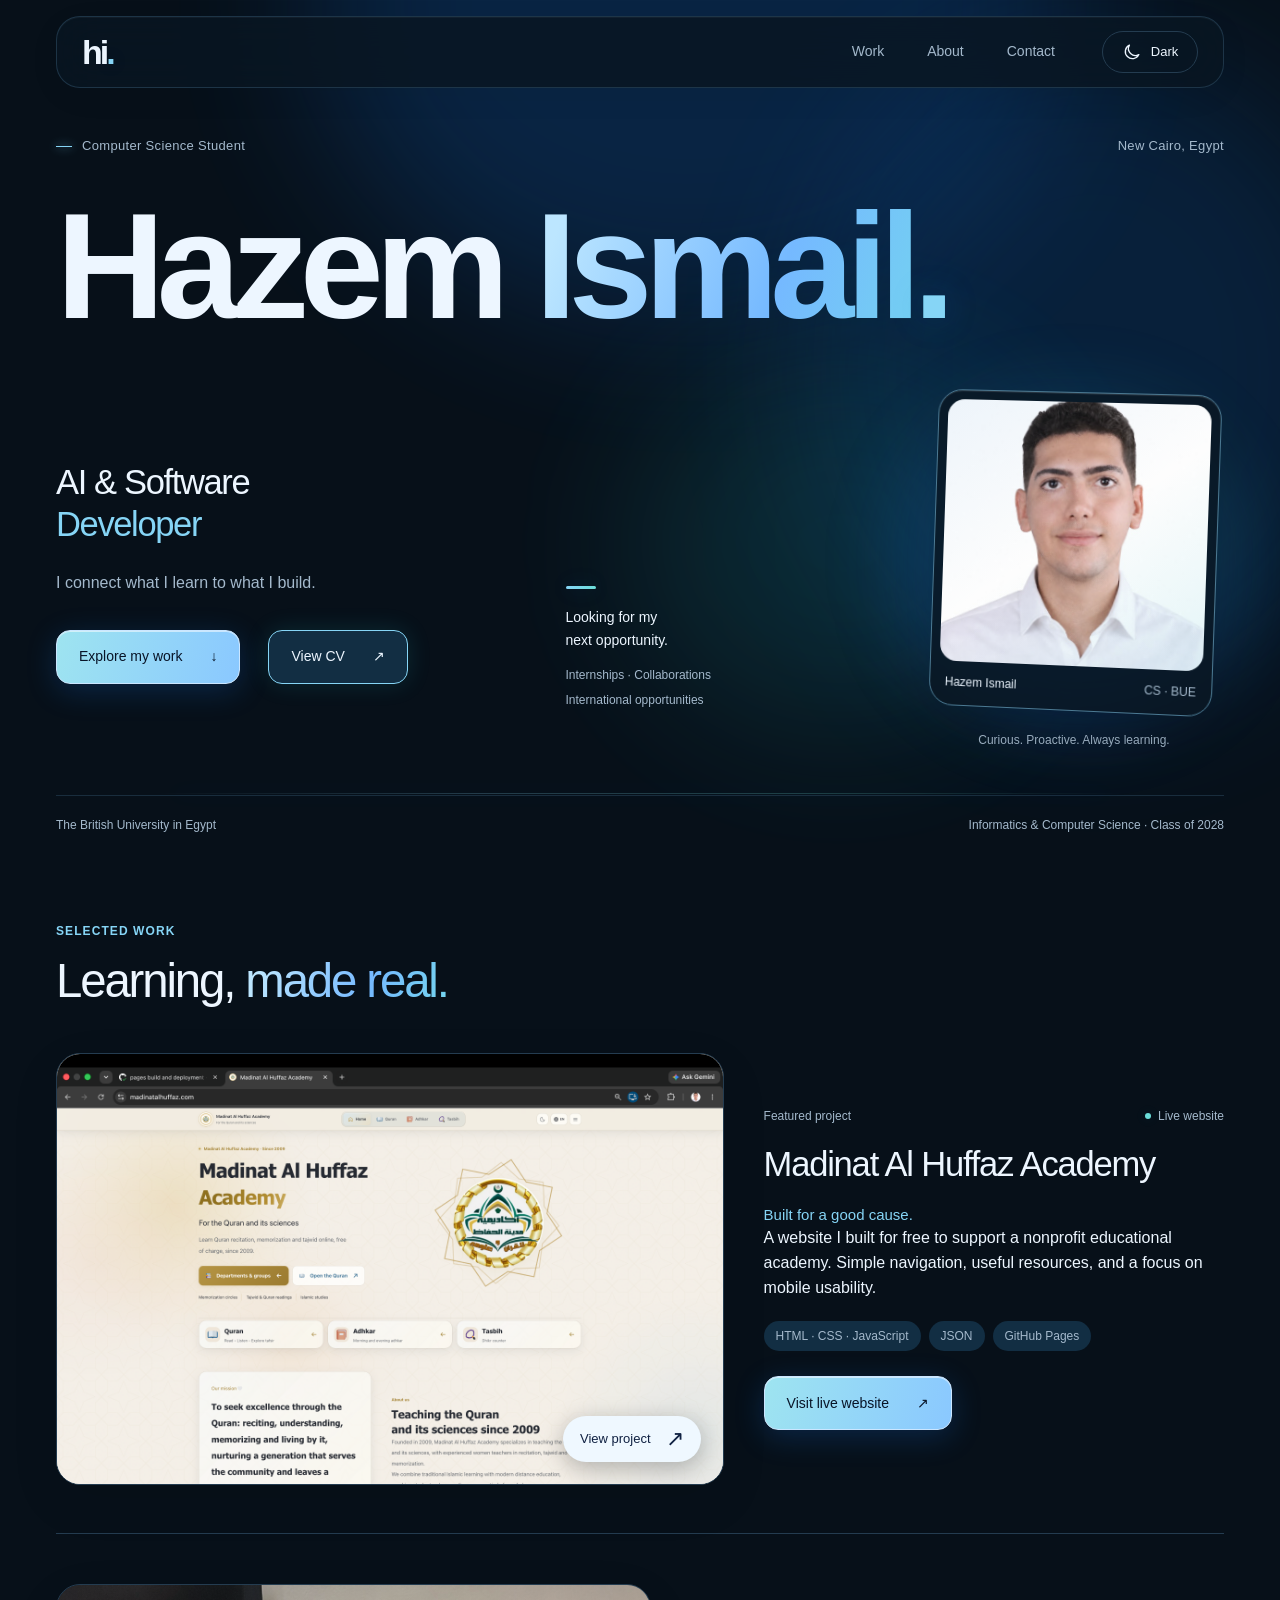
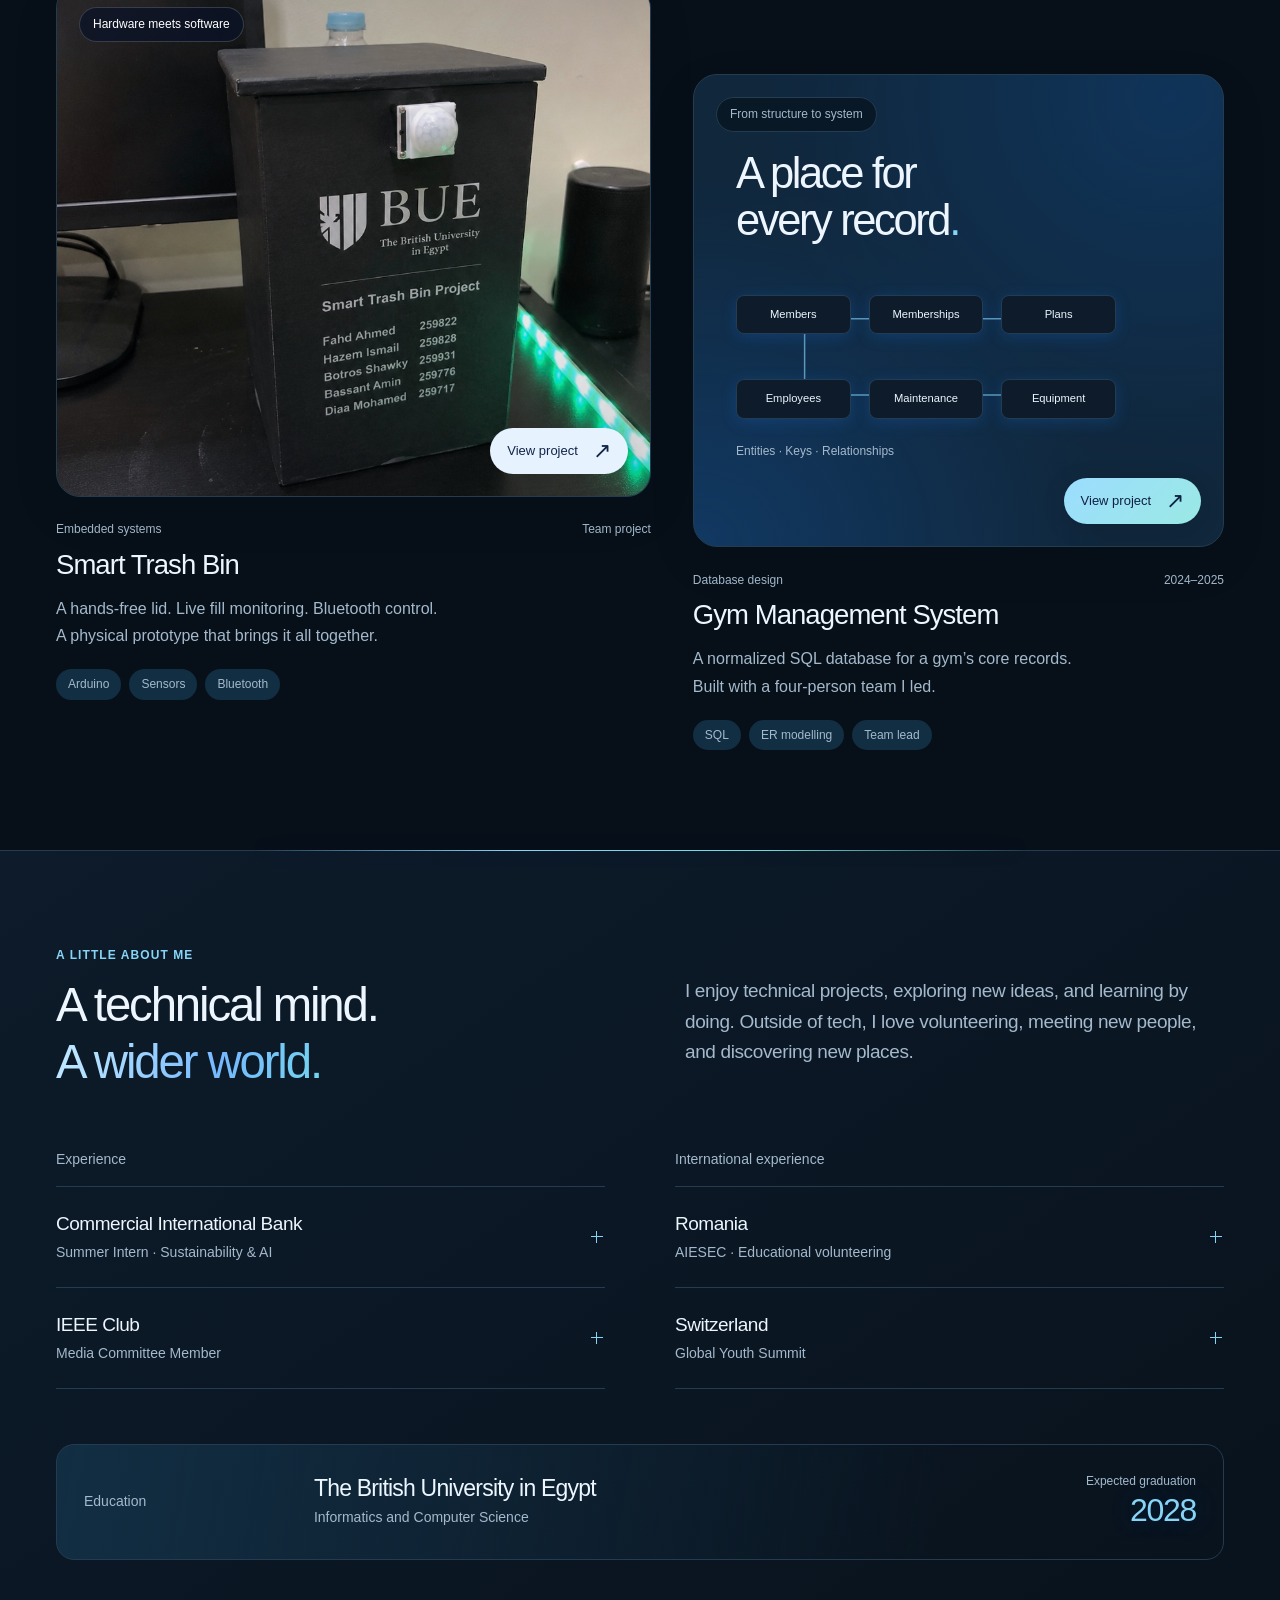
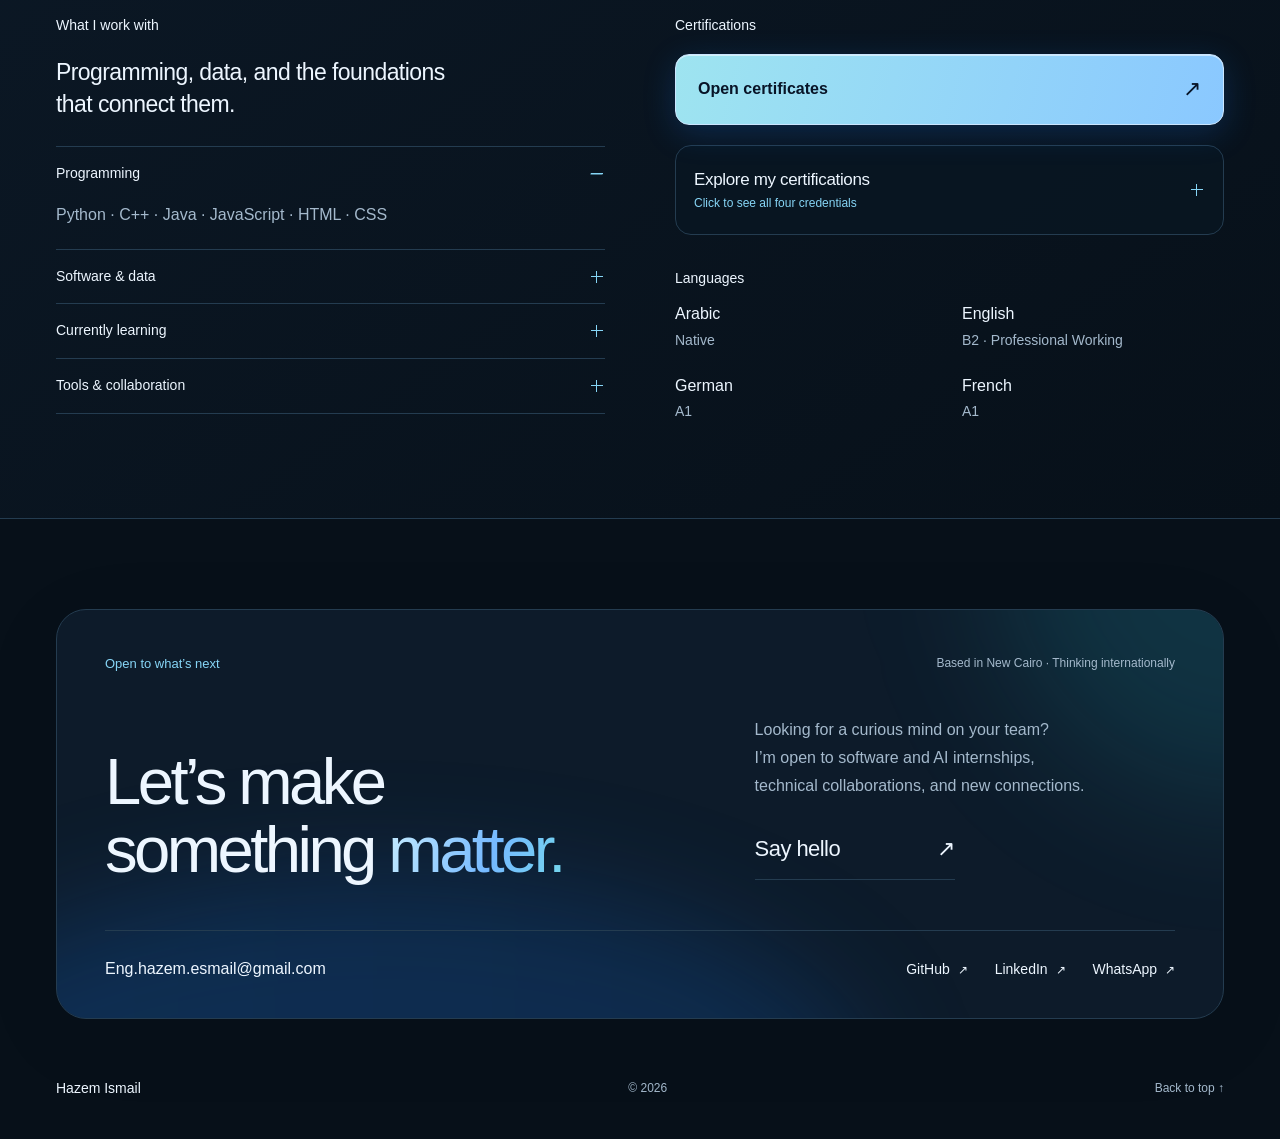
==== commit 14c1202b: "Add files via upload" ====
--- a/index.html
+++ b/index.html
@@ -3,7 +3,7 @@
 <head>
   <meta charset="utf-8">
   <meta name="viewport" content="width=device-width, initial-scale=1">
-  <meta name="description" content="Hazem Ismail — Computer Science student and AI & Software Developer in New Cairo. Explore projects in embedded systems and relational databases, experience, and international volunteering.">
+  <meta name="description" content="Hazem Ismail — Computer Science student and AI & Software Developer in New Cairo. Explore web development for a nonprofit academy, embedded systems, relational databases, and international volunteering.">
   <meta name="theme-color" content="#071019">
   <meta name="color-scheme" content="light dark">
   <meta property="og:type" content="website">
@@ -16,8 +16,8 @@
       document.documentElement.dataset.theme = savedTheme === 'light' ? 'light' : 'dark';
     } catch (error) {}
   </script>
-  <link rel="stylesheet" href="style.css?v=12">
-  <script src="script.js?v=12" defer></script>
+  <link rel="stylesheet" href="style.css?v=14">
+  <script src="script.js?v=14" defer></script>
 </head>
 <body>
   <a class="skip-link" href="#main">Skip to content</a>
@@ -28,14 +28,12 @@
         <a href="#work">Work</a><a href="#about">About</a><a href="#contact">Contact</a>
       </nav>
       <div class="header-actions">
-      <button class="theme-toggle" type="button" aria-label="Switch to light theme" title="Switch to light theme">
-        <span class="theme-icon" aria-hidden="true"><svg class="theme-moon" viewBox="0 0 24 24" width="20" height="20"><path d="M20.2 15.1A8.3 8.3 0 0 1 8.9 3.8a8.5 8.5 0 1 0 11.3 11.3Z"/></svg><svg class="theme-sun" viewBox="0 0 24 24" width="20" height="20"><circle cx="12" cy="12" r="4"/><path d="M12 2v2M12 20v2M2 12h2M20 12h2M5 5l1.4 1.4M17.6 17.6 19 19M19 5l-1.4 1.4M6.4 17.6 5 19"/></svg></span><span class="theme-name" aria-hidden="true">Dark</span>
-      </button>
+      <button class="theme-toggle" type="button" aria-label="Switch to light theme" title="Switch to light theme"><span class="theme-icon" aria-hidden="true"><svg class="theme-moon" viewBox="0 0 24 24"><path d="M20.2 15.1A8.3 8.3 0 0 1 8.9 3.8a8.5 8.5 0 1 0 11.3 11.3Z"/></svg><svg class="theme-sun" viewBox="0 0 24 24"><circle cx="12" cy="12" r="4"/><path d="M12 2v2M12 20v2M2 12h2M20 12h2M5 5l1.4 1.4M17.6 17.6 19 19M19 5l-1.4 1.4M6.4 17.6 5 19"/></svg></span><span class="theme-name" aria-hidden="true">Dark</span></button>
       </div>
     </div>
   </header>
   <main id="main">
-    <div class="ambient-stage" aria-hidden="true"><div class="aurora aurora-blue"></div><div class="aurora aurora-deepblue"></div><div class="aurora aurora-cyan"></div><div class="horizon-light"></div></div>
+    <div class="ambient-stage" aria-hidden="true"><div class="aurora aurora-blue"></div><div class="aurora aurora-violet"></div><div class="aurora aurora-cyan"></div><div class="horizon-light"></div></div>
     <section class="hero wrap" id="home" aria-labelledby="hero-title">
       <div class="hero-topline"><span>Computer Science Student</span><span>New Cairo, Egypt</span></div>
       <h1 id="hero-title"><span class="name-first">Hazem</span> <span class="name-last">Ismail<span class="name-period">.</span></span></h1>
@@ -60,6 +58,21 @@
     <section class="work-section wrap" id="work" aria-labelledby="work-title">
       <header class="section-heading"><div><p class="eyebrow">Selected work</p><h2 id="work-title">Learning, <span class="accent-text">made real.</span></h2></div></header>
       <div class="work-grid">
+        <article class="project project-academy">
+          <a class="project-cover academy-cover" href="#academy-details" data-project="academy-details" data-tilt aria-label="Explore the Madinat Al Huffaz Academy project">
+            <img src="madinat-al-huffaz.png" width="2880" height="1864" alt="Madinat Al Huffaz Academy website, showing its cream and gold homepage, academy logo, and Quran, Adhkar, and Tasbih resources" loading="lazy">
+            <span class="cover-open" aria-hidden="true"><span>View project</span><span>↗</span></span>
+          </a>
+          <div class="academy-intro">
+            <div class="project-meta"><span>Featured project</span><span class="live-status">Live website</span></div>
+            <h3><a href="#academy-details" data-project="academy-details">Madinat Al Huffaz Academy <span aria-hidden="true">↗</span></a></h3>
+            <p class="academy-kicker">Built for a good cause.</p>
+            <p>A website I built for free to support a nonprofit educational academy. Simple navigation, useful resources, and a focus on mobile usability.</p>
+            <div class="project-tags"><span>HTML · CSS · JavaScript</span><span>JSON</span><span>GitHub Pages</span></div>
+            <a class="button button-solid academy-live" href="https://madinatalhuffaz.com/" target="_blank" rel="noopener noreferrer">Visit live website <span aria-hidden="true">↗</span></a>
+          </div>
+        </article>
+
         <article class="project project-bin">
           <a class="project-cover bin-cover" href="#smart-bin-details" data-project="smart-bin-details" data-tilt aria-label="Explore the Smart Trash Bin project">
             <img src="smart-bin-final.jpg" alt="The finished black Smart Trash Bin prototype, with its front sensor and illuminated LED strip" width="922" height="1216" loading="lazy">
@@ -108,7 +121,7 @@
             <h3 class="group-title" id="international-title">International experience</h3>
             <details class="story">
               <summary><span class="story-title">Romania<span>AIESEC · Educational volunteering</span></span><span class="expand-icon" aria-hidden="true"></span></summary>
-              <div class="story-body"><p class="detail-meta">August 2026</p><p>Educational volunteering with children, focused on chess, robotics, technology, intercultural exchange, and teamwork.</p></div>
+              <div class="story-body"><p class="detail-meta">August 2025</p><p>Educational volunteering with children, focused on chess, robotics, technology, intercultural exchange, and teamwork.</p></div>
             </details>
             <details class="story">
               <summary><span class="story-title">Switzerland<span>Global Youth Summit</span></span><span class="expand-icon" aria-hidden="true"></span></summary>
@@ -166,6 +179,28 @@
     <!-- These native disclosures remain usable when JavaScript is unavailable.
          script.js enhances them into accessible project dialogs. -->
     <div class="project-details-fallback wrap">
+      <details id="academy-details" class="case-study">
+        <summary>Read the Madinat Al Huffaz Academy project</summary>
+        <article class="case-article">
+          <header class="case-header"><span>Selected work / Nonprofit website</span><button class="dialog-close" type="button" aria-label="Close Madinat Al Huffaz Academy project" hidden>Close <span aria-hidden="true">×</span></button></header>
+          <div class="case-body">
+            <p class="eyebrow">Web development · Voluntary project</p>
+            <h2 id="academy-title">Madinat Al Huffaz Academy</h2>
+            <p class="case-lead">Using my skills to support free education.</p>
+            <a class="button button-solid academy-live" href="https://madinatalhuffaz.com/" target="_blank" rel="noopener noreferrer">Visit live website <span aria-hidden="true">↗</span></a>
+            <dl class="project-facts"><div><dt>My role</dt><dd>Website development &amp; deployment</dd></div><div><dt>Built with</dt><dd>HTML, CSS, JavaScript &amp; JSON</dd></div><div><dt>Hosting</dt><dd>GitHub Pages · Custom domain</dd></div></dl>
+            <figure class="academy-preview"><img src="madinat-al-huffaz.png" width="2880" height="1864" alt="Screenshot of the academy’s English homepage and educational resources" loading="lazy"><figcaption>The academy’s live website, with clear access to its learning resources.</figcaption></figure>
+            <div class="case-overview"><h3>Why I built it</h3><p>I liked the academy’s work and wanted to support it in a way I could. I built the website free of charge, with the goal of making it simple, useful, and affordable to keep running.</p></div>
+            <div class="feature-list">
+              <section><h3>Useful, organized content</h3><p>I used HTML, CSS, and JavaScript, with JSON to organize the content and resources. The site brings together academy information, learning groups, and Quran, Adhkar, and Tasbih resources.</p></section>
+              <section><h3>Care in the details</h3><p>I focused on mobile usability, straightforward navigation, and performance, making the website easy to use across screen sizes.</p></section>
+              <section><h3>Keeping costs low</h3><p>I set up a custom domain and connected the site to GitHub Pages so the hosting could remain free, with a simple setup to maintain.</p></section>
+            </div>
+            <p class="academy-closing">A practical project, and a meaningful way to contribute.</p>
+          </div>
+        </article>
+      </details>
+
       <details id="smart-bin-details" class="case-study">
         <summary>Read the Smart Trash Bin project</summary>
         <article class="case-article">
--- a/style.css
+++ b/style.css
@@ -15,10 +15,10 @@
   --diagram:#e5f0f8;
   --accent-two:#007982;
   --glow-blue:rgba(42,133,225,.16);
-  --glow-cyan:rgba(25,184,205,.13);
-  --glow-deepblue:rgba(38,101,186,.14);
+  --glow-cyan:rgba(40,184,214,.18);
+  --glow-violet:rgba(38,101,186,.14);
   --glass:rgba(249,252,255,.82);
-  --name-gradient:linear-gradient(110deg,#085bb8 5%,#0a73a8 46%,#087b86 95%);
+  --name-gradient:linear-gradient(110deg,#085bb8 5%,#0a73a8 46%,#087b86 85%);
   --shadow:0 24px 90px #243f7326;
 }
 :root[data-theme="dark"] {
@@ -34,8 +34,8 @@
   --diagram:#10273c;
   --accent-two:#6bddd9;
   --glow-blue:rgba(21,119,235,.22);
-  --glow-cyan:rgba(22,190,203,.13);
-  --glow-deepblue:rgba(15,92,181,.24);
+  --glow-cyan:rgba(44,216,228,.13);
+  --glow-violet:rgba(15,92,181,.24);
   --glass:rgba(9,22,34,.84);
   --name-gradient:linear-gradient(110deg,#bce6ff 5%,#75b9ff 35%,#73dfe8 66%,#c5f3f1 95%);
   --shadow:0 24px 90px #0009;
@@ -2015,7 +2015,7 @@
 .main-nav a { padding:8px 17px; border-radius:12px; color:var(--muted); transition:background .25s,color .25s; }
 .main-nav a::after { display:none; }
 .main-nav a:hover,.main-nav a[aria-current="location"] { background:var(--accent-soft); color:var(--ink); }
-.theme-toggle {
+.theme-toggle,.motion-toggle {
   flex-shrink:0;
   width:40px;
   height:40px;
@@ -2026,11 +2026,15 @@
   background:transparent;
   transition:background .25s,border-color .25s,box-shadow .25s;
 }
-.theme-toggle:hover { border-color:var(--accent); background:var(--accent-soft); box-shadow:0 0 24px var(--glow-blue); }
+.theme-toggle:hover,.motion-toggle:hover { border-color:var(--accent); background:var(--accent-soft); box-shadow:0 0 24px var(--glow-blue); }
+.motion-toggle svg { stroke:currentColor; stroke-width:1.8; fill:none; stroke-linecap:round; stroke-linejoin:round; }
+.motion-toggle .play-icon { display:none; }
+[data-motion="quiet"] .motion-toggle .pause-icon { display:none; }
+[data-motion="quiet"] .motion-toggle .play-icon { display:block; }
 .ambient-stage { position:absolute; z-index:-1; inset:-105px 0 auto; height:1050px; overflow:hidden; pointer-events:none; contain:paint; }
 .aurora { position:absolute; border-radius:50%; filter:blur(75px); opacity:.9; }
 .aurora-blue { width:760px; height:640px; left:24%; top:-300px; background:var(--glow-blue); }
-.aurora-deepblue { width:570px; height:660px; right:-100px; top:60px; background:var(--glow-deepblue); }
+.aurora-violet { width:570px; height:660px; right:-100px; top:60px; background:var(--glow-violet); }
 .aurora-cyan { width:420px; height:380px; right:18%; top:370px; background:var(--glow-cyan); }
 .horizon-light { position:absolute; top:810px; left:12%; width:76%; height:1px; background:linear-gradient(90deg,transparent,var(--accent),var(--accent-two),transparent); opacity:.22; box-shadow:0 0 38px 2px var(--glow-blue); }
 .hero { position:relative; padding-top:58px; }
@@ -2066,7 +2070,7 @@
 .hero-aside p::before { content:""; display:block; width:30px; height:3px; margin-bottom:17px; border-radius:3px; background:linear-gradient(90deg,var(--accent),var(--accent-two)); box-shadow:0 0 20px var(--glow-blue); }
 .hero-aside>span { line-height:1.8; }
 .portrait { max-width:340px; position:relative; padding:8px; isolation:isolate; }
-.portrait::before { content:""; position:absolute; z-index:-1; inset:2% -9% 8%; border-radius:48%; background:conic-gradient(from 50deg,var(--glow-cyan),var(--glow-blue),var(--glow-deepblue),var(--glow-cyan)); filter:blur(34px); opacity:1; }
+.portrait::before { content:""; position:absolute; z-index:-1; inset:2% -9% 8%; border-radius:48%; background:conic-gradient(from 50deg,var(--glow-cyan),var(--glow-blue),var(--glow-violet),var(--glow-cyan)); filter:blur(34px); opacity:1; }
 .portrait-frame { border:1px solid color-mix(in srgb,var(--accent) 40%,var(--line)); background:var(--glass); border-radius:24px; padding:9px; box-shadow:0 22px 60px #0003,inset 0 1px 1px #ffffff25; transform:perspective(1100px) rotateY(-6deg) rotateZ(2deg); position:relative; transition:transform .6s cubic-bezier(.2,.65,.2,1); }
 .portrait-image { overflow:hidden; border-radius:17px; position:relative; }
 .portrait-image::after { content:""; position:absolute; inset:0; pointer-events:none; background:linear-gradient(145deg,#559edf18,transparent 50%,#44c2d424); }
@@ -2089,7 +2093,7 @@
 .bin-cover::before { content:""; position:absolute; inset:0; z-index:1; background:linear-gradient(180deg,#07101940,transparent 35%,#07101930); pointer-events:none; }
 .cover-label { border:1px solid #ffffff2b; border-radius:30px; padding:7px 13px; background:#0b1228b8; backdrop-filter:blur(10px); -webkit-backdrop-filter:blur(10px); font-size:.75rem; }
 .cover-open { z-index:3; background:#e7f2ff; color:#122548; box-shadow:0 4px 25px #0002; }
-.gym-cover { background:radial-gradient(ellipse at 90% 5%,var(--glow-deepblue),transparent 60%),radial-gradient(ellipse at 0% 100%,var(--glow-blue),transparent 55%),var(--diagram); }
+.gym-cover { background:radial-gradient(ellipse at 90% 5%,var(--glow-violet),transparent 60%),radial-gradient(ellipse at 0% 100%,var(--glow-blue),transparent 55%),var(--diagram); }
 .gym-cover .cover-label { padding:7px 13px; border-color:var(--line); color:var(--muted); background:var(--glass); }
 .gym-cover .cover-open { background:linear-gradient(135deg,#9cddff,#9ae9e4); color:#102142; }
 .database-art { padding:75px 42px 38px; }
@@ -2119,7 +2123,7 @@
 .languages dl { gap:22px 25px; }
 .contact-section,[data-theme="dark"] .contact-section { background:transparent; color:var(--ink); padding-block:90px 28px; }
 .contact-section>.wrap { position:relative; isolation:isolate; padding:44px 48px 30px; border:1px solid var(--line); border-radius:30px; background:var(--surface); overflow:hidden; box-shadow:0 18px 90px #0000000f; }
-.contact-section>.wrap::before { content:""; position:absolute; z-index:-1; width:85%; height:110%; left:-15%; bottom:-75%; border-radius:50%; background:linear-gradient(90deg,var(--glow-blue),var(--glow-deepblue)); filter:blur(55px); }
+.contact-section>.wrap::before { content:""; position:absolute; z-index:-1; width:85%; height:110%; left:-15%; bottom:-75%; border-radius:50%; background:linear-gradient(90deg,var(--glow-blue),var(--glow-violet)); filter:blur(55px); }
 .contact-section>.wrap::after { content:""; position:absolute; z-index:-1; width:500px; height:500px; border-radius:50%; background:var(--glow-cyan); right:-270px; top:-310px; filter:blur(70px); }
 .contact-topline { color:var(--accent); font-size:.8125rem; }
 .contact-topline>span,.contact-intro p { color:var(--muted); }
@@ -2138,7 +2142,7 @@
 .system-root,.system-entities>span { border-radius:10px; }
 .system-entities>span { box-shadow:0 5px 24px var(--glow-blue); }
 [data-motion="full"] .aurora-blue { animation:aurora-drift 16s ease-in-out infinite alternate; }
-[data-motion="full"] .aurora-deepblue { animation:aurora-drift 20s ease-in-out -5s infinite alternate-reverse; }
+[data-motion="full"] .aurora-violet { animation:aurora-drift 20s ease-in-out -5s infinite alternate-reverse; }
 [data-motion="full"] .aurora-cyan { animation:aurora-drift 18s ease-in-out -8s infinite alternate; }
 [data-motion="full"] .name-last { animation:name-light 12s ease-in-out infinite alternate; }
 [data-motion="quiet"] *,[data-motion="quiet"] *::before,[data-motion="quiet"] *::after { animation:none!important; }
@@ -2166,7 +2170,7 @@
   .main-nav { margin:0; gap:0 1px; }
   .main-nav a { padding:8px 10px; font-size:.8125rem; border-radius:9px; }
   .header-actions { gap:5px; }
-  .theme-toggle { width:34px; height:36px; border-radius:10px; }
+  .theme-toggle,.motion-toggle { width:34px; height:36px; border-radius:10px; }
   .hero { padding-top:38px; }
   .hero-topline { font-size:.75rem; }
   .hero-topline>span:first-child { gap:7px; }
@@ -2187,7 +2191,7 @@
   .ambient-stage { height:900px; }
   .aurora { filter:blur(50px); }
   .aurora-blue { width:400px; height:400px; left:-100px; top:-160px; }
-  .aurora-deepblue { width:300px; height:400px; right:-140px; top:170px; }
+  .aurora-violet { width:300px; height:400px; right:-140px; top:170px; }
   .aurora-cyan { width:220px; height:250px; right:0; top:410px; }
   .horizon-light { top:700px; }
   .work-section { padding-block:78px 65px; }
@@ -2230,7 +2234,7 @@
   .main-nav a { padding-inline:5px; font-size:.75rem; }
   .header-inner.wrap { padding-inline:10px; gap:6px; }
   .header-actions { gap:4px; }
-  .theme-toggle { width:30px; }
+  .theme-toggle,.motion-toggle { width:30px; }
   .hero-bottom { grid-template-columns:minmax(0,1fr) 90px; gap:15px; }
   .role { font-size:1.375rem; }
   .portrait-label { display:none; }
@@ -2242,111 +2246,16 @@
 @media(prefers-reduced-motion:reduce) {
   *,*::before,*::after { animation:none!important; transition:none!important; }
   [data-tilt] { transform:none!important; }
+  .motion-toggle { display:none!important; }
 }
 @media print {
+  .ambient-stage,.motion-toggle { display:none!important; }
   .name-last,.accent-text { background:none; -webkit-text-fill-color:currentColor; color:inherit; }
   .portrait-frame { transform:none; box-shadow:none; }
   .portrait::before,.contact-section>.wrap::before,.contact-section>.wrap::after { display:none; }
   .contact-section>.wrap { padding:20px 0; border:0; box-shadow:none; background:none; }
 }
 
-
-/* Cool blue refinement: a tighter opening and clearer project entry points. */
-.hero { padding-top:48px; }
-h1 { font-size:clamp(4.5rem,11.8vw,10rem); margin:24px 0 32px; }
-.portrait { max-width:300px; }
-.hero-foot { margin-top:37px; }
-.work-section { padding-top:88px; }
-.cover-open { display:flex; align-items:center; gap:15px; width:auto; padding-inline:17px; border-radius:30px; font-size:.8125rem; font-weight:500; }
-.cover-open>span:last-child { font-size:1.375rem; }
-.project-cover:hover .cover-open { transform:translateY(-3px); }
-.theme-toggle { display:flex; align-items:center; justify-content:center; width:96px; gap:9px; border-radius:30px; min-height:42px; }
-.theme-name { font-size:.8125rem; font-weight:500; }
-.theme-icon { width:20px; height:20px; position:relative; flex:0 0 20px; }
-.theme-toggle .theme-icon svg { position:absolute; inset:0; width:20px; height:20px; stroke:currentColor; stroke-width:1.6; stroke-linecap:round; stroke-linejoin:round; fill:none; transition:transform .6s cubic-bezier(.22,1,.36,1),opacity .35s; }
-.theme-toggle .theme-icon svg path { stroke:currentColor; fill:none; }
-.theme-toggle .theme-moon { opacity:1; transform:rotate(0) scale(1); }
-.theme-toggle .theme-sun { opacity:0; transform:rotate(-100deg) scale(.4); }
-[data-theme="light"] .theme-toggle .theme-moon { opacity:0; transform:rotate(100deg) scale(.4); }
-[data-theme="light"] .theme-toggle .theme-sun { opacity:1; transform:rotate(0) scale(1); }
-::view-transition-old(root),::view-transition-new(root) { animation:none; mix-blend-mode:normal; }
-::view-transition-old(root) { z-index:1; }
-::view-transition-new(root) { z-index:2; }
-::view-transition-group(root) { animation:none; }
-@media(max-width:1100px) {
-  .portrait { max-width:280px; }
-}
-@media(max-width:760px) {
-  .hero { padding-top:35px; }
-  h1 { font-size:12vw; margin:24px 0 32px; }
-  .theme-toggle { width:40px; height:40px; min-height:40px; border-radius:12px; }
-  .theme-name { display:none; }
-  .main-nav { gap:0 6px; }
-  .main-nav a { font-size:.875rem; padding-inline:10px; }
-  .work-section { padding-top:66px; }
-  .cover-open { height:44px; padding-inline:14px; gap:12px; }
-}
-@media(max-width:360px) {
-  .main-nav { gap:0; }
-  .main-nav a { font-size:.8125rem; padding-inline:7px; }
-}
-@media(prefers-reduced-motion:reduce) {
-  .theme-toggle .theme-icon svg { transition:none; }
-}
-@media print {
-  .ambient-stage { display:none!important; }
-}
-
-.theme-wave { position:fixed; z-index:1000; pointer-events:none; border-radius:50%; background:radial-gradient(circle,transparent 48%,#81dcec18 68%,#a8e4ff55 84%,transparent 100%); }
-.theme-dissolving body,.theme-dissolving .header-inner,.theme-dissolving .contact-section>.wrap,.theme-dissolving .project-cover,.theme-dissolving .education-strip,.theme-dissolving .portrait-frame { transition:background-color .65s,color .65s,border-color .65s; }
-
-/* Clear document actions and a detailed, readable relational model. */
-.cv-link { background:var(--accent-soft); border:1px solid var(--accent); color:var(--ink); box-shadow:0 0 24px var(--glow-cyan); padding-inline:22px; }
-.cv-link:hover { background:var(--surface); box-shadow:0 0 35px var(--glow-blue); transform:translateY(-2px); }
-.mini-heading { flex-wrap:wrap; gap:18px; align-items:center; }
-.certificate-link { background:var(--accent-soft); border:1px solid var(--accent); color:var(--ink); padding:12px 18px; gap:18px; min-height:48px; font-size:.875rem; text-decoration:none; box-shadow:0 0 24px var(--glow-cyan); }
-.certificate-link:hover { background:var(--surface); transform:translateY(-2px); }
-.certificate-list { border:1px solid var(--line); border-radius:16px; padding-inline:18px; margin-top:20px; }
-.certificate-list summary>span>span { color:var(--accent); }
-.mini-schema { position:relative; display:grid; grid-template-columns:repeat(3,minmax(0,1fr)); gap:45px 18px; margin-top:22px; max-width:380px; }
-.mini-schema svg { position:absolute; inset:0; width:100%; height:100%; overflow:visible; }
-.mini-schema path { fill:none; stroke:var(--accent); stroke-width:1.4; opacity:.65; }
-.mini-schema>span { position:relative; background:var(--surface); border:1px solid var(--line); padding:10px 5px; border-radius:8px; font-size:.7rem; text-align:center; color:var(--ink); box-shadow:0 3px 15px var(--glow-blue); }
-.schema-figure { margin:35px 0; padding:24px; border:1px solid var(--line); border-radius:18px; background:var(--accent-soft); }
-.schema-heading { display:flex; justify-content:space-between; flex-wrap:wrap; gap:12px; }
-.schema-heading>strong { font-size:1rem; }
-.schema-heading>span { font-size:.75rem; color:var(--muted); }
-.schema-heading b { color:var(--accent); margin-left:10px; }
-.schema-scroll { overflow-x:auto; margin-block:18px; border-radius:12px; }
-.schema-canvas { position:relative; min-width:680px; aspect-ratio:900/560; display:grid; grid-template-columns:repeat(3,minmax(0,1fr)); grid-template-rows:1fr 1fr; gap:20% 8%; padding:2% 1%; }
-.schema-connections { position:absolute; inset:0; width:100%; height:100%; }
-.schema-connections path { fill:none; stroke:var(--accent); stroke-width:1.8; }
-.schema-connections text { fill:var(--accent); font:13px ui-monospace,monospace; }
-.schema-table { position:relative; align-self:center; min-width:0; background:var(--surface); border:1px solid var(--line); border-radius:12px; overflow:hidden; box-shadow:0 6px 24px var(--glow-blue); }
-.schema-table h4 { margin:0; padding:12px 13px; font-size:.875rem; color:var(--accent); border-bottom:1px solid var(--line); background:var(--glass); }
-.schema-table ul { padding:9px 11px; margin:0; list-style:none; }
-.schema-table li { display:flex; align-items:center; gap:6px; min-height:26px; }
-.schema-table code { font-size:.625rem; white-space:nowrap; }
-.key-tag { color:var(--accent); font:600 .5625rem ui-monospace,monospace; min-width:16px; }
-.schema-figure figcaption,.schema-description { font-size:.8125rem; line-height:1.7; color:var(--muted); margin:12px 0 0; }
-.schema-scroll-hint { display:none; font-size:.75rem; color:var(--accent); margin:16px 0 0; }
-@media(max-width:760px) {
-  .schema-figure { padding:16px; }
-  .schema-scroll-hint { display:block; }
-  .mini-schema { gap:36px 9px; }
-  .mini-schema>span { font-size:.625rem; padding:9px 3px; }
-  .db-heading { font-size:1.875rem; }
-  .db-caption { margin-top:15px; }
-}
-@media(prefers-reduced-motion:no-preference) {
-  .project-dialog[open] { animation:project-arrive .4s cubic-bezier(.16,1,.3,1); }
-  .project-dialog[open]::backdrop { animation:backdrop-arrive .35s ease-out; }
-  @keyframes project-arrive { from { opacity:0; transform:translateY(26px) scale(.97); } to { opacity:1; transform:translateY(0) scale(1); } }
-  @keyframes backdrop-arrive { from { opacity:0; } to { opacity:1; } }
-}
-.schema-scroll-hint { display:block; }
-.gym-cover { aspect-ratio:auto; }
-.gym-cover .database-art { min-height:0; padding-bottom:86px; }
 
 /* Only the disclosure body is clipped; the hover and focus treatment stays still. */
 .disclosure-content { display:flow-root; }
@@ -2355,3 +2264,39 @@
 [data-theme="light"] .certificate-link { color:#fff; background:linear-gradient(110deg,#0966b6,#087c92); border-color:#388aa9; }
 [data-theme="light"] .certificate-link:hover { background:linear-gradient(110deg,#07579e,#076b80); }
 .certificate-link>span { font-size:1.4rem; }
+/* Accepted blue appearance, document actions, and interaction refinements. */
+.hero { padding-top:48px; } h1 { font-size:clamp(4.5rem,11.8vw,10rem); margin:24px 0 32px; } .portrait { max-width:300px; } .hero-foot { margin-top:37px; } .work-section { padding-top:88px; }
+.cover-open { display:flex; align-items:center; gap:15px; width:auto; padding-inline:17px; border-radius:30px; font-size:.8125rem; font-weight:500; } .cover-open>span:last-child { font-size:1.375rem; } .project-cover:hover .cover-open { transform:translateY(-3px); }
+.theme-toggle { display:flex; align-items:center; justify-content:center; width:96px; gap:9px; border-radius:30px; min-height:42px; } .theme-name { font-size:.8125rem; font-weight:500; } .theme-icon { width:20px; height:20px; position:relative; flex:0 0 20px; } .theme-toggle .theme-icon svg { position:absolute; inset:0; width:20px; height:20px; stroke:currentColor; stroke-width:1.6; stroke-linecap:round; stroke-linejoin:round; fill:none; transition:transform .6s cubic-bezier(.22,1,.36,1),opacity .35s; } .theme-toggle .theme-icon svg path { stroke:currentColor; fill:none; } .theme-toggle .theme-moon { opacity:1; transform:rotate(0) scale(1); } .theme-toggle .theme-sun { opacity:0; transform:rotate(-100deg) scale(.4); } [data-theme="light"] .theme-toggle .theme-moon { opacity:0; transform:rotate(100deg) scale(.4); } [data-theme="light"] .theme-toggle .theme-sun { opacity:1; transform:rotate(0) scale(1); }
+::view-transition-old(root),::view-transition-new(root) { animation:none; mix-blend-mode:normal; } ::view-transition-old(root) { z-index:1; } ::view-transition-new(root) { z-index:2; } ::view-transition-group(root) { animation:none; }
+.cv-link { background:var(--accent-soft); border:1px solid var(--accent); color:var(--ink); box-shadow:0 0 24px var(--glow-cyan); padding-inline:22px; } .cv-link:hover { background:var(--surface); box-shadow:0 0 35px var(--glow-blue); transform:translateY(-2px); }
+.mini-heading { flex-wrap:wrap; gap:18px; align-items:center; } .certificate-link { display:flex; border-radius:14px; gap:18px; text-decoration:none; } .certificate-list { border:1px solid var(--line); border-radius:16px; padding-inline:18px; margin-top:20px; } .certificate-list summary>span>span { color:var(--accent); }
+.mini-schema { position:relative; display:grid; grid-template-columns:repeat(3,minmax(0,1fr)); gap:45px 18px; margin-top:22px; max-width:380px; } .mini-schema svg { position:absolute; inset:0; width:100%; height:100%; overflow:visible; } .mini-schema path { fill:none; stroke:var(--accent); stroke-width:1.4; opacity:.65; } .mini-schema>span { position:relative; background:var(--surface); border:1px solid var(--line); padding:10px 5px; border-radius:8px; font-size:.7rem; text-align:center; color:var(--ink); box-shadow:0 3px 15px var(--glow-blue); }
+.schema-figure { margin:35px 0; padding:24px; border:1px solid var(--line); border-radius:18px; background:var(--accent-soft); } .schema-heading { display:flex; justify-content:space-between; flex-wrap:wrap; gap:12px; } .schema-heading>strong { font-size:1rem; } .schema-heading>span { font-size:.75rem; color:var(--muted); } .schema-heading b { color:var(--accent); margin-left:10px; } .schema-scroll { overflow-x:auto; margin-block:18px; border-radius:12px; } .schema-canvas { position:relative; min-width:680px; aspect-ratio:900/560; display:grid; grid-template-columns:repeat(3,minmax(0,1fr)); grid-template-rows:1fr 1fr; gap:20% 8%; padding:2% 1%; } .schema-connections { position:absolute; inset:0; width:100%; height:100%; } .schema-connections path { fill:none; stroke:var(--accent); stroke-width:1.8; } .schema-connections text { fill:var(--accent); font:13px ui-monospace,monospace; } .schema-table { position:relative; align-self:center; min-width:0; background:var(--surface); border:1px solid var(--line); border-radius:12px; overflow:hidden; box-shadow:0 6px 24px var(--glow-blue); } .schema-table h4 { margin:0; padding:12px 13px; font-size:.875rem; color:var(--accent); border-bottom:1px solid var(--line); background:var(--glass); } .schema-table ul { padding:9px 11px; margin:0; list-style:none; } .schema-table li { display:flex; align-items:center; gap:6px; min-height:26px; } .schema-table code { font-size:.625rem; white-space:nowrap; } .key-tag { color:var(--accent); font:600 .5625rem ui-monospace,monospace; min-width:16px; } .schema-figure figcaption,.schema-description { font-size:.8125rem; line-height:1.7; color:var(--muted); margin:12px 0 0; } .schema-scroll-hint { font-size:.75rem; color:var(--accent); margin:16px 0 0; }
+.gym-cover { aspect-ratio:auto; } .gym-cover .database-art { min-height:0; padding-bottom:86px; }
+@media(max-width:1100px) { .portrait { max-width:280px; } }
+@media(max-width:760px) { .hero { padding-top:35px; } h1 { font-size:12vw; margin:24px 0 32px; } .theme-toggle { width:40px; height:40px; min-height:40px; border-radius:12px; } .theme-name { display:none; } .main-nav { gap:0 6px; } .main-nav a { font-size:.875rem; padding-inline:10px; } .work-section { padding-top:66px; } .cover-open { height:44px; padding-inline:14px; gap:12px; } .schema-figure { padding:16px; } .mini-schema { gap:36px 9px; } .mini-schema>span { font-size:.625rem; padding:9px 3px; } .db-heading { font-size:1.875rem; } .db-caption { margin-top:15px; } }
+@media(max-width:360px) { .main-nav { gap:0; } .main-nav a { font-size:.8125rem; padding-inline:7px; } }
+@media(prefers-reduced-motion:no-preference) { .project-dialog[open] { animation:project-arrive .4s cubic-bezier(.16,1,.3,1); } .project-dialog[open]::backdrop { animation:backdrop-arrive .35s ease-out; } @keyframes project-arrive { from { opacity:0; transform:translateY(26px) scale(.97); } to { opacity:1; transform:translateY(0) scale(1); } } @keyframes backdrop-arrive { from { opacity:0; } to { opacity:1; } } }
+@media(prefers-reduced-motion:reduce) { .theme-toggle .theme-icon svg { transition:none; } }
+/* Featured nonprofit project, using the supplied screenshot without remote assets. */
+.project-academy { grid-column:1/-1; display:grid; grid-template-columns:minmax(0,1.45fr) minmax(0,1fr); gap:40px; align-items:center; padding-bottom:48px; margin-bottom:8px; border-bottom:1px solid var(--line); }
+.academy-cover { aspect-ratio:2880/1864; background:#eee9df; }
+.academy-cover img { display:block; width:100%; height:auto; }
+.academy-cover .cover-open { background:#eff8ff; color:#102142; box-shadow:0 6px 25px #0004; }
+.academy-intro { min-width:0; }
+.academy-intro .project-meta { margin-top:0; gap:18px; }
+.academy-intro h3 { font-size:clamp(1.75rem,2.7vw,2.5rem); line-height:1.15; margin-top:20px; }
+.academy-intro .academy-kicker { color:var(--accent); margin-top:18px; font-size:.9375rem; }
+.academy-intro>p { font-size:1rem; }
+.live-status { display:inline-flex; align-items:center; gap:7px; white-space:nowrap; }
+.live-status::before { content:""; width:6px; height:6px; border-radius:50%; background:var(--accent-two); box-shadow:0 0 12px var(--glow-cyan); }
+.academy-live { margin-top:25px; text-decoration:none; }
+.academy-preview { margin:30px 0; }
+.academy-preview img { display:block; width:100%; height:auto; border:1px solid var(--line); border-radius:15px; }
+.academy-preview figcaption { margin-top:12px; color:var(--muted); font-size:.8125rem; }
+.academy-closing { color:var(--accent); margin-top:28px; }
+@media(max-width:1000px) { .project-academy { grid-template-columns:minmax(0,1fr); gap:25px; } .academy-intro h3 { font-size:2rem; } }
+@media(max-width:760px) { .project-academy { gap:22px; padding-bottom:35px; margin-bottom:0; } .academy-intro h3 { font-size:1.75rem; } .academy-live { margin-top:20px; } }
+
+.case-body>.academy-live { margin-bottom:28px; }
